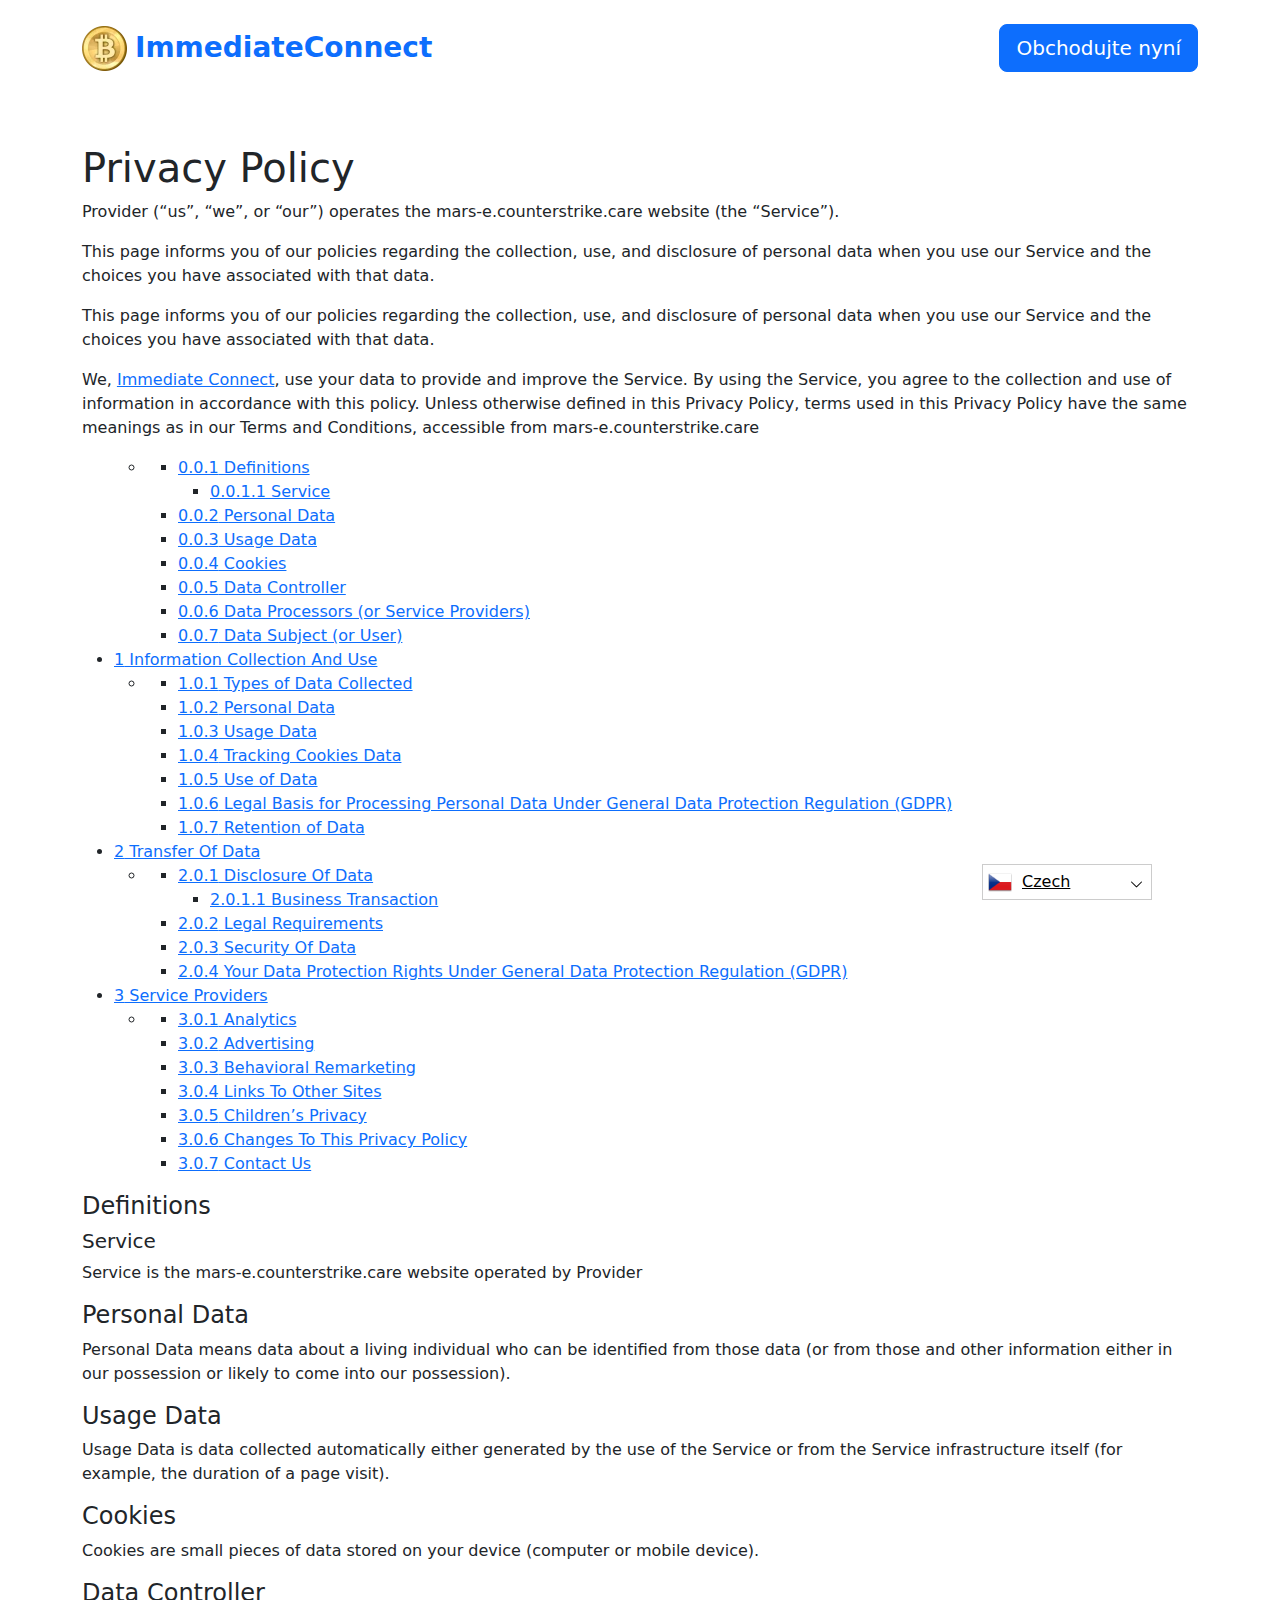
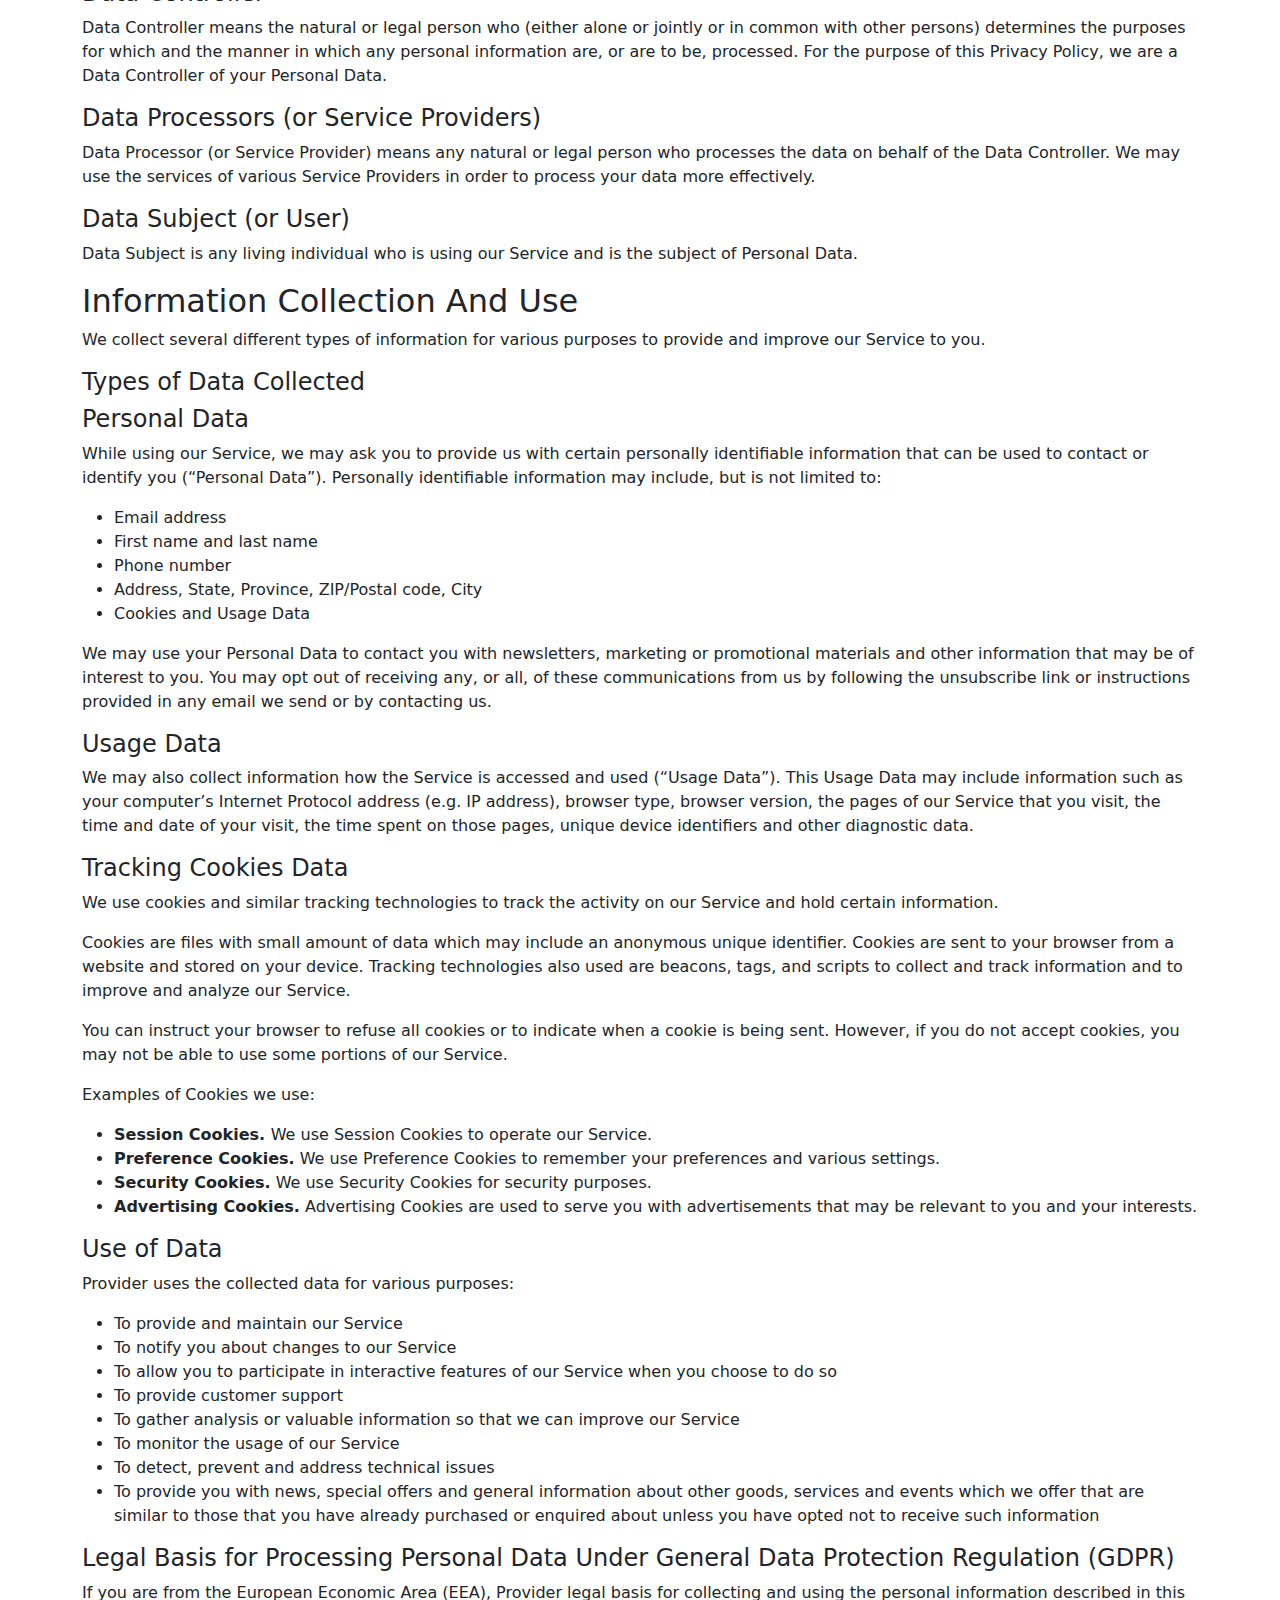
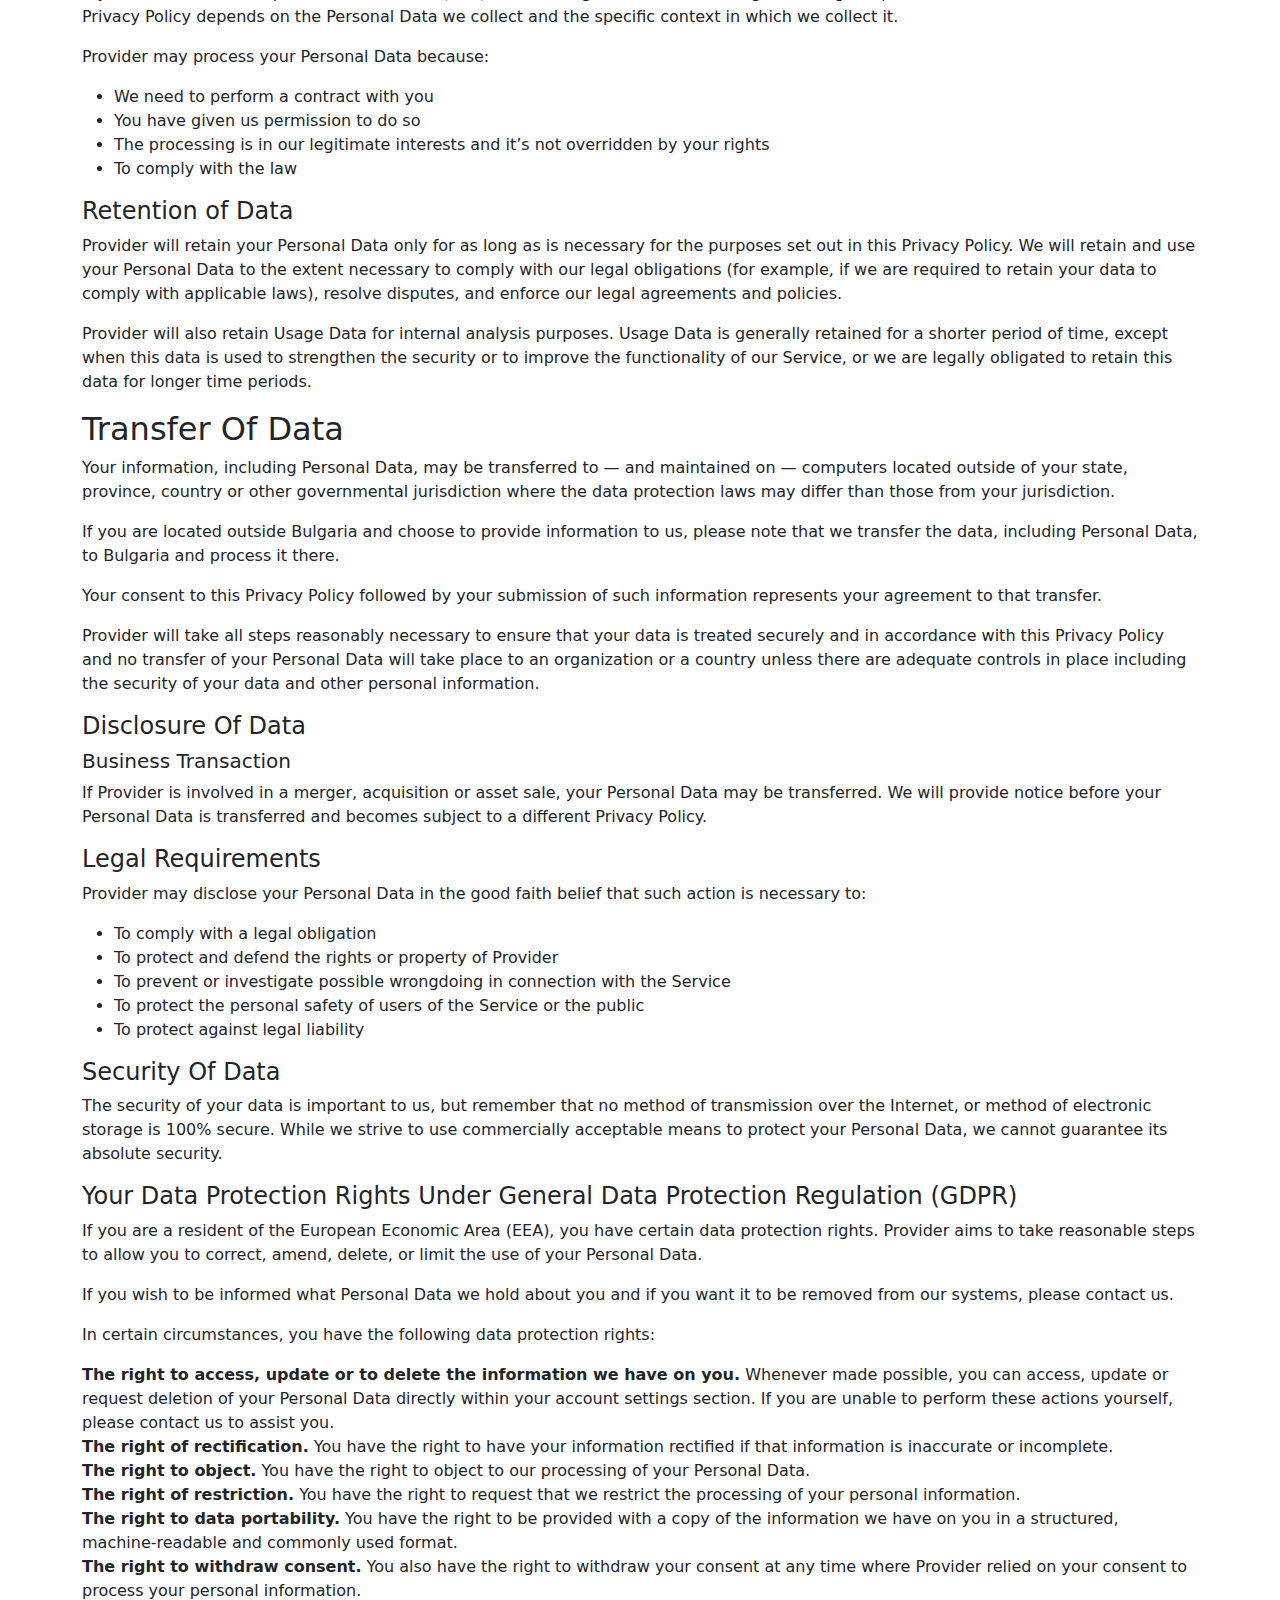
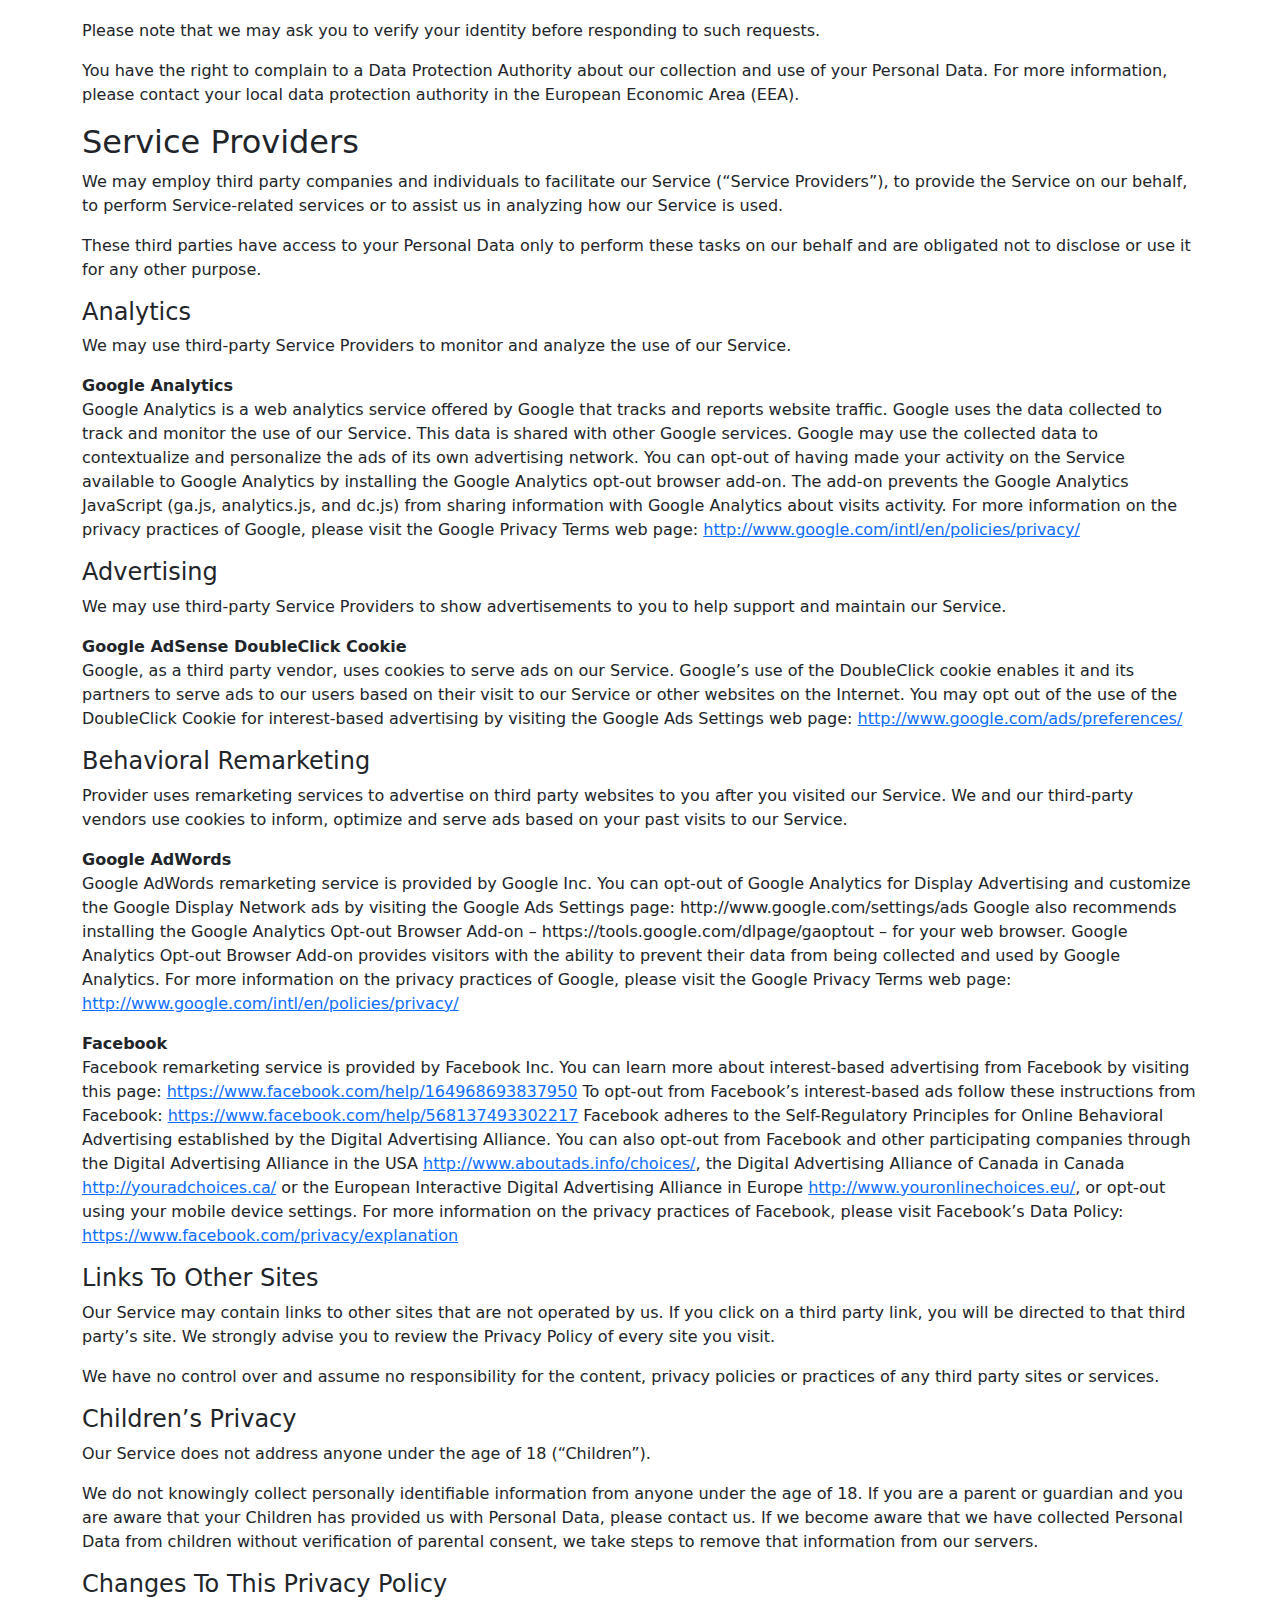
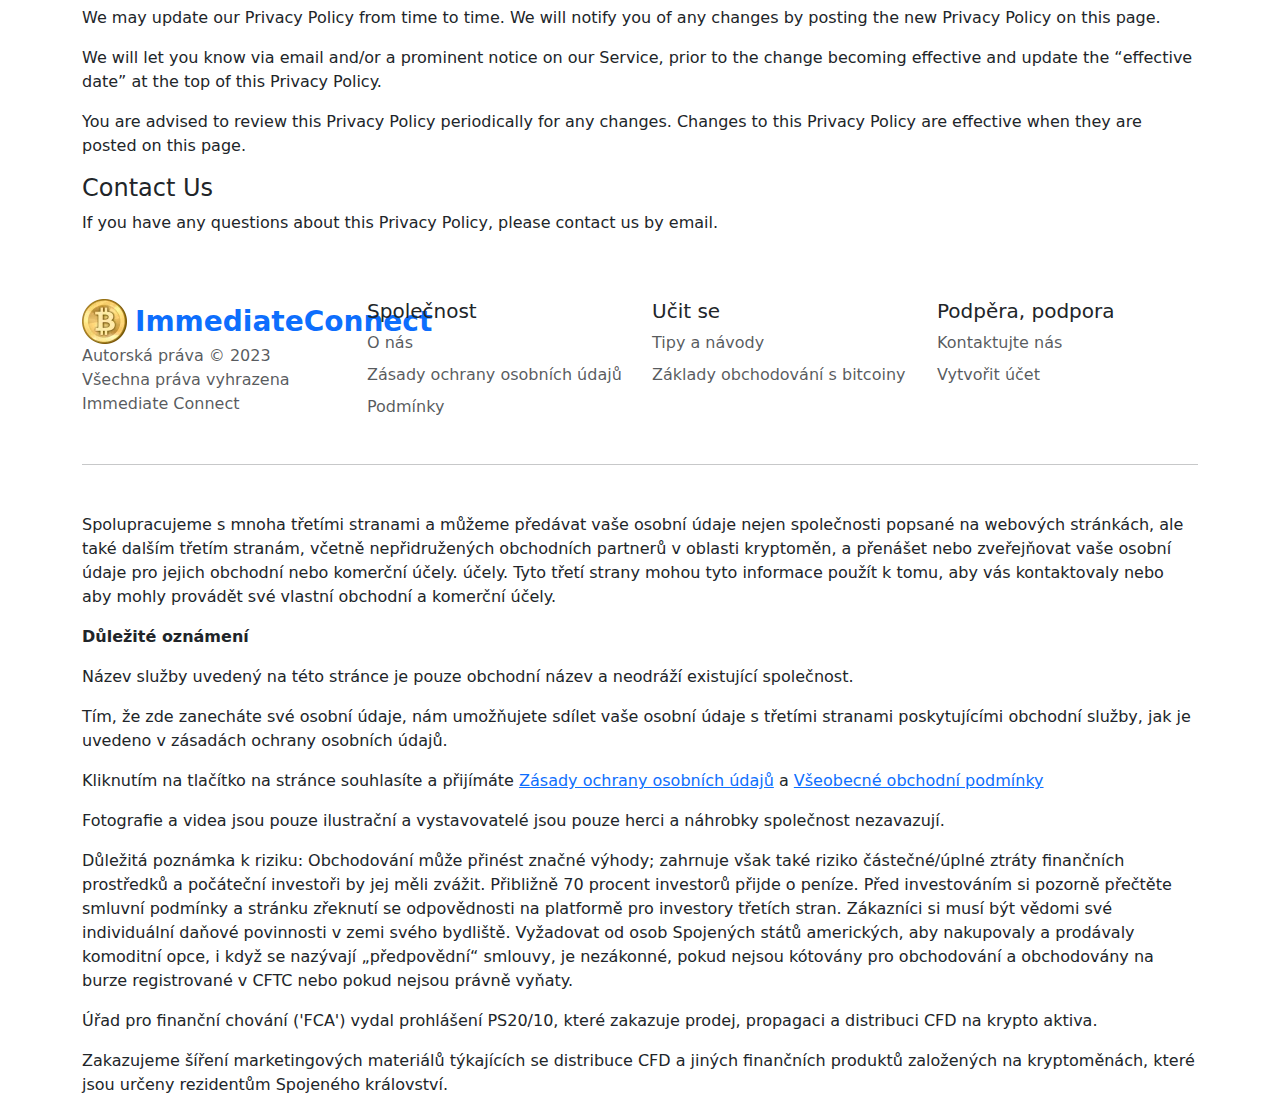
==== privacy-policy.html @ c68ae2fe "Initial commit" ====
<!DOCTYPE html>
<html lang="cs" dir="ltr">
<head>
    <meta charset="utf-8">
    <!-- Meta Pixel Code -->
    <script>
        !function(f,b,e,v,n,t,s)
        {if(f.fbq)return;n=f.fbq=function(){n.callMethod?
            n.callMethod.apply(n,arguments):n.queue.push(arguments)};
            if(!f._fbq)f._fbq=n;n.push=n;n.loaded=!0;n.version='2.0';
            n.queue=[];t=b.createElement(e);t.async=!0;
            t.src=v;s=b.getElementsByTagName(e)[0];
            s.parentNode.insertBefore(t,s)}(window, document,'script',
            'https://connect.facebook.net/en_US/fbevents.js');
        fbq('init', '303304779202097');
        fbq('track', 'PageView');
    </script>
    <noscript>
        <img height="1" width="1" style="display:none"
             src="https://www.facebook.com/tr?id=303304779202097&ev=PageView&noscript=1"
        />
    </noscript>
    <!-- End Meta Pixel Code -->
    <meta http-equiv="x-ua-compatible" content="ie=edge"/>
    <meta
            name="viewport"
            content="width=device-width, initial-scale=1, shrink-to-fit=no"
    />

    <link rel="icon" type="image/x-icon"
          href="https://immediate-connect.org/media/179/conversions/32_32_64e617e6cf171_Bitcoin.png"/>

    <meta name="robots" content="noindex, nofollow">

    <meta name="description"
          content="Hladký obchodní zážitek na Immediate Connect může obchodníkům pomoci stát se profesionálnějšími a může být schopen zlepšit své schopnosti."/>
    <meta name="og:title" content="Immediate Connect | Umožňuje obchodování s kryptoměnami jako profesionálové"/>
    <meta name="og:description"
          content="Hladký obchodní zážitek na Immediate Connect může obchodníkům pomoci stát se profesionálnějšími a může být schopen zlepšit své schopnosti."/>
    <meta name="og:type" content="website"/>
    <meta name="twitter:card" content="summary"/>
    <meta name="twitter:title" content="Immediate Connect | Umožňuje obchodování s kryptoměnami jako profesionálové"/>
    <meta name="twitter:description"
          content="Hladký obchodní zážitek na Immediate Connect může obchodníkům pomoci stát se profesionálnějšími a může být schopen zlepšit své schopnosti."/>
    <title>Immediate Connect | Umožňuje obchodování s kryptoměnami jako profesionálové</title>
    <link rel="alternate" href="https://immediate-connect.org/" hrefLang=en/>
    <link rel="alternate"
          href="https://immediate-connect.org/ar/privacy-policy/"
          hrefLang="ar"/>
    <link rel="alternate"
          href="https://immediate-connect.org/zh-TW/privacy-policy/"
          hrefLang="zh-TW"/>
    <link rel="alternate"
          href="https://immediate-connect.org/hr/privacy-policy/"
          hrefLang="hr"/>
    <link rel="alternate"
          href="privacy-policy.html"
          hrefLang="cs"/>
    <link rel="alternate"
          href="https://immediate-connect.org/da/privacy-policy/"
          hrefLang="da"/>
    <link rel="alternate"
          href="https://immediate-connect.org/nl/privacy-policy/"
          hrefLang="nl"/>
    <link rel="alternate"
          href="https://immediate-connect.org/et/privacy-policy/"
          hrefLang="et"/>
    <link rel="alternate"
          href="https://immediate-connect.org/fi/privacy-policy/"
          hrefLang="fi"/>
    <link rel="alternate"
          href="https://immediate-connect.org/fr/privacy-policy/"
          hrefLang="fr"/>
    <link rel="alternate"
          href="https://immediate-connect.org/el/privacy-policy/"
          hrefLang="el"/>
    <link rel="alternate"
          href="https://immediate-connect.org/hu/privacy-policy/"
          hrefLang="hu"/>
    <link rel="alternate"
          href="https://immediate-connect.org/it/privacy-policy/"
          hrefLang="it"/>
    <link rel="alternate"
          href="https://immediate-connect.org/ja/privacy-policy/"
          hrefLang="ja"/>
    <link rel="alternate"
          href="https://immediate-connect.org/ko/privacy-policy/"
          hrefLang="ko"/>
    <link rel="alternate"
          href="https://immediate-connect.org/lt/privacy-policy/"
          hrefLang="lt"/>
    <link rel="alternate"
          href="https://immediate-connect.org/ms/privacy-policy/"
          hrefLang="ms"/>
    <link rel="alternate"
          href="https://immediate-connect.org/no/privacy-policy/"
          hrefLang="no"/>
    <link rel="alternate"
          href="https://immediate-connect.org/pl/privacy-policy/"
          hrefLang="pl"/>
    <link rel="alternate"
          href="https://immediate-connect.org/pt/privacy-policy/"
          hrefLang="pt"/>
    <link rel="alternate"
          href="https://immediate-connect.org/ru/privacy-policy/"
          hrefLang="ru"/>
    <link rel="alternate"
          href="https://immediate-connect.org/sr/privacy-policy/"
          hrefLang="sr"/>
    <link rel="alternate"
          href="https://immediate-connect.org/sk/privacy-policy/"
          hrefLang="sk"/>
    <link rel="alternate"
          href="https://immediate-connect.org/sl/privacy-policy/"
          hrefLang="sl"/>
    <link rel="alternate"
          href="https://immediate-connect.org/es/privacy-policy/"
          hrefLang="es"/>
    <link rel="alternate"
          href="https://immediate-connect.org/sv/privacy-policy/"
          hrefLang="sv"/>
    <link rel="alternate"
          href="https://immediate-connect.org/th/privacy-policy/"
          hrefLang="th"/>
    <link rel="alternate"
          href="https://immediate-connect.org/tr/privacy-policy/"
          hrefLang="tr"/>
    <link rel="alternate"
          href="https://immediate-connect.org/uk/privacy-policy/"
          hrefLang="uk"/>
    <link rel="alternate"
          href="https://immediate-connect.org/vi/privacy-policy/"
          hrefLang="vi"/>
    <link rel="alternate"
          href="https://immediate-connect.org/de/privacy-policy/"
          hrefLang="de"/>

    <link rel="canonical" href="privacy-policy.html"/>

    <link rel="preconnect"
          href="https://fonts.gstatic.com"
          crossorigin/>
    <link
            rel="preload"
            as="style"
            href="https://fonts.googleapis.com/css?family=Open+Sans:300,400,600,700,800&display=swap"
    />
    <link
            rel="stylesheet"
            href="https://fonts.googleapis.com/css?family=Open+Sans:300,400,600,700,800&display=swap"
            media="print"
            onload="this.media = 'all';"
    />

    <link rel="preload" as="style" href="assets/index-d9b7af0b.css"/>
    <link rel="modulepreload" href="assets/app-6256b172.js"/>
    <link rel="stylesheet" href="assets/index-d9b7af0b.css"/>
    <script type="module" src="assets/app-6256b172.js"></script>
</head>
<body class="body">

<div class="container">
    <header dir="ltr" class="d-flex flex-wrap justify-content-between py-4">
        <a href="index.html"
           class="d-flex logo align-items-center mb-3 mb-md-0 me-md-auto text-dark text-decoration-none pe-2">
            <picture>
                <source srcset="assets/image/45_45_45__64e617e1d0b90_Bitcoin.webp" type="image/webp">
                <source srcset="assets/image/45__64e617e1d0b90_Bitcoin.png" type="image/png">
                <img src="assets/image/45__64e617e1d0b90_Bitcoin.png" loading="eager" width="45" height="45" alt="">
            </picture>
            <span class="text-primary mx-2 fs-3 fw-bolder">ImmediateConnect</span>
        </a>

        <ul class="nav nav-pills align-items-center">
            <li class="nav-item">
                <button type="button" class="btn btn-primary text-white btn-lg show-modal">
                    Obchodujte nyní
                </button>
            </li>
        </ul>
    </header>
</div>


<div class="container page-inner pt-5">
    <h1>Privacy Policy</h1>
    <main>
        <p><span class="b">Provider</span> (“us”, “we”, or “our”) operates the <span
                class="u">mars-e.counterstrike.care</span> website (the “Service”).</p>
        <p>This page informs you of our policies regarding the collection, use, and disclosure of personal data when you
            use our Service and the choices you have associated with that data.</p>
        <p>This page informs you of our policies regarding the collection, use, and disclosure of personal data when you
            use our Service and the choices you have associated with that data.</p>
        <p>We, <a href="./">Immediate Connect</a>, use your data to provide and improve the
            Service. By using the Service, you agree to the collection and use of information in accordance with this
            policy. Unless otherwise defined in this Privacy Policy, terms used in this Privacy Policy have the same
            meanings as in our Terms and Conditions, accessible from <span class="u">mars-e.counterstrike.care</span>
        </p>
        <div id="toc_container" class="no_bullets">
            <ul class="toc_list">
                <ul>
                    <li>
                        <ul>
                            <li><a href="privacy-policy.html#Definitions"><span
                                    class="toc_number toc_depth_3">0.0.1</span> Definitions</a>
                                <ul>
                                    <li><a href="privacy-policy.html#Service"><span class="toc_number toc_depth_4">0.0.1.1</span>
                                        Service</a></li>
                                </ul>
                            </li>
                            <li><a href="privacy-policy.html#Personal_Data"><span
                                    class="toc_number toc_depth_3">0.0.2</span> Personal Data</a></li>
                            <li><a href="privacy-policy.html#Usage_Data"><span
                                    class="toc_number toc_depth_3">0.0.3</span> Usage Data</a></li>
                            <li><a href="privacy-policy.html#Cookies"><span class="toc_number toc_depth_3">0.0.4</span>
                                Cookies</a></li>
                            <li><a href="privacy-policy.html#Data_Controller"><span
                                    class="toc_number toc_depth_3">0.0.5</span> Data Controller</a></li>
                            <li><a href="privacy-policy.html#Data_Processors_or_Service_Providers"><span
                                    class="toc_number toc_depth_3">0.0.6</span> Data Processors (or Service
                                Providers)</a></li>
                            <li><a href="privacy-policy.html#Data_Subject_or_User"><span class="toc_number toc_depth_3">0.0.7</span>
                                Data Subject (or User)</a></li>
                        </ul>
                    </li>
                </ul>
                <li><a href="privacy-policy.html#Information_Collection_And_Use"><span
                        class="toc_number toc_depth_1">1</span> Information Collection And Use</a>
                    <ul>
                        <li>
                            <ul>
                                <li><a href="privacy-policy.html#Types_of_Data_Collected"><span
                                        class="toc_number toc_depth_3">1.0.1</span> Types of Data Collected</a></li>
                                <li><a href="privacy-policy.html#Personal_Data-2"><span class="toc_number toc_depth_3">1.0.2</span>
                                    Personal Data</a></li>
                                <li><a href="privacy-policy.html#Usage_Data-2"><span class="toc_number toc_depth_3">1.0.3</span>
                                    Usage Data</a></li>
                                <li><a href="privacy-policy.html#Tracking_Cookies_Data"><span
                                        class="toc_number toc_depth_3">1.0.4</span> Tracking Cookies Data</a></li>
                                <li><a href="privacy-policy.html#Use_of_Data"><span
                                        class="toc_number toc_depth_3">1.0.5</span> Use of Data</a></li>
                                <li>
                                    <a href="privacy-policy.html#Legal_Basis_for_Processing_Personal_Data_Under_General_Data_Protection_Regulation_GDPR"><span
                                            class="toc_number toc_depth_3">1.0.6</span> Legal Basis for Processing
                                        Personal Data Under General Data Protection Regulation (GDPR)</a></li>
                                <li><a href="privacy-policy.html#Retention_of_Data"><span
                                        class="toc_number toc_depth_3">1.0.7</span> Retention of Data</a></li>
                            </ul>
                        </li>
                    </ul>
                </li>
                <li><a href="privacy-policy.html#Transfer_Of_Data"><span class="toc_number toc_depth_1">2</span>
                    Transfer Of Data</a>
                    <ul>
                        <li>
                            <ul>
                                <li><a href="privacy-policy.html#Disclosure_Of_Data"><span
                                        class="toc_number toc_depth_3">2.0.1</span> Disclosure Of Data</a>
                                    <ul>
                                        <li><a href="privacy-policy.html#Business_Transaction"><span
                                                class="toc_number toc_depth_4">2.0.1.1</span> Business Transaction</a>
                                        </li>
                                    </ul>
                                </li>
                                <li><a href="privacy-policy.html#Legal_Requirements"><span
                                        class="toc_number toc_depth_3">2.0.2</span> Legal Requirements</a></li>
                                <li><a href="privacy-policy.html#Security_Of_Data"><span class="toc_number toc_depth_3">2.0.3</span>
                                    Security Of Data</a></li>
                                <li>
                                    <a href="privacy-policy.html#Your_Data_Protection_Rights_Under_General_Data_Protection_Regulation_GDPR"><span
                                            class="toc_number toc_depth_3">2.0.4</span> Your Data Protection Rights
                                        Under General Data Protection Regulation (GDPR)</a></li>
                            </ul>
                        </li>
                    </ul>
                </li>
                <li><a href="privacy-policy.html#Service_Providers"><span class="toc_number toc_depth_1">3</span>
                    Service Providers</a>
                    <ul>
                        <li>
                            <ul>
                                <li><a href="privacy-policy.html#Analytics"><span
                                        class="toc_number toc_depth_3">3.0.1</span> Analytics</a></li>
                                <li><a href="privacy-policy.html#Advertising"><span
                                        class="toc_number toc_depth_3">3.0.2</span> Advertising</a></li>
                                <li><a href="privacy-policy.html#Behavioral_Remarketing"><span
                                        class="toc_number toc_depth_3">3.0.3</span> Behavioral Remarketing</a></li>
                                <li><a href="privacy-policy.html#Links_To_Other_Sites"><span
                                        class="toc_number toc_depth_3">3.0.4</span> Links To Other Sites</a></li>
                                <li><a href="privacy-policy.html#Children8217s_Privacy"><span
                                        class="toc_number toc_depth_3">3.0.5</span> Children’s Privacy</a></li>
                                <li><a href="privacy-policy.html#Changes_To_This_Privacy_Policy"><span
                                        class="toc_number toc_depth_3">3.0.6</span> Changes To This Privacy Policy</a>
                                </li>
                                <li><a href="privacy-policy.html#Contact_Us"><span
                                        class="toc_number toc_depth_3">3.0.7</span> Contact Us</a></li>
                            </ul>
                        </li>
                    </ul>
                </li>
            </ul>
        </div>
        <h4><span id="Definitions">Definitions</span></h4><h5><span id="Service">Service</span></h5>
        <p>Service is the <span class="u">mars-e.counterstrike.care</span> website operated by <span
                class="b">Provider</span></p><h4><span id="Personal_Data">Personal Data</span></h4>
        <p>Personal Data means data about a living individual who can be identified from those data (or from those and
            other information either in our possession or likely to come into our possession).</p><h4><span
            id="Usage_Data">Usage Data</span></h4>
        <p>Usage Data is data collected automatically either generated by the use of the Service or from the Service
            infrastructure itself (for example, the duration of a page visit).</p><h4><span id="Cookies">Cookies</span>
    </h4>
        <p>Cookies are small pieces of data stored on your device (computer or mobile device).</p><h4><span
            id="Data_Controller">Data Controller</span></h4>
        <p>Data Controller means the natural or legal person who (either alone or jointly or in common with other
            persons) determines the purposes for which and the manner in which any personal information are, or are to
            be, processed. For the purpose of this Privacy Policy, we are a Data Controller of your Personal Data.</p>
        <h4><span id="Data_Processors_or_Service_Providers">Data Processors (or Service Providers)</span></h4>
        <p>Data Processor (or Service Provider) means any natural or legal person who processes the data on behalf of
            the Data Controller. We may use the services of various Service Providers in order to process your data more
            effectively.</p><h4><span id="Data_Subject_or_User">Data Subject (or User)</span></h4>
        <p>Data Subject is any living individual who is using our Service and is the subject of Personal Data.</p>
        <h2><span id="Information_Collection_And_Use">Information Collection And Use</span></h2>
        <p>We collect several different types of information for various purposes to provide and improve our Service to
            you.</p><h4><span id="Types_of_Data_Collected">Types of Data Collected</span></h4><h4><span
            id="Personal_Data-2">Personal Data</span></h4>
        <p>While using our Service, we may ask you to provide us with certain personally identifiable information that
            can be used to contact or identify you (“Personal Data”). Personally identifiable information may include,
            but is not limited to:</p>
        <ul>
            <li>Email address</li>
            <li>First name and last name</li>
            <li>Phone number</li>
            <li>Address, State, Province, ZIP/Postal code, City</li>
            <li>Cookies and Usage Data</li>
        </ul>
        <p>We may use your Personal Data to contact you with newsletters, marketing or promotional materials and other
            information that may be of interest to you. You may opt out of receiving any, or all, of these
            communications from us by following the unsubscribe link or instructions provided in any email we send or by
            contacting us.</p><h4><span id="Usage_Data-2">Usage Data</span></h4>
        <p>We may also collect information how the Service is accessed and used (“Usage Data”). This Usage Data may
            include information such as your computer’s Internet Protocol address (e.g. IP address), browser type,
            browser version, the pages of our Service that you visit, the time and date of your visit, the time spent on
            those pages, unique device identifiers and other diagnostic data.</p><h4><span id="Tracking_Cookies_Data">Tracking Cookies Data</span>
    </h4>
        <p>We use cookies and similar tracking technologies to track the activity on our Service and hold certain
            information.</p>
        <p>Cookies are files with small amount of data which may include an anonymous unique identifier. Cookies are
            sent to your browser from a website and stored on your device. Tracking technologies also used are beacons,
            tags, and scripts to collect and track information and to improve and analyze our Service.</p>
        <p>You can instruct your browser to refuse all cookies or to indicate when a cookie is being sent. However, if
            you do not accept cookies, you may not be able to use some portions of our Service.</p>
        <p>Examples of Cookies we use:</p>
        <ul>
            <li><strong>Session Cookies. </strong>We use Session Cookies to operate our Service.</li>
            <li><strong>Preference Cookies.</strong> We use Preference Cookies to remember your preferences and various
                settings.
            </li>
            <li><strong>Security Cookies.</strong> We use Security Cookies for security purposes.</li>
            <li><strong>Advertising Cookies.</strong> Advertising Cookies are used to serve you with advertisements that
                may be relevant to you and your interests.
            </li>
        </ul>
        <h4><span id="Use_of_Data">Use of Data</span></h4>
        <p><span class="b">Provider</span> uses the collected data for various purposes:</p>
        <ul>
            <li>To provide and maintain our Service</li>
            <li>To notify you about changes to our Service</li>
            <li>To allow you to participate in interactive features of our Service when you choose to do so</li>
            <li>To provide customer support</li>
            <li>To gather analysis or valuable information so that we can improve our Service</li>
            <li>To monitor the usage of our Service</li>
            <li>To detect, prevent and address technical issues</li>
            <li>To provide you with news, special offers and general information about other goods, services and events
                which we offer that are similar to those that you have already purchased or enquired about unless you
                have opted not to receive such information
            </li>
        </ul>
        <h4><span id="Legal_Basis_for_Processing_Personal_Data_Under_General_Data_Protection_Regulation_GDPR">Legal Basis for Processing Personal Data Under General Data Protection Regulation (GDPR)</span>
        </h4>
        <p>If you are from the European Economic Area (EEA), <span class="b">Provider</span> legal basis for collecting
            and using the personal information described in this Privacy Policy depends on the Personal Data we collect
            and the specific context in which we collect it.</p>
        <p><span class="b">Provider</span> may process your Personal Data because:</p>
        <ul>
            <li>We need to perform a contract with you</li>
            <li>You have given us permission to do so</li>
            <li>The processing is in our legitimate interests and it’s not overridden by your rights</li>
            <li>To comply with the law</li>
        </ul>
        <h4><span id="Retention_of_Data">Retention of Data</span></h4>
        <p><span class="b">Provider</span> will retain your Personal Data only for as long as is necessary for the
            purposes set out in this Privacy Policy. We will retain and use your Personal Data to the extent necessary
            to comply with our legal obligations (for example, if we are required to retain your data to comply with
            applicable laws), resolve disputes, and enforce our legal agreements and policies.</p>
        <p><span class="b">Provider</span> will also retain Usage Data for internal analysis purposes. Usage Data is
            generally retained for a shorter period of time, except when this data is used to strengthen the security or
            to improve the functionality of our Service, or we are legally obligated to retain this data for longer time
            periods.</p>
        <h2><span id="Transfer_Of_Data">Transfer Of Data</span></h2>
        <p>Your information, including Personal Data, may be transferred to — and maintained on — computers located
            outside of your state, province, country or other governmental jurisdiction where the data protection laws
            may differ than those from your jurisdiction.</p>
        <p>If you are located outside Bulgaria and choose to provide information to us, please note that we transfer the
            data, including Personal Data, to Bulgaria and process it there.</p>
        <p>Your consent to this Privacy Policy followed by your submission of such information represents your agreement
            to that transfer.</p>
        <p><span class="b">Provider</span> will take all steps reasonably necessary to ensure that your data is treated
            securely and in accordance with this Privacy Policy and no transfer of your Personal Data will take place to
            an organization or a country unless there are adequate controls in place including the security of your data
            and other personal information.</p><h4><span id="Disclosure_Of_Data">Disclosure Of Data</span></h4><h5><span
            id="Business_Transaction">Business Transaction</span></h5>
        <p>If <span class="b">Provider</span> is involved in a merger, acquisition or asset sale, your Personal Data may
            be transferred. We will provide notice before your Personal Data is transferred and becomes subject to a
            different Privacy Policy.</p><h4><span id="Legal_Requirements">Legal Requirements</span></h4>
        <p><span class="b">Provider</span> may disclose your Personal Data in the good faith belief that such action is
            necessary to:</p>
        <ul>
            <li>To comply with a legal obligation</li>
            <li>To protect and defend the rights or property of <span class="b">Provider</span></li>
            <li>To prevent or investigate possible wrongdoing in connection with the Service</li>
            <li>To protect the personal safety of users of the Service or the public</li>
            <li>To protect against legal liability</li>
        </ul>
        <h4><span id="Security_Of_Data">Security Of Data</span></h4>
        <p>The security of your data is important to us, but remember that no method of transmission over the Internet,
            or method of electronic storage is 100% secure. While we strive to use commercially acceptable means to
            protect your Personal Data, we cannot guarantee its absolute security.</p><h4><span
            id="Your_Data_Protection_Rights_Under_General_Data_Protection_Regulation_GDPR">Your Data Protection Rights Under General Data Protection Regulation (GDPR)</span>
    </h4>
        <p>If you are a resident of the European Economic Area (EEA), you have certain data protection rights. <span
                class="b">Provider</span> aims to take reasonable steps to allow you to correct, amend, delete, or limit
            the use of your Personal Data.</p>
        <p>If you wish to be informed what Personal Data we hold about you and if you want it to be removed from our
            systems, please contact us.</p>
        <p>In certain circumstances, you have the following data protection rights:</p>
        <p><strong>The right to access, update or to delete the information we have on you.</strong> Whenever made
            possible, you can access, update or request deletion of your Personal Data directly within your account
            settings section. If you are unable to perform these actions yourself, please contact us to assist you.<br>
            <strong>The right of rectification.</strong> You have the right to have your information rectified if that
            information is inaccurate or incomplete.<br> <strong>The right to object.</strong> You have the right to
            object to our processing of your Personal Data.<br> <strong>The right of restriction.</strong> You have the
            right to request that we restrict the processing of your personal information.<br> <strong>The right to data
                portability.</strong> You have the right to be provided with a copy of the information we have on you in
            a structured, machine-readable and commonly used format.<br> <strong>The right to withdraw consent.</strong>
            You also have the right to withdraw your consent at any time where <span class="b">Provider</span> relied on
            your consent to process your personal information.</p>
        <p>Please note that we may ask you to verify your identity before responding to such requests.</p>
        <p>You have the right to complain to a Data Protection Authority about our collection and use of your Personal
            Data. For more information, please contact your local data protection authority in the European Economic
            Area (EEA).</p>
        <h2><span id="Service_Providers">Service Providers</span></h2>
        <p>We may employ third party companies and individuals to facilitate our Service (“Service Providers”), to
            provide the Service on our behalf, to perform Service-related services or to assist us in analyzing how our
            Service is used.</p>
        <p>These third parties have access to your Personal Data only to perform these tasks on our behalf and are
            obligated not to disclose or use it for any other purpose.</p><h4><span id="Analytics">Analytics</span></h4>
        <p>We may use third-party Service Providers to monitor and analyze the use of our Service.</p>
        <p><strong>Google Analytics</strong><br> Google Analytics is a web analytics service offered by Google that
            tracks and reports website traffic. Google uses the data collected to track and monitor the use of our
            Service. This data is shared with other Google services. Google may use the collected data to contextualize
            and personalize the ads of its own advertising network. You can opt-out of having made your activity on the
            Service available to Google Analytics by installing the Google Analytics opt-out browser add-on. The add-on
            prevents the Google Analytics JavaScript (ga.js, analytics.js, and dc.js) from sharing information with
            Google Analytics about visits activity. For more information on the privacy practices of Google, please
            visit the Google Privacy Terms web page: <a href="https://www.google.com/intl/en/policies/privacy/"
                                                        target="_blank" rel="noopener">http://www.google.com/intl/en/policies/privacy/</a>
        </p><h4><span id="Advertising">Advertising</span></h4>
        <p>We may use third-party Service Providers to show advertisements to you to help support and maintain our
            Service.</p>
        <p><strong>Google AdSense DoubleClick Cookie</strong><br> Google, as a third party vendor, uses cookies to serve
            ads on our Service. Google’s use of the DoubleClick cookie enables it and its partners to serve ads to our
            users based on their visit to our Service or other websites on the Internet. You may opt out of the use of
            the DoubleClick Cookie for interest-based advertising by visiting the Google Ads Settings web page: <a
                    href="https://www.google.com/ads/preferences/" target="_blank" rel="noopener">http://www.google.com/ads/preferences/</a>
        </p><h4><span id="Behavioral_Remarketing">Behavioral Remarketing</span></h4>
        <p><span class="b">Provider</span> uses remarketing services to advertise on third party websites to you after
            you visited our Service. We and our third-party vendors use cookies to inform, optimize and serve ads based
            on your past visits to our Service.</p>
        <p><strong>Google AdWords</strong><br> Google AdWords remarketing service is provided by Google Inc. You can
            opt-out of Google Analytics for Display Advertising and customize the Google Display Network ads by visiting
            the Google Ads Settings page: http://www.google.com/settings/ads Google also recommends installing the
            Google Analytics Opt-out Browser Add-on – https://tools.google.com/dlpage/gaoptout – for your web browser.
            Google Analytics Opt-out Browser Add-on provides visitors with the ability to prevent their data from being
            collected and used by Google Analytics. For more information on the privacy practices of Google, please
            visit the Google Privacy Terms web page: <a href="https://www.google.com/intl/en/policies/privacy/"
                                                        target="_blank" rel="noopener">http://www.google.com/intl/en/policies/privacy/</a>
        </p>
        <p><strong>Facebook</strong><br> Facebook remarketing service is provided by Facebook Inc. You can learn more
            about interest-based advertising from Facebook by visiting this page: <a
                    href="https://www.facebook.com/help/164968693837950" target="_blank" rel="noopener">https://www.facebook.com/help/164968693837950</a>
            To opt-out from Facebook’s interest-based ads follow these instructions from Facebook: <a
                    href="https://www.facebook.com/help/568137493302217" target="_blank" rel="noopener">https://www.facebook.com/help/568137493302217</a>
            Facebook adheres to the Self-Regulatory Principles for Online Behavioral Advertising established by the
            Digital Advertising Alliance. You can also opt-out from Facebook and other participating companies through
            the Digital Advertising Alliance in the USA <a href="http://www.aboutads.info/choices/" target="_blank"
                                                           rel="noopener">http://www.aboutads.info/choices/</a>, the
            Digital Advertising Alliance of Canada in Canada <a href="http://youradchoices.ca/" target="_blank"
                                                                rel="noopener">http://youradchoices.ca/</a> or the
            European Interactive Digital Advertising Alliance in Europe <a href="http://www.youronlinechoices.eu/"
                                                                           target="_blank" rel="noopener">http://www.youronlinechoices.eu/</a>,
            or opt-out using your mobile device settings. For more information on the privacy practices of Facebook,
            please visit Facebook’s Data Policy: <a href="https://www.facebook.com/privacy/explanation" target="_blank"
                                                    rel="noopener">https://www.facebook.com/privacy/explanation</a></p>
        <h4><span id="Links_To_Other_Sites">Links To Other Sites</span></h4>
        <p>Our Service may contain links to other sites that are not operated by us. If you click on a third party link,
            you will be directed to that third party’s site. We strongly advise you to review the Privacy Policy of
            every site you visit.</p>
        <p>We have no control over and assume no responsibility for the content, privacy policies or practices of any
            third party sites or services.</p><h4><span id="Children8217s_Privacy">Children’s Privacy</span></h4>
        <p>Our Service does not address anyone under the age of 18 (“Children”).</p>
        <p>We do not knowingly collect personally identifiable information from anyone under the age of 18. If you are a
            parent or guardian and you are aware that your Children has provided us with Personal Data, please contact
            us. If we become aware that we have collected Personal Data from children without verification of parental
            consent, we take steps to remove that information from our servers.</p><h4><span
            id="Changes_To_This_Privacy_Policy">Changes To This Privacy Policy</span></h4>
        <p>We may update our Privacy Policy from time to time. We will notify you of any changes by posting the new
            Privacy Policy on this page.</p>
        <p>We will let you know via email and/or a prominent notice on our Service, prior to the change becoming
            effective and update the “effective date” at the top of this Privacy Policy.</p>
        <p>You are advised to review this Privacy Policy periodically for any changes. Changes to this Privacy Policy
            are effective when they are posted on this page.</p><h4><span id="Contact_Us">Contact Us</span></h4>
        <p>If you have any questions about this Privacy Policy, please contact us by email.</p>
    </main>
</div>


<footer class="container">
    <div class=" row row-cols-1 row-cols-md-2 row-cols-xl-4 pt-5">
        <div class="col mb-3">
            <a href="index.html"
               class="d-flex logo align-items-center mb-3 mb-md-0 me-md-auto text-dark text-decoration-none pe-2">
                <picture>
                    <source srcset="assets/image/45_45_45__64e617e1d0b90_Bitcoin.webp" type="image/webp">
                    <source srcset="assets/image/45__64e617e1d0b90_Bitcoin.png" type="image/png">
                    <img src="assets/image/45__64e617e1d0b90_Bitcoin.png" loading="lazy" width="45" height="45"
                         alt="">
                </picture>
                <span class="text-primary mx-2 fs-3 fw-bolder">ImmediateConnect</span>
            </a>
            <p class="text-muted">Autorská práva © 2023 Všechna práva vyhrazena Immediate Connect</p>
        </div>
        <div class="col mb-3">
            <h5>Společnost</h5>
            <ul class="nav flex-column">
                <li class="nav-item mb-2">
                    <a href="about-us.html" class="nav-link p-0 text-muted">
                        O nás
                    </a>
                </li>
                <li class="nav-item mb-2">
                    <a href="privacy-policy.html" class="nav-link p-0 text-muted">
                        Zásady ochrany osobních údajů
                    </a>
                </li>
                <li class="nav-item mb-2">
                    <a href="terms-of-use.html" class="nav-link p-0 text-muted">
                        Podmínky
                    </a>
                </li>
            </ul>
        </div>
        <div class="col mb-3">
            <h5>Učit se</h5>
            <ul class="nav flex-column">
                <li class="nav-item mb-2">
                    <a href="tips-tutorials.html" class="nav-link p-0 text-muted">
                        Tipy a návody
                    </a>
                </li>
                <li class="nav-item mb-2">
                    <a href="crypto-basics.html" class="nav-link p-0 text-muted">
                        Základy obchodování s bitcoiny
                    </a>
                </li>
            </ul>
        </div>
        <div class="col mb-3">
            <h5>Podpěra, podpora</h5>
            <ul class="nav flex-column">
                <li class="nav-item mb-2">
                    <a href="contact-us.html" class="nav-link p-0 text-muted">
                        Kontaktujte nás
                    </a>
                </li>
                <li class="nav-item mb-2">
                    <a href="login.html" class="nav-link p-0 text-muted">
                        Vytvořit účet
                    </a>
                </li>
            </ul>
        </div>
    </div>
    <hr class="mb-5"/>
    <p>Spolupracujeme s mnoha třetími stranami a můžeme předávat vaše osobní údaje nejen společnosti popsané na webových
        stránkách, ale také dalším třetím stranám, včetně nepřidružených obchodních partnerů v oblasti kryptoměn, a
        přenášet nebo zveřejňovat vaše osobní údaje pro jejich obchodní nebo komerční účely. účely. Tyto třetí strany
        mohou tyto informace použít k tomu, aby vás kontaktovaly nebo aby mohly provádět své vlastní obchodní a komerční
        účely.</p>
    <p></p>
    <p><strong>Důležité oznámení</strong></p>
    <p></p>
    <p>Název služby uvedený na této stránce je pouze obchodní název a neodráží existující společnost.</p>
    <p></p>
    <p>Tím, že zde zanecháte své osobní údaje, nám umožňujete sdílet vaše osobní údaje s třetími stranami poskytujícími
        obchodní služby, jak je uvedeno v zásadách ochrany osobních údajů.</p>
    <p></p>
    <p>Kliknutím na tlačítko na stránce souhlasíte a přijímáte <a
            href="https://jupiter-e.bstcorlon.care/terms/privacy.html">Zásady ochrany osobních údajů</a> a <a
            href="https://jupiter-e.bstcorlon.care/terms/tandcs.html">Všeobecné obchodní podmínky</a></p>
    <p></p>
    <p>Fotografie a videa jsou pouze ilustrační a vystavovatelé jsou pouze herci a náhrobky společnost nezavazují.</p>
    <p></p>
    <p>Důležitá poznámka k riziku: Obchodování může přinést značné výhody; zahrnuje však také riziko částečné/úplné
        ztráty finančních prostředků a počáteční investoři by jej měli zvážit. Přibližně 70 procent investorů přijde o
        peníze. Před investováním si pozorně přečtěte smluvní podmínky a stránku zřeknutí se odpovědnosti na platformě
        pro investory třetích stran. Zákazníci si musí být vědomi své individuální daňové povinnosti v zemi svého
        bydliště. Vyžadovat od osob Spojených států amerických, aby nakupovaly a prodávaly komoditní opce, i když se
        nazývají „předpovědní“ smlouvy, je nezákonné, pokud nejsou kótovány pro obchodování a obchodovány na burze
        registrované v CFTC nebo pokud nejsou právně vyňaty.</p>
    <p></p>
    <p>Úřad pro finanční chování ('FCA') vydal prohlášení PS20/10, které zakazuje prodej, propagaci a distribuci CFD na
        krypto aktiva.</p>
    <p></p>
    <p>Zakazujeme šíření marketingových materiálů týkajících se distribuce CFD a jiných finančních produktů založených
        na kryptoměnách, které jsou určeny rezidentům Spojeného království.</p>
</footer>

<section dir="ltr" class="language-switcher">
    <div class="language-switcher__selected">
        <a href="index.html">
            <img src="cs.png" alt="Flag" width="24" height="24"/>
            Czech
        </a>
    </div>
    <div class="language-switcher__list">
        <a href="https://immediate-connect.org/ar/">
            <img src="ar.png" alt="Flag" width="24" height="24"/>
            Arabic
        </a>
        <a href="https://immediate-connect.org/zh-TW/">
            <img src="zh-TW.png" alt="Flag" width="24" height="24"/>
            Chinese
        </a>
        <a href="https://immediate-connect.org/hr/">
            <img src="hr.png" alt="Flag" width="24" height="24"/>
            Croatian
        </a>
        <a href="https://immediate-connect.org/da/">
            <img src="da.png" alt="Flag" width="24" height="24"/>
            Danish
        </a>
        <a href="https://immediate-connect.org/de/">
            <img src="de.png" alt="Flag" width="24" height="24"/>
            Deutsch
        </a>
        <a href="https://immediate-connect.org/nl/">
            <img src="nl.png" alt="Flag" width="24" height="24"/>
            Dutch
        </a>
        <a href="https://immediate-connect.org/">
            <img src="en.png" alt="Flag" width="24" height="24"/>
            English
        </a>
        <a href="https://immediate-connect.org/et/">
            <img src="et.png" alt="Flag" width="24" height="24"/>
            Estonian
        </a>
        <a href="https://immediate-connect.org/fi/">
            <img src="fi.png" alt="Flag" width="24" height="24"/>
            Finish
        </a>
        <a href="https://immediate-connect.org/fr/">
            <img src="fr.png" alt="Flag" width="24" height="24"/>
            French
        </a>
        <a href="https://immediate-connect.org/el/">
            <img src="el.png" alt="Flag" width="24" height="24"/>
            Greek
        </a>
        <a href="https://immediate-connect.org/hu/">
            <img src="hu.png" alt="Flag" width="24" height="24"/>
            Hungarian
        </a>
        <a href="https://immediate-connect.org/it/">
            <img src="it.png" alt="Flag" width="24" height="24"/>
            Italian
        </a>
        <a href="https://immediate-connect.org/ja/">
            <img src="ja.png" alt="Flag" width="24" height="24"/>
            Japanese
        </a>
        <a href="https://immediate-connect.org/ko/">
            <img src="ko.png" alt="Flag" width="24" height="24"/>
            Korean
        </a>
        <a href="https://immediate-connect.org/lt/">
            <img src="lt.png" alt="Flag" width="24" height="24"/>
            Lithuanian
        </a>
        <a href="https://immediate-connect.org/ms/">
            <img src="ms.png" alt="Flag" width="24" height="24"/>
            Malay
        </a>
        <a href="https://immediate-connect.org/no/">
            <img src="no.png" alt="Flag" width="24" height="24"/>
            Norwegian
        </a>
        <a href="https://immediate-connect.org/pl/">
            <img src="pl.png" alt="Flag" width="24" height="24"/>
            Polish
        </a>
        <a href="https://immediate-connect.org/pt/">
            <img src="pt.png" alt="Flag" width="24" height="24"/>
            Portuguese
        </a>
        <a href="https://immediate-connect.org/ru/">
            <img src="ru.png" alt="Flag" width="24" height="24"/>
            Russian
        </a>
        <a href="https://immediate-connect.org/sr/">
            <img src="sr.png" alt="Flag" width="24" height="24"/>
            Serbian
        </a>
        <a href="https://immediate-connect.org/sk/">
            <img src="sk.png" alt="Flag" width="24" height="24"/>
            Slovak
        </a>
        <a href="https://immediate-connect.org/sl/">
            <img src="sl.png" alt="Flag" width="24" height="24"/>
            Slovenian
        </a>
        <a href="https://immediate-connect.org/es/">
            <img src="es.png" alt="Flag" width="24" height="24"/>
            Spanish
        </a>
        <a href="https://immediate-connect.org/sv/">
            <img src="sv.png" alt="Flag" width="24" height="24"/>
            Swedish
        </a>
        <a href="https://immediate-connect.org/th/">
            <img src="th.png" alt="Flag" width="24" height="24"/>
            Thai
        </a>
        <a href="https://immediate-connect.org/tr/">
            <img src="tr.png" alt="Flag" width="24" height="24"/>
            Turkish
        </a>
        <a href="https://immediate-connect.org/uk/">
            <img src="uk.png" alt="Flag" width="24" height="24"/>
            Ukrainian
        </a>
        <a href="https://immediate-connect.org/vi/">
            <img src="vi.png" alt="Flag" width="24" height="24"/>
            Vietnamese
        </a>
    </div>
</section>
<script>
    const switcher = document.querySelector('.language-switcher');
    const switcherButton = document.querySelector('.language-switcher__selected a');

    switcherButton.addEventListener('click', (e) => {
        e.preventDefault();
        if (switcher.classList.contains('language-switcher__active')) {
            switcher.classList.remove("language-switcher__active")
        } else {
            switcher.classList.add("language-switcher__active")
        }
    });
</script>
<div dir="ltr" class="modal">
    <div class="modal__content __form" style="position:relative;">
        <div class="signup-form-fx rounded-fx theme-white">
            <h3>Create an account</h3>
            <div class="form-box">
                <form class="offer-lander-form dr-form2">
                    <div class="form-group-fx" pattern="[a-zA-Z ]+">
                        <div class="input-group">
                            <input
                                    oninput="validateFirstName2(this)"
                                    required=""
                                    type="text"
                                    name="firstname"
                                    placeholder="First name"
                                    class="form-control-fx form__input first-name"
                                    pattern="[a-zA-Z ]+"
                            >
                        </div>
                        <div class="error f-name2" data-error-status="inactive" data-for-error="first_name">Vaše
                            křestní jméno je příliš krátké (alespoň 2 znaky)
                        </div>
                    </div>
                    <div class="form-group-fx" pattern="[a-zA-Z ]+">
                        <div class="input-group">
                            <input
                                    oninput="validateLastName2(this)"
                                    required=""
                                    type="text"
                                    name="lastname"
                                    placeholder="Last name"
                                    class="form-control-fx form__input last-name "
                                    pattern="[a-zA-Z ]+"
                            >
                        </div>
                        <div class="error l-name2" data-error-status="inactive" data-for-error="last_name">Vaše
                            příjmení je příliš krátké (alespoň 2 znaky)
                        </div>
                    </div>
                    <div class="form-group-fx">
                        <div class="input-group">
                            <input
                                    oninput="validateEmail2(this)"
                                    required=""
                                    type="email"
                                    name="email"
                                    placeholder="Email"
                                    class="form-control-fx form__input email"

                            >
                        </div>
                        <div class="error email2" data-error-status="inactive" data-for-error="email">Zadejte prosím
                            svou skutečnou e-mailovou adresu (příklad@email.com)
                        </div>
                    </div>
                    <div class="fx-phone">
                        <div class="fx-phone-field">
                            <div class="fx-phone__code">
                                <div class="fx-phone__selected">
                                    <div class="fx-phone__codeflag">
                                        <img src="assets/image/cz.svg"
                                             loading="eager" width="25"
                                             alt="">
                                        <span>+420</span>
                                    </div>
                                    <span class="fx-phone__icon">▼</span>
                                </div>
                            </div>
                            <div class="fx-phone__input">
                                <input
                                        oninput="validatePhone2(this)"
                                        class="form__input phone"
                                        type="tel"
                                        maxlength="9"
                                        placeholder="Telephone, e.g.  07400 123456"
                                >
                            </div>
                        </div>
                        <div class="tel2 error" data-error-status="inactive" data-for-error="phone">
                            0123456789
                        </div>
                    </div>
                    <div class="form-group-fx last">
                        <button type="submit" class="register main-form-btn2">
                            Learn More
                        </button>
                        <div class="tnc_text"><p>* By submitting you confirm that you’ve read and accepted
                            the <a rel="nofollow" href="https://jupiter-e.bstcorlon.care/terms/privacy.html"
                                   target="_blank" class="term-link">privacy policy</a> and <a
                                    rel="nofollow" class="term-link"
                                    href="https://jupiter-e.bstcorlon.care/terms/tandcs.html"
                                    target="_blank">terms of conditions.</a></p>
                            <p>** By submitting this form, I agree to receive all marketing material by
                                email, SMS and telephone.</p>
                            <p>*** All Trading carries risk.</p></div>
                    </div>
                    <style>
                        .signup-form-fx .form-group-fx {
                            position: relative;
                            margin-bottom: 10px !important;
                        }

                        .main-form {
                            position: relative;
                        }

                        .iti__selected-flag {
                            pointer-events: none;
                        }

                        .formContent .homeTopFormInput {
                            margin-bottom: 3px !important;
                        }

                        .error {
                            width: 100%;
                            font-weight: 400;
                            margin-bottom: 10px;
                            padding: 5px;
                            color: #fff;
                            background-color: #eb162b;
                            text-align: left;
                            font-size: 12px;
                            margin-top: 5px;
                            display: none;
                        }

                        .loader-sub2 {
                            position: absolute;
                            height: 100%;
                            width: 100%;
                            top: 0;
                            left: 0;
                            background: #0006;
                            color: #fff;
                            align-items: center;
                            justify-content: center;
                            text-align: center;
                            flex-direction: column;
                            display: none;
                        }
                    </style>
                    <script>
                        const displayError2 = (errorElement, message) => {
                            // errorElement.textContent = message;
                            errorElement.style.display = 'block';
                        };

                        const hideError2 = (errorElement) => {
                            // errorElement.textContent = '';
                            errorElement.style.display = 'none';
                        };
                        const validateFirstName2 = (input) => {
                            const regex = /^[a-zA-Z]*$/;
                            const errorFirst = document.querySelector('.error.f-name2');

                            if (!regex.test(input.value)) {
                                displayError2(errorFirst);
                                input.value = input.value.replace(/[^a-zA-Z]/g, '');
                            } else {
                                hideError2(errorFirst);
                            }
                        };

                        const validateLastName2 = (input) => {
                            const regex = /^[a-zA-Z]*$/;
                            const errorLast = document.querySelector('.error.l-name2');

                            if (!regex.test(input.value)) {
                                displayError2(errorLast,);
                                input.value = input.value.replace(/[^a-zA-Z]/g, '');
                            } else {
                                hideError2(errorLast);
                            }
                        };

                        const validateEmail2 = (input) => {
                            const regex = /^[a-zA-Z0-9._-]+@[a-zA-Z0-9.-]+\.[a-zA-Z]{2,4}$/;
                            const errorEmail = document.querySelector('.error.email2');

                            if (!regex.test(input.value)) {
                                displayError2(errorEmail);
                            } else {
                                hideError2(errorEmail);
                            }
                        };

                        const validatePhone2 = (input) => {
                            const regex = /^\d{9,}$/;
                            const errorPhone = document.querySelector('.error.tel2');

                            if (!regex.test(input.value)) {
                                displayError2(errorPhone);
                            } else {
                                hideError2(errorPhone);
                            }
                        };

                    </script>
                </form>
            </div>
        </div>
        <style>
            .fx-phone__code {
                pointer-events: none;
            }

            .fx-selected, .fx-option {
                display: flex;
                justify-content: flex-start;
                align-items: center
            }

            .fx-selected-flag, .fx-option-flag {
                width: 25px;
                margin-right: 5px
            }

            .fx-selected-flag img, .fx-option-flag img {
                max-width: 100%;
                vertical-align: middle
            }

            .signup-form-fx {
                font-family: sans-serif;
                font-size: 16px;
                background: #001132;
                padding: 20px;
                color: #fff;
                width: 100%;
                margin: auto;
                position: relative;
                box-sizing: border-box;
                box-shadow: 5px 10px 15px #001132cc
            }

            .signup-form-fx * {
                font-family: sans-serif
            }

            .signup-form-fx.rounded-fx {
                border-radius: 8px
            }

            .signup-form-fx h3 {
                color: #fff;
                margin: 0;
                text-align: center;
                font-size: 26px;
                font-weight: 500;
                padding: 10px 0
            }

            .signup-form-fx .alert {
                font-size: 15px;
                color: #fff;
                line-height: 1.2;
                text-align: center;
                font-weight: 600;
                background: red;
                padding: 5px
            }

            .signup-form-fx input {
                caret-color: #fff
            }

            .signup-form-fx input::placeholder {
                color: #d4d6dc
            }

            .signup-form-fx .form-group-fx {
                position: relative;
                margin-bottom: 20px
            }

            .signup-form-fx .form-group-fx .input-group {
                width: 100%
            }

            .signup-form-fx .form-group-fx .input-group input {
                box-sizing: border-box;
                background: transparent;
                border: 1px solid white;
                border-radius: 5px;
                width: 100%;
                position: relative;
                outline: none;
                padding: 10px;
                color: #fff;
                font-size: 18px
            }

            .signup-form-fx .form-group-fx .input-group input:-webkit-autofill {
                -webkit-box-shadow: 0 0 0 1000px #001132 inset;
                -webkit-text-fill-color: white
            }

            .signup-form-fx .form-group-fx .input-group input:focus {
                transition: .1s
            }

            .signup-form-fx .form-group-fx .error-message {
                display: none;
                width: 100%;
                margin-top: .25rem;
                font-size: 90%;
                color: #e76e55
            }

            .signup-form-fx .form-group-fx.last {
                margin-bottom: 15px
            }

            .signup-form-fx .was-validated:invalid ~ .error-message {
                display: block
            }

            .signup-form-fx .was-validated .form-control-fx:valid {
                border-color: #28a745;
                background-image: url("data:image/svg+xml,%3csvg xmlns='http://www.w3.org/2000/svg' width='8' height='8' viewBox='0 0 8 8'%3e%3cpath fill='%2328a745' d='M2.3 6.73L.6 4.53c-.4-1.04.46-1.4 1.1-.8l1.1 1.4 3.4-3.8c.6-.63 1.6-.27 1.2.7l-4 4.6c-.43.5-.8.4-1.1.1z'/%3e%3c/svg%3e");
                background-repeat: no-repeat;
                background-position: right calc(.375em + .1875rem) center;
                background-size: calc(.75em + .375rem) calc(.75em + .375rem)
            }

            .signup-form-fx .was-validated .form-control-fx input:invalid {
                border-color: #e76e55;
                background-image: url("data:image/svg+xml,%3csvg xmlns='http://www.w3.org/2000/svg' width='12' height='12' fill='none' stroke='%23e76e55' viewBox='0 0 12 12'%3e%3ccircle cx='6' cy='6' r='4.5'/%3e%3cpath stroke-linejoin='round' d='M5.8 3.6h.4L6 6.5z'/%3e%3ccircle cx='6' cy='8.2' r='.6' fill='%23dc3545' stroke='none'/%3e%3c/svg%3e");
                margin: 0;
                background-repeat: no-repeat;
                background-position: right calc(.375em + .1875rem) center;
                background-size: calc(.75em + .375rem) calc(.75em + .375rem)
            }

            .signup-form-fx .is-invalid ~ .error-message {
                display: block
            }

            .signup-form-fx .form-control-fx.is-valid {
                border-color: #28a745;
                background-image: url("data:image/svg+xml,%3csvg xmlns='http://www.w3.org/2000/svg' width='8' height='8' viewBox='0 0 8 8'%3e%3cpath fill='%2328a745' d='M2.3 6.73L.6 4.53c-.4-1.04.46-1.4 1.1-.8l1.1 1.4 3.4-3.8c.6-.63 1.6-.27 1.2.7l-4 4.6c-.43.5-.8.4-1.1.1z'/%3e%3c/svg%3e");
                background-repeat: no-repeat;
                background-position: right calc(.375em + .1875rem) center;
                background-size: calc(.75em + .375rem) calc(.75em + .375rem)
            }

            .signup-form-fx input.form-control-fx.is-invalid {
                border-color: #e76e55;
                background-image: url("data:image/svg+xml,%3csvg xmlns='http://www.w3.org/2000/svg' width='12' height='12' fill='none' stroke='%23e76e55' viewBox='0 0 12 12'%3e%3ccircle cx='6' cy='6' r='4.5'/%3e%3cpath stroke-linejoin='round' d='M5.8 3.6h.4L6 6.5z'/%3e%3ccircle cx='6' cy='8.2' r='.6' fill='%23dc3545' stroke='none'/%3e%3c/svg%3e");
                margin: 0;
                background-repeat: no-repeat;
                background-position: right calc(.375em + .1875rem) center;
                background-size: calc(.75em + .375rem) calc(.75em + .375rem)
            }

            .signup-form-fx .register {
                -webkit-font-smoothing: antialiased;
                word-break: break-word;
                word-wrap: break-word;
                -webkit-box-sizing: border-box;
                font-family: Inter var, -apple-system, BlinkMacSystemFont, Helvetica Neue, Helvetica, sans-serif;
                line-height: 1.25;
                opacity: 1;
                text-align: center;
                text-decoration: none;
                -webkit-appearance: none;
                letter-spacing: 0;
                display: block;
                font-size: 20px;
                font-weight: 700;
                position: relative;
                color: #fff;
                padding: 0;
                border-radius: 5px;
                text-transform: uppercase;
                width: 100%;
                height: 64px;
                border: none;
                cursor: pointer;
                background-color: #e2ae60;
                outline: none;
                margin-bottom: 10px;
                transition: .3s
            }

            .signup-form-fx .register:hover {
                transition: .1s;
                opacity: .9
            }

            .signup-form-fx .register:after {
                content: "";
                display: block;
                width: 1.2em;
                height: 1.2em;
                position: absolute;
                left: calc(50% - .75em);
                top: calc(50% - .75em);
                border: .15em solid transparent;
                border-right-color: #fff;
                border-radius: 50%;
                animation: button-anim .7s linear infinite;
                opacity: 0
            }

            .signup-form-fx .tnc_text p {
                font-size: 11px;
                text-align: center;
                margin: 0;
                line-height: 1.5
            }

            .signup-form-fx .fx-phone {
                margin-bottom: 20px
            }

            .signup-form-fx .fx-phone .error-message {
                width: 100%;
                margin-top: .25rem;
                font-size: 90%;
                color: #e76e55
            }

            .signup-form-fx .fx-phone .fx-phone-field {
                display: flex;
                align-items: center;
                justify-content: flex-start
            }

            .signup-form-fx .fx-phone__input {
                width: 100%
            }

            .signup-form-fx .fx-phone__input input {
                box-sizing: border-box;
                background: transparent;
                border: 1px solid #ccc;
                border-radius: 5px;
                width: 100%;
                position: relative;
                outline: none;
                padding: 10px;
                color: #fff;
                font-size: 18px
            }

            .signup-form-fx .fx-phone__input input:-webkit-autofill {
                -webkit-box-shadow: 0 0 0 1000px #001132 inset;
                -webkit-text-fill-color: white
            }

            .signup-form-fx .fx-phone__input input:focus {
                transition: .1s
            }

            .signup-form-fx .fx-phone__input.valid input {
                border-color: #32cd32
            }

            .signup-form-fx .fx-phone__input.invalid input {
                border-color: #ff4500
            }

            .signup-form-fx .fx-phone__selected {
                cursor: pointer;
                display: flex;
                justify-content: space-between;
                align-items: center;
                padding: 0 5px 0 2px;
                box-sizing: border-box;
                min-width: 95px
            }

            .signup-form-fx .fx-phone__selected .fx-phone__codeflag {
                display: flex;
                margin-right: 5px
            }

            .signup-form-fx .fx-phone__selected .fx-phone__icon {
                opacity: .8
            }

            .signup-form-fx .fx-phone__selected.active .fx-phone__icon {
                transform: rotate(180deg)
            }

            .signup-form-fx .fx-phone__selected img {
                margin-right: 5px
            }

            .signup-form-fx .fx-phone__list {
                position: absolute;
                color: #333;
                background: #fff;
                z-index: 9999;
                width: 250px;
                padding: 0;
                max-width: 100%
            }

            .signup-form-fx .fx-phone__list-search {
                padding: 10px 10px 0
            }

            .signup-form-fx .fx-phone__list-search input {
                width: 100%;
                height: 30px;
                outline: none;
                box-sizing: border-box;
                font-size: 14px;
                caret-color: #000
            }

            .signup-form-fx .fx-phone__list ul {
                padding: 0;
                margin: 0;
                list-style: none;
                overflow: auto;
                max-height: 300px
            }

            .signup-form-fx .fx-phone__list li {
                padding: 10px;
                list-style: none;
                cursor: pointer;
                display: flex
            }

            .signup-form-fx .fx-phone__list li img {
                margin-right: 5px
            }

            .theme-light, .theme-white {
                background: #f5f7fa;
                color: #000;
                box-shadow: none
            }

            .theme-light h3, .theme-white h3 {
                color: #000
            }

            .theme-light input, .theme-white input {
                caret-color: #000
            }

            .theme-light input::placeholder, .theme-white input::placeholder {
                color: #2d2d2d
            }

            .theme-light .fx-phone input, .theme-white .fx-phone input {
                color: #000 !important
            }

            .theme-light .fx-phone__list, .theme-white .fx-phone__list {
                box-shadow: 0 0 5px #0000004d
            }

            .theme-light .form-group-fx input, .theme-white .form-group-fx input {
                background: #fff;
                border: 1px solid #ccc !important;
                padding: 10px;
                color: #000 !important
            }

            .theme-light .form-group-fx input:-webkit-autofill, .theme-white .form-group-fx input:-webkit-autofill {
                -webkit-box-shadow: 0 0 0 1000px #001132 inset;
                -webkit-text-fill-color: black
            }

            .theme-light .form-group-fx input:focus, .theme-white .form-group-fx input:focus {
                transition: .1s;
                border-color: #7a7a7a
            }

            .theme-light .form-group-fx input:valid, .theme-white .form-group-fx input:valid {
                transition: .1s;
                border-color: #28a745
            }

            .theme-light .form-group-fx .error-message, .theme-white .form-group-fx .error-message {
                color: #e84927
            }

            .theme-light .was-validated .form-control-fx:valid, .theme-white .was-validated .form-control-fx:valid {
                border-color: #28a745;
                background-image: url("data:image/svg+xml,%3csvg xmlns='http://www.w3.org/2000/svg' width='8' height='8' viewBox='0 0 8 8'%3e%3cpath fill='%2328a745' d='M2.3 6.73L.6 4.53c-.4-1.04.46-1.4 1.1-.8l1.1 1.4 3.4-3.8c.6-.63 1.6-.27 1.2.7l-4 4.6c-.43.5-.8.4-1.1.1z'/%3e%3c/svg%3e");
                background-repeat: no-repeat;
                background-position: right calc(.375em + .1875rem) center;
                background-size: calc(.75em + .375rem) calc(.75em + .375rem)
            }

            .theme-light .was-validated .form-control-fx input:invalid, .theme-white .was-validated .form-control-fx input:invalid {
                border-color: #e84927;
                background-image: url("data:image/svg+xml,%3csvg xmlns='http://www.w3.org/2000/svg' width='12' height='12' fill='none' stroke='%23e76e55' viewBox='0 0 12 12'%3e%3ccircle cx='6' cy='6' r='4.5'/%3e%3cpath stroke-linejoin='round' d='M5.8 3.6h.4L6 6.5z'/%3e%3ccircle cx='6' cy='8.2' r='.6' fill='%23dc3545' stroke='none'/%3e%3c/svg%3e");
                margin: 0;
                background-repeat: no-repeat;
                background-position: right calc(.375em + .1875rem) center;
                background-size: calc(.75em + .375rem) calc(.75em + .375rem)
            }

            .theme-light .is-invalid ~ .error-message, .theme-white .is-invalid ~ .error-message {
                display: block
            }

            .theme-light .form-control-fx.is-valid, .theme-white .form-control-fx.is-valid {
                border-color: #28a745;
                background-image: url("data:image/svg+xml,%3csvg xmlns='http://www.w3.org/2000/svg' width='8' height='8' viewBox='0 0 8 8'%3e%3cpath fill='%2328a745' d='M2.3 6.73L.6 4.53c-.4-1.04.46-1.4 1.1-.8l1.1 1.4 3.4-3.8c.6-.63 1.6-.27 1.2.7l-4 4.6c-.43.5-.8.4-1.1.1z'/%3e%3c/svg%3e");
                background-repeat: no-repeat;
                background-position: right calc(.375em + .1875rem) center;
                background-size: calc(.75em + .375rem) calc(.75em + .375rem)
            }

            .theme-light input.form-control-fx.is-invalid, .theme-white input.form-control-fx.is-invalid {
                border-color: #e84927
            }

            .theme-light .register, .theme-white .register {
                color: #fff;
                background-color: #6797a8
            }

            .theme-light .register:hover, .theme-white .register:hover {
                transition: .1s
            }

            .theme-light .tnc_text p, .theme-white .tnc_text p {
                font-size: 10px;
                text-align: center;
                margin: 0;
                line-height: 1.5
            }

            .theme-white {
                background: #fff
            }

            .theme-white .register {
                background-color: #ffc107
            }

            @keyframes button-anim {
                0% {
                    transform: rotate(0)
                }
                to {
                    transform: rotate(360deg)
                }
            }

            .signup-form-fx .register.loading {
                color: transparent
            }

            .signup-form-fx .register.loading:after {
                opacity: 1
            }

            .signup-form-fx a.term-link {
                color: #2379f7;
                text-decoration: none
            }

            .icon.delete {
                display: flex;
                justify-content: center;
                align-items: center;
                padding: 0;
                margin: 0;
                border: none;
                background: none;
                height: 8px;
                width: 8px;
                min-height: 8px;
                min-width: 8px;
                max-height: 8px;
                max-width: 8px;
                cursor: pointer
            }

            .icon.arrow-downward {
                color: #999;
                border-style: solid;
                border-width: 4px 4px 0;
                content: "";
                transition: transform .2s linear;
                cursor: pointer
            }

            .icon.arrow-downward.active {
                transform: rotate(180deg)
            }

            .fx-flex {
                display: flex;
                align-items: center;
                justify-content: space-between
            }
        </style>
        <div class="loader-sub2" id="loader-sub-2">
            Děkujeme za vyplnění
            <br>
            kontaktního formuláře,
            <br>
            vaše údaje
            <br>
            budou zpracovány do <span id="countdown-2">2</span> sekund.
        </div>
    </div>
</div>
<script>
    const modal = document.querySelector(".modal")
    const btn = document.querySelectorAll(".show-modal")

    btn.forEach(elem => {
        elem.onclick = (event) => {
            event.preventDefault();
            modal.style.display = "block"
        }
    })
    window.onclick = function (event) {
        if (event.target === modal) {
            modal.style.display = "none"
        }
    }
    document.onkeydown = function (evt) {
        if (evt.key === "Escape" || evt.key === "Esc") {
            modal.style.display = "none"
        }
    };
</script>


<script type="text/javascript" src="send2.js"></script>
</body>
</html>
---- assets/index-d9b7af0b.css ----
@charset "UTF-8";:root,[data-bs-theme=light]{--bs-blue: #0d6efd;--bs-indigo: #6610f2;--bs-purple: #6f42c1;--bs-pink: #d63384;--bs-red: #dc3545;--bs-orange: #fd7e14;--bs-yellow: #ffc107;--bs-green: #198754;--bs-teal: #20c997;--bs-cyan: #0dcaf0;--bs-black: #000;--bs-white: #fff;--bs-gray: #6c757d;--bs-gray-dark: #343a40;--bs-gray-100: #f8f9fa;--bs-gray-200: #e9ecef;--bs-gray-300: #dee2e6;--bs-gray-400: #ced4da;--bs-gray-500: #adb5bd;--bs-gray-600: #6c757d;--bs-gray-700: #495057;--bs-gray-800: #343a40;--bs-gray-900: #212529;--bs-primary: #0d6efd;--bs-secondary: #6c757d;--bs-success: #198754;--bs-info: #0dcaf0;--bs-warning: #ffc107;--bs-danger: #dc3545;--bs-light: #f8f9fa;--bs-dark: #212529;--bs-primary-rgb: 13, 110, 253;--bs-secondary-rgb: 108, 117, 125;--bs-success-rgb: 25, 135, 84;--bs-info-rgb: 13, 202, 240;--bs-warning-rgb: 255, 193, 7;--bs-danger-rgb: 220, 53, 69;--bs-light-rgb: 248, 249, 250;--bs-dark-rgb: 33, 37, 41;--bs-primary-text-emphasis: #052c65;--bs-secondary-text-emphasis: #2b2f32;--bs-success-text-emphasis: #0a3622;--bs-info-text-emphasis: #055160;--bs-warning-text-emphasis: #664d03;--bs-danger-text-emphasis: #58151c;--bs-light-text-emphasis: #495057;--bs-dark-text-emphasis: #495057;--bs-primary-bg-subtle: #cfe2ff;--bs-secondary-bg-subtle: #e2e3e5;--bs-success-bg-subtle: #d1e7dd;--bs-info-bg-subtle: #cff4fc;--bs-warning-bg-subtle: #fff3cd;--bs-danger-bg-subtle: #f8d7da;--bs-light-bg-subtle: #fcfcfd;--bs-dark-bg-subtle: #ced4da;--bs-primary-border-subtle: #9ec5fe;--bs-secondary-border-subtle: #c4c8cb;--bs-success-border-subtle: #a3cfbb;--bs-info-border-subtle: #9eeaf9;--bs-warning-border-subtle: #ffe69c;--bs-danger-border-subtle: #f1aeb5;--bs-light-border-subtle: #e9ecef;--bs-dark-border-subtle: #adb5bd;--bs-white-rgb: 255, 255, 255;--bs-black-rgb: 0, 0, 0;--bs-font-sans-serif: system-ui, -apple-system, "Segoe UI", Roboto, "Helvetica Neue", "Noto Sans", "Liberation Sans", Arial, sans-serif, "Apple Color Emoji", "Segoe UI Emoji", "Segoe UI Symbol", "Noto Color Emoji";--bs-font-monospace: SFMono-Regular, Menlo, Monaco, Consolas, "Liberation Mono", "Courier New", monospace;--bs-gradient: linear-gradient(180deg, rgba(255, 255, 255, .15), rgba(255, 255, 255, 0));--bs-body-font-family: var(--bs-font-sans-serif);--bs-body-font-size: 1rem;--bs-body-font-weight: 400;--bs-body-line-height: 1.5;--bs-body-color: #212529;--bs-body-color-rgb: 33, 37, 41;--bs-body-bg: #fff;--bs-body-bg-rgb: 255, 255, 255;--bs-emphasis-color: #000;--bs-emphasis-color-rgb: 0, 0, 0;--bs-secondary-color: rgba(33, 37, 41, .75);--bs-secondary-color-rgb: 33, 37, 41;--bs-secondary-bg: #e9ecef;--bs-secondary-bg-rgb: 233, 236, 239;--bs-tertiary-color: rgba(33, 37, 41, .5);--bs-tertiary-color-rgb: 33, 37, 41;--bs-tertiary-bg: #f8f9fa;--bs-tertiary-bg-rgb: 248, 249, 250;--bs-heading-color: inherit;--bs-link-color: #0d6efd;--bs-link-color-rgb: 13, 110, 253;--bs-link-decoration: underline;--bs-link-hover-color: #0a58ca;--bs-link-hover-color-rgb: 10, 88, 202;--bs-code-color: #d63384;--bs-highlight-bg: #fff3cd;--bs-border-width: 1px;--bs-border-style: solid;--bs-border-color: #dee2e6;--bs-border-color-translucent: rgba(0, 0, 0, .175);--bs-border-radius: .375rem;--bs-border-radius-sm: .25rem;--bs-border-radius-lg: .5rem;--bs-border-radius-xl: 1rem;--bs-border-radius-xxl: 2rem;--bs-border-radius-2xl: var(--bs-border-radius-xxl);--bs-border-radius-pill: 50rem;--bs-box-shadow: 0 .5rem 1rem rgba(0, 0, 0, .15);--bs-box-shadow-sm: 0 .125rem .25rem rgba(0, 0, 0, .075);--bs-box-shadow-lg: 0 1rem 3rem rgba(0, 0, 0, .175);--bs-box-shadow-inset: inset 0 1px 2px rgba(0, 0, 0, .075);--bs-focus-ring-width: .25rem;--bs-focus-ring-opacity: .25;--bs-focus-ring-color: rgba(13, 110, 253, .25);--bs-form-valid-color: #198754;--bs-form-valid-border-color: #198754;--bs-form-invalid-color: #dc3545;--bs-form-invalid-border-color: #dc3545}[data-bs-theme=dark]{color-scheme:dark;--bs-body-color: #adb5bd;--bs-body-color-rgb: 173, 181, 189;--bs-body-bg: #212529;--bs-body-bg-rgb: 33, 37, 41;--bs-emphasis-color: #fff;--bs-emphasis-color-rgb: 255, 255, 255;--bs-secondary-color: rgba(173, 181, 189, .75);--bs-secondary-color-rgb: 173, 181, 189;--bs-secondary-bg: #343a40;--bs-secondary-bg-rgb: 52, 58, 64;--bs-tertiary-color: rgba(173, 181, 189, .5);--bs-tertiary-color-rgb: 173, 181, 189;--bs-tertiary-bg: #2b3035;--bs-tertiary-bg-rgb: 43, 48, 53;--bs-primary-text-emphasis: #6ea8fe;--bs-secondary-text-emphasis: #a7acb1;--bs-success-text-emphasis: #75b798;--bs-info-text-emphasis: #6edff6;--bs-warning-text-emphasis: #ffda6a;--bs-danger-text-emphasis: #ea868f;--bs-light-text-emphasis: #f8f9fa;--bs-dark-text-emphasis: #dee2e6;--bs-primary-bg-subtle: #031633;--bs-secondary-bg-subtle: #161719;--bs-success-bg-subtle: #051b11;--bs-info-bg-subtle: #032830;--bs-warning-bg-subtle: #332701;--bs-danger-bg-subtle: #2c0b0e;--bs-light-bg-subtle: #343a40;--bs-dark-bg-subtle: #1a1d20;--bs-primary-border-subtle: #084298;--bs-secondary-border-subtle: #41464b;--bs-success-border-subtle: #0f5132;--bs-info-border-subtle: #087990;--bs-warning-border-subtle: #997404;--bs-danger-border-subtle: #842029;--bs-light-border-subtle: #495057;--bs-dark-border-subtle: #343a40;--bs-heading-color: inherit;--bs-link-color: #6ea8fe;--bs-link-hover-color: #8bb9fe;--bs-link-color-rgb: 110, 168, 254;--bs-link-hover-color-rgb: 139, 185, 254;--bs-code-color: #e685b5;--bs-border-color: #495057;--bs-border-color-translucent: rgba(255, 255, 255, .15);--bs-form-valid-color: #75b798;--bs-form-valid-border-color: #75b798;--bs-form-invalid-color: #ea868f;--bs-form-invalid-border-color: #ea868f}*,*:before,*:after{box-sizing:border-box}@media (prefers-reduced-motion: no-preference){:root{scroll-behavior:smooth}}body{margin:0;font-family:var(--bs-body-font-family);font-size:var(--bs-body-font-size);font-weight:var(--bs-body-font-weight);line-height:var(--bs-body-line-height);color:var(--bs-body-color);text-align:var(--bs-body-text-align);background-color:var(--bs-body-bg);-webkit-text-size-adjust:100%;-webkit-tap-highlight-color:rgba(0,0,0,0)}hr{margin:1rem 0;color:inherit;border:0;border-top:var(--bs-border-width) solid;opacity:.25}h6,.h6,h5,.h5,h4,.h4,h3,.h3,h2,.h2,h1,.h1{margin-top:0;margin-bottom:.5rem;font-weight:500;line-height:1.2;color:var(--bs-heading-color)}h1,.h1{font-size:calc(1.375rem + 1.5vw)}@media (min-width: 1200px){h1,.h1{font-size:2.5rem}}h2,.h2{font-size:calc(1.325rem + .9vw)}@media (min-width: 1200px){h2,.h2{font-size:2rem}}h3,.h3{font-size:calc(1.3rem + .6vw)}@media (min-width: 1200px){h3,.h3{font-size:1.75rem}}h4,.h4{font-size:calc(1.275rem + .3vw)}@media (min-width: 1200px){h4,.h4{font-size:1.5rem}}h5,.h5{font-size:1.25rem}h6,.h6{font-size:1rem}p{margin-top:0;margin-bottom:1rem}abbr[title]{-webkit-text-decoration:underline dotted;text-decoration:underline dotted;cursor:help;-webkit-text-decoration-skip-ink:none;text-decoration-skip-ink:none}address{margin-bottom:1rem;font-style:normal;line-height:inherit}ol,ul{padding-left:2rem}ol,ul,dl{margin-top:0;margin-bottom:1rem}ol ol,ul ul,ol ul,ul ol{margin-bottom:0}dt{font-weight:700}dd{margin-bottom:.5rem;margin-left:0}blockquote{margin:0 0 1rem}b,strong{font-weight:bolder}small,.small{font-size:.875em}mark,.mark{padding:.1875em;background-color:var(--bs-highlight-bg)}sub,sup{position:relative;font-size:.75em;line-height:0;vertical-align:baseline}sub{bottom:-.25em}sup{top:-.5em}a{color:rgba(var(--bs-link-color-rgb),var(--bs-link-opacity, 1));text-decoration:underline}a:hover{--bs-link-color-rgb: var(--bs-link-hover-color-rgb)}a:not([href]):not([class]),a:not([href]):not([class]):hover{color:inherit;text-decoration:none}pre,code,kbd,samp{font-family:var(--bs-font-monospace);font-size:1em}pre{display:block;margin-top:0;margin-bottom:1rem;overflow:auto;font-size:.875em}pre code{font-size:inherit;color:inherit;word-break:normal}code{font-size:.875em;color:var(--bs-code-color);word-wrap:break-word}a>code{color:inherit}kbd{padding:.1875rem .375rem;font-size:.875em;color:var(--bs-body-bg);background-color:var(--bs-body-color);border-radius:.25rem}kbd kbd{padding:0;font-size:1em}figure{margin:0 0 1rem}img,svg{vertical-align:middle}table{caption-side:bottom;border-collapse:collapse}caption{padding-top:.5rem;padding-bottom:.5rem;color:var(--bs-secondary-color);text-align:left}th{text-align:inherit;text-align:-webkit-match-parent}thead,tbody,tfoot,tr,td,th{border-color:inherit;border-style:solid;border-width:0}label{display:inline-block}button{border-radius:0}button:focus:not(:focus-visible){outline:0}input,button,select,optgroup,textarea{margin:0;font-family:inherit;font-size:inherit;line-height:inherit}button,select{text-transform:none}[role=button]{cursor:pointer}select{word-wrap:normal}select:disabled{opacity:1}[list]:not([type=date]):not([type=datetime-local]):not([type=month]):not([type=week]):not([type=time])::-webkit-calendar-picker-indicator{display:none!important}button,[type=button],[type=reset],[type=submit]{-webkit-appearance:button}button:not(:disabled),[type=button]:not(:disabled),[type=reset]:not(:disabled),[type=submit]:not(:disabled){cursor:pointer}::-moz-focus-inner{padding:0;border-style:none}textarea{resize:vertical}fieldset{min-width:0;padding:0;margin:0;border:0}legend{float:left;width:100%;padding:0;margin-bottom:.5rem;font-size:calc(1.275rem + .3vw);line-height:inherit}@media (min-width: 1200px){legend{font-size:1.5rem}}legend+*{clear:left}::-webkit-datetime-edit-fields-wrapper,::-webkit-datetime-edit-text,::-webkit-datetime-edit-minute,::-webkit-datetime-edit-hour-field,::-webkit-datetime-edit-day-field,::-webkit-datetime-edit-month-field,::-webkit-datetime-edit-year-field{padding:0}::-webkit-inner-spin-button{height:auto}[type=search]{outline-offset:-2px;-webkit-appearance:textfield}::-webkit-search-decoration{-webkit-appearance:none}::-webkit-color-swatch-wrapper{padding:0}::file-selector-button{font:inherit;-webkit-appearance:button}output{display:inline-block}iframe{border:0}summary{display:list-item;cursor:pointer}progress{vertical-align:baseline}[hidden]{display:none!important}.lead{font-size:1.25rem;font-weight:300}.display-1{font-size:calc(1.625rem + 4.5vw);font-weight:300;line-height:1.2}@media (min-width: 1200px){.display-1{font-size:5rem}}.display-2{font-size:calc(1.575rem + 3.9vw);font-weight:300;line-height:1.2}@media (min-width: 1200px){.display-2{font-size:4.5rem}}.display-3{font-size:calc(1.525rem + 3.3vw);font-weight:300;line-height:1.2}@media (min-width: 1200px){.display-3{font-size:4rem}}.display-4{font-size:calc(1.475rem + 2.7vw);font-weight:300;line-height:1.2}@media (min-width: 1200px){.display-4{font-size:3.5rem}}.display-5{font-size:calc(1.425rem + 2.1vw);font-weight:300;line-height:1.2}@media (min-width: 1200px){.display-5{font-size:3rem}}.display-6{font-size:calc(1.375rem + 1.5vw);font-weight:300;line-height:1.2}@media (min-width: 1200px){.display-6{font-size:2.5rem}}.list-unstyled,.list-inline{padding-left:0;list-style:none}.list-inline-item{display:inline-block}.list-inline-item:not(:last-child){margin-right:.5rem}.initialism{font-size:.875em;text-transform:uppercase}.blockquote{margin-bottom:1rem;font-size:1.25rem}.blockquote>:last-child{margin-bottom:0}.blockquote-footer{margin-top:-1rem;margin-bottom:1rem;font-size:.875em;color:#6c757d}.blockquote-footer:before{content:"\2014\a0"}.img-fluid{max-width:100%;height:auto}.img-thumbnail{padding:.25rem;background-color:var(--bs-body-bg);border:var(--bs-border-width) solid var(--bs-border-color);border-radius:var(--bs-border-radius);max-width:100%;height:auto}.figure{display:inline-block}.figure-img{margin-bottom:.5rem;line-height:1}.figure-caption{font-size:.875em;color:var(--bs-secondary-color)}.container,.container-fluid,.container-xxl,.container-xl,.container-lg,.container-md,.container-sm{--bs-gutter-x: 1.5rem;--bs-gutter-y: 0;width:100%;padding-right:calc(var(--bs-gutter-x) * .5);padding-left:calc(var(--bs-gutter-x) * .5);margin-right:auto;margin-left:auto}@media (min-width: 576px){.container-sm,.container{max-width:540px}}@media (min-width: 768px){.container-md,.container-sm,.container{max-width:720px}}@media (min-width: 992px){.container-lg,.container-md,.container-sm,.container{max-width:960px}}@media (min-width: 1200px){.container-xl,.container-lg,.container-md,.container-sm,.container{max-width:1140px}}@media (min-width: 1400px){.container-xxl,.container-xl,.container-lg,.container-md,.container-sm,.container{max-width:1320px}}:root{--bs-breakpoint-xs: 0;--bs-breakpoint-sm: 576px;--bs-breakpoint-md: 768px;--bs-breakpoint-lg: 992px;--bs-breakpoint-xl: 1200px;--bs-breakpoint-xxl: 1400px}.row{--bs-gutter-x: 1.5rem;--bs-gutter-y: 0;display:flex;flex-wrap:wrap;margin-top:calc(-1 * var(--bs-gutter-y));margin-right:calc(-.5 * var(--bs-gutter-x));margin-left:calc(-.5 * var(--bs-gutter-x))}.row>*{flex-shrink:0;width:100%;max-width:100%;padding-right:calc(var(--bs-gutter-x) * .5);padding-left:calc(var(--bs-gutter-x) * .5);margin-top:var(--bs-gutter-y)}.col{flex:1 0 0%}.row-cols-auto>*{flex:0 0 auto;width:auto}.row-cols-1>*{flex:0 0 auto;width:100%}.row-cols-2>*{flex:0 0 auto;width:50%}.row-cols-3>*{flex:0 0 auto;width:33.3333333333%}.row-cols-4>*{flex:0 0 auto;width:25%}.row-cols-5>*{flex:0 0 auto;width:20%}.row-cols-6>*{flex:0 0 auto;width:16.6666666667%}.col-auto{flex:0 0 auto;width:auto}.col-1{flex:0 0 auto;width:8.33333333%}.col-2{flex:0 0 auto;width:16.66666667%}.col-3{flex:0 0 auto;width:25%}.col-4{flex:0 0 auto;width:33.33333333%}.col-5{flex:0 0 auto;width:41.66666667%}.col-6{flex:0 0 auto;width:50%}.col-7{flex:0 0 auto;width:58.33333333%}.col-8{flex:0 0 auto;width:66.66666667%}.col-9{flex:0 0 auto;width:75%}.col-10{flex:0 0 auto;width:83.33333333%}.col-11{flex:0 0 auto;width:91.66666667%}.col-12{flex:0 0 auto;width:100%}.offset-1{margin-left:8.33333333%}.offset-2{margin-left:16.66666667%}.offset-3{margin-left:25%}.offset-4{margin-left:33.33333333%}.offset-5{margin-left:41.66666667%}.offset-6{margin-left:50%}.offset-7{margin-left:58.33333333%}.offset-8{margin-left:66.66666667%}.offset-9{margin-left:75%}.offset-10{margin-left:83.33333333%}.offset-11{margin-left:91.66666667%}.g-0,.gx-0{--bs-gutter-x: 0}.g-0,.gy-0{--bs-gutter-y: 0}.g-1,.gx-1{--bs-gutter-x: .25rem}.g-1,.gy-1{--bs-gutter-y: .25rem}.g-2,.gx-2{--bs-gutter-x: .5rem}.g-2,.gy-2{--bs-gutter-y: .5rem}.g-3,.gx-3{--bs-gutter-x: 1rem}.g-3,.gy-3{--bs-gutter-y: 1rem}.g-4,.gx-4{--bs-gutter-x: 1.5rem}.g-4,.gy-4{--bs-gutter-y: 1.5rem}.g-5,.gx-5{--bs-gutter-x: 3rem}.g-5,.gy-5{--bs-gutter-y: 3rem}@media (min-width: 576px){.col-sm{flex:1 0 0%}.row-cols-sm-auto>*{flex:0 0 auto;width:auto}.row-cols-sm-1>*{flex:0 0 auto;width:100%}.row-cols-sm-2>*{flex:0 0 auto;width:50%}.row-cols-sm-3>*{flex:0 0 auto;width:33.3333333333%}.row-cols-sm-4>*{flex:0 0 auto;width:25%}.row-cols-sm-5>*{flex:0 0 auto;width:20%}.row-cols-sm-6>*{flex:0 0 auto;width:16.6666666667%}.col-sm-auto{flex:0 0 auto;width:auto}.col-sm-1{flex:0 0 auto;width:8.33333333%}.col-sm-2{flex:0 0 auto;width:16.66666667%}.col-sm-3{flex:0 0 auto;width:25%}.col-sm-4{flex:0 0 auto;width:33.33333333%}.col-sm-5{flex:0 0 auto;width:41.66666667%}.col-sm-6{flex:0 0 auto;width:50%}.col-sm-7{flex:0 0 auto;width:58.33333333%}.col-sm-8{flex:0 0 auto;width:66.66666667%}.col-sm-9{flex:0 0 auto;width:75%}.col-sm-10{flex:0 0 auto;width:83.33333333%}.col-sm-11{flex:0 0 auto;width:91.66666667%}.col-sm-12{flex:0 0 auto;width:100%}.offset-sm-0{margin-left:0}.offset-sm-1{margin-left:8.33333333%}.offset-sm-2{margin-left:16.66666667%}.offset-sm-3{margin-left:25%}.offset-sm-4{margin-left:33.33333333%}.offset-sm-5{margin-left:41.66666667%}.offset-sm-6{margin-left:50%}.offset-sm-7{margin-left:58.33333333%}.offset-sm-8{margin-left:66.66666667%}.offset-sm-9{margin-left:75%}.offset-sm-10{margin-left:83.33333333%}.offset-sm-11{margin-left:91.66666667%}.g-sm-0,.gx-sm-0{--bs-gutter-x: 0}.g-sm-0,.gy-sm-0{--bs-gutter-y: 0}.g-sm-1,.gx-sm-1{--bs-gutter-x: .25rem}.g-sm-1,.gy-sm-1{--bs-gutter-y: .25rem}.g-sm-2,.gx-sm-2{--bs-gutter-x: .5rem}.g-sm-2,.gy-sm-2{--bs-gutter-y: .5rem}.g-sm-3,.gx-sm-3{--bs-gutter-x: 1rem}.g-sm-3,.gy-sm-3{--bs-gutter-y: 1rem}.g-sm-4,.gx-sm-4{--bs-gutter-x: 1.5rem}.g-sm-4,.gy-sm-4{--bs-gutter-y: 1.5rem}.g-sm-5,.gx-sm-5{--bs-gutter-x: 3rem}.g-sm-5,.gy-sm-5{--bs-gutter-y: 3rem}}@media (min-width: 768px){.col-md{flex:1 0 0%}.row-cols-md-auto>*{flex:0 0 auto;width:auto}.row-cols-md-1>*{flex:0 0 auto;width:100%}.row-cols-md-2>*{flex:0 0 auto;width:50%}.row-cols-md-3>*{flex:0 0 auto;width:33.3333333333%}.row-cols-md-4>*{flex:0 0 auto;width:25%}.row-cols-md-5>*{flex:0 0 auto;width:20%}.row-cols-md-6>*{flex:0 0 auto;width:16.6666666667%}.col-md-auto{flex:0 0 auto;width:auto}.col-md-1{flex:0 0 auto;width:8.33333333%}.col-md-2{flex:0 0 auto;width:16.66666667%}.col-md-3{flex:0 0 auto;width:25%}.col-md-4{flex:0 0 auto;width:33.33333333%}.col-md-5{flex:0 0 auto;width:41.66666667%}.col-md-6{flex:0 0 auto;width:50%}.col-md-7{flex:0 0 auto;width:58.33333333%}.col-md-8{flex:0 0 auto;width:66.66666667%}.col-md-9{flex:0 0 auto;width:75%}.col-md-10{flex:0 0 auto;width:83.33333333%}.col-md-11{flex:0 0 auto;width:91.66666667%}.col-md-12{flex:0 0 auto;width:100%}.offset-md-0{margin-left:0}.offset-md-1{margin-left:8.33333333%}.offset-md-2{margin-left:16.66666667%}.offset-md-3{margin-left:25%}.offset-md-4{margin-left:33.33333333%}.offset-md-5{margin-left:41.66666667%}.offset-md-6{margin-left:50%}.offset-md-7{margin-left:58.33333333%}.offset-md-8{margin-left:66.66666667%}.offset-md-9{margin-left:75%}.offset-md-10{margin-left:83.33333333%}.offset-md-11{margin-left:91.66666667%}.g-md-0,.gx-md-0{--bs-gutter-x: 0}.g-md-0,.gy-md-0{--bs-gutter-y: 0}.g-md-1,.gx-md-1{--bs-gutter-x: .25rem}.g-md-1,.gy-md-1{--bs-gutter-y: .25rem}.g-md-2,.gx-md-2{--bs-gutter-x: .5rem}.g-md-2,.gy-md-2{--bs-gutter-y: .5rem}.g-md-3,.gx-md-3{--bs-gutter-x: 1rem}.g-md-3,.gy-md-3{--bs-gutter-y: 1rem}.g-md-4,.gx-md-4{--bs-gutter-x: 1.5rem}.g-md-4,.gy-md-4{--bs-gutter-y: 1.5rem}.g-md-5,.gx-md-5{--bs-gutter-x: 3rem}.g-md-5,.gy-md-5{--bs-gutter-y: 3rem}}@media (min-width: 992px){.col-lg{flex:1 0 0%}.row-cols-lg-auto>*{flex:0 0 auto;width:auto}.row-cols-lg-1>*{flex:0 0 auto;width:100%}.row-cols-lg-2>*{flex:0 0 auto;width:50%}.row-cols-lg-3>*{flex:0 0 auto;width:33.3333333333%}.row-cols-lg-4>*{flex:0 0 auto;width:25%}.row-cols-lg-5>*{flex:0 0 auto;width:20%}.row-cols-lg-6>*{flex:0 0 auto;width:16.6666666667%}.col-lg-auto{flex:0 0 auto;width:auto}.col-lg-1{flex:0 0 auto;width:8.33333333%}.col-lg-2{flex:0 0 auto;width:16.66666667%}.col-lg-3{flex:0 0 auto;width:25%}.col-lg-4{flex:0 0 auto;width:33.33333333%}.col-lg-5{flex:0 0 auto;width:41.66666667%}.col-lg-6{flex:0 0 auto;width:50%}.col-lg-7{flex:0 0 auto;width:58.33333333%}.col-lg-8{flex:0 0 auto;width:66.66666667%}.col-lg-9{flex:0 0 auto;width:75%}.col-lg-10{flex:0 0 auto;width:83.33333333%}.col-lg-11{flex:0 0 auto;width:91.66666667%}.col-lg-12{flex:0 0 auto;width:100%}.offset-lg-0{margin-left:0}.offset-lg-1{margin-left:8.33333333%}.offset-lg-2{margin-left:16.66666667%}.offset-lg-3{margin-left:25%}.offset-lg-4{margin-left:33.33333333%}.offset-lg-5{margin-left:41.66666667%}.offset-lg-6{margin-left:50%}.offset-lg-7{margin-left:58.33333333%}.offset-lg-8{margin-left:66.66666667%}.offset-lg-9{margin-left:75%}.offset-lg-10{margin-left:83.33333333%}.offset-lg-11{margin-left:91.66666667%}.g-lg-0,.gx-lg-0{--bs-gutter-x: 0}.g-lg-0,.gy-lg-0{--bs-gutter-y: 0}.g-lg-1,.gx-lg-1{--bs-gutter-x: .25rem}.g-lg-1,.gy-lg-1{--bs-gutter-y: .25rem}.g-lg-2,.gx-lg-2{--bs-gutter-x: .5rem}.g-lg-2,.gy-lg-2{--bs-gutter-y: .5rem}.g-lg-3,.gx-lg-3{--bs-gutter-x: 1rem}.g-lg-3,.gy-lg-3{--bs-gutter-y: 1rem}.g-lg-4,.gx-lg-4{--bs-gutter-x: 1.5rem}.g-lg-4,.gy-lg-4{--bs-gutter-y: 1.5rem}.g-lg-5,.gx-lg-5{--bs-gutter-x: 3rem}.g-lg-5,.gy-lg-5{--bs-gutter-y: 3rem}}@media (min-width: 1200px){.col-xl{flex:1 0 0%}.row-cols-xl-auto>*{flex:0 0 auto;width:auto}.row-cols-xl-1>*{flex:0 0 auto;width:100%}.row-cols-xl-2>*{flex:0 0 auto;width:50%}.row-cols-xl-3>*{flex:0 0 auto;width:33.3333333333%}.row-cols-xl-4>*{flex:0 0 auto;width:25%}.row-cols-xl-5>*{flex:0 0 auto;width:20%}.row-cols-xl-6>*{flex:0 0 auto;width:16.6666666667%}.col-xl-auto{flex:0 0 auto;width:auto}.col-xl-1{flex:0 0 auto;width:8.33333333%}.col-xl-2{flex:0 0 auto;width:16.66666667%}.col-xl-3{flex:0 0 auto;width:25%}.col-xl-4{flex:0 0 auto;width:33.33333333%}.col-xl-5{flex:0 0 auto;width:41.66666667%}.col-xl-6{flex:0 0 auto;width:50%}.col-xl-7{flex:0 0 auto;width:58.33333333%}.col-xl-8{flex:0 0 auto;width:66.66666667%}.col-xl-9{flex:0 0 auto;width:75%}.col-xl-10{flex:0 0 auto;width:83.33333333%}.col-xl-11{flex:0 0 auto;width:91.66666667%}.col-xl-12{flex:0 0 auto;width:100%}.offset-xl-0{margin-left:0}.offset-xl-1{margin-left:8.33333333%}.offset-xl-2{margin-left:16.66666667%}.offset-xl-3{margin-left:25%}.offset-xl-4{margin-left:33.33333333%}.offset-xl-5{margin-left:41.66666667%}.offset-xl-6{margin-left:50%}.offset-xl-7{margin-left:58.33333333%}.offset-xl-8{margin-left:66.66666667%}.offset-xl-9{margin-left:75%}.offset-xl-10{margin-left:83.33333333%}.offset-xl-11{margin-left:91.66666667%}.g-xl-0,.gx-xl-0{--bs-gutter-x: 0}.g-xl-0,.gy-xl-0{--bs-gutter-y: 0}.g-xl-1,.gx-xl-1{--bs-gutter-x: .25rem}.g-xl-1,.gy-xl-1{--bs-gutter-y: .25rem}.g-xl-2,.gx-xl-2{--bs-gutter-x: .5rem}.g-xl-2,.gy-xl-2{--bs-gutter-y: .5rem}.g-xl-3,.gx-xl-3{--bs-gutter-x: 1rem}.g-xl-3,.gy-xl-3{--bs-gutter-y: 1rem}.g-xl-4,.gx-xl-4{--bs-gutter-x: 1.5rem}.g-xl-4,.gy-xl-4{--bs-gutter-y: 1.5rem}.g-xl-5,.gx-xl-5{--bs-gutter-x: 3rem}.g-xl-5,.gy-xl-5{--bs-gutter-y: 3rem}}@media (min-width: 1400px){.col-xxl{flex:1 0 0%}.row-cols-xxl-auto>*{flex:0 0 auto;width:auto}.row-cols-xxl-1>*{flex:0 0 auto;width:100%}.row-cols-xxl-2>*{flex:0 0 auto;width:50%}.row-cols-xxl-3>*{flex:0 0 auto;width:33.3333333333%}.row-cols-xxl-4>*{flex:0 0 auto;width:25%}.row-cols-xxl-5>*{flex:0 0 auto;width:20%}.row-cols-xxl-6>*{flex:0 0 auto;width:16.6666666667%}.col-xxl-auto{flex:0 0 auto;width:auto}.col-xxl-1{flex:0 0 auto;width:8.33333333%}.col-xxl-2{flex:0 0 auto;width:16.66666667%}.col-xxl-3{flex:0 0 auto;width:25%}.col-xxl-4{flex:0 0 auto;width:33.33333333%}.col-xxl-5{flex:0 0 auto;width:41.66666667%}.col-xxl-6{flex:0 0 auto;width:50%}.col-xxl-7{flex:0 0 auto;width:58.33333333%}.col-xxl-8{flex:0 0 auto;width:66.66666667%}.col-xxl-9{flex:0 0 auto;width:75%}.col-xxl-10{flex:0 0 auto;width:83.33333333%}.col-xxl-11{flex:0 0 auto;width:91.66666667%}.col-xxl-12{flex:0 0 auto;width:100%}.offset-xxl-0{margin-left:0}.offset-xxl-1{margin-left:8.33333333%}.offset-xxl-2{margin-left:16.66666667%}.offset-xxl-3{margin-left:25%}.offset-xxl-4{margin-left:33.33333333%}.offset-xxl-5{margin-left:41.66666667%}.offset-xxl-6{margin-left:50%}.offset-xxl-7{margin-left:58.33333333%}.offset-xxl-8{margin-left:66.66666667%}.offset-xxl-9{margin-left:75%}.offset-xxl-10{margin-left:83.33333333%}.offset-xxl-11{margin-left:91.66666667%}.g-xxl-0,.gx-xxl-0{--bs-gutter-x: 0}.g-xxl-0,.gy-xxl-0{--bs-gutter-y: 0}.g-xxl-1,.gx-xxl-1{--bs-gutter-x: .25rem}.g-xxl-1,.gy-xxl-1{--bs-gutter-y: .25rem}.g-xxl-2,.gx-xxl-2{--bs-gutter-x: .5rem}.g-xxl-2,.gy-xxl-2{--bs-gutter-y: .5rem}.g-xxl-3,.gx-xxl-3{--bs-gutter-x: 1rem}.g-xxl-3,.gy-xxl-3{--bs-gutter-y: 1rem}.g-xxl-4,.gx-xxl-4{--bs-gutter-x: 1.5rem}.g-xxl-4,.gy-xxl-4{--bs-gutter-y: 1.5rem}.g-xxl-5,.gx-xxl-5{--bs-gutter-x: 3rem}.g-xxl-5,.gy-xxl-5{--bs-gutter-y: 3rem}}.form-label{margin-bottom:.5rem}.col-form-label{padding-top:calc(.375rem + var(--bs-border-width));padding-bottom:calc(.375rem + var(--bs-border-width));margin-bottom:0;font-size:inherit;line-height:1.5}.col-form-label-lg{padding-top:calc(.5rem + var(--bs-border-width));padding-bottom:calc(.5rem + var(--bs-border-width));font-size:1.25rem}.col-form-label-sm{padding-top:calc(.25rem + var(--bs-border-width));padding-bottom:calc(.25rem + var(--bs-border-width));font-size:.875rem}.form-text{margin-top:.25rem;font-size:.875em;color:var(--bs-secondary-color)}.form-control{display:block;width:100%;padding:.375rem .75rem;font-size:1rem;font-weight:400;line-height:1.5;color:var(--bs-body-color);background-color:var(--bs-body-bg);background-clip:padding-box;border:var(--bs-border-width) solid var(--bs-border-color);-webkit-appearance:none;-moz-appearance:none;appearance:none;border-radius:var(--bs-border-radius);transition:border-color .15s ease-in-out,box-shadow .15s ease-in-out}@media (prefers-reduced-motion: reduce){.form-control{transition:none}}.form-control[type=file]{overflow:hidden}.form-control[type=file]:not(:disabled):not([readonly]){cursor:pointer}.form-control:focus{color:var(--bs-body-color);background-color:var(--bs-body-bg);border-color:#86b7fe;outline:0;box-shadow:0 0 0 .25rem #0d6efd40}.form-control::-webkit-date-and-time-value{min-width:85px;height:1.5em;margin:0}.form-control::-webkit-datetime-edit{display:block;padding:0}.form-control::-moz-placeholder{color:var(--bs-secondary-color);opacity:1}.form-control::placeholder{color:var(--bs-secondary-color);opacity:1}.form-control:disabled{background-color:var(--bs-secondary-bg);opacity:1}.form-control::file-selector-button{padding:.375rem .75rem;margin:-.375rem -.75rem;-webkit-margin-end:.75rem;margin-inline-end:.75rem;color:var(--bs-body-color);background-color:var(--bs-tertiary-bg);pointer-events:none;border-color:inherit;border-style:solid;border-width:0;border-inline-end-width:var(--bs-border-width);border-radius:0;transition:color .15s ease-in-out,background-color .15s ease-in-out,border-color .15s ease-in-out,box-shadow .15s ease-in-out}@media (prefers-reduced-motion: reduce){.form-control::file-selector-button{transition:none}}.form-control:hover:not(:disabled):not([readonly])::file-selector-button{background-color:var(--bs-secondary-bg)}.form-control-plaintext{display:block;width:100%;padding:.375rem 0;margin-bottom:0;line-height:1.5;color:var(--bs-body-color);background-color:transparent;border:solid transparent;border-width:var(--bs-border-width) 0}.form-control-plaintext:focus{outline:0}.form-control-plaintext.form-control-sm,.form-control-plaintext.form-control-lg{padding-right:0;padding-left:0}.form-control-sm{min-height:calc(1.5em + .5rem + calc(var(--bs-border-width) * 2));padding:.25rem .5rem;font-size:.875rem;border-radius:var(--bs-border-radius-sm)}.form-control-sm::file-selector-button{padding:.25rem .5rem;margin:-.25rem -.5rem;-webkit-margin-end:.5rem;margin-inline-end:.5rem}.form-control-lg{min-height:calc(1.5em + 1rem + calc(var(--bs-border-width) * 2));padding:.5rem 1rem;font-size:1.25rem;border-radius:var(--bs-border-radius-lg)}.form-control-lg::file-selector-button{padding:.5rem 1rem;margin:-.5rem -1rem;-webkit-margin-end:1rem;margin-inline-end:1rem}textarea.form-control{min-height:calc(1.5em + .75rem + calc(var(--bs-border-width) * 2))}textarea.form-control-sm{min-height:calc(1.5em + .5rem + calc(var(--bs-border-width) * 2))}textarea.form-control-lg{min-height:calc(1.5em + 1rem + calc(var(--bs-border-width) * 2))}.form-control-color{width:3rem;height:calc(1.5em + .75rem + calc(var(--bs-border-width) * 2));padding:.375rem}.form-control-color:not(:disabled):not([readonly]){cursor:pointer}.form-control-color::-moz-color-swatch{border:0!important;border-radius:var(--bs-border-radius)}.form-control-color::-webkit-color-swatch{border:0!important;border-radius:var(--bs-border-radius)}.form-control-color.form-control-sm{height:calc(1.5em + .5rem + calc(var(--bs-border-width) * 2))}.form-control-color.form-control-lg{height:calc(1.5em + 1rem + calc(var(--bs-border-width) * 2))}.form-select{--bs-form-select-bg-img: url("data:image/svg+xml,%3csvg xmlns='http://www.w3.org/2000/svg' viewBox='0 0 16 16'%3e%3cpath fill='none' stroke='%23343a40' stroke-linecap='round' stroke-linejoin='round' stroke-width='2' d='m2 5 6 6 6-6'/%3e%3c/svg%3e");display:block;width:100%;padding:.375rem 2.25rem .375rem .75rem;font-size:1rem;font-weight:400;line-height:1.5;color:var(--bs-body-color);background-color:var(--bs-body-bg);background-image:var(--bs-form-select-bg-img),var(--bs-form-select-bg-icon, none);background-repeat:no-repeat;background-position:right .75rem center;background-size:16px 12px;border:var(--bs-border-width) solid var(--bs-border-color);border-radius:var(--bs-border-radius);transition:border-color .15s ease-in-out,box-shadow .15s ease-in-out;-webkit-appearance:none;-moz-appearance:none;appearance:none}@media (prefers-reduced-motion: reduce){.form-select{transition:none}}.form-select:focus{border-color:#86b7fe;outline:0;box-shadow:0 0 0 .25rem #0d6efd40}.form-select[multiple],.form-select[size]:not([size="1"]){padding-right:.75rem;background-image:none}.form-select:disabled{background-color:var(--bs-secondary-bg)}.form-select:-moz-focusring{color:transparent;text-shadow:0 0 0 var(--bs-body-color)}.form-select-sm{padding-top:.25rem;padding-bottom:.25rem;padding-left:.5rem;font-size:.875rem;border-radius:var(--bs-border-radius-sm)}.form-select-lg{padding-top:.5rem;padding-bottom:.5rem;padding-left:1rem;font-size:1.25rem;border-radius:var(--bs-border-radius-lg)}[data-bs-theme=dark] .form-select{--bs-form-select-bg-img: url("data:image/svg+xml,%3csvg xmlns='http://www.w3.org/2000/svg' viewBox='0 0 16 16'%3e%3cpath fill='none' stroke='%23adb5bd' stroke-linecap='round' stroke-linejoin='round' stroke-width='2' d='m2 5 6 6 6-6'/%3e%3c/svg%3e")}.form-check{display:block;min-height:1.5rem;padding-left:1.5em;margin-bottom:.125rem}.form-check .form-check-input{float:left;margin-left:-1.5em}.form-check-reverse{padding-right:1.5em;padding-left:0;text-align:right}.form-check-reverse .form-check-input{float:right;margin-right:-1.5em;margin-left:0}.form-check-input{--bs-form-check-bg: var(--bs-body-bg);width:1em;height:1em;margin-top:.25em;vertical-align:top;background-color:var(--bs-form-check-bg);background-image:var(--bs-form-check-bg-image);background-repeat:no-repeat;background-position:center;background-size:contain;border:var(--bs-border-width) solid var(--bs-border-color);-webkit-appearance:none;-moz-appearance:none;appearance:none;-webkit-print-color-adjust:exact;print-color-adjust:exact}.form-check-input[type=checkbox]{border-radius:.25em}.form-check-input[type=radio]{border-radius:50%}.form-check-input:active{filter:brightness(90%)}.form-check-input:focus{border-color:#86b7fe;outline:0;box-shadow:0 0 0 .25rem #0d6efd40}.form-check-input:checked{background-color:#0d6efd;border-color:#0d6efd}.form-check-input:checked[type=checkbox]{--bs-form-check-bg-image: url("data:image/svg+xml,%3csvg xmlns='http://www.w3.org/2000/svg' viewBox='0 0 20 20'%3e%3cpath fill='none' stroke='%23fff' stroke-linecap='round' stroke-linejoin='round' stroke-width='3' d='m6 10 3 3 6-6'/%3e%3c/svg%3e")}.form-check-input:checked[type=radio]{--bs-form-check-bg-image: url("data:image/svg+xml,%3csvg xmlns='http://www.w3.org/2000/svg' viewBox='-4 -4 8 8'%3e%3ccircle r='2' fill='%23fff'/%3e%3c/svg%3e")}.form-check-input[type=checkbox]:indeterminate{background-color:#0d6efd;border-color:#0d6efd;--bs-form-check-bg-image: url("data:image/svg+xml,%3csvg xmlns='http://www.w3.org/2000/svg' viewBox='0 0 20 20'%3e%3cpath fill='none' stroke='%23fff' stroke-linecap='round' stroke-linejoin='round' stroke-width='3' d='M6 10h8'/%3e%3c/svg%3e")}.form-check-input:disabled{pointer-events:none;filter:none;opacity:.5}.form-check-input[disabled]~.form-check-label,.form-check-input:disabled~.form-check-label{cursor:default;opacity:.5}.form-switch{padding-left:2.5em}.form-switch .form-check-input{--bs-form-switch-bg: url("data:image/svg+xml,%3csvg xmlns='http://www.w3.org/2000/svg' viewBox='-4 -4 8 8'%3e%3ccircle r='3' fill='rgba%280, 0, 0, 0.25%29'/%3e%3c/svg%3e");width:2em;margin-left:-2.5em;background-image:var(--bs-form-switch-bg);background-position:left center;border-radius:2em;transition:background-position .15s ease-in-out}@media (prefers-reduced-motion: reduce){.form-switch .form-check-input{transition:none}}.form-switch .form-check-input:focus{--bs-form-switch-bg: url("data:image/svg+xml,%3csvg xmlns='http://www.w3.org/2000/svg' viewBox='-4 -4 8 8'%3e%3ccircle r='3' fill='%2386b7fe'/%3e%3c/svg%3e")}.form-switch .form-check-input:checked{background-position:right center;--bs-form-switch-bg: url("data:image/svg+xml,%3csvg xmlns='http://www.w3.org/2000/svg' viewBox='-4 -4 8 8'%3e%3ccircle r='3' fill='%23fff'/%3e%3c/svg%3e")}.form-switch.form-check-reverse{padding-right:2.5em;padding-left:0}.form-switch.form-check-reverse .form-check-input{margin-right:-2.5em;margin-left:0}.form-check-inline{display:inline-block;margin-right:1rem}.btn-check{position:absolute;clip:rect(0,0,0,0);pointer-events:none}.btn-check[disabled]+.btn,.btn-check:disabled+.btn{pointer-events:none;filter:none;opacity:.65}[data-bs-theme=dark] .form-switch .form-check-input:not(:checked):not(:focus){--bs-form-switch-bg: url("data:image/svg+xml,%3csvg xmlns='http://www.w3.org/2000/svg' viewBox='-4 -4 8 8'%3e%3ccircle r='3' fill='rgba%28255, 255, 255, 0.25%29'/%3e%3c/svg%3e")}.form-range{width:100%;height:1.5rem;padding:0;background-color:transparent;-webkit-appearance:none;-moz-appearance:none;appearance:none}.form-range:focus{outline:0}.form-range:focus::-webkit-slider-thumb{box-shadow:0 0 0 1px #fff,0 0 0 .25rem #0d6efd40}.form-range:focus::-moz-range-thumb{box-shadow:0 0 0 1px #fff,0 0 0 .25rem #0d6efd40}.form-range::-moz-focus-outer{border:0}.form-range::-webkit-slider-thumb{width:1rem;height:1rem;margin-top:-.25rem;background-color:#0d6efd;border:0;border-radius:1rem;-webkit-transition:background-color .15s ease-in-out,border-color .15s ease-in-out,box-shadow .15s ease-in-out;transition:background-color .15s ease-in-out,border-color .15s ease-in-out,box-shadow .15s ease-in-out;-webkit-appearance:none;appearance:none}@media (prefers-reduced-motion: reduce){.form-range::-webkit-slider-thumb{-webkit-transition:none;transition:none}}.form-range::-webkit-slider-thumb:active{background-color:#b6d4fe}.form-range::-webkit-slider-runnable-track{width:100%;height:.5rem;color:transparent;cursor:pointer;background-color:var(--bs-tertiary-bg);border-color:transparent;border-radius:1rem}.form-range::-moz-range-thumb{width:1rem;height:1rem;background-color:#0d6efd;border:0;border-radius:1rem;-moz-transition:background-color .15s ease-in-out,border-color .15s ease-in-out,box-shadow .15s ease-in-out;transition:background-color .15s ease-in-out,border-color .15s ease-in-out,box-shadow .15s ease-in-out;-moz-appearance:none;appearance:none}@media (prefers-reduced-motion: reduce){.form-range::-moz-range-thumb{-moz-transition:none;transition:none}}.form-range::-moz-range-thumb:active{background-color:#b6d4fe}.form-range::-moz-range-track{width:100%;height:.5rem;color:transparent;cursor:pointer;background-color:var(--bs-tertiary-bg);border-color:transparent;border-radius:1rem}.form-range:disabled{pointer-events:none}.form-range:disabled::-webkit-slider-thumb{background-color:var(--bs-secondary-color)}.form-range:disabled::-moz-range-thumb{background-color:var(--bs-secondary-color)}.form-floating{position:relative}.form-floating>.form-control,.form-floating>.form-control-plaintext,.form-floating>.form-select{height:calc(3.5rem + calc(var(--bs-border-width) * 2));min-height:calc(3.5rem + calc(var(--bs-border-width) * 2));line-height:1.25}.form-floating>label{position:absolute;top:0;left:0;z-index:2;height:100%;padding:1rem .75rem;overflow:hidden;text-align:start;text-overflow:ellipsis;white-space:nowrap;pointer-events:none;border:var(--bs-border-width) solid transparent;transform-origin:0 0;transition:opacity .1s ease-in-out,transform .1s ease-in-out}@media (prefers-reduced-motion: reduce){.form-floating>label{transition:none}}.form-floating>.form-control,.form-floating>.form-control-plaintext{padding:1rem .75rem}.form-floating>.form-control::-moz-placeholder,.form-floating>.form-control-plaintext::-moz-placeholder{color:transparent}.form-floating>.form-control::placeholder,.form-floating>.form-control-plaintext::placeholder{color:transparent}.form-floating>.form-control:not(:-moz-placeholder-shown),.form-floating>.form-control-plaintext:not(:-moz-placeholder-shown){padding-top:1.625rem;padding-bottom:.625rem}.form-floating>.form-control:focus,.form-floating>.form-control:not(:placeholder-shown),.form-floating>.form-control-plaintext:focus,.form-floating>.form-control-plaintext:not(:placeholder-shown){padding-top:1.625rem;padding-bottom:.625rem}.form-floating>.form-control:-webkit-autofill,.form-floating>.form-control-plaintext:-webkit-autofill{padding-top:1.625rem;padding-bottom:.625rem}.form-floating>.form-select{padding-top:1.625rem;padding-bottom:.625rem}.form-floating>.form-control:not(:-moz-placeholder-shown)~label{color:rgba(var(--bs-body-color-rgb),.65);transform:scale(.85) translateY(-.5rem) translate(.15rem)}.form-floating>.form-control:focus~label,.form-floating>.form-control:not(:placeholder-shown)~label,.form-floating>.form-control-plaintext~label,.form-floating>.form-select~label{color:rgba(var(--bs-body-color-rgb),.65);transform:scale(.85) translateY(-.5rem) translate(.15rem)}.form-floating>.form-control:not(:-moz-placeholder-shown)~label:after{position:absolute;inset:1rem .375rem;z-index:-1;height:1.5em;content:"";background-color:var(--bs-body-bg);border-radius:var(--bs-border-radius)}.form-floating>.form-control:focus~label:after,.form-floating>.form-control:not(:placeholder-shown)~label:after,.form-floating>.form-control-plaintext~label:after,.form-floating>.form-select~label:after{position:absolute;inset:1rem .375rem;z-index:-1;height:1.5em;content:"";background-color:var(--bs-body-bg);border-radius:var(--bs-border-radius)}.form-floating>.form-control:-webkit-autofill~label{color:rgba(var(--bs-body-color-rgb),.65);transform:scale(.85) translateY(-.5rem) translate(.15rem)}.form-floating>.form-control-plaintext~label{border-width:var(--bs-border-width) 0}.form-floating>:disabled~label{color:#6c757d}.form-floating>:disabled~label:after{background-color:var(--bs-secondary-bg)}.input-group{position:relative;display:flex;flex-wrap:wrap;align-items:stretch;width:100%}.input-group>.form-control,.input-group>.form-select,.input-group>.form-floating{position:relative;flex:1 1 auto;width:1%;min-width:0}.input-group>.form-control:focus,.input-group>.form-select:focus,.input-group>.form-floating:focus-within{z-index:5}.input-group .btn{position:relative;z-index:2}.input-group .btn:focus{z-index:5}.input-group-text{display:flex;align-items:center;padding:.375rem .75rem;font-size:1rem;font-weight:400;line-height:1.5;color:var(--bs-body-color);text-align:center;white-space:nowrap;background-color:var(--bs-tertiary-bg);border:var(--bs-border-width) solid var(--bs-border-color);border-radius:var(--bs-border-radius)}.input-group-lg>.form-control,.input-group-lg>.form-select,.input-group-lg>.input-group-text,.input-group-lg>.btn{padding:.5rem 1rem;font-size:1.25rem;border-radius:var(--bs-border-radius-lg)}.input-group-sm>.form-control,.input-group-sm>.form-select,.input-group-sm>.input-group-text,.input-group-sm>.btn{padding:.25rem .5rem;font-size:.875rem;border-radius:var(--bs-border-radius-sm)}.input-group-lg>.form-select,.input-group-sm>.form-select{padding-right:3rem}.input-group:not(.has-validation)>:not(:last-child):not(.dropdown-toggle):not(.dropdown-menu):not(.form-floating),.input-group:not(.has-validation)>.dropdown-toggle:nth-last-child(n+3),.input-group:not(.has-validation)>.form-floating:not(:last-child)>.form-control,.input-group:not(.has-validation)>.form-floating:not(:last-child)>.form-select{border-top-right-radius:0;border-bottom-right-radius:0}.input-group.has-validation>:nth-last-child(n+3):not(.dropdown-toggle):not(.dropdown-menu):not(.form-floating),.input-group.has-validation>.dropdown-toggle:nth-last-child(n+4),.input-group.has-validation>.form-floating:nth-last-child(n+3)>.form-control,.input-group.has-validation>.form-floating:nth-last-child(n+3)>.form-select{border-top-right-radius:0;border-bottom-right-radius:0}.input-group>:not(:first-child):not(.dropdown-menu):not(.valid-tooltip):not(.valid-feedback):not(.invalid-tooltip):not(.invalid-feedback){margin-left:calc(var(--bs-border-width) * -1);border-top-left-radius:0;border-bottom-left-radius:0}.input-group>.form-floating:not(:first-child)>.form-control,.input-group>.form-floating:not(:first-child)>.form-select{border-top-left-radius:0;border-bottom-left-radius:0}.valid-feedback{display:none;width:100%;margin-top:.25rem;font-size:.875em;color:var(--bs-form-valid-color)}.valid-tooltip{position:absolute;top:100%;z-index:5;display:none;max-width:100%;padding:.25rem .5rem;margin-top:.1rem;font-size:.875rem;color:#fff;background-color:var(--bs-success);border-radius:var(--bs-border-radius)}.was-validated :valid~.valid-feedback,.was-validated :valid~.valid-tooltip,.is-valid~.valid-feedback,.is-valid~.valid-tooltip{display:block}.was-validated .form-control:valid,.form-control.is-valid{border-color:var(--bs-form-valid-border-color);padding-right:calc(1.5em + .75rem);background-image:url("data:image/svg+xml,%3csvg xmlns='http://www.w3.org/2000/svg' viewBox='0 0 8 8'%3e%3cpath fill='%23198754' d='M2.3 6.73.6 4.53c-.4-1.04.46-1.4 1.1-.8l1.1 1.4 3.4-3.8c.6-.63 1.6-.27 1.2.7l-4 4.6c-.43.5-.8.4-1.1.1z'/%3e%3c/svg%3e");background-repeat:no-repeat;background-position:right calc(.375em + .1875rem) center;background-size:calc(.75em + .375rem) calc(.75em + .375rem)}.was-validated .form-control:valid:focus,.form-control.is-valid:focus{border-color:var(--bs-form-valid-border-color);box-shadow:0 0 0 .25rem rgba(var(--bs-success-rgb),.25)}.was-validated textarea.form-control:valid,textarea.form-control.is-valid{padding-right:calc(1.5em + .75rem);background-position:top calc(.375em + .1875rem) right calc(.375em + .1875rem)}.was-validated .form-select:valid,.form-select.is-valid{border-color:var(--bs-form-valid-border-color)}.was-validated .form-select:valid:not([multiple]):not([size]),.was-validated .form-select:valid:not([multiple])[size="1"],.form-select.is-valid:not([multiple]):not([size]),.form-select.is-valid:not([multiple])[size="1"]{--bs-form-select-bg-icon: url("data:image/svg+xml,%3csvg xmlns='http://www.w3.org/2000/svg' viewBox='0 0 8 8'%3e%3cpath fill='%23198754' d='M2.3 6.73.6 4.53c-.4-1.04.46-1.4 1.1-.8l1.1 1.4 3.4-3.8c.6-.63 1.6-.27 1.2.7l-4 4.6c-.43.5-.8.4-1.1.1z'/%3e%3c/svg%3e");padding-right:4.125rem;background-position:right .75rem center,center right 2.25rem;background-size:16px 12px,calc(.75em + .375rem) calc(.75em + .375rem)}.was-validated .form-select:valid:focus,.form-select.is-valid:focus{border-color:var(--bs-form-valid-border-color);box-shadow:0 0 0 .25rem rgba(var(--bs-success-rgb),.25)}.was-validated .form-control-color:valid,.form-control-color.is-valid{width:calc(3.75rem + 1.5em)}.was-validated .form-check-input:valid,.form-check-input.is-valid{border-color:var(--bs-form-valid-border-color)}.was-validated .form-check-input:valid:checked,.form-check-input.is-valid:checked{background-color:var(--bs-form-valid-color)}.was-validated .form-check-input:valid:focus,.form-check-input.is-valid:focus{box-shadow:0 0 0 .25rem rgba(var(--bs-success-rgb),.25)}.was-validated .form-check-input:valid~.form-check-label,.form-check-input.is-valid~.form-check-label{color:var(--bs-form-valid-color)}.form-check-inline .form-check-input~.valid-feedback{margin-left:.5em}.was-validated .input-group>.form-control:not(:focus):valid,.input-group>.form-control:not(:focus).is-valid,.was-validated .input-group>.form-select:not(:focus):valid,.input-group>.form-select:not(:focus).is-valid,.was-validated .input-group>.form-floating:not(:focus-within):valid,.input-group>.form-floating:not(:focus-within).is-valid{z-index:3}.invalid-feedback{display:none;width:100%;margin-top:.25rem;font-size:.875em;color:var(--bs-form-invalid-color)}.invalid-tooltip{position:absolute;top:100%;z-index:5;display:none;max-width:100%;padding:.25rem .5rem;margin-top:.1rem;font-size:.875rem;color:#fff;background-color:var(--bs-danger);border-radius:var(--bs-border-radius)}.was-validated :invalid~.invalid-feedback,.was-validated :invalid~.invalid-tooltip,.is-invalid~.invalid-feedback,.is-invalid~.invalid-tooltip{display:block}.was-validated .form-control:invalid,.form-control.is-invalid{border-color:var(--bs-form-invalid-border-color);padding-right:calc(1.5em + .75rem);background-image:url("data:image/svg+xml,%3csvg xmlns='http://www.w3.org/2000/svg' viewBox='0 0 12 12' width='12' height='12' fill='none' stroke='%23dc3545'%3e%3ccircle cx='6' cy='6' r='4.5'/%3e%3cpath stroke-linejoin='round' d='M5.8 3.6h.4L6 6.5z'/%3e%3ccircle cx='6' cy='8.2' r='.6' fill='%23dc3545' stroke='none'/%3e%3c/svg%3e");background-repeat:no-repeat;background-position:right calc(.375em + .1875rem) center;background-size:calc(.75em + .375rem) calc(.75em + .375rem)}.was-validated .form-control:invalid:focus,.form-control.is-invalid:focus{border-color:var(--bs-form-invalid-border-color);box-shadow:0 0 0 .25rem rgba(var(--bs-danger-rgb),.25)}.was-validated textarea.form-control:invalid,textarea.form-control.is-invalid{padding-right:calc(1.5em + .75rem);background-position:top calc(.375em + .1875rem) right calc(.375em + .1875rem)}.was-validated .form-select:invalid,.form-select.is-invalid{border-color:var(--bs-form-invalid-border-color)}.was-validated .form-select:invalid:not([multiple]):not([size]),.was-validated .form-select:invalid:not([multiple])[size="1"],.form-select.is-invalid:not([multiple]):not([size]),.form-select.is-invalid:not([multiple])[size="1"]{--bs-form-select-bg-icon: url("data:image/svg+xml,%3csvg xmlns='http://www.w3.org/2000/svg' viewBox='0 0 12 12' width='12' height='12' fill='none' stroke='%23dc3545'%3e%3ccircle cx='6' cy='6' r='4.5'/%3e%3cpath stroke-linejoin='round' d='M5.8 3.6h.4L6 6.5z'/%3e%3ccircle cx='6' cy='8.2' r='.6' fill='%23dc3545' stroke='none'/%3e%3c/svg%3e");padding-right:4.125rem;background-position:right .75rem center,center right 2.25rem;background-size:16px 12px,calc(.75em + .375rem) calc(.75em + .375rem)}.was-validated .form-select:invalid:focus,.form-select.is-invalid:focus{border-color:var(--bs-form-invalid-border-color);box-shadow:0 0 0 .25rem rgba(var(--bs-danger-rgb),.25)}.was-validated .form-control-color:invalid,.form-control-color.is-invalid{width:calc(3.75rem + 1.5em)}.was-validated .form-check-input:invalid,.form-check-input.is-invalid{border-color:var(--bs-form-invalid-border-color)}.was-validated .form-check-input:invalid:checked,.form-check-input.is-invalid:checked{background-color:var(--bs-form-invalid-color)}.was-validated .form-check-input:invalid:focus,.form-check-input.is-invalid:focus{box-shadow:0 0 0 .25rem rgba(var(--bs-danger-rgb),.25)}.was-validated .form-check-input:invalid~.form-check-label,.form-check-input.is-invalid~.form-check-label{color:var(--bs-form-invalid-color)}.form-check-inline .form-check-input~.invalid-feedback{margin-left:.5em}.was-validated .input-group>.form-control:not(:focus):invalid,.input-group>.form-control:not(:focus).is-invalid,.was-validated .input-group>.form-select:not(:focus):invalid,.input-group>.form-select:not(:focus).is-invalid,.was-validated .input-group>.form-floating:not(:focus-within):invalid,.input-group>.form-floating:not(:focus-within).is-invalid{z-index:4}.btn{--bs-btn-padding-x: .75rem;--bs-btn-padding-y: .375rem;--bs-btn-font-family: ;--bs-btn-font-size: 1rem;--bs-btn-font-weight: 400;--bs-btn-line-height: 1.5;--bs-btn-color: var(--bs-body-color);--bs-btn-bg: transparent;--bs-btn-border-width: var(--bs-border-width);--bs-btn-border-color: transparent;--bs-btn-border-radius: var(--bs-border-radius);--bs-btn-hover-border-color: transparent;--bs-btn-box-shadow: inset 0 1px 0 rgba(255, 255, 255, .15), 0 1px 1px rgba(0, 0, 0, .075);--bs-btn-disabled-opacity: .65;--bs-btn-focus-box-shadow: 0 0 0 .25rem rgba(var(--bs-btn-focus-shadow-rgb), .5);display:inline-block;padding:var(--bs-btn-padding-y) var(--bs-btn-padding-x);font-family:var(--bs-btn-font-family);font-size:var(--bs-btn-font-size);font-weight:var(--bs-btn-font-weight);line-height:var(--bs-btn-line-height);color:var(--bs-btn-color);text-align:center;text-decoration:none;vertical-align:middle;cursor:pointer;-webkit-user-select:none;-moz-user-select:none;user-select:none;border:var(--bs-btn-border-width) solid var(--bs-btn-border-color);border-radius:var(--bs-btn-border-radius);background-color:var(--bs-btn-bg);transition:color .15s ease-in-out,background-color .15s ease-in-out,border-color .15s ease-in-out,box-shadow .15s ease-in-out}@media (prefers-reduced-motion: reduce){.btn{transition:none}}.btn:hover{color:var(--bs-btn-hover-color);background-color:var(--bs-btn-hover-bg);border-color:var(--bs-btn-hover-border-color)}.btn-check+.btn:hover{color:var(--bs-btn-color);background-color:var(--bs-btn-bg);border-color:var(--bs-btn-border-color)}.btn:focus-visible{color:var(--bs-btn-hover-color);background-color:var(--bs-btn-hover-bg);border-color:var(--bs-btn-hover-border-color);outline:0;box-shadow:var(--bs-btn-focus-box-shadow)}.btn-check:focus-visible+.btn{border-color:var(--bs-btn-hover-border-color);outline:0;box-shadow:var(--bs-btn-focus-box-shadow)}.btn-check:checked+.btn,:not(.btn-check)+.btn:active,.btn:first-child:active,.btn.active,.btn.show{color:var(--bs-btn-active-color);background-color:var(--bs-btn-active-bg);border-color:var(--bs-btn-active-border-color)}.btn-check:checked+.btn:focus-visible,:not(.btn-check)+.btn:active:focus-visible,.btn:first-child:active:focus-visible,.btn.active:focus-visible,.btn.show:focus-visible{box-shadow:var(--bs-btn-focus-box-shadow)}.btn:disabled,.btn.disabled,fieldset:disabled .btn{color:var(--bs-btn-disabled-color);pointer-events:none;background-color:var(--bs-btn-disabled-bg);border-color:var(--bs-btn-disabled-border-color);opacity:var(--bs-btn-disabled-opacity)}.btn-primary{--bs-btn-color: #fff;--bs-btn-bg: #0d6efd;--bs-btn-border-color: #0d6efd;--bs-btn-hover-color: #fff;--bs-btn-hover-bg: #0b5ed7;--bs-btn-hover-border-color: #0a58ca;--bs-btn-focus-shadow-rgb: 49, 132, 253;--bs-btn-active-color: #fff;--bs-btn-active-bg: #0a58ca;--bs-btn-active-border-color: #0a53be;--bs-btn-active-shadow: inset 0 3px 5px rgba(0, 0, 0, .125);--bs-btn-disabled-color: #fff;--bs-btn-disabled-bg: #0d6efd;--bs-btn-disabled-border-color: #0d6efd}.btn-secondary{--bs-btn-color: #fff;--bs-btn-bg: #6c757d;--bs-btn-border-color: #6c757d;--bs-btn-hover-color: #fff;--bs-btn-hover-bg: #5c636a;--bs-btn-hover-border-color: #565e64;--bs-btn-focus-shadow-rgb: 130, 138, 145;--bs-btn-active-color: #fff;--bs-btn-active-bg: #565e64;--bs-btn-active-border-color: #51585e;--bs-btn-active-shadow: inset 0 3px 5px rgba(0, 0, 0, .125);--bs-btn-disabled-color: #fff;--bs-btn-disabled-bg: #6c757d;--bs-btn-disabled-border-color: #6c757d}.btn-success{--bs-btn-color: #fff;--bs-btn-bg: #198754;--bs-btn-border-color: #198754;--bs-btn-hover-color: #fff;--bs-btn-hover-bg: #157347;--bs-btn-hover-border-color: #146c43;--bs-btn-focus-shadow-rgb: 60, 153, 110;--bs-btn-active-color: #fff;--bs-btn-active-bg: #146c43;--bs-btn-active-border-color: #13653f;--bs-btn-active-shadow: inset 0 3px 5px rgba(0, 0, 0, .125);--bs-btn-disabled-color: #fff;--bs-btn-disabled-bg: #198754;--bs-btn-disabled-border-color: #198754}.btn-info{--bs-btn-color: #000;--bs-btn-bg: #0dcaf0;--bs-btn-border-color: #0dcaf0;--bs-btn-hover-color: #000;--bs-btn-hover-bg: #31d2f2;--bs-btn-hover-border-color: #25cff2;--bs-btn-focus-shadow-rgb: 11, 172, 204;--bs-btn-active-color: #000;--bs-btn-active-bg: #3dd5f3;--bs-btn-active-border-color: #25cff2;--bs-btn-active-shadow: inset 0 3px 5px rgba(0, 0, 0, .125);--bs-btn-disabled-color: #000;--bs-btn-disabled-bg: #0dcaf0;--bs-btn-disabled-border-color: #0dcaf0}.btn-warning{--bs-btn-color: #000;--bs-btn-bg: #ffc107;--bs-btn-border-color: #ffc107;--bs-btn-hover-color: #000;--bs-btn-hover-bg: #ffca2c;--bs-btn-hover-border-color: #ffc720;--bs-btn-focus-shadow-rgb: 217, 164, 6;--bs-btn-active-color: #000;--bs-btn-active-bg: #ffcd39;--bs-btn-active-border-color: #ffc720;--bs-btn-active-shadow: inset 0 3px 5px rgba(0, 0, 0, .125);--bs-btn-disabled-color: #000;--bs-btn-disabled-bg: #ffc107;--bs-btn-disabled-border-color: #ffc107}.btn-danger{--bs-btn-color: #fff;--bs-btn-bg: #dc3545;--bs-btn-border-color: #dc3545;--bs-btn-hover-color: #fff;--bs-btn-hover-bg: #bb2d3b;--bs-btn-hover-border-color: #b02a37;--bs-btn-focus-shadow-rgb: 225, 83, 97;--bs-btn-active-color: #fff;--bs-btn-active-bg: #b02a37;--bs-btn-active-border-color: #a52834;--bs-btn-active-shadow: inset 0 3px 5px rgba(0, 0, 0, .125);--bs-btn-disabled-color: #fff;--bs-btn-disabled-bg: #dc3545;--bs-btn-disabled-border-color: #dc3545}.btn-light{--bs-btn-color: #000;--bs-btn-bg: #f8f9fa;--bs-btn-border-color: #f8f9fa;--bs-btn-hover-color: #000;--bs-btn-hover-bg: #d3d4d5;--bs-btn-hover-border-color: #c6c7c8;--bs-btn-focus-shadow-rgb: 211, 212, 213;--bs-btn-active-color: #000;--bs-btn-active-bg: #c6c7c8;--bs-btn-active-border-color: #babbbc;--bs-btn-active-shadow: inset 0 3px 5px rgba(0, 0, 0, .125);--bs-btn-disabled-color: #000;--bs-btn-disabled-bg: #f8f9fa;--bs-btn-disabled-border-color: #f8f9fa}.btn-dark{--bs-btn-color: #fff;--bs-btn-bg: #212529;--bs-btn-border-color: #212529;--bs-btn-hover-color: #fff;--bs-btn-hover-bg: #424649;--bs-btn-hover-border-color: #373b3e;--bs-btn-focus-shadow-rgb: 66, 70, 73;--bs-btn-active-color: #fff;--bs-btn-active-bg: #4d5154;--bs-btn-active-border-color: #373b3e;--bs-btn-active-shadow: inset 0 3px 5px rgba(0, 0, 0, .125);--bs-btn-disabled-color: #fff;--bs-btn-disabled-bg: #212529;--bs-btn-disabled-border-color: #212529}.btn-outline-primary{--bs-btn-color: #0d6efd;--bs-btn-border-color: #0d6efd;--bs-btn-hover-color: #fff;--bs-btn-hover-bg: #0d6efd;--bs-btn-hover-border-color: #0d6efd;--bs-btn-focus-shadow-rgb: 13, 110, 253;--bs-btn-active-color: #fff;--bs-btn-active-bg: #0d6efd;--bs-btn-active-border-color: #0d6efd;--bs-btn-active-shadow: inset 0 3px 5px rgba(0, 0, 0, .125);--bs-btn-disabled-color: #0d6efd;--bs-btn-disabled-bg: transparent;--bs-btn-disabled-border-color: #0d6efd;--bs-gradient: none}.btn-outline-secondary{--bs-btn-color: #6c757d;--bs-btn-border-color: #6c757d;--bs-btn-hover-color: #fff;--bs-btn-hover-bg: #6c757d;--bs-btn-hover-border-color: #6c757d;--bs-btn-focus-shadow-rgb: 108, 117, 125;--bs-btn-active-color: #fff;--bs-btn-active-bg: #6c757d;--bs-btn-active-border-color: #6c757d;--bs-btn-active-shadow: inset 0 3px 5px rgba(0, 0, 0, .125);--bs-btn-disabled-color: #6c757d;--bs-btn-disabled-bg: transparent;--bs-btn-disabled-border-color: #6c757d;--bs-gradient: none}.btn-outline-success{--bs-btn-color: #198754;--bs-btn-border-color: #198754;--bs-btn-hover-color: #fff;--bs-btn-hover-bg: #198754;--bs-btn-hover-border-color: #198754;--bs-btn-focus-shadow-rgb: 25, 135, 84;--bs-btn-active-color: #fff;--bs-btn-active-bg: #198754;--bs-btn-active-border-color: #198754;--bs-btn-active-shadow: inset 0 3px 5px rgba(0, 0, 0, .125);--bs-btn-disabled-color: #198754;--bs-btn-disabled-bg: transparent;--bs-btn-disabled-border-color: #198754;--bs-gradient: none}.btn-outline-info{--bs-btn-color: #0dcaf0;--bs-btn-border-color: #0dcaf0;--bs-btn-hover-color: #000;--bs-btn-hover-bg: #0dcaf0;--bs-btn-hover-border-color: #0dcaf0;--bs-btn-focus-shadow-rgb: 13, 202, 240;--bs-btn-active-color: #000;--bs-btn-active-bg: #0dcaf0;--bs-btn-active-border-color: #0dcaf0;--bs-btn-active-shadow: inset 0 3px 5px rgba(0, 0, 0, .125);--bs-btn-disabled-color: #0dcaf0;--bs-btn-disabled-bg: transparent;--bs-btn-disabled-border-color: #0dcaf0;--bs-gradient: none}.btn-outline-warning{--bs-btn-color: #ffc107;--bs-btn-border-color: #ffc107;--bs-btn-hover-color: #000;--bs-btn-hover-bg: #ffc107;--bs-btn-hover-border-color: #ffc107;--bs-btn-focus-shadow-rgb: 255, 193, 7;--bs-btn-active-color: #000;--bs-btn-active-bg: #ffc107;--bs-btn-active-border-color: #ffc107;--bs-btn-active-shadow: inset 0 3px 5px rgba(0, 0, 0, .125);--bs-btn-disabled-color: #ffc107;--bs-btn-disabled-bg: transparent;--bs-btn-disabled-border-color: #ffc107;--bs-gradient: none}.btn-outline-danger{--bs-btn-color: #dc3545;--bs-btn-border-color: #dc3545;--bs-btn-hover-color: #fff;--bs-btn-hover-bg: #dc3545;--bs-btn-hover-border-color: #dc3545;--bs-btn-focus-shadow-rgb: 220, 53, 69;--bs-btn-active-color: #fff;--bs-btn-active-bg: #dc3545;--bs-btn-active-border-color: #dc3545;--bs-btn-active-shadow: inset 0 3px 5px rgba(0, 0, 0, .125);--bs-btn-disabled-color: #dc3545;--bs-btn-disabled-bg: transparent;--bs-btn-disabled-border-color: #dc3545;--bs-gradient: none}.btn-outline-light{--bs-btn-color: #f8f9fa;--bs-btn-border-color: #f8f9fa;--bs-btn-hover-color: #000;--bs-btn-hover-bg: #f8f9fa;--bs-btn-hover-border-color: #f8f9fa;--bs-btn-focus-shadow-rgb: 248, 249, 250;--bs-btn-active-color: #000;--bs-btn-active-bg: #f8f9fa;--bs-btn-active-border-color: #f8f9fa;--bs-btn-active-shadow: inset 0 3px 5px rgba(0, 0, 0, .125);--bs-btn-disabled-color: #f8f9fa;--bs-btn-disabled-bg: transparent;--bs-btn-disabled-border-color: #f8f9fa;--bs-gradient: none}.btn-outline-dark{--bs-btn-color: #212529;--bs-btn-border-color: #212529;--bs-btn-hover-color: #fff;--bs-btn-hover-bg: #212529;--bs-btn-hover-border-color: #212529;--bs-btn-focus-shadow-rgb: 33, 37, 41;--bs-btn-active-color: #fff;--bs-btn-active-bg: #212529;--bs-btn-active-border-color: #212529;--bs-btn-active-shadow: inset 0 3px 5px rgba(0, 0, 0, .125);--bs-btn-disabled-color: #212529;--bs-btn-disabled-bg: transparent;--bs-btn-disabled-border-color: #212529;--bs-gradient: none}.btn-link{--bs-btn-font-weight: 400;--bs-btn-color: var(--bs-link-color);--bs-btn-bg: transparent;--bs-btn-border-color: transparent;--bs-btn-hover-color: var(--bs-link-hover-color);--bs-btn-hover-border-color: transparent;--bs-btn-active-color: var(--bs-link-hover-color);--bs-btn-active-border-color: transparent;--bs-btn-disabled-color: #6c757d;--bs-btn-disabled-border-color: transparent;--bs-btn-box-shadow: 0 0 0 #000;--bs-btn-focus-shadow-rgb: 49, 132, 253;text-decoration:underline}.btn-link:focus-visible{color:var(--bs-btn-color)}.btn-link:hover{color:var(--bs-btn-hover-color)}.btn-lg{--bs-btn-padding-y: .5rem;--bs-btn-padding-x: 1rem;--bs-btn-font-size: 1.25rem;--bs-btn-border-radius: var(--bs-border-radius-lg)}.btn-sm{--bs-btn-padding-y: .25rem;--bs-btn-padding-x: .5rem;--bs-btn-font-size: .875rem;--bs-btn-border-radius: var(--bs-border-radius-sm)}.fade{transition:opacity .15s linear}@media (prefers-reduced-motion: reduce){.fade{transition:none}}.fade:not(.show){opacity:0}.collapse:not(.show){display:none}.collapsing{height:0;overflow:hidden;transition:height .35s ease}@media (prefers-reduced-motion: reduce){.collapsing{transition:none}}.collapsing.collapse-horizontal{width:0;height:auto;transition:width .35s ease}@media (prefers-reduced-motion: reduce){.collapsing.collapse-horizontal{transition:none}}.nav{--bs-nav-link-padding-x: 1rem;--bs-nav-link-padding-y: .5rem;--bs-nav-link-font-weight: ;--bs-nav-link-color: var(--bs-link-color);--bs-nav-link-hover-color: var(--bs-link-hover-color);--bs-nav-link-disabled-color: var(--bs-secondary-color);display:flex;flex-wrap:wrap;padding-left:0;margin-bottom:0;list-style:none}.nav-link{display:block;padding:var(--bs-nav-link-padding-y) var(--bs-nav-link-padding-x);font-size:var(--bs-nav-link-font-size);font-weight:var(--bs-nav-link-font-weight);color:var(--bs-nav-link-color);text-decoration:none;background:none;border:0;transition:color .15s ease-in-out,background-color .15s ease-in-out,border-color .15s ease-in-out}@media (prefers-reduced-motion: reduce){.nav-link{transition:none}}.nav-link:hover,.nav-link:focus{color:var(--bs-nav-link-hover-color)}.nav-link:focus-visible{outline:0;box-shadow:0 0 0 .25rem #0d6efd40}.nav-link.disabled{color:var(--bs-nav-link-disabled-color);pointer-events:none;cursor:default}.nav-tabs{--bs-nav-tabs-border-width: var(--bs-border-width);--bs-nav-tabs-border-color: var(--bs-border-color);--bs-nav-tabs-border-radius: var(--bs-border-radius);--bs-nav-tabs-link-hover-border-color: var(--bs-secondary-bg) var(--bs-secondary-bg) var(--bs-border-color);--bs-nav-tabs-link-active-color: var(--bs-emphasis-color);--bs-nav-tabs-link-active-bg: var(--bs-body-bg);--bs-nav-tabs-link-active-border-color: var(--bs-border-color) var(--bs-border-color) var(--bs-body-bg);border-bottom:var(--bs-nav-tabs-border-width) solid var(--bs-nav-tabs-border-color)}.nav-tabs .nav-link{margin-bottom:calc(-1 * var(--bs-nav-tabs-border-width));border:var(--bs-nav-tabs-border-width) solid transparent;border-top-left-radius:var(--bs-nav-tabs-border-radius);border-top-right-radius:var(--bs-nav-tabs-border-radius)}.nav-tabs .nav-link:hover,.nav-tabs .nav-link:focus{isolation:isolate;border-color:var(--bs-nav-tabs-link-hover-border-color)}.nav-tabs .nav-link.disabled,.nav-tabs .nav-link:disabled{color:var(--bs-nav-link-disabled-color);background-color:transparent;border-color:transparent}.nav-tabs .nav-link.active,.nav-tabs .nav-item.show .nav-link{color:var(--bs-nav-tabs-link-active-color);background-color:var(--bs-nav-tabs-link-active-bg);border-color:var(--bs-nav-tabs-link-active-border-color)}.nav-tabs .dropdown-menu{margin-top:calc(-1 * var(--bs-nav-tabs-border-width));border-top-left-radius:0;border-top-right-radius:0}.nav-pills{--bs-nav-pills-border-radius: var(--bs-border-radius);--bs-nav-pills-link-active-color: #fff;--bs-nav-pills-link-active-bg: #0d6efd}.nav-pills .nav-link{border-radius:var(--bs-nav-pills-border-radius)}.nav-pills .nav-link:disabled{color:var(--bs-nav-link-disabled-color);background-color:transparent;border-color:transparent}.nav-pills .nav-link.active,.nav-pills .show>.nav-link{color:var(--bs-nav-pills-link-active-color);background-color:var(--bs-nav-pills-link-active-bg)}.nav-underline{--bs-nav-underline-gap: 1rem;--bs-nav-underline-border-width: .125rem;--bs-nav-underline-link-active-color: var(--bs-emphasis-color);gap:var(--bs-nav-underline-gap)}.nav-underline .nav-link{padding-right:0;padding-left:0;border-bottom:var(--bs-nav-underline-border-width) solid transparent}.nav-underline .nav-link:hover,.nav-underline .nav-link:focus{border-bottom-color:currentcolor}.nav-underline .nav-link.active,.nav-underline .show>.nav-link{font-weight:700;color:var(--bs-nav-underline-link-active-color);border-bottom-color:currentcolor}.nav-fill>.nav-link,.nav-fill .nav-item{flex:1 1 auto;text-align:center}.nav-justified>.nav-link,.nav-justified .nav-item{flex-basis:0;flex-grow:1;text-align:center}.nav-fill .nav-item .nav-link,.nav-justified .nav-item .nav-link{width:100%}.tab-content>.tab-pane{display:none}.tab-content>.active{display:block}.navbar{--bs-navbar-padding-x: 0;--bs-navbar-padding-y: .5rem;--bs-navbar-color: rgba(var(--bs-emphasis-color-rgb), .65);--bs-navbar-hover-color: rgba(var(--bs-emphasis-color-rgb), .8);--bs-navbar-disabled-color: rgba(var(--bs-emphasis-color-rgb), .3);--bs-navbar-active-color: rgba(var(--bs-emphasis-color-rgb), 1);--bs-navbar-brand-padding-y: .3125rem;--bs-navbar-brand-margin-end: 1rem;--bs-navbar-brand-font-size: 1.25rem;--bs-navbar-brand-color: rgba(var(--bs-emphasis-color-rgb), 1);--bs-navbar-brand-hover-color: rgba(var(--bs-emphasis-color-rgb), 1);--bs-navbar-nav-link-padding-x: .5rem;--bs-navbar-toggler-padding-y: .25rem;--bs-navbar-toggler-padding-x: .75rem;--bs-navbar-toggler-font-size: 1.25rem;--bs-navbar-toggler-icon-bg: url("data:image/svg+xml,%3csvg xmlns='http://www.w3.org/2000/svg' viewBox='0 0 30 30'%3e%3cpath stroke='rgba%2833, 37, 41, 0.75%29' stroke-linecap='round' stroke-miterlimit='10' stroke-width='2' d='M4 7h22M4 15h22M4 23h22'/%3e%3c/svg%3e");--bs-navbar-toggler-border-color: rgba(var(--bs-emphasis-color-rgb), .15);--bs-navbar-toggler-border-radius: var(--bs-border-radius);--bs-navbar-toggler-focus-width: .25rem;--bs-navbar-toggler-transition: box-shadow .15s ease-in-out;position:relative;display:flex;flex-wrap:wrap;align-items:center;justify-content:space-between;padding:var(--bs-navbar-padding-y) var(--bs-navbar-padding-x)}.navbar>.container,.navbar>.container-fluid,.navbar>.container-sm,.navbar>.container-md,.navbar>.container-lg,.navbar>.container-xl,.navbar>.container-xxl{display:flex;flex-wrap:inherit;align-items:center;justify-content:space-between}.navbar-brand{padding-top:var(--bs-navbar-brand-padding-y);padding-bottom:var(--bs-navbar-brand-padding-y);margin-right:var(--bs-navbar-brand-margin-end);font-size:var(--bs-navbar-brand-font-size);color:var(--bs-navbar-brand-color);text-decoration:none;white-space:nowrap}.navbar-brand:hover,.navbar-brand:focus{color:var(--bs-navbar-brand-hover-color)}.navbar-nav{--bs-nav-link-padding-x: 0;--bs-nav-link-padding-y: .5rem;--bs-nav-link-font-weight: ;--bs-nav-link-color: var(--bs-navbar-color);--bs-nav-link-hover-color: var(--bs-navbar-hover-color);--bs-nav-link-disabled-color: var(--bs-navbar-disabled-color);display:flex;flex-direction:column;padding-left:0;margin-bottom:0;list-style:none}.navbar-nav .nav-link.active,.navbar-nav .nav-link.show{color:var(--bs-navbar-active-color)}.navbar-nav .dropdown-menu{position:static}.navbar-text{padding-top:.5rem;padding-bottom:.5rem;color:var(--bs-navbar-color)}.navbar-text a,.navbar-text a:hover,.navbar-text a:focus{color:var(--bs-navbar-active-color)}.navbar-collapse{flex-basis:100%;flex-grow:1;align-items:center}.navbar-toggler{padding:var(--bs-navbar-toggler-padding-y) var(--bs-navbar-toggler-padding-x);font-size:var(--bs-navbar-toggler-font-size);line-height:1;color:var(--bs-navbar-color);background-color:transparent;border:var(--bs-border-width) solid var(--bs-navbar-toggler-border-color);border-radius:var(--bs-navbar-toggler-border-radius);transition:var(--bs-navbar-toggler-transition)}@media (prefers-reduced-motion: reduce){.navbar-toggler{transition:none}}.navbar-toggler:hover{text-decoration:none}.navbar-toggler:focus{text-decoration:none;outline:0;box-shadow:0 0 0 var(--bs-navbar-toggler-focus-width)}.navbar-toggler-icon{display:inline-block;width:1.5em;height:1.5em;vertical-align:middle;background-image:var(--bs-navbar-toggler-icon-bg);background-repeat:no-repeat;background-position:center;background-size:100%}.navbar-nav-scroll{max-height:var(--bs-scroll-height, 75vh);overflow-y:auto}@media (min-width: 576px){.navbar-expand-sm{flex-wrap:nowrap;justify-content:flex-start}.navbar-expand-sm .navbar-nav{flex-direction:row}.navbar-expand-sm .navbar-nav .dropdown-menu{position:absolute}.navbar-expand-sm .navbar-nav .nav-link{padding-right:var(--bs-navbar-nav-link-padding-x);padding-left:var(--bs-navbar-nav-link-padding-x)}.navbar-expand-sm .navbar-nav-scroll{overflow:visible}.navbar-expand-sm .navbar-collapse{display:flex!important;flex-basis:auto}.navbar-expand-sm .navbar-toggler{display:none}.navbar-expand-sm .offcanvas{position:static;z-index:auto;flex-grow:1;width:auto!important;height:auto!important;visibility:visible!important;background-color:transparent!important;border:0!important;transform:none!important;transition:none}.navbar-expand-sm .offcanvas .offcanvas-header{display:none}.navbar-expand-sm .offcanvas .offcanvas-body{display:flex;flex-grow:0;padding:0;overflow-y:visible}}@media (min-width: 768px){.navbar-expand-md{flex-wrap:nowrap;justify-content:flex-start}.navbar-expand-md .navbar-nav{flex-direction:row}.navbar-expand-md .navbar-nav .dropdown-menu{position:absolute}.navbar-expand-md .navbar-nav .nav-link{padding-right:var(--bs-navbar-nav-link-padding-x);padding-left:var(--bs-navbar-nav-link-padding-x)}.navbar-expand-md .navbar-nav-scroll{overflow:visible}.navbar-expand-md .navbar-collapse{display:flex!important;flex-basis:auto}.navbar-expand-md .navbar-toggler{display:none}.navbar-expand-md .offcanvas{position:static;z-index:auto;flex-grow:1;width:auto!important;height:auto!important;visibility:visible!important;background-color:transparent!important;border:0!important;transform:none!important;transition:none}.navbar-expand-md .offcanvas .offcanvas-header{display:none}.navbar-expand-md .offcanvas .offcanvas-body{display:flex;flex-grow:0;padding:0;overflow-y:visible}}@media (min-width: 992px){.navbar-expand-lg{flex-wrap:nowrap;justify-content:flex-start}.navbar-expand-lg .navbar-nav{flex-direction:row}.navbar-expand-lg .navbar-nav .dropdown-menu{position:absolute}.navbar-expand-lg .navbar-nav .nav-link{padding-right:var(--bs-navbar-nav-link-padding-x);padding-left:var(--bs-navbar-nav-link-padding-x)}.navbar-expand-lg .navbar-nav-scroll{overflow:visible}.navbar-expand-lg .navbar-collapse{display:flex!important;flex-basis:auto}.navbar-expand-lg .navbar-toggler{display:none}.navbar-expand-lg .offcanvas{position:static;z-index:auto;flex-grow:1;width:auto!important;height:auto!important;visibility:visible!important;background-color:transparent!important;border:0!important;transform:none!important;transition:none}.navbar-expand-lg .offcanvas .offcanvas-header{display:none}.navbar-expand-lg .offcanvas .offcanvas-body{display:flex;flex-grow:0;padding:0;overflow-y:visible}}@media (min-width: 1200px){.navbar-expand-xl{flex-wrap:nowrap;justify-content:flex-start}.navbar-expand-xl .navbar-nav{flex-direction:row}.navbar-expand-xl .navbar-nav .dropdown-menu{position:absolute}.navbar-expand-xl .navbar-nav .nav-link{padding-right:var(--bs-navbar-nav-link-padding-x);padding-left:var(--bs-navbar-nav-link-padding-x)}.navbar-expand-xl .navbar-nav-scroll{overflow:visible}.navbar-expand-xl .navbar-collapse{display:flex!important;flex-basis:auto}.navbar-expand-xl .navbar-toggler{display:none}.navbar-expand-xl .offcanvas{position:static;z-index:auto;flex-grow:1;width:auto!important;height:auto!important;visibility:visible!important;background-color:transparent!important;border:0!important;transform:none!important;transition:none}.navbar-expand-xl .offcanvas .offcanvas-header{display:none}.navbar-expand-xl .offcanvas .offcanvas-body{display:flex;flex-grow:0;padding:0;overflow-y:visible}}@media (min-width: 1400px){.navbar-expand-xxl{flex-wrap:nowrap;justify-content:flex-start}.navbar-expand-xxl .navbar-nav{flex-direction:row}.navbar-expand-xxl .navbar-nav .dropdown-menu{position:absolute}.navbar-expand-xxl .navbar-nav .nav-link{padding-right:var(--bs-navbar-nav-link-padding-x);padding-left:var(--bs-navbar-nav-link-padding-x)}.navbar-expand-xxl .navbar-nav-scroll{overflow:visible}.navbar-expand-xxl .navbar-collapse{display:flex!important;flex-basis:auto}.navbar-expand-xxl .navbar-toggler{display:none}.navbar-expand-xxl .offcanvas{position:static;z-index:auto;flex-grow:1;width:auto!important;height:auto!important;visibility:visible!important;background-color:transparent!important;border:0!important;transform:none!important;transition:none}.navbar-expand-xxl .offcanvas .offcanvas-header{display:none}.navbar-expand-xxl .offcanvas .offcanvas-body{display:flex;flex-grow:0;padding:0;overflow-y:visible}}.navbar-expand{flex-wrap:nowrap;justify-content:flex-start}.navbar-expand .navbar-nav{flex-direction:row}.navbar-expand .navbar-nav .dropdown-menu{position:absolute}.navbar-expand .navbar-nav .nav-link{padding-right:var(--bs-navbar-nav-link-padding-x);padding-left:var(--bs-navbar-nav-link-padding-x)}.navbar-expand .navbar-nav-scroll{overflow:visible}.navbar-expand .navbar-collapse{display:flex!important;flex-basis:auto}.navbar-expand .navbar-toggler{display:none}.navbar-expand .offcanvas{position:static;z-index:auto;flex-grow:1;width:auto!important;height:auto!important;visibility:visible!important;background-color:transparent!important;border:0!important;transform:none!important;transition:none}.navbar-expand .offcanvas .offcanvas-header{display:none}.navbar-expand .offcanvas .offcanvas-body{display:flex;flex-grow:0;padding:0;overflow-y:visible}.navbar-dark,.navbar[data-bs-theme=dark]{--bs-navbar-color: rgba(255, 255, 255, .55);--bs-navbar-hover-color: rgba(255, 255, 255, .75);--bs-navbar-disabled-color: rgba(255, 255, 255, .25);--bs-navbar-active-color: #fff;--bs-navbar-brand-color: #fff;--bs-navbar-brand-hover-color: #fff;--bs-navbar-toggler-border-color: rgba(255, 255, 255, .1);--bs-navbar-toggler-icon-bg: url("data:image/svg+xml,%3csvg xmlns='http://www.w3.org/2000/svg' viewBox='0 0 30 30'%3e%3cpath stroke='rgba%28255, 255, 255, 0.55%29' stroke-linecap='round' stroke-miterlimit='10' stroke-width='2' d='M4 7h22M4 15h22M4 23h22'/%3e%3c/svg%3e")}[data-bs-theme=dark] .navbar-toggler-icon{--bs-navbar-toggler-icon-bg: url("data:image/svg+xml,%3csvg xmlns='http://www.w3.org/2000/svg' viewBox='0 0 30 30'%3e%3cpath stroke='rgba%28255, 255, 255, 0.55%29' stroke-linecap='round' stroke-miterlimit='10' stroke-width='2' d='M4 7h22M4 15h22M4 23h22'/%3e%3c/svg%3e")}.card{--bs-card-spacer-y: 1rem;--bs-card-spacer-x: 1rem;--bs-card-title-spacer-y: .5rem;--bs-card-title-color: ;--bs-card-subtitle-color: ;--bs-card-border-width: var(--bs-border-width);--bs-card-border-color: var(--bs-border-color-translucent);--bs-card-border-radius: var(--bs-border-radius);--bs-card-box-shadow: ;--bs-card-inner-border-radius: calc(var(--bs-border-radius) - (var(--bs-border-width)));--bs-card-cap-padding-y: .5rem;--bs-card-cap-padding-x: 1rem;--bs-card-cap-bg: rgba(var(--bs-body-color-rgb), .03);--bs-card-cap-color: ;--bs-card-height: ;--bs-card-color: ;--bs-card-bg: var(--bs-body-bg);--bs-card-img-overlay-padding: 1rem;--bs-card-group-margin: .75rem;position:relative;display:flex;flex-direction:column;min-width:0;height:var(--bs-card-height);color:var(--bs-body-color);word-wrap:break-word;background-color:var(--bs-card-bg);background-clip:border-box;border:var(--bs-card-border-width) solid var(--bs-card-border-color);border-radius:var(--bs-card-border-radius)}.card>hr{margin-right:0;margin-left:0}.card>.list-group{border-top:inherit;border-bottom:inherit}.card>.list-group:first-child{border-top-width:0;border-top-left-radius:var(--bs-card-inner-border-radius);border-top-right-radius:var(--bs-card-inner-border-radius)}.card>.list-group:last-child{border-bottom-width:0;border-bottom-right-radius:var(--bs-card-inner-border-radius);border-bottom-left-radius:var(--bs-card-inner-border-radius)}.card>.card-header+.list-group,.card>.list-group+.card-footer{border-top:0}.card-body{flex:1 1 auto;padding:var(--bs-card-spacer-y) var(--bs-card-spacer-x);color:var(--bs-card-color)}.card-title{margin-bottom:var(--bs-card-title-spacer-y);color:var(--bs-card-title-color)}.card-subtitle{margin-top:calc(-.5 * var(--bs-card-title-spacer-y));margin-bottom:0;color:var(--bs-card-subtitle-color)}.card-text:last-child{margin-bottom:0}.card-link+.card-link{margin-left:var(--bs-card-spacer-x)}.card-header{padding:var(--bs-card-cap-padding-y) var(--bs-card-cap-padding-x);margin-bottom:0;color:var(--bs-card-cap-color);background-color:var(--bs-card-cap-bg);border-bottom:var(--bs-card-border-width) solid var(--bs-card-border-color)}.card-header:first-child{border-radius:var(--bs-card-inner-border-radius) var(--bs-card-inner-border-radius) 0 0}.card-footer{padding:var(--bs-card-cap-padding-y) var(--bs-card-cap-padding-x);color:var(--bs-card-cap-color);background-color:var(--bs-card-cap-bg);border-top:var(--bs-card-border-width) solid var(--bs-card-border-color)}.card-footer:last-child{border-radius:0 0 var(--bs-card-inner-border-radius) var(--bs-card-inner-border-radius)}.card-header-tabs{margin-right:calc(-.5 * var(--bs-card-cap-padding-x));margin-bottom:calc(-1 * var(--bs-card-cap-padding-y));margin-left:calc(-.5 * var(--bs-card-cap-padding-x));border-bottom:0}.card-header-tabs .nav-link.active{background-color:var(--bs-card-bg);border-bottom-color:var(--bs-card-bg)}.card-header-pills{margin-right:calc(-.5 * var(--bs-card-cap-padding-x));margin-left:calc(-.5 * var(--bs-card-cap-padding-x))}.card-img-overlay{position:absolute;top:0;right:0;bottom:0;left:0;padding:var(--bs-card-img-overlay-padding);border-radius:var(--bs-card-inner-border-radius)}.card-img,.card-img-top,.card-img-bottom{width:100%}.card-img,.card-img-top{border-top-left-radius:var(--bs-card-inner-border-radius);border-top-right-radius:var(--bs-card-inner-border-radius)}.card-img,.card-img-bottom{border-bottom-right-radius:var(--bs-card-inner-border-radius);border-bottom-left-radius:var(--bs-card-inner-border-radius)}.card-group>.card{margin-bottom:var(--bs-card-group-margin)}@media (min-width: 576px){.card-group{display:flex;flex-flow:row wrap}.card-group>.card{flex:1 0 0%;margin-bottom:0}.card-group>.card+.card{margin-left:0;border-left:0}.card-group>.card:not(:last-child){border-top-right-radius:0;border-bottom-right-radius:0}.card-group>.card:not(:last-child) .card-img-top,.card-group>.card:not(:last-child) .card-header{border-top-right-radius:0}.card-group>.card:not(:last-child) .card-img-bottom,.card-group>.card:not(:last-child) .card-footer{border-bottom-right-radius:0}.card-group>.card:not(:first-child){border-top-left-radius:0;border-bottom-left-radius:0}.card-group>.card:not(:first-child) .card-img-top,.card-group>.card:not(:first-child) .card-header{border-top-left-radius:0}.card-group>.card:not(:first-child) .card-img-bottom,.card-group>.card:not(:first-child) .card-footer{border-bottom-left-radius:0}}.accordion{--bs-accordion-color: var(--bs-body-color);--bs-accordion-bg: var(--bs-body-bg);--bs-accordion-transition: color .15s ease-in-out, background-color .15s ease-in-out, border-color .15s ease-in-out, box-shadow .15s ease-in-out, border-radius .15s ease;--bs-accordion-border-color: var(--bs-border-color);--bs-accordion-border-width: var(--bs-border-width);--bs-accordion-border-radius: var(--bs-border-radius);--bs-accordion-inner-border-radius: calc(var(--bs-border-radius) - (var(--bs-border-width)));--bs-accordion-btn-padding-x: 1.25rem;--bs-accordion-btn-padding-y: 1rem;--bs-accordion-btn-color: var(--bs-body-color);--bs-accordion-btn-bg: var(--bs-accordion-bg);--bs-accordion-btn-icon: url("data:image/svg+xml,%3csvg xmlns='http://www.w3.org/2000/svg' viewBox='0 0 16 16' fill='%23212529'%3e%3cpath fill-rule='evenodd' d='M1.646 4.646a.5.5 0 0 1 .708 0L8 10.293l5.646-5.647a.5.5 0 0 1 .708.708l-6 6a.5.5 0 0 1-.708 0l-6-6a.5.5 0 0 1 0-.708z'/%3e%3c/svg%3e");--bs-accordion-btn-icon-width: 1.25rem;--bs-accordion-btn-icon-transform: rotate(-180deg);--bs-accordion-btn-icon-transition: transform .2s ease-in-out;--bs-accordion-btn-active-icon: url("data:image/svg+xml,%3csvg xmlns='http://www.w3.org/2000/svg' viewBox='0 0 16 16' fill='%23052c65'%3e%3cpath fill-rule='evenodd' d='M1.646 4.646a.5.5 0 0 1 .708 0L8 10.293l5.646-5.647a.5.5 0 0 1 .708.708l-6 6a.5.5 0 0 1-.708 0l-6-6a.5.5 0 0 1 0-.708z'/%3e%3c/svg%3e");--bs-accordion-btn-focus-border-color: #86b7fe;--bs-accordion-btn-focus-box-shadow: 0 0 0 .25rem rgba(13, 110, 253, .25);--bs-accordion-body-padding-x: 1.25rem;--bs-accordion-body-padding-y: 1rem;--bs-accordion-active-color: var(--bs-primary-text-emphasis);--bs-accordion-active-bg: var(--bs-primary-bg-subtle)}.accordion-button{position:relative;display:flex;align-items:center;width:100%;padding:var(--bs-accordion-btn-padding-y) var(--bs-accordion-btn-padding-x);font-size:1rem;color:var(--bs-accordion-btn-color);text-align:left;background-color:var(--bs-accordion-btn-bg);border:0;border-radius:0;overflow-anchor:none;transition:var(--bs-accordion-transition)}@media (prefers-reduced-motion: reduce){.accordion-button{transition:none}}.accordion-button:not(.collapsed){color:var(--bs-accordion-active-color);background-color:var(--bs-accordion-active-bg);box-shadow:inset 0 calc(-1 * var(--bs-accordion-border-width)) 0 var(--bs-accordion-border-color)}.accordion-button:not(.collapsed):after{background-image:var(--bs-accordion-btn-active-icon);transform:var(--bs-accordion-btn-icon-transform)}.accordion-button:after{flex-shrink:0;width:var(--bs-accordion-btn-icon-width);height:var(--bs-accordion-btn-icon-width);margin-left:auto;content:"";background-image:var(--bs-accordion-btn-icon);background-repeat:no-repeat;background-size:var(--bs-accordion-btn-icon-width);transition:var(--bs-accordion-btn-icon-transition)}@media (prefers-reduced-motion: reduce){.accordion-button:after{transition:none}}.accordion-button:hover{z-index:2}.accordion-button:focus{z-index:3;border-color:var(--bs-accordion-btn-focus-border-color);outline:0;box-shadow:var(--bs-accordion-btn-focus-box-shadow)}.accordion-header{margin-bottom:0}.accordion-item{color:var(--bs-accordion-color);background-color:var(--bs-accordion-bg);border:var(--bs-accordion-border-width) solid var(--bs-accordion-border-color)}.accordion-item:first-of-type{border-top-left-radius:var(--bs-accordion-border-radius);border-top-right-radius:var(--bs-accordion-border-radius)}.accordion-item:first-of-type .accordion-button{border-top-left-radius:var(--bs-accordion-inner-border-radius);border-top-right-radius:var(--bs-accordion-inner-border-radius)}.accordion-item:not(:first-of-type){border-top:0}.accordion-item:last-of-type{border-bottom-right-radius:var(--bs-accordion-border-radius);border-bottom-left-radius:var(--bs-accordion-border-radius)}.accordion-item:last-of-type .accordion-button.collapsed{border-bottom-right-radius:var(--bs-accordion-inner-border-radius);border-bottom-left-radius:var(--bs-accordion-inner-border-radius)}.accordion-item:last-of-type .accordion-collapse{border-bottom-right-radius:var(--bs-accordion-border-radius);border-bottom-left-radius:var(--bs-accordion-border-radius)}.accordion-body{padding:var(--bs-accordion-body-padding-y) var(--bs-accordion-body-padding-x)}.accordion-flush .accordion-collapse{border-width:0}.accordion-flush .accordion-item{border-right:0;border-left:0;border-radius:0}.accordion-flush .accordion-item:first-child{border-top:0}.accordion-flush .accordion-item:last-child{border-bottom:0}.accordion-flush .accordion-item .accordion-button,.accordion-flush .accordion-item .accordion-button.collapsed{border-radius:0}[data-bs-theme=dark] .accordion-button:after{--bs-accordion-btn-icon: url("data:image/svg+xml,%3csvg xmlns='http://www.w3.org/2000/svg' viewBox='0 0 16 16' fill='%236ea8fe'%3e%3cpath fill-rule='evenodd' d='M1.646 4.646a.5.5 0 0 1 .708 0L8 10.293l5.646-5.647a.5.5 0 0 1 .708.708l-6 6a.5.5 0 0 1-.708 0l-6-6a.5.5 0 0 1 0-.708z'/%3e%3c/svg%3e");--bs-accordion-btn-active-icon: url("data:image/svg+xml,%3csvg xmlns='http://www.w3.org/2000/svg' viewBox='0 0 16 16' fill='%236ea8fe'%3e%3cpath fill-rule='evenodd' d='M1.646 4.646a.5.5 0 0 1 .708 0L8 10.293l5.646-5.647a.5.5 0 0 1 .708.708l-6 6a.5.5 0 0 1-.708 0l-6-6a.5.5 0 0 1 0-.708z'/%3e%3c/svg%3e")}.placeholder{display:inline-block;min-height:1em;vertical-align:middle;cursor:wait;background-color:currentcolor;opacity:.5}.placeholder.btn:before{display:inline-block;content:""}.placeholder-xs{min-height:.6em}.placeholder-sm{min-height:.8em}.placeholder-lg{min-height:1.2em}.placeholder-glow .placeholder{animation:placeholder-glow 2s ease-in-out infinite}@keyframes placeholder-glow{50%{opacity:.2}}.placeholder-wave{-webkit-mask-image:linear-gradient(130deg,#000 55%,rgba(0,0,0,.8) 75%,#000 95%);mask-image:linear-gradient(130deg,#000 55%,rgba(0,0,0,.8) 75%,#000 95%);-webkit-mask-size:200% 100%;mask-size:200% 100%;animation:placeholder-wave 2s linear infinite}@keyframes placeholder-wave{to{-webkit-mask-position:-200% 0%;mask-position:-200% 0%}}.align-baseline{vertical-align:baseline!important}.align-top{vertical-align:top!important}.align-middle{vertical-align:middle!important}.align-bottom{vertical-align:bottom!important}.align-text-bottom{vertical-align:text-bottom!important}.align-text-top{vertical-align:text-top!important}.float-start{float:left!important}.float-end{float:right!important}.float-none{float:none!important}.object-fit-contain{-o-object-fit:contain!important;object-fit:contain!important}.object-fit-cover{-o-object-fit:cover!important;object-fit:cover!important}.object-fit-fill{-o-object-fit:fill!important;object-fit:fill!important}.object-fit-scale{-o-object-fit:scale-down!important;object-fit:scale-down!important}.object-fit-none{-o-object-fit:none!important;object-fit:none!important}.opacity-0{opacity:0!important}.opacity-25{opacity:.25!important}.opacity-50{opacity:.5!important}.opacity-75{opacity:.75!important}.opacity-100{opacity:1!important}.overflow-auto{overflow:auto!important}.overflow-hidden{overflow:hidden!important}.overflow-visible{overflow:visible!important}.overflow-scroll{overflow:scroll!important}.overflow-x-auto{overflow-x:auto!important}.overflow-x-hidden{overflow-x:hidden!important}.overflow-x-visible{overflow-x:visible!important}.overflow-x-scroll{overflow-x:scroll!important}.overflow-y-auto{overflow-y:auto!important}.overflow-y-hidden{overflow-y:hidden!important}.overflow-y-visible{overflow-y:visible!important}.overflow-y-scroll{overflow-y:scroll!important}.d-inline{display:inline!important}.d-inline-block{display:inline-block!important}.d-block{display:block!important}.d-grid{display:grid!important}.d-inline-grid{display:inline-grid!important}.d-table{display:table!important}.d-table-row{display:table-row!important}.d-table-cell{display:table-cell!important}.d-flex{display:flex!important}.d-inline-flex{display:inline-flex!important}.d-none{display:none!important}.shadow{box-shadow:0 .5rem 1rem #00000026!important}.shadow-sm{box-shadow:0 .125rem .25rem #00000013!important}.shadow-lg{box-shadow:0 1rem 3rem #0000002d!important}.shadow-none{box-shadow:none!important}.focus-ring-primary{--bs-focus-ring-color: rgba(var(--bs-primary-rgb), var(--bs-focus-ring-opacity))}.focus-ring-secondary{--bs-focus-ring-color: rgba(var(--bs-secondary-rgb), var(--bs-focus-ring-opacity))}.focus-ring-success{--bs-focus-ring-color: rgba(var(--bs-success-rgb), var(--bs-focus-ring-opacity))}.focus-ring-info{--bs-focus-ring-color: rgba(var(--bs-info-rgb), var(--bs-focus-ring-opacity))}.focus-ring-warning{--bs-focus-ring-color: rgba(var(--bs-warning-rgb), var(--bs-focus-ring-opacity))}.focus-ring-danger{--bs-focus-ring-color: rgba(var(--bs-danger-rgb), var(--bs-focus-ring-opacity))}.focus-ring-light{--bs-focus-ring-color: rgba(var(--bs-light-rgb), var(--bs-focus-ring-opacity))}.focus-ring-dark{--bs-focus-ring-color: rgba(var(--bs-dark-rgb), var(--bs-focus-ring-opacity))}.position-static{position:static!important}.position-relative{position:relative!important}.position-absolute{position:absolute!important}.position-fixed{position:fixed!important}.position-sticky{position:sticky!important}.top-0{top:0!important}.top-50{top:50%!important}.top-100{top:100%!important}.bottom-0{bottom:0!important}.bottom-50{bottom:50%!important}.bottom-100{bottom:100%!important}.start-0{left:0!important}.start-50{left:50%!important}.start-100{left:100%!important}.end-0{right:0!important}.end-50{right:50%!important}.end-100{right:100%!important}.translate-middle{transform:translate(-50%,-50%)!important}.translate-middle-x{transform:translate(-50%)!important}.translate-middle-y{transform:translateY(-50%)!important}.border{border:var(--bs-border-width) var(--bs-border-style) var(--bs-border-color)!important}.border-0{border:0!important}.border-top{border-top:var(--bs-border-width) var(--bs-border-style) var(--bs-border-color)!important}.border-top-0{border-top:0!important}.border-end{border-right:var(--bs-border-width) var(--bs-border-style) var(--bs-border-color)!important}.border-end-0{border-right:0!important}.border-bottom{border-bottom:var(--bs-border-width) var(--bs-border-style) var(--bs-border-color)!important}.border-bottom-0{border-bottom:0!important}.border-start{border-left:var(--bs-border-width) var(--bs-border-style) var(--bs-border-color)!important}.border-start-0{border-left:0!important}.border-primary{--bs-border-opacity: 1;border-color:rgba(var(--bs-primary-rgb),var(--bs-border-opacity))!important}.border-secondary{--bs-border-opacity: 1;border-color:rgba(var(--bs-secondary-rgb),var(--bs-border-opacity))!important}.border-success{--bs-border-opacity: 1;border-color:rgba(var(--bs-success-rgb),var(--bs-border-opacity))!important}.border-info{--bs-border-opacity: 1;border-color:rgba(var(--bs-info-rgb),var(--bs-border-opacity))!important}.border-warning{--bs-border-opacity: 1;border-color:rgba(var(--bs-warning-rgb),var(--bs-border-opacity))!important}.border-danger{--bs-border-opacity: 1;border-color:rgba(var(--bs-danger-rgb),var(--bs-border-opacity))!important}.border-light{--bs-border-opacity: 1;border-color:rgba(var(--bs-light-rgb),var(--bs-border-opacity))!important}.border-dark{--bs-border-opacity: 1;border-color:rgba(var(--bs-dark-rgb),var(--bs-border-opacity))!important}.border-black{--bs-border-opacity: 1;border-color:rgba(var(--bs-black-rgb),var(--bs-border-opacity))!important}.border-white{--bs-border-opacity: 1;border-color:rgba(var(--bs-white-rgb),var(--bs-border-opacity))!important}.border-primary-subtle{border-color:var(--bs-primary-border-subtle)!important}.border-secondary-subtle{border-color:var(--bs-secondary-border-subtle)!important}.border-success-subtle{border-color:var(--bs-success-border-subtle)!important}.border-info-subtle{border-color:var(--bs-info-border-subtle)!important}.border-warning-subtle{border-color:var(--bs-warning-border-subtle)!important}.border-danger-subtle{border-color:var(--bs-danger-border-subtle)!important}.border-light-subtle{border-color:var(--bs-light-border-subtle)!important}.border-dark-subtle{border-color:var(--bs-dark-border-subtle)!important}.border-1{border-width:1px!important}.border-2{border-width:2px!important}.border-3{border-width:3px!important}.border-4{border-width:4px!important}.border-5{border-width:5px!important}.border-opacity-10{--bs-border-opacity: .1}.border-opacity-25{--bs-border-opacity: .25}.border-opacity-50{--bs-border-opacity: .5}.border-opacity-75{--bs-border-opacity: .75}.border-opacity-100{--bs-border-opacity: 1}.w-25{width:25%!important}.w-50{width:50%!important}.w-75{width:75%!important}.w-100{width:100%!important}.w-auto{width:auto!important}.mw-100{max-width:100%!important}.vw-100{width:100vw!important}.min-vw-100{min-width:100vw!important}.h-25{height:25%!important}.h-50{height:50%!important}.h-75{height:75%!important}.h-100{height:100%!important}.h-auto{height:auto!important}.mh-100{max-height:100%!important}.vh-100{height:100vh!important}.min-vh-100{min-height:100vh!important}.flex-fill{flex:1 1 auto!important}.flex-row{flex-direction:row!important}.flex-column{flex-direction:column!important}.flex-row-reverse{flex-direction:row-reverse!important}.flex-column-reverse{flex-direction:column-reverse!important}.flex-grow-0{flex-grow:0!important}.flex-grow-1{flex-grow:1!important}.flex-shrink-0{flex-shrink:0!important}.flex-shrink-1{flex-shrink:1!important}.flex-wrap{flex-wrap:wrap!important}.flex-nowrap{flex-wrap:nowrap!important}.flex-wrap-reverse{flex-wrap:wrap-reverse!important}.justify-content-start{justify-content:flex-start!important}.justify-content-end{justify-content:flex-end!important}.justify-content-center{justify-content:center!important}.justify-content-between{justify-content:space-between!important}.justify-content-around{justify-content:space-around!important}.justify-content-evenly{justify-content:space-evenly!important}.align-items-start{align-items:flex-start!important}.align-items-end{align-items:flex-end!important}.align-items-center{align-items:center!important}.align-items-baseline{align-items:baseline!important}.align-items-stretch{align-items:stretch!important}.align-content-start{align-content:flex-start!important}.align-content-end{align-content:flex-end!important}.align-content-center{align-content:center!important}.align-content-between{align-content:space-between!important}.align-content-around{align-content:space-around!important}.align-content-stretch{align-content:stretch!important}.align-self-auto{align-self:auto!important}.align-self-start{align-self:flex-start!important}.align-self-end{align-self:flex-end!important}.align-self-center{align-self:center!important}.align-self-baseline{align-self:baseline!important}.align-self-stretch{align-self:stretch!important}.order-first{order:-1!important}.order-0{order:0!important}.order-1{order:1!important}.order-2{order:2!important}.order-3{order:3!important}.order-4{order:4!important}.order-5{order:5!important}.order-last{order:6!important}.m-0{margin:0!important}.m-1{margin:.25rem!important}.m-2{margin:.5rem!important}.m-3{margin:1rem!important}.m-4{margin:1.5rem!important}.m-5{margin:3rem!important}.m-auto{margin:auto!important}.mx-0{margin-right:0!important;margin-left:0!important}.mx-1{margin-right:.25rem!important;margin-left:.25rem!important}.mx-2{margin-right:.5rem!important;margin-left:.5rem!important}.mx-3{margin-right:1rem!important;margin-left:1rem!important}.mx-4{margin-right:1.5rem!important;margin-left:1.5rem!important}.mx-5{margin-right:3rem!important;margin-left:3rem!important}.mx-auto{margin-right:auto!important;margin-left:auto!important}.my-0{margin-top:0!important;margin-bottom:0!important}.my-1{margin-top:.25rem!important;margin-bottom:.25rem!important}.my-2{margin-top:.5rem!important;margin-bottom:.5rem!important}.my-3{margin-top:1rem!important;margin-bottom:1rem!important}.my-4{margin-top:1.5rem!important;margin-bottom:1.5rem!important}.my-5{margin-top:3rem!important;margin-bottom:3rem!important}.my-auto{margin-top:auto!important;margin-bottom:auto!important}.mt-0{margin-top:0!important}.mt-1{margin-top:.25rem!important}.mt-2{margin-top:.5rem!important}.mt-3{margin-top:1rem!important}.mt-4{margin-top:1.5rem!important}.mt-5{margin-top:3rem!important}.mt-auto{margin-top:auto!important}.me-0{margin-right:0!important}.me-1{margin-right:.25rem!important}.me-2{margin-right:.5rem!important}.me-3{margin-right:1rem!important}.me-4{margin-right:1.5rem!important}.me-5{margin-right:3rem!important}.me-auto{margin-right:auto!important}.mb-0{margin-bottom:0!important}.mb-1{margin-bottom:.25rem!important}.mb-2{margin-bottom:.5rem!important}.mb-3{margin-bottom:1rem!important}.mb-4{margin-bottom:1.5rem!important}.mb-5{margin-bottom:3rem!important}.mb-auto{margin-bottom:auto!important}.ms-0{margin-left:0!important}.ms-1{margin-left:.25rem!important}.ms-2{margin-left:.5rem!important}.ms-3{margin-left:1rem!important}.ms-4{margin-left:1.5rem!important}.ms-5{margin-left:3rem!important}.ms-auto{margin-left:auto!important}.p-0{padding:0!important}.p-1{padding:.25rem!important}.p-2{padding:.5rem!important}.p-3{padding:1rem!important}.p-4{padding:1.5rem!important}.p-5{padding:3rem!important}.px-0{padding-right:0!important;padding-left:0!important}.px-1{padding-right:.25rem!important;padding-left:.25rem!important}.px-2{padding-right:.5rem!important;padding-left:.5rem!important}.px-3{padding-right:1rem!important;padding-left:1rem!important}.px-4{padding-right:1.5rem!important;padding-left:1.5rem!important}.px-5{padding-right:3rem!important;padding-left:3rem!important}.py-0{padding-top:0!important;padding-bottom:0!important}.py-1{padding-top:.25rem!important;padding-bottom:.25rem!important}.py-2{padding-top:.5rem!important;padding-bottom:.5rem!important}.py-3{padding-top:1rem!important;padding-bottom:1rem!important}.py-4{padding-top:1.5rem!important;padding-bottom:1.5rem!important}.py-5{padding-top:3rem!important;padding-bottom:3rem!important}.pt-0{padding-top:0!important}.pt-1{padding-top:.25rem!important}.pt-2{padding-top:.5rem!important}.pt-3{padding-top:1rem!important}.pt-4{padding-top:1.5rem!important}.pt-5{padding-top:3rem!important}.pe-0{padding-right:0!important}.pe-1{padding-right:.25rem!important}.pe-2{padding-right:.5rem!important}.pe-3{padding-right:1rem!important}.pe-4{padding-right:1.5rem!important}.pe-5{padding-right:3rem!important}.pb-0{padding-bottom:0!important}.pb-1{padding-bottom:.25rem!important}.pb-2{padding-bottom:.5rem!important}.pb-3{padding-bottom:1rem!important}.pb-4{padding-bottom:1.5rem!important}.pb-5{padding-bottom:3rem!important}.ps-0{padding-left:0!important}.ps-1{padding-left:.25rem!important}.ps-2{padding-left:.5rem!important}.ps-3{padding-left:1rem!important}.ps-4{padding-left:1.5rem!important}.ps-5{padding-left:3rem!important}.gap-0{gap:0!important}.gap-1{gap:.25rem!important}.gap-2{gap:.5rem!important}.gap-3{gap:1rem!important}.gap-4{gap:1.5rem!important}.gap-5{gap:3rem!important}.row-gap-0{row-gap:0!important}.row-gap-1{row-gap:.25rem!important}.row-gap-2{row-gap:.5rem!important}.row-gap-3{row-gap:1rem!important}.row-gap-4{row-gap:1.5rem!important}.row-gap-5{row-gap:3rem!important}.column-gap-0{-moz-column-gap:0!important;column-gap:0!important}.column-gap-1{-moz-column-gap:.25rem!important;column-gap:.25rem!important}.column-gap-2{-moz-column-gap:.5rem!important;column-gap:.5rem!important}.column-gap-3{-moz-column-gap:1rem!important;column-gap:1rem!important}.column-gap-4{-moz-column-gap:1.5rem!important;column-gap:1.5rem!important}.column-gap-5{-moz-column-gap:3rem!important;column-gap:3rem!important}.font-monospace{font-family:var(--bs-font-monospace)!important}.fs-1{font-size:calc(1.375rem + 1.5vw)!important}.fs-2{font-size:calc(1.325rem + .9vw)!important}.fs-3{font-size:calc(1.3rem + .6vw)!important}.fs-4{font-size:calc(1.275rem + .3vw)!important}.fs-5{font-size:1.25rem!important}.fs-6{font-size:1rem!important}.fst-italic{font-style:italic!important}.fst-normal{font-style:normal!important}.fw-lighter{font-weight:lighter!important}.fw-light{font-weight:300!important}.fw-normal{font-weight:400!important}.fw-medium{font-weight:500!important}.fw-semibold{font-weight:600!important}.fw-bold{font-weight:700!important}.fw-bolder{font-weight:bolder!important}.lh-1{line-height:1!important}.lh-sm{line-height:1.25!important}.lh-base{line-height:1.5!important}.lh-lg{line-height:2!important}.text-start{text-align:left!important}.text-end{text-align:right!important}.text-center{text-align:center!important}.text-decoration-none{text-decoration:none!important}.text-decoration-underline{text-decoration:underline!important}.text-decoration-line-through{text-decoration:line-through!important}.text-lowercase{text-transform:lowercase!important}.text-uppercase{text-transform:uppercase!important}.text-capitalize{text-transform:capitalize!important}.text-wrap{white-space:normal!important}.text-nowrap{white-space:nowrap!important}.text-break{word-wrap:break-word!important;word-break:break-word!important}.text-primary{--bs-text-opacity: 1;color:rgba(var(--bs-primary-rgb),var(--bs-text-opacity))!important}.text-secondary{--bs-text-opacity: 1;color:rgba(var(--bs-secondary-rgb),var(--bs-text-opacity))!important}.text-success{--bs-text-opacity: 1;color:rgba(var(--bs-success-rgb),var(--bs-text-opacity))!important}.text-info{--bs-text-opacity: 1;color:rgba(var(--bs-info-rgb),var(--bs-text-opacity))!important}.text-warning{--bs-text-opacity: 1;color:rgba(var(--bs-warning-rgb),var(--bs-text-opacity))!important}.text-danger{--bs-text-opacity: 1;color:rgba(var(--bs-danger-rgb),var(--bs-text-opacity))!important}.text-light{--bs-text-opacity: 1;color:rgba(var(--bs-light-rgb),var(--bs-text-opacity))!important}.text-dark{--bs-text-opacity: 1;color:rgba(var(--bs-dark-rgb),var(--bs-text-opacity))!important}.text-black{--bs-text-opacity: 1;color:rgba(var(--bs-black-rgb),var(--bs-text-opacity))!important}.text-white{--bs-text-opacity: 1;color:rgba(var(--bs-white-rgb),var(--bs-text-opacity))!important}.text-body{--bs-text-opacity: 1;color:rgba(var(--bs-body-color-rgb),var(--bs-text-opacity))!important}.text-muted{--bs-text-opacity: 1;color:var(--bs-secondary-color)!important}.text-black-50{--bs-text-opacity: 1;color:#00000080!important}.text-white-50{--bs-text-opacity: 1;color:#ffffff80!important}.text-body-secondary{--bs-text-opacity: 1;color:var(--bs-secondary-color)!important}.text-body-tertiary{--bs-text-opacity: 1;color:var(--bs-tertiary-color)!important}.text-body-emphasis{--bs-text-opacity: 1;color:var(--bs-emphasis-color)!important}.text-reset{--bs-text-opacity: 1;color:inherit!important}.text-opacity-25{--bs-text-opacity: .25}.text-opacity-50{--bs-text-opacity: .5}.text-opacity-75{--bs-text-opacity: .75}.text-opacity-100{--bs-text-opacity: 1}.text-primary-emphasis{color:var(--bs-primary-text-emphasis)!important}.text-secondary-emphasis{color:var(--bs-secondary-text-emphasis)!important}.text-success-emphasis{color:var(--bs-success-text-emphasis)!important}.text-info-emphasis{color:var(--bs-info-text-emphasis)!important}.text-warning-emphasis{color:var(--bs-warning-text-emphasis)!important}.text-danger-emphasis{color:var(--bs-danger-text-emphasis)!important}.text-light-emphasis{color:var(--bs-light-text-emphasis)!important}.text-dark-emphasis{color:var(--bs-dark-text-emphasis)!important}.link-opacity-10,.link-opacity-10-hover:hover{--bs-link-opacity: .1}.link-opacity-25,.link-opacity-25-hover:hover{--bs-link-opacity: .25}.link-opacity-50,.link-opacity-50-hover:hover{--bs-link-opacity: .5}.link-opacity-75,.link-opacity-75-hover:hover{--bs-link-opacity: .75}.link-opacity-100,.link-opacity-100-hover:hover{--bs-link-opacity: 1}.link-offset-1,.link-offset-1-hover:hover{text-underline-offset:.125em!important}.link-offset-2,.link-offset-2-hover:hover{text-underline-offset:.25em!important}.link-offset-3,.link-offset-3-hover:hover{text-underline-offset:.375em!important}.link-underline-primary{--bs-link-underline-opacity: 1;text-decoration-color:rgba(var(--bs-primary-rgb),var(--bs-link-underline-opacity))!important}.link-underline-secondary{--bs-link-underline-opacity: 1;text-decoration-color:rgba(var(--bs-secondary-rgb),var(--bs-link-underline-opacity))!important}.link-underline-success{--bs-link-underline-opacity: 1;text-decoration-color:rgba(var(--bs-success-rgb),var(--bs-link-underline-opacity))!important}.link-underline-info{--bs-link-underline-opacity: 1;text-decoration-color:rgba(var(--bs-info-rgb),var(--bs-link-underline-opacity))!important}.link-underline-warning{--bs-link-underline-opacity: 1;text-decoration-color:rgba(var(--bs-warning-rgb),var(--bs-link-underline-opacity))!important}.link-underline-danger{--bs-link-underline-opacity: 1;text-decoration-color:rgba(var(--bs-danger-rgb),var(--bs-link-underline-opacity))!important}.link-underline-light{--bs-link-underline-opacity: 1;text-decoration-color:rgba(var(--bs-light-rgb),var(--bs-link-underline-opacity))!important}.link-underline-dark{--bs-link-underline-opacity: 1;text-decoration-color:rgba(var(--bs-dark-rgb),var(--bs-link-underline-opacity))!important}.link-underline{--bs-link-underline-opacity: 1;text-decoration-color:rgba(var(--bs-link-color-rgb),var(--bs-link-underline-opacity, 1))!important}.link-underline-opacity-0,.link-underline-opacity-0-hover:hover{--bs-link-underline-opacity: 0}.link-underline-opacity-10,.link-underline-opacity-10-hover:hover{--bs-link-underline-opacity: .1}.link-underline-opacity-25,.link-underline-opacity-25-hover:hover{--bs-link-underline-opacity: .25}.link-underline-opacity-50,.link-underline-opacity-50-hover:hover{--bs-link-underline-opacity: .5}.link-underline-opacity-75,.link-underline-opacity-75-hover:hover{--bs-link-underline-opacity: .75}.link-underline-opacity-100,.link-underline-opacity-100-hover:hover{--bs-link-underline-opacity: 1}.bg-primary{--bs-bg-opacity: 1;background-color:rgba(var(--bs-primary-rgb),var(--bs-bg-opacity))!important}.bg-secondary{--bs-bg-opacity: 1;background-color:rgba(var(--bs-secondary-rgb),var(--bs-bg-opacity))!important}.bg-success{--bs-bg-opacity: 1;background-color:rgba(var(--bs-success-rgb),var(--bs-bg-opacity))!important}.bg-info{--bs-bg-opacity: 1;background-color:rgba(var(--bs-info-rgb),var(--bs-bg-opacity))!important}.bg-warning{--bs-bg-opacity: 1;background-color:rgba(var(--bs-warning-rgb),var(--bs-bg-opacity))!important}.bg-danger{--bs-bg-opacity: 1;background-color:rgba(var(--bs-danger-rgb),var(--bs-bg-opacity))!important}.bg-light{--bs-bg-opacity: 1;background-color:rgba(var(--bs-light-rgb),var(--bs-bg-opacity))!important}.bg-dark{--bs-bg-opacity: 1;background-color:rgba(var(--bs-dark-rgb),var(--bs-bg-opacity))!important}.bg-black{--bs-bg-opacity: 1;background-color:rgba(var(--bs-black-rgb),var(--bs-bg-opacity))!important}.bg-white{--bs-bg-opacity: 1;background-color:rgba(var(--bs-white-rgb),var(--bs-bg-opacity))!important}.bg-body{--bs-bg-opacity: 1;background-color:rgba(var(--bs-body-bg-rgb),var(--bs-bg-opacity))!important}.bg-transparent{--bs-bg-opacity: 1;background-color:transparent!important}.bg-body-secondary{--bs-bg-opacity: 1;background-color:rgba(var(--bs-secondary-bg-rgb),var(--bs-bg-opacity))!important}.bg-body-tertiary{--bs-bg-opacity: 1;background-color:rgba(var(--bs-tertiary-bg-rgb),var(--bs-bg-opacity))!important}.bg-opacity-10{--bs-bg-opacity: .1}.bg-opacity-25{--bs-bg-opacity: .25}.bg-opacity-50{--bs-bg-opacity: .5}.bg-opacity-75{--bs-bg-opacity: .75}.bg-opacity-100{--bs-bg-opacity: 1}.bg-primary-subtle{background-color:var(--bs-primary-bg-subtle)!important}.bg-secondary-subtle{background-color:var(--bs-secondary-bg-subtle)!important}.bg-success-subtle{background-color:var(--bs-success-bg-subtle)!important}.bg-info-subtle{background-color:var(--bs-info-bg-subtle)!important}.bg-warning-subtle{background-color:var(--bs-warning-bg-subtle)!important}.bg-danger-subtle{background-color:var(--bs-danger-bg-subtle)!important}.bg-light-subtle{background-color:var(--bs-light-bg-subtle)!important}.bg-dark-subtle{background-color:var(--bs-dark-bg-subtle)!important}.bg-gradient{background-image:var(--bs-gradient)!important}.user-select-all{-webkit-user-select:all!important;-moz-user-select:all!important;user-select:all!important}.user-select-auto{-webkit-user-select:auto!important;-moz-user-select:auto!important;user-select:auto!important}.user-select-none{-webkit-user-select:none!important;-moz-user-select:none!important;user-select:none!important}.pe-none{pointer-events:none!important}.pe-auto{pointer-events:auto!important}.rounded{border-radius:var(--bs-border-radius)!important}.rounded-0{border-radius:0!important}.rounded-1{border-radius:var(--bs-border-radius-sm)!important}.rounded-2{border-radius:var(--bs-border-radius)!important}.rounded-3{border-radius:var(--bs-border-radius-lg)!important}.rounded-4{border-radius:var(--bs-border-radius-xl)!important}.rounded-5{border-radius:var(--bs-border-radius-xxl)!important}.rounded-circle{border-radius:50%!important}.rounded-pill{border-radius:var(--bs-border-radius-pill)!important}.rounded-top{border-top-left-radius:var(--bs-border-radius)!important;border-top-right-radius:var(--bs-border-radius)!important}.rounded-top-0{border-top-left-radius:0!important;border-top-right-radius:0!important}.rounded-top-1{border-top-left-radius:var(--bs-border-radius-sm)!important;border-top-right-radius:var(--bs-border-radius-sm)!important}.rounded-top-2{border-top-left-radius:var(--bs-border-radius)!important;border-top-right-radius:var(--bs-border-radius)!important}.rounded-top-3{border-top-left-radius:var(--bs-border-radius-lg)!important;border-top-right-radius:var(--bs-border-radius-lg)!important}.rounded-top-4{border-top-left-radius:var(--bs-border-radius-xl)!important;border-top-right-radius:var(--bs-border-radius-xl)!important}.rounded-top-5{border-top-left-radius:var(--bs-border-radius-xxl)!important;border-top-right-radius:var(--bs-border-radius-xxl)!important}.rounded-top-circle{border-top-left-radius:50%!important;border-top-right-radius:50%!important}.rounded-top-pill{border-top-left-radius:var(--bs-border-radius-pill)!important;border-top-right-radius:var(--bs-border-radius-pill)!important}.rounded-end{border-top-right-radius:var(--bs-border-radius)!important;border-bottom-right-radius:var(--bs-border-radius)!important}.rounded-end-0{border-top-right-radius:0!important;border-bottom-right-radius:0!important}.rounded-end-1{border-top-right-radius:var(--bs-border-radius-sm)!important;border-bottom-right-radius:var(--bs-border-radius-sm)!important}.rounded-end-2{border-top-right-radius:var(--bs-border-radius)!important;border-bottom-right-radius:var(--bs-border-radius)!important}.rounded-end-3{border-top-right-radius:var(--bs-border-radius-lg)!important;border-bottom-right-radius:var(--bs-border-radius-lg)!important}.rounded-end-4{border-top-right-radius:var(--bs-border-radius-xl)!important;border-bottom-right-radius:var(--bs-border-radius-xl)!important}.rounded-end-5{border-top-right-radius:var(--bs-border-radius-xxl)!important;border-bottom-right-radius:var(--bs-border-radius-xxl)!important}.rounded-end-circle{border-top-right-radius:50%!important;border-bottom-right-radius:50%!important}.rounded-end-pill{border-top-right-radius:var(--bs-border-radius-pill)!important;border-bottom-right-radius:var(--bs-border-radius-pill)!important}.rounded-bottom{border-bottom-right-radius:var(--bs-border-radius)!important;border-bottom-left-radius:var(--bs-border-radius)!important}.rounded-bottom-0{border-bottom-right-radius:0!important;border-bottom-left-radius:0!important}.rounded-bottom-1{border-bottom-right-radius:var(--bs-border-radius-sm)!important;border-bottom-left-radius:var(--bs-border-radius-sm)!important}.rounded-bottom-2{border-bottom-right-radius:var(--bs-border-radius)!important;border-bottom-left-radius:var(--bs-border-radius)!important}.rounded-bottom-3{border-bottom-right-radius:var(--bs-border-radius-lg)!important;border-bottom-left-radius:var(--bs-border-radius-lg)!important}.rounded-bottom-4{border-bottom-right-radius:var(--bs-border-radius-xl)!important;border-bottom-left-radius:var(--bs-border-radius-xl)!important}.rounded-bottom-5{border-bottom-right-radius:var(--bs-border-radius-xxl)!important;border-bottom-left-radius:var(--bs-border-radius-xxl)!important}.rounded-bottom-circle{border-bottom-right-radius:50%!important;border-bottom-left-radius:50%!important}.rounded-bottom-pill{border-bottom-right-radius:var(--bs-border-radius-pill)!important;border-bottom-left-radius:var(--bs-border-radius-pill)!important}.rounded-start{border-bottom-left-radius:var(--bs-border-radius)!important;border-top-left-radius:var(--bs-border-radius)!important}.rounded-start-0{border-bottom-left-radius:0!important;border-top-left-radius:0!important}.rounded-start-1{border-bottom-left-radius:var(--bs-border-radius-sm)!important;border-top-left-radius:var(--bs-border-radius-sm)!important}.rounded-start-2{border-bottom-left-radius:var(--bs-border-radius)!important;border-top-left-radius:var(--bs-border-radius)!important}.rounded-start-3{border-bottom-left-radius:var(--bs-border-radius-lg)!important;border-top-left-radius:var(--bs-border-radius-lg)!important}.rounded-start-4{border-bottom-left-radius:var(--bs-border-radius-xl)!important;border-top-left-radius:var(--bs-border-radius-xl)!important}.rounded-start-5{border-bottom-left-radius:var(--bs-border-radius-xxl)!important;border-top-left-radius:var(--bs-border-radius-xxl)!important}.rounded-start-circle{border-bottom-left-radius:50%!important;border-top-left-radius:50%!important}.rounded-start-pill{border-bottom-left-radius:var(--bs-border-radius-pill)!important;border-top-left-radius:var(--bs-border-radius-pill)!important}.visible{visibility:visible!important}.invisible{visibility:hidden!important}.z-n1{z-index:-1!important}.z-0{z-index:0!important}.z-1{z-index:1!important}.z-2{z-index:2!important}.z-3{z-index:3!important}@media (min-width: 576px){.float-sm-start{float:left!important}.float-sm-end{float:right!important}.float-sm-none{float:none!important}.object-fit-sm-contain{-o-object-fit:contain!important;object-fit:contain!important}.object-fit-sm-cover{-o-object-fit:cover!important;object-fit:cover!important}.object-fit-sm-fill{-o-object-fit:fill!important;object-fit:fill!important}.object-fit-sm-scale{-o-object-fit:scale-down!important;object-fit:scale-down!important}.object-fit-sm-none{-o-object-fit:none!important;object-fit:none!important}.d-sm-inline{display:inline!important}.d-sm-inline-block{display:inline-block!important}.d-sm-block{display:block!important}.d-sm-grid{display:grid!important}.d-sm-inline-grid{display:inline-grid!important}.d-sm-table{display:table!important}.d-sm-table-row{display:table-row!important}.d-sm-table-cell{display:table-cell!important}.d-sm-flex{display:flex!important}.d-sm-inline-flex{display:inline-flex!important}.d-sm-none{display:none!important}.flex-sm-fill{flex:1 1 auto!important}.flex-sm-row{flex-direction:row!important}.flex-sm-column{flex-direction:column!important}.flex-sm-row-reverse{flex-direction:row-reverse!important}.flex-sm-column-reverse{flex-direction:column-reverse!important}.flex-sm-grow-0{flex-grow:0!important}.flex-sm-grow-1{flex-grow:1!important}.flex-sm-shrink-0{flex-shrink:0!important}.flex-sm-shrink-1{flex-shrink:1!important}.flex-sm-wrap{flex-wrap:wrap!important}.flex-sm-nowrap{flex-wrap:nowrap!important}.flex-sm-wrap-reverse{flex-wrap:wrap-reverse!important}.justify-content-sm-start{justify-content:flex-start!important}.justify-content-sm-end{justify-content:flex-end!important}.justify-content-sm-center{justify-content:center!important}.justify-content-sm-between{justify-content:space-between!important}.justify-content-sm-around{justify-content:space-around!important}.justify-content-sm-evenly{justify-content:space-evenly!important}.align-items-sm-start{align-items:flex-start!important}.align-items-sm-end{align-items:flex-end!important}.align-items-sm-center{align-items:center!important}.align-items-sm-baseline{align-items:baseline!important}.align-items-sm-stretch{align-items:stretch!important}.align-content-sm-start{align-content:flex-start!important}.align-content-sm-end{align-content:flex-end!important}.align-content-sm-center{align-content:center!important}.align-content-sm-between{align-content:space-between!important}.align-content-sm-around{align-content:space-around!important}.align-content-sm-stretch{align-content:stretch!important}.align-self-sm-auto{align-self:auto!important}.align-self-sm-start{align-self:flex-start!important}.align-self-sm-end{align-self:flex-end!important}.align-self-sm-center{align-self:center!important}.align-self-sm-baseline{align-self:baseline!important}.align-self-sm-stretch{align-self:stretch!important}.order-sm-first{order:-1!important}.order-sm-0{order:0!important}.order-sm-1{order:1!important}.order-sm-2{order:2!important}.order-sm-3{order:3!important}.order-sm-4{order:4!important}.order-sm-5{order:5!important}.order-sm-last{order:6!important}.m-sm-0{margin:0!important}.m-sm-1{margin:.25rem!important}.m-sm-2{margin:.5rem!important}.m-sm-3{margin:1rem!important}.m-sm-4{margin:1.5rem!important}.m-sm-5{margin:3rem!important}.m-sm-auto{margin:auto!important}.mx-sm-0{margin-right:0!important;margin-left:0!important}.mx-sm-1{margin-right:.25rem!important;margin-left:.25rem!important}.mx-sm-2{margin-right:.5rem!important;margin-left:.5rem!important}.mx-sm-3{margin-right:1rem!important;margin-left:1rem!important}.mx-sm-4{margin-right:1.5rem!important;margin-left:1.5rem!important}.mx-sm-5{margin-right:3rem!important;margin-left:3rem!important}.mx-sm-auto{margin-right:auto!important;margin-left:auto!important}.my-sm-0{margin-top:0!important;margin-bottom:0!important}.my-sm-1{margin-top:.25rem!important;margin-bottom:.25rem!important}.my-sm-2{margin-top:.5rem!important;margin-bottom:.5rem!important}.my-sm-3{margin-top:1rem!important;margin-bottom:1rem!important}.my-sm-4{margin-top:1.5rem!important;margin-bottom:1.5rem!important}.my-sm-5{margin-top:3rem!important;margin-bottom:3rem!important}.my-sm-auto{margin-top:auto!important;margin-bottom:auto!important}.mt-sm-0{margin-top:0!important}.mt-sm-1{margin-top:.25rem!important}.mt-sm-2{margin-top:.5rem!important}.mt-sm-3{margin-top:1rem!important}.mt-sm-4{margin-top:1.5rem!important}.mt-sm-5{margin-top:3rem!important}.mt-sm-auto{margin-top:auto!important}.me-sm-0{margin-right:0!important}.me-sm-1{margin-right:.25rem!important}.me-sm-2{margin-right:.5rem!important}.me-sm-3{margin-right:1rem!important}.me-sm-4{margin-right:1.5rem!important}.me-sm-5{margin-right:3rem!important}.me-sm-auto{margin-right:auto!important}.mb-sm-0{margin-bottom:0!important}.mb-sm-1{margin-bottom:.25rem!important}.mb-sm-2{margin-bottom:.5rem!important}.mb-sm-3{margin-bottom:1rem!important}.mb-sm-4{margin-bottom:1.5rem!important}.mb-sm-5{margin-bottom:3rem!important}.mb-sm-auto{margin-bottom:auto!important}.ms-sm-0{margin-left:0!important}.ms-sm-1{margin-left:.25rem!important}.ms-sm-2{margin-left:.5rem!important}.ms-sm-3{margin-left:1rem!important}.ms-sm-4{margin-left:1.5rem!important}.ms-sm-5{margin-left:3rem!important}.ms-sm-auto{margin-left:auto!important}.p-sm-0{padding:0!important}.p-sm-1{padding:.25rem!important}.p-sm-2{padding:.5rem!important}.p-sm-3{padding:1rem!important}.p-sm-4{padding:1.5rem!important}.p-sm-5{padding:3rem!important}.px-sm-0{padding-right:0!important;padding-left:0!important}.px-sm-1{padding-right:.25rem!important;padding-left:.25rem!important}.px-sm-2{padding-right:.5rem!important;padding-left:.5rem!important}.px-sm-3{padding-right:1rem!important;padding-left:1rem!important}.px-sm-4{padding-right:1.5rem!important;padding-left:1.5rem!important}.px-sm-5{padding-right:3rem!important;padding-left:3rem!important}.py-sm-0{padding-top:0!important;padding-bottom:0!important}.py-sm-1{padding-top:.25rem!important;padding-bottom:.25rem!important}.py-sm-2{padding-top:.5rem!important;padding-bottom:.5rem!important}.py-sm-3{padding-top:1rem!important;padding-bottom:1rem!important}.py-sm-4{padding-top:1.5rem!important;padding-bottom:1.5rem!important}.py-sm-5{padding-top:3rem!important;padding-bottom:3rem!important}.pt-sm-0{padding-top:0!important}.pt-sm-1{padding-top:.25rem!important}.pt-sm-2{padding-top:.5rem!important}.pt-sm-3{padding-top:1rem!important}.pt-sm-4{padding-top:1.5rem!important}.pt-sm-5{padding-top:3rem!important}.pe-sm-0{padding-right:0!important}.pe-sm-1{padding-right:.25rem!important}.pe-sm-2{padding-right:.5rem!important}.pe-sm-3{padding-right:1rem!important}.pe-sm-4{padding-right:1.5rem!important}.pe-sm-5{padding-right:3rem!important}.pb-sm-0{padding-bottom:0!important}.pb-sm-1{padding-bottom:.25rem!important}.pb-sm-2{padding-bottom:.5rem!important}.pb-sm-3{padding-bottom:1rem!important}.pb-sm-4{padding-bottom:1.5rem!important}.pb-sm-5{padding-bottom:3rem!important}.ps-sm-0{padding-left:0!important}.ps-sm-1{padding-left:.25rem!important}.ps-sm-2{padding-left:.5rem!important}.ps-sm-3{padding-left:1rem!important}.ps-sm-4{padding-left:1.5rem!important}.ps-sm-5{padding-left:3rem!important}.gap-sm-0{gap:0!important}.gap-sm-1{gap:.25rem!important}.gap-sm-2{gap:.5rem!important}.gap-sm-3{gap:1rem!important}.gap-sm-4{gap:1.5rem!important}.gap-sm-5{gap:3rem!important}.row-gap-sm-0{row-gap:0!important}.row-gap-sm-1{row-gap:.25rem!important}.row-gap-sm-2{row-gap:.5rem!important}.row-gap-sm-3{row-gap:1rem!important}.row-gap-sm-4{row-gap:1.5rem!important}.row-gap-sm-5{row-gap:3rem!important}.column-gap-sm-0{-moz-column-gap:0!important;column-gap:0!important}.column-gap-sm-1{-moz-column-gap:.25rem!important;column-gap:.25rem!important}.column-gap-sm-2{-moz-column-gap:.5rem!important;column-gap:.5rem!important}.column-gap-sm-3{-moz-column-gap:1rem!important;column-gap:1rem!important}.column-gap-sm-4{-moz-column-gap:1.5rem!important;column-gap:1.5rem!important}.column-gap-sm-5{-moz-column-gap:3rem!important;column-gap:3rem!important}.text-sm-start{text-align:left!important}.text-sm-end{text-align:right!important}.text-sm-center{text-align:center!important}}@media (min-width: 768px){.float-md-start{float:left!important}.float-md-end{float:right!important}.float-md-none{float:none!important}.object-fit-md-contain{-o-object-fit:contain!important;object-fit:contain!important}.object-fit-md-cover{-o-object-fit:cover!important;object-fit:cover!important}.object-fit-md-fill{-o-object-fit:fill!important;object-fit:fill!important}.object-fit-md-scale{-o-object-fit:scale-down!important;object-fit:scale-down!important}.object-fit-md-none{-o-object-fit:none!important;object-fit:none!important}.d-md-inline{display:inline!important}.d-md-inline-block{display:inline-block!important}.d-md-block{display:block!important}.d-md-grid{display:grid!important}.d-md-inline-grid{display:inline-grid!important}.d-md-table{display:table!important}.d-md-table-row{display:table-row!important}.d-md-table-cell{display:table-cell!important}.d-md-flex{display:flex!important}.d-md-inline-flex{display:inline-flex!important}.d-md-none{display:none!important}.flex-md-fill{flex:1 1 auto!important}.flex-md-row{flex-direction:row!important}.flex-md-column{flex-direction:column!important}.flex-md-row-reverse{flex-direction:row-reverse!important}.flex-md-column-reverse{flex-direction:column-reverse!important}.flex-md-grow-0{flex-grow:0!important}.flex-md-grow-1{flex-grow:1!important}.flex-md-shrink-0{flex-shrink:0!important}.flex-md-shrink-1{flex-shrink:1!important}.flex-md-wrap{flex-wrap:wrap!important}.flex-md-nowrap{flex-wrap:nowrap!important}.flex-md-wrap-reverse{flex-wrap:wrap-reverse!important}.justify-content-md-start{justify-content:flex-start!important}.justify-content-md-end{justify-content:flex-end!important}.justify-content-md-center{justify-content:center!important}.justify-content-md-between{justify-content:space-between!important}.justify-content-md-around{justify-content:space-around!important}.justify-content-md-evenly{justify-content:space-evenly!important}.align-items-md-start{align-items:flex-start!important}.align-items-md-end{align-items:flex-end!important}.align-items-md-center{align-items:center!important}.align-items-md-baseline{align-items:baseline!important}.align-items-md-stretch{align-items:stretch!important}.align-content-md-start{align-content:flex-start!important}.align-content-md-end{align-content:flex-end!important}.align-content-md-center{align-content:center!important}.align-content-md-between{align-content:space-between!important}.align-content-md-around{align-content:space-around!important}.align-content-md-stretch{align-content:stretch!important}.align-self-md-auto{align-self:auto!important}.align-self-md-start{align-self:flex-start!important}.align-self-md-end{align-self:flex-end!important}.align-self-md-center{align-self:center!important}.align-self-md-baseline{align-self:baseline!important}.align-self-md-stretch{align-self:stretch!important}.order-md-first{order:-1!important}.order-md-0{order:0!important}.order-md-1{order:1!important}.order-md-2{order:2!important}.order-md-3{order:3!important}.order-md-4{order:4!important}.order-md-5{order:5!important}.order-md-last{order:6!important}.m-md-0{margin:0!important}.m-md-1{margin:.25rem!important}.m-md-2{margin:.5rem!important}.m-md-3{margin:1rem!important}.m-md-4{margin:1.5rem!important}.m-md-5{margin:3rem!important}.m-md-auto{margin:auto!important}.mx-md-0{margin-right:0!important;margin-left:0!important}.mx-md-1{margin-right:.25rem!important;margin-left:.25rem!important}.mx-md-2{margin-right:.5rem!important;margin-left:.5rem!important}.mx-md-3{margin-right:1rem!important;margin-left:1rem!important}.mx-md-4{margin-right:1.5rem!important;margin-left:1.5rem!important}.mx-md-5{margin-right:3rem!important;margin-left:3rem!important}.mx-md-auto{margin-right:auto!important;margin-left:auto!important}.my-md-0{margin-top:0!important;margin-bottom:0!important}.my-md-1{margin-top:.25rem!important;margin-bottom:.25rem!important}.my-md-2{margin-top:.5rem!important;margin-bottom:.5rem!important}.my-md-3{margin-top:1rem!important;margin-bottom:1rem!important}.my-md-4{margin-top:1.5rem!important;margin-bottom:1.5rem!important}.my-md-5{margin-top:3rem!important;margin-bottom:3rem!important}.my-md-auto{margin-top:auto!important;margin-bottom:auto!important}.mt-md-0{margin-top:0!important}.mt-md-1{margin-top:.25rem!important}.mt-md-2{margin-top:.5rem!important}.mt-md-3{margin-top:1rem!important}.mt-md-4{margin-top:1.5rem!important}.mt-md-5{margin-top:3rem!important}.mt-md-auto{margin-top:auto!important}.me-md-0{margin-right:0!important}.me-md-1{margin-right:.25rem!important}.me-md-2{margin-right:.5rem!important}.me-md-3{margin-right:1rem!important}.me-md-4{margin-right:1.5rem!important}.me-md-5{margin-right:3rem!important}.me-md-auto{margin-right:auto!important}.mb-md-0{margin-bottom:0!important}.mb-md-1{margin-bottom:.25rem!important}.mb-md-2{margin-bottom:.5rem!important}.mb-md-3{margin-bottom:1rem!important}.mb-md-4{margin-bottom:1.5rem!important}.mb-md-5{margin-bottom:3rem!important}.mb-md-auto{margin-bottom:auto!important}.ms-md-0{margin-left:0!important}.ms-md-1{margin-left:.25rem!important}.ms-md-2{margin-left:.5rem!important}.ms-md-3{margin-left:1rem!important}.ms-md-4{margin-left:1.5rem!important}.ms-md-5{margin-left:3rem!important}.ms-md-auto{margin-left:auto!important}.p-md-0{padding:0!important}.p-md-1{padding:.25rem!important}.p-md-2{padding:.5rem!important}.p-md-3{padding:1rem!important}.p-md-4{padding:1.5rem!important}.p-md-5{padding:3rem!important}.px-md-0{padding-right:0!important;padding-left:0!important}.px-md-1{padding-right:.25rem!important;padding-left:.25rem!important}.px-md-2{padding-right:.5rem!important;padding-left:.5rem!important}.px-md-3{padding-right:1rem!important;padding-left:1rem!important}.px-md-4{padding-right:1.5rem!important;padding-left:1.5rem!important}.px-md-5{padding-right:3rem!important;padding-left:3rem!important}.py-md-0{padding-top:0!important;padding-bottom:0!important}.py-md-1{padding-top:.25rem!important;padding-bottom:.25rem!important}.py-md-2{padding-top:.5rem!important;padding-bottom:.5rem!important}.py-md-3{padding-top:1rem!important;padding-bottom:1rem!important}.py-md-4{padding-top:1.5rem!important;padding-bottom:1.5rem!important}.py-md-5{padding-top:3rem!important;padding-bottom:3rem!important}.pt-md-0{padding-top:0!important}.pt-md-1{padding-top:.25rem!important}.pt-md-2{padding-top:.5rem!important}.pt-md-3{padding-top:1rem!important}.pt-md-4{padding-top:1.5rem!important}.pt-md-5{padding-top:3rem!important}.pe-md-0{padding-right:0!important}.pe-md-1{padding-right:.25rem!important}.pe-md-2{padding-right:.5rem!important}.pe-md-3{padding-right:1rem!important}.pe-md-4{padding-right:1.5rem!important}.pe-md-5{padding-right:3rem!important}.pb-md-0{padding-bottom:0!important}.pb-md-1{padding-bottom:.25rem!important}.pb-md-2{padding-bottom:.5rem!important}.pb-md-3{padding-bottom:1rem!important}.pb-md-4{padding-bottom:1.5rem!important}.pb-md-5{padding-bottom:3rem!important}.ps-md-0{padding-left:0!important}.ps-md-1{padding-left:.25rem!important}.ps-md-2{padding-left:.5rem!important}.ps-md-3{padding-left:1rem!important}.ps-md-4{padding-left:1.5rem!important}.ps-md-5{padding-left:3rem!important}.gap-md-0{gap:0!important}.gap-md-1{gap:.25rem!important}.gap-md-2{gap:.5rem!important}.gap-md-3{gap:1rem!important}.gap-md-4{gap:1.5rem!important}.gap-md-5{gap:3rem!important}.row-gap-md-0{row-gap:0!important}.row-gap-md-1{row-gap:.25rem!important}.row-gap-md-2{row-gap:.5rem!important}.row-gap-md-3{row-gap:1rem!important}.row-gap-md-4{row-gap:1.5rem!important}.row-gap-md-5{row-gap:3rem!important}.column-gap-md-0{-moz-column-gap:0!important;column-gap:0!important}.column-gap-md-1{-moz-column-gap:.25rem!important;column-gap:.25rem!important}.column-gap-md-2{-moz-column-gap:.5rem!important;column-gap:.5rem!important}.column-gap-md-3{-moz-column-gap:1rem!important;column-gap:1rem!important}.column-gap-md-4{-moz-column-gap:1.5rem!important;column-gap:1.5rem!important}.column-gap-md-5{-moz-column-gap:3rem!important;column-gap:3rem!important}.text-md-start{text-align:left!important}.text-md-end{text-align:right!important}.text-md-center{text-align:center!important}}@media (min-width: 992px){.float-lg-start{float:left!important}.float-lg-end{float:right!important}.float-lg-none{float:none!important}.object-fit-lg-contain{-o-object-fit:contain!important;object-fit:contain!important}.object-fit-lg-cover{-o-object-fit:cover!important;object-fit:cover!important}.object-fit-lg-fill{-o-object-fit:fill!important;object-fit:fill!important}.object-fit-lg-scale{-o-object-fit:scale-down!important;object-fit:scale-down!important}.object-fit-lg-none{-o-object-fit:none!important;object-fit:none!important}.d-lg-inline{display:inline!important}.d-lg-inline-block{display:inline-block!important}.d-lg-block{display:block!important}.d-lg-grid{display:grid!important}.d-lg-inline-grid{display:inline-grid!important}.d-lg-table{display:table!important}.d-lg-table-row{display:table-row!important}.d-lg-table-cell{display:table-cell!important}.d-lg-flex{display:flex!important}.d-lg-inline-flex{display:inline-flex!important}.d-lg-none{display:none!important}.flex-lg-fill{flex:1 1 auto!important}.flex-lg-row{flex-direction:row!important}.flex-lg-column{flex-direction:column!important}.flex-lg-row-reverse{flex-direction:row-reverse!important}.flex-lg-column-reverse{flex-direction:column-reverse!important}.flex-lg-grow-0{flex-grow:0!important}.flex-lg-grow-1{flex-grow:1!important}.flex-lg-shrink-0{flex-shrink:0!important}.flex-lg-shrink-1{flex-shrink:1!important}.flex-lg-wrap{flex-wrap:wrap!important}.flex-lg-nowrap{flex-wrap:nowrap!important}.flex-lg-wrap-reverse{flex-wrap:wrap-reverse!important}.justify-content-lg-start{justify-content:flex-start!important}.justify-content-lg-end{justify-content:flex-end!important}.justify-content-lg-center{justify-content:center!important}.justify-content-lg-between{justify-content:space-between!important}.justify-content-lg-around{justify-content:space-around!important}.justify-content-lg-evenly{justify-content:space-evenly!important}.align-items-lg-start{align-items:flex-start!important}.align-items-lg-end{align-items:flex-end!important}.align-items-lg-center{align-items:center!important}.align-items-lg-baseline{align-items:baseline!important}.align-items-lg-stretch{align-items:stretch!important}.align-content-lg-start{align-content:flex-start!important}.align-content-lg-end{align-content:flex-end!important}.align-content-lg-center{align-content:center!important}.align-content-lg-between{align-content:space-between!important}.align-content-lg-around{align-content:space-around!important}.align-content-lg-stretch{align-content:stretch!important}.align-self-lg-auto{align-self:auto!important}.align-self-lg-start{align-self:flex-start!important}.align-self-lg-end{align-self:flex-end!important}.align-self-lg-center{align-self:center!important}.align-self-lg-baseline{align-self:baseline!important}.align-self-lg-stretch{align-self:stretch!important}.order-lg-first{order:-1!important}.order-lg-0{order:0!important}.order-lg-1{order:1!important}.order-lg-2{order:2!important}.order-lg-3{order:3!important}.order-lg-4{order:4!important}.order-lg-5{order:5!important}.order-lg-last{order:6!important}.m-lg-0{margin:0!important}.m-lg-1{margin:.25rem!important}.m-lg-2{margin:.5rem!important}.m-lg-3{margin:1rem!important}.m-lg-4{margin:1.5rem!important}.m-lg-5{margin:3rem!important}.m-lg-auto{margin:auto!important}.mx-lg-0{margin-right:0!important;margin-left:0!important}.mx-lg-1{margin-right:.25rem!important;margin-left:.25rem!important}.mx-lg-2{margin-right:.5rem!important;margin-left:.5rem!important}.mx-lg-3{margin-right:1rem!important;margin-left:1rem!important}.mx-lg-4{margin-right:1.5rem!important;margin-left:1.5rem!important}.mx-lg-5{margin-right:3rem!important;margin-left:3rem!important}.mx-lg-auto{margin-right:auto!important;margin-left:auto!important}.my-lg-0{margin-top:0!important;margin-bottom:0!important}.my-lg-1{margin-top:.25rem!important;margin-bottom:.25rem!important}.my-lg-2{margin-top:.5rem!important;margin-bottom:.5rem!important}.my-lg-3{margin-top:1rem!important;margin-bottom:1rem!important}.my-lg-4{margin-top:1.5rem!important;margin-bottom:1.5rem!important}.my-lg-5{margin-top:3rem!important;margin-bottom:3rem!important}.my-lg-auto{margin-top:auto!important;margin-bottom:auto!important}.mt-lg-0{margin-top:0!important}.mt-lg-1{margin-top:.25rem!important}.mt-lg-2{margin-top:.5rem!important}.mt-lg-3{margin-top:1rem!important}.mt-lg-4{margin-top:1.5rem!important}.mt-lg-5{margin-top:3rem!important}.mt-lg-auto{margin-top:auto!important}.me-lg-0{margin-right:0!important}.me-lg-1{margin-right:.25rem!important}.me-lg-2{margin-right:.5rem!important}.me-lg-3{margin-right:1rem!important}.me-lg-4{margin-right:1.5rem!important}.me-lg-5{margin-right:3rem!important}.me-lg-auto{margin-right:auto!important}.mb-lg-0{margin-bottom:0!important}.mb-lg-1{margin-bottom:.25rem!important}.mb-lg-2{margin-bottom:.5rem!important}.mb-lg-3{margin-bottom:1rem!important}.mb-lg-4{margin-bottom:1.5rem!important}.mb-lg-5{margin-bottom:3rem!important}.mb-lg-auto{margin-bottom:auto!important}.ms-lg-0{margin-left:0!important}.ms-lg-1{margin-left:.25rem!important}.ms-lg-2{margin-left:.5rem!important}.ms-lg-3{margin-left:1rem!important}.ms-lg-4{margin-left:1.5rem!important}.ms-lg-5{margin-left:3rem!important}.ms-lg-auto{margin-left:auto!important}.p-lg-0{padding:0!important}.p-lg-1{padding:.25rem!important}.p-lg-2{padding:.5rem!important}.p-lg-3{padding:1rem!important}.p-lg-4{padding:1.5rem!important}.p-lg-5{padding:3rem!important}.px-lg-0{padding-right:0!important;padding-left:0!important}.px-lg-1{padding-right:.25rem!important;padding-left:.25rem!important}.px-lg-2{padding-right:.5rem!important;padding-left:.5rem!important}.px-lg-3{padding-right:1rem!important;padding-left:1rem!important}.px-lg-4{padding-right:1.5rem!important;padding-left:1.5rem!important}.px-lg-5{padding-right:3rem!important;padding-left:3rem!important}.py-lg-0{padding-top:0!important;padding-bottom:0!important}.py-lg-1{padding-top:.25rem!important;padding-bottom:.25rem!important}.py-lg-2{padding-top:.5rem!important;padding-bottom:.5rem!important}.py-lg-3{padding-top:1rem!important;padding-bottom:1rem!important}.py-lg-4{padding-top:1.5rem!important;padding-bottom:1.5rem!important}.py-lg-5{padding-top:3rem!important;padding-bottom:3rem!important}.pt-lg-0{padding-top:0!important}.pt-lg-1{padding-top:.25rem!important}.pt-lg-2{padding-top:.5rem!important}.pt-lg-3{padding-top:1rem!important}.pt-lg-4{padding-top:1.5rem!important}.pt-lg-5{padding-top:3rem!important}.pe-lg-0{padding-right:0!important}.pe-lg-1{padding-right:.25rem!important}.pe-lg-2{padding-right:.5rem!important}.pe-lg-3{padding-right:1rem!important}.pe-lg-4{padding-right:1.5rem!important}.pe-lg-5{padding-right:3rem!important}.pb-lg-0{padding-bottom:0!important}.pb-lg-1{padding-bottom:.25rem!important}.pb-lg-2{padding-bottom:.5rem!important}.pb-lg-3{padding-bottom:1rem!important}.pb-lg-4{padding-bottom:1.5rem!important}.pb-lg-5{padding-bottom:3rem!important}.ps-lg-0{padding-left:0!important}.ps-lg-1{padding-left:.25rem!important}.ps-lg-2{padding-left:.5rem!important}.ps-lg-3{padding-left:1rem!important}.ps-lg-4{padding-left:1.5rem!important}.ps-lg-5{padding-left:3rem!important}.gap-lg-0{gap:0!important}.gap-lg-1{gap:.25rem!important}.gap-lg-2{gap:.5rem!important}.gap-lg-3{gap:1rem!important}.gap-lg-4{gap:1.5rem!important}.gap-lg-5{gap:3rem!important}.row-gap-lg-0{row-gap:0!important}.row-gap-lg-1{row-gap:.25rem!important}.row-gap-lg-2{row-gap:.5rem!important}.row-gap-lg-3{row-gap:1rem!important}.row-gap-lg-4{row-gap:1.5rem!important}.row-gap-lg-5{row-gap:3rem!important}.column-gap-lg-0{-moz-column-gap:0!important;column-gap:0!important}.column-gap-lg-1{-moz-column-gap:.25rem!important;column-gap:.25rem!important}.column-gap-lg-2{-moz-column-gap:.5rem!important;column-gap:.5rem!important}.column-gap-lg-3{-moz-column-gap:1rem!important;column-gap:1rem!important}.column-gap-lg-4{-moz-column-gap:1.5rem!important;column-gap:1.5rem!important}.column-gap-lg-5{-moz-column-gap:3rem!important;column-gap:3rem!important}.text-lg-start{text-align:left!important}.text-lg-end{text-align:right!important}.text-lg-center{text-align:center!important}}@media (min-width: 1200px){.float-xl-start{float:left!important}.float-xl-end{float:right!important}.float-xl-none{float:none!important}.object-fit-xl-contain{-o-object-fit:contain!important;object-fit:contain!important}.object-fit-xl-cover{-o-object-fit:cover!important;object-fit:cover!important}.object-fit-xl-fill{-o-object-fit:fill!important;object-fit:fill!important}.object-fit-xl-scale{-o-object-fit:scale-down!important;object-fit:scale-down!important}.object-fit-xl-none{-o-object-fit:none!important;object-fit:none!important}.d-xl-inline{display:inline!important}.d-xl-inline-block{display:inline-block!important}.d-xl-block{display:block!important}.d-xl-grid{display:grid!important}.d-xl-inline-grid{display:inline-grid!important}.d-xl-table{display:table!important}.d-xl-table-row{display:table-row!important}.d-xl-table-cell{display:table-cell!important}.d-xl-flex{display:flex!important}.d-xl-inline-flex{display:inline-flex!important}.d-xl-none{display:none!important}.flex-xl-fill{flex:1 1 auto!important}.flex-xl-row{flex-direction:row!important}.flex-xl-column{flex-direction:column!important}.flex-xl-row-reverse{flex-direction:row-reverse!important}.flex-xl-column-reverse{flex-direction:column-reverse!important}.flex-xl-grow-0{flex-grow:0!important}.flex-xl-grow-1{flex-grow:1!important}.flex-xl-shrink-0{flex-shrink:0!important}.flex-xl-shrink-1{flex-shrink:1!important}.flex-xl-wrap{flex-wrap:wrap!important}.flex-xl-nowrap{flex-wrap:nowrap!important}.flex-xl-wrap-reverse{flex-wrap:wrap-reverse!important}.justify-content-xl-start{justify-content:flex-start!important}.justify-content-xl-end{justify-content:flex-end!important}.justify-content-xl-center{justify-content:center!important}.justify-content-xl-between{justify-content:space-between!important}.justify-content-xl-around{justify-content:space-around!important}.justify-content-xl-evenly{justify-content:space-evenly!important}.align-items-xl-start{align-items:flex-start!important}.align-items-xl-end{align-items:flex-end!important}.align-items-xl-center{align-items:center!important}.align-items-xl-baseline{align-items:baseline!important}.align-items-xl-stretch{align-items:stretch!important}.align-content-xl-start{align-content:flex-start!important}.align-content-xl-end{align-content:flex-end!important}.align-content-xl-center{align-content:center!important}.align-content-xl-between{align-content:space-between!important}.align-content-xl-around{align-content:space-around!important}.align-content-xl-stretch{align-content:stretch!important}.align-self-xl-auto{align-self:auto!important}.align-self-xl-start{align-self:flex-start!important}.align-self-xl-end{align-self:flex-end!important}.align-self-xl-center{align-self:center!important}.align-self-xl-baseline{align-self:baseline!important}.align-self-xl-stretch{align-self:stretch!important}.order-xl-first{order:-1!important}.order-xl-0{order:0!important}.order-xl-1{order:1!important}.order-xl-2{order:2!important}.order-xl-3{order:3!important}.order-xl-4{order:4!important}.order-xl-5{order:5!important}.order-xl-last{order:6!important}.m-xl-0{margin:0!important}.m-xl-1{margin:.25rem!important}.m-xl-2{margin:.5rem!important}.m-xl-3{margin:1rem!important}.m-xl-4{margin:1.5rem!important}.m-xl-5{margin:3rem!important}.m-xl-auto{margin:auto!important}.mx-xl-0{margin-right:0!important;margin-left:0!important}.mx-xl-1{margin-right:.25rem!important;margin-left:.25rem!important}.mx-xl-2{margin-right:.5rem!important;margin-left:.5rem!important}.mx-xl-3{margin-right:1rem!important;margin-left:1rem!important}.mx-xl-4{margin-right:1.5rem!important;margin-left:1.5rem!important}.mx-xl-5{margin-right:3rem!important;margin-left:3rem!important}.mx-xl-auto{margin-right:auto!important;margin-left:auto!important}.my-xl-0{margin-top:0!important;margin-bottom:0!important}.my-xl-1{margin-top:.25rem!important;margin-bottom:.25rem!important}.my-xl-2{margin-top:.5rem!important;margin-bottom:.5rem!important}.my-xl-3{margin-top:1rem!important;margin-bottom:1rem!important}.my-xl-4{margin-top:1.5rem!important;margin-bottom:1.5rem!important}.my-xl-5{margin-top:3rem!important;margin-bottom:3rem!important}.my-xl-auto{margin-top:auto!important;margin-bottom:auto!important}.mt-xl-0{margin-top:0!important}.mt-xl-1{margin-top:.25rem!important}.mt-xl-2{margin-top:.5rem!important}.mt-xl-3{margin-top:1rem!important}.mt-xl-4{margin-top:1.5rem!important}.mt-xl-5{margin-top:3rem!important}.mt-xl-auto{margin-top:auto!important}.me-xl-0{margin-right:0!important}.me-xl-1{margin-right:.25rem!important}.me-xl-2{margin-right:.5rem!important}.me-xl-3{margin-right:1rem!important}.me-xl-4{margin-right:1.5rem!important}.me-xl-5{margin-right:3rem!important}.me-xl-auto{margin-right:auto!important}.mb-xl-0{margin-bottom:0!important}.mb-xl-1{margin-bottom:.25rem!important}.mb-xl-2{margin-bottom:.5rem!important}.mb-xl-3{margin-bottom:1rem!important}.mb-xl-4{margin-bottom:1.5rem!important}.mb-xl-5{margin-bottom:3rem!important}.mb-xl-auto{margin-bottom:auto!important}.ms-xl-0{margin-left:0!important}.ms-xl-1{margin-left:.25rem!important}.ms-xl-2{margin-left:.5rem!important}.ms-xl-3{margin-left:1rem!important}.ms-xl-4{margin-left:1.5rem!important}.ms-xl-5{margin-left:3rem!important}.ms-xl-auto{margin-left:auto!important}.p-xl-0{padding:0!important}.p-xl-1{padding:.25rem!important}.p-xl-2{padding:.5rem!important}.p-xl-3{padding:1rem!important}.p-xl-4{padding:1.5rem!important}.p-xl-5{padding:3rem!important}.px-xl-0{padding-right:0!important;padding-left:0!important}.px-xl-1{padding-right:.25rem!important;padding-left:.25rem!important}.px-xl-2{padding-right:.5rem!important;padding-left:.5rem!important}.px-xl-3{padding-right:1rem!important;padding-left:1rem!important}.px-xl-4{padding-right:1.5rem!important;padding-left:1.5rem!important}.px-xl-5{padding-right:3rem!important;padding-left:3rem!important}.py-xl-0{padding-top:0!important;padding-bottom:0!important}.py-xl-1{padding-top:.25rem!important;padding-bottom:.25rem!important}.py-xl-2{padding-top:.5rem!important;padding-bottom:.5rem!important}.py-xl-3{padding-top:1rem!important;padding-bottom:1rem!important}.py-xl-4{padding-top:1.5rem!important;padding-bottom:1.5rem!important}.py-xl-5{padding-top:3rem!important;padding-bottom:3rem!important}.pt-xl-0{padding-top:0!important}.pt-xl-1{padding-top:.25rem!important}.pt-xl-2{padding-top:.5rem!important}.pt-xl-3{padding-top:1rem!important}.pt-xl-4{padding-top:1.5rem!important}.pt-xl-5{padding-top:3rem!important}.pe-xl-0{padding-right:0!important}.pe-xl-1{padding-right:.25rem!important}.pe-xl-2{padding-right:.5rem!important}.pe-xl-3{padding-right:1rem!important}.pe-xl-4{padding-right:1.5rem!important}.pe-xl-5{padding-right:3rem!important}.pb-xl-0{padding-bottom:0!important}.pb-xl-1{padding-bottom:.25rem!important}.pb-xl-2{padding-bottom:.5rem!important}.pb-xl-3{padding-bottom:1rem!important}.pb-xl-4{padding-bottom:1.5rem!important}.pb-xl-5{padding-bottom:3rem!important}.ps-xl-0{padding-left:0!important}.ps-xl-1{padding-left:.25rem!important}.ps-xl-2{padding-left:.5rem!important}.ps-xl-3{padding-left:1rem!important}.ps-xl-4{padding-left:1.5rem!important}.ps-xl-5{padding-left:3rem!important}.gap-xl-0{gap:0!important}.gap-xl-1{gap:.25rem!important}.gap-xl-2{gap:.5rem!important}.gap-xl-3{gap:1rem!important}.gap-xl-4{gap:1.5rem!important}.gap-xl-5{gap:3rem!important}.row-gap-xl-0{row-gap:0!important}.row-gap-xl-1{row-gap:.25rem!important}.row-gap-xl-2{row-gap:.5rem!important}.row-gap-xl-3{row-gap:1rem!important}.row-gap-xl-4{row-gap:1.5rem!important}.row-gap-xl-5{row-gap:3rem!important}.column-gap-xl-0{-moz-column-gap:0!important;column-gap:0!important}.column-gap-xl-1{-moz-column-gap:.25rem!important;column-gap:.25rem!important}.column-gap-xl-2{-moz-column-gap:.5rem!important;column-gap:.5rem!important}.column-gap-xl-3{-moz-column-gap:1rem!important;column-gap:1rem!important}.column-gap-xl-4{-moz-column-gap:1.5rem!important;column-gap:1.5rem!important}.column-gap-xl-5{-moz-column-gap:3rem!important;column-gap:3rem!important}.text-xl-start{text-align:left!important}.text-xl-end{text-align:right!important}.text-xl-center{text-align:center!important}}@media (min-width: 1400px){.float-xxl-start{float:left!important}.float-xxl-end{float:right!important}.float-xxl-none{float:none!important}.object-fit-xxl-contain{-o-object-fit:contain!important;object-fit:contain!important}.object-fit-xxl-cover{-o-object-fit:cover!important;object-fit:cover!important}.object-fit-xxl-fill{-o-object-fit:fill!important;object-fit:fill!important}.object-fit-xxl-scale{-o-object-fit:scale-down!important;object-fit:scale-down!important}.object-fit-xxl-none{-o-object-fit:none!important;object-fit:none!important}.d-xxl-inline{display:inline!important}.d-xxl-inline-block{display:inline-block!important}.d-xxl-block{display:block!important}.d-xxl-grid{display:grid!important}.d-xxl-inline-grid{display:inline-grid!important}.d-xxl-table{display:table!important}.d-xxl-table-row{display:table-row!important}.d-xxl-table-cell{display:table-cell!important}.d-xxl-flex{display:flex!important}.d-xxl-inline-flex{display:inline-flex!important}.d-xxl-none{display:none!important}.flex-xxl-fill{flex:1 1 auto!important}.flex-xxl-row{flex-direction:row!important}.flex-xxl-column{flex-direction:column!important}.flex-xxl-row-reverse{flex-direction:row-reverse!important}.flex-xxl-column-reverse{flex-direction:column-reverse!important}.flex-xxl-grow-0{flex-grow:0!important}.flex-xxl-grow-1{flex-grow:1!important}.flex-xxl-shrink-0{flex-shrink:0!important}.flex-xxl-shrink-1{flex-shrink:1!important}.flex-xxl-wrap{flex-wrap:wrap!important}.flex-xxl-nowrap{flex-wrap:nowrap!important}.flex-xxl-wrap-reverse{flex-wrap:wrap-reverse!important}.justify-content-xxl-start{justify-content:flex-start!important}.justify-content-xxl-end{justify-content:flex-end!important}.justify-content-xxl-center{justify-content:center!important}.justify-content-xxl-between{justify-content:space-between!important}.justify-content-xxl-around{justify-content:space-around!important}.justify-content-xxl-evenly{justify-content:space-evenly!important}.align-items-xxl-start{align-items:flex-start!important}.align-items-xxl-end{align-items:flex-end!important}.align-items-xxl-center{align-items:center!important}.align-items-xxl-baseline{align-items:baseline!important}.align-items-xxl-stretch{align-items:stretch!important}.align-content-xxl-start{align-content:flex-start!important}.align-content-xxl-end{align-content:flex-end!important}.align-content-xxl-center{align-content:center!important}.align-content-xxl-between{align-content:space-between!important}.align-content-xxl-around{align-content:space-around!important}.align-content-xxl-stretch{align-content:stretch!important}.align-self-xxl-auto{align-self:auto!important}.align-self-xxl-start{align-self:flex-start!important}.align-self-xxl-end{align-self:flex-end!important}.align-self-xxl-center{align-self:center!important}.align-self-xxl-baseline{align-self:baseline!important}.align-self-xxl-stretch{align-self:stretch!important}.order-xxl-first{order:-1!important}.order-xxl-0{order:0!important}.order-xxl-1{order:1!important}.order-xxl-2{order:2!important}.order-xxl-3{order:3!important}.order-xxl-4{order:4!important}.order-xxl-5{order:5!important}.order-xxl-last{order:6!important}.m-xxl-0{margin:0!important}.m-xxl-1{margin:.25rem!important}.m-xxl-2{margin:.5rem!important}.m-xxl-3{margin:1rem!important}.m-xxl-4{margin:1.5rem!important}.m-xxl-5{margin:3rem!important}.m-xxl-auto{margin:auto!important}.mx-xxl-0{margin-right:0!important;margin-left:0!important}.mx-xxl-1{margin-right:.25rem!important;margin-left:.25rem!important}.mx-xxl-2{margin-right:.5rem!important;margin-left:.5rem!important}.mx-xxl-3{margin-right:1rem!important;margin-left:1rem!important}.mx-xxl-4{margin-right:1.5rem!important;margin-left:1.5rem!important}.mx-xxl-5{margin-right:3rem!important;margin-left:3rem!important}.mx-xxl-auto{margin-right:auto!important;margin-left:auto!important}.my-xxl-0{margin-top:0!important;margin-bottom:0!important}.my-xxl-1{margin-top:.25rem!important;margin-bottom:.25rem!important}.my-xxl-2{margin-top:.5rem!important;margin-bottom:.5rem!important}.my-xxl-3{margin-top:1rem!important;margin-bottom:1rem!important}.my-xxl-4{margin-top:1.5rem!important;margin-bottom:1.5rem!important}.my-xxl-5{margin-top:3rem!important;margin-bottom:3rem!important}.my-xxl-auto{margin-top:auto!important;margin-bottom:auto!important}.mt-xxl-0{margin-top:0!important}.mt-xxl-1{margin-top:.25rem!important}.mt-xxl-2{margin-top:.5rem!important}.mt-xxl-3{margin-top:1rem!important}.mt-xxl-4{margin-top:1.5rem!important}.mt-xxl-5{margin-top:3rem!important}.mt-xxl-auto{margin-top:auto!important}.me-xxl-0{margin-right:0!important}.me-xxl-1{margin-right:.25rem!important}.me-xxl-2{margin-right:.5rem!important}.me-xxl-3{margin-right:1rem!important}.me-xxl-4{margin-right:1.5rem!important}.me-xxl-5{margin-right:3rem!important}.me-xxl-auto{margin-right:auto!important}.mb-xxl-0{margin-bottom:0!important}.mb-xxl-1{margin-bottom:.25rem!important}.mb-xxl-2{margin-bottom:.5rem!important}.mb-xxl-3{margin-bottom:1rem!important}.mb-xxl-4{margin-bottom:1.5rem!important}.mb-xxl-5{margin-bottom:3rem!important}.mb-xxl-auto{margin-bottom:auto!important}.ms-xxl-0{margin-left:0!important}.ms-xxl-1{margin-left:.25rem!important}.ms-xxl-2{margin-left:.5rem!important}.ms-xxl-3{margin-left:1rem!important}.ms-xxl-4{margin-left:1.5rem!important}.ms-xxl-5{margin-left:3rem!important}.ms-xxl-auto{margin-left:auto!important}.p-xxl-0{padding:0!important}.p-xxl-1{padding:.25rem!important}.p-xxl-2{padding:.5rem!important}.p-xxl-3{padding:1rem!important}.p-xxl-4{padding:1.5rem!important}.p-xxl-5{padding:3rem!important}.px-xxl-0{padding-right:0!important;padding-left:0!important}.px-xxl-1{padding-right:.25rem!important;padding-left:.25rem!important}.px-xxl-2{padding-right:.5rem!important;padding-left:.5rem!important}.px-xxl-3{padding-right:1rem!important;padding-left:1rem!important}.px-xxl-4{padding-right:1.5rem!important;padding-left:1.5rem!important}.px-xxl-5{padding-right:3rem!important;padding-left:3rem!important}.py-xxl-0{padding-top:0!important;padding-bottom:0!important}.py-xxl-1{padding-top:.25rem!important;padding-bottom:.25rem!important}.py-xxl-2{padding-top:.5rem!important;padding-bottom:.5rem!important}.py-xxl-3{padding-top:1rem!important;padding-bottom:1rem!important}.py-xxl-4{padding-top:1.5rem!important;padding-bottom:1.5rem!important}.py-xxl-5{padding-top:3rem!important;padding-bottom:3rem!important}.pt-xxl-0{padding-top:0!important}.pt-xxl-1{padding-top:.25rem!important}.pt-xxl-2{padding-top:.5rem!important}.pt-xxl-3{padding-top:1rem!important}.pt-xxl-4{padding-top:1.5rem!important}.pt-xxl-5{padding-top:3rem!important}.pe-xxl-0{padding-right:0!important}.pe-xxl-1{padding-right:.25rem!important}.pe-xxl-2{padding-right:.5rem!important}.pe-xxl-3{padding-right:1rem!important}.pe-xxl-4{padding-right:1.5rem!important}.pe-xxl-5{padding-right:3rem!important}.pb-xxl-0{padding-bottom:0!important}.pb-xxl-1{padding-bottom:.25rem!important}.pb-xxl-2{padding-bottom:.5rem!important}.pb-xxl-3{padding-bottom:1rem!important}.pb-xxl-4{padding-bottom:1.5rem!important}.pb-xxl-5{padding-bottom:3rem!important}.ps-xxl-0{padding-left:0!important}.ps-xxl-1{padding-left:.25rem!important}.ps-xxl-2{padding-left:.5rem!important}.ps-xxl-3{padding-left:1rem!important}.ps-xxl-4{padding-left:1.5rem!important}.ps-xxl-5{padding-left:3rem!important}.gap-xxl-0{gap:0!important}.gap-xxl-1{gap:.25rem!important}.gap-xxl-2{gap:.5rem!important}.gap-xxl-3{gap:1rem!important}.gap-xxl-4{gap:1.5rem!important}.gap-xxl-5{gap:3rem!important}.row-gap-xxl-0{row-gap:0!important}.row-gap-xxl-1{row-gap:.25rem!important}.row-gap-xxl-2{row-gap:.5rem!important}.row-gap-xxl-3{row-gap:1rem!important}.row-gap-xxl-4{row-gap:1.5rem!important}.row-gap-xxl-5{row-gap:3rem!important}.column-gap-xxl-0{-moz-column-gap:0!important;column-gap:0!important}.column-gap-xxl-1{-moz-column-gap:.25rem!important;column-gap:.25rem!important}.column-gap-xxl-2{-moz-column-gap:.5rem!important;column-gap:.5rem!important}.column-gap-xxl-3{-moz-column-gap:1rem!important;column-gap:1rem!important}.column-gap-xxl-4{-moz-column-gap:1.5rem!important;column-gap:1.5rem!important}.column-gap-xxl-5{-moz-column-gap:3rem!important;column-gap:3rem!important}.text-xxl-start{text-align:left!important}.text-xxl-end{text-align:right!important}.text-xxl-center{text-align:center!important}}@media (min-width: 1200px){.fs-1{font-size:2.5rem!important}.fs-2{font-size:2rem!important}.fs-3{font-size:1.75rem!important}.fs-4{font-size:1.5rem!important}}@media print{.d-print-inline{display:inline!important}.d-print-inline-block{display:inline-block!important}.d-print-block{display:block!important}.d-print-grid{display:grid!important}.d-print-inline-grid{display:inline-grid!important}.d-print-table{display:table!important}.d-print-table-row{display:table-row!important}.d-print-table-cell{display:table-cell!important}.d-print-flex{display:flex!important}.d-print-inline-flex{display:inline-flex!important}.d-print-none{display:none!important}}.fw-bold{font-weight:400!important}.bi{vertical-align:-.125em;fill:currentColor}.logo{max-width:50%}.feature-icon{display:inline-flex;align-items:center;justify-content:center;width:4rem;height:4rem;margin-bottom:1rem;font-size:4rem;border-radius:.75rem}.icon-link{display:inline-flex;align-items:center}.icon-link>.bi{margin-top:.125rem;margin-left:.125rem;transition:transform .25s ease-in-out;fill:currentColor}.icon-link:hover>.bi{transform:translate(.25rem)}.icon-square{display:inline-flex;align-items:center;justify-content:center;width:3rem;height:3rem;font-size:1.5rem;border-radius:.75rem}.rounded-4{border-radius:.5rem}.rounded-5{border-radius:1rem}.text-shadow-1{text-shadow:0 .125rem .25rem rgba(0,0,0,.25)}.text-shadow-2{text-shadow:0 .25rem .5rem rgba(0,0,0,.25)}.text-shadow-3{text-shadow:0 .5rem 1.5rem rgba(0,0,0,.25)}.card-cover{background-repeat:no-repeat;background-position:center center;background-size:cover}.form-wrapper{max-width:400px;box-shadow:0 0 15px #0000004d}.form-icon-bitcoin{z-index:100;width:500px;opacity:.3}.form-icon{z-index:100;line-height:1;font-size:100px;box-shadow:inset 2px 4px 4px #e1ae26,3px 3px 7px #0003}.faq-icon{font-size:100px;line-height:1;z-index:100;position:absolute}.faq-icon1{top:50px;right:100px}.faq-icon2{bottom:50px;left:100px}.form-icon-1{transform:rotate(20deg);bottom:50px;right:-161px}.form-icon-2{transform:rotate(-20deg);top:-35px;left:-92px}.form-icon-3{transform:rotate(-40deg);bottom:-35px;left:-161px}.form-element{min-height:478px}.form-element,.hero-left{z-index:110;position:relative}.accordion-button{box-shadow:none!important}.gatsby-image-wrapper img{height:auto!important}.modal{display:none;position:fixed;z-index:200;padding-top:100px;left:0;top:0;width:100%;height:100%;overflow:auto;background-color:#000;background-color:#0006;text-align:center}.modal__content{position:relative;background-color:transparent;margin:auto;padding:0;display:inline-block;box-shadow:0 4px 8px #0003,0 6px 20px #00000030;-webkit-animation-name:animatetop;-webkit-animation-duration:.4s;animation-name:animatetop;animation-duration:.4s;width:80%;max-width:498px;border-radius:20px}.modal__content iframe{width:100%!important}p+br{display:none}.language-switcher{display:flex;flex-direction:column;width:170px;font-size:16px;color:#000;background-color:#f1f1f1;position:fixed;overflow:auto;bottom:0;right:10%;z-index:99999;max-height:300px}.language-switcher a{display:flex;align-items:center;padding:5px;transition:.5s;color:#000!important}.language-switcher a img{margin-right:10px}.language-switcher a:hover{background-color:#fff;color:#000!important}.language-switcher__selected{background-color:#fff;border:1px solid #ccc}.language-switcher__selected a{color:#666}.language-switcher__selected a:after{content:"";background:url(../arrow-down.svg) no-repeat;display:block;position:absolute;width:11px;height:11px;right:10px;top:15px;font-size:16px;transition:.1s;color:#666}.language-switcher__list{display:none;border-left:1px solid #ccc;border-right:1px solid #ccc}.language-switcher__active .language-switcher__selected a:after{transform-origin:50% 50%;transform:rotate(180deg)}.language-switcher__active .language-switcher__list{display:block}
---- assets/index-d9b7af0b.css ----
@charset "UTF-8";:root,[data-bs-theme=light]{--bs-blue: #0d6efd;--bs-indigo: #6610f2;--bs-purple: #6f42c1;--bs-pink: #d63384;--bs-red: #dc3545;--bs-orange: #fd7e14;--bs-yellow: #ffc107;--bs-green: #198754;--bs-teal: #20c997;--bs-cyan: #0dcaf0;--bs-black: #000;--bs-white: #fff;--bs-gray: #6c757d;--bs-gray-dark: #343a40;--bs-gray-100: #f8f9fa;--bs-gray-200: #e9ecef;--bs-gray-300: #dee2e6;--bs-gray-400: #ced4da;--bs-gray-500: #adb5bd;--bs-gray-600: #6c757d;--bs-gray-700: #495057;--bs-gray-800: #343a40;--bs-gray-900: #212529;--bs-primary: #0d6efd;--bs-secondary: #6c757d;--bs-success: #198754;--bs-info: #0dcaf0;--bs-warning: #ffc107;--bs-danger: #dc3545;--bs-light: #f8f9fa;--bs-dark: #212529;--bs-primary-rgb: 13, 110, 253;--bs-secondary-rgb: 108, 117, 125;--bs-success-rgb: 25, 135, 84;--bs-info-rgb: 13, 202, 240;--bs-warning-rgb: 255, 193, 7;--bs-danger-rgb: 220, 53, 69;--bs-light-rgb: 248, 249, 250;--bs-dark-rgb: 33, 37, 41;--bs-primary-text-emphasis: #052c65;--bs-secondary-text-emphasis: #2b2f32;--bs-success-text-emphasis: #0a3622;--bs-info-text-emphasis: #055160;--bs-warning-text-emphasis: #664d03;--bs-danger-text-emphasis: #58151c;--bs-light-text-emphasis: #495057;--bs-dark-text-emphasis: #495057;--bs-primary-bg-subtle: #cfe2ff;--bs-secondary-bg-subtle: #e2e3e5;--bs-success-bg-subtle: #d1e7dd;--bs-info-bg-subtle: #cff4fc;--bs-warning-bg-subtle: #fff3cd;--bs-danger-bg-subtle: #f8d7da;--bs-light-bg-subtle: #fcfcfd;--bs-dark-bg-subtle: #ced4da;--bs-primary-border-subtle: #9ec5fe;--bs-secondary-border-subtle: #c4c8cb;--bs-success-border-subtle: #a3cfbb;--bs-info-border-subtle: #9eeaf9;--bs-warning-border-subtle: #ffe69c;--bs-danger-border-subtle: #f1aeb5;--bs-light-border-subtle: #e9ecef;--bs-dark-border-subtle: #adb5bd;--bs-white-rgb: 255, 255, 255;--bs-black-rgb: 0, 0, 0;--bs-font-sans-serif: system-ui, -apple-system, "Segoe UI", Roboto, "Helvetica Neue", "Noto Sans", "Liberation Sans", Arial, sans-serif, "Apple Color Emoji", "Segoe UI Emoji", "Segoe UI Symbol", "Noto Color Emoji";--bs-font-monospace: SFMono-Regular, Menlo, Monaco, Consolas, "Liberation Mono", "Courier New", monospace;--bs-gradient: linear-gradient(180deg, rgba(255, 255, 255, .15), rgba(255, 255, 255, 0));--bs-body-font-family: var(--bs-font-sans-serif);--bs-body-font-size: 1rem;--bs-body-font-weight: 400;--bs-body-line-height: 1.5;--bs-body-color: #212529;--bs-body-color-rgb: 33, 37, 41;--bs-body-bg: #fff;--bs-body-bg-rgb: 255, 255, 255;--bs-emphasis-color: #000;--bs-emphasis-color-rgb: 0, 0, 0;--bs-secondary-color: rgba(33, 37, 41, .75);--bs-secondary-color-rgb: 33, 37, 41;--bs-secondary-bg: #e9ecef;--bs-secondary-bg-rgb: 233, 236, 239;--bs-tertiary-color: rgba(33, 37, 41, .5);--bs-tertiary-color-rgb: 33, 37, 41;--bs-tertiary-bg: #f8f9fa;--bs-tertiary-bg-rgb: 248, 249, 250;--bs-heading-color: inherit;--bs-link-color: #0d6efd;--bs-link-color-rgb: 13, 110, 253;--bs-link-decoration: underline;--bs-link-hover-color: #0a58ca;--bs-link-hover-color-rgb: 10, 88, 202;--bs-code-color: #d63384;--bs-highlight-bg: #fff3cd;--bs-border-width: 1px;--bs-border-style: solid;--bs-border-color: #dee2e6;--bs-border-color-translucent: rgba(0, 0, 0, .175);--bs-border-radius: .375rem;--bs-border-radius-sm: .25rem;--bs-border-radius-lg: .5rem;--bs-border-radius-xl: 1rem;--bs-border-radius-xxl: 2rem;--bs-border-radius-2xl: var(--bs-border-radius-xxl);--bs-border-radius-pill: 50rem;--bs-box-shadow: 0 .5rem 1rem rgba(0, 0, 0, .15);--bs-box-shadow-sm: 0 .125rem .25rem rgba(0, 0, 0, .075);--bs-box-shadow-lg: 0 1rem 3rem rgba(0, 0, 0, .175);--bs-box-shadow-inset: inset 0 1px 2px rgba(0, 0, 0, .075);--bs-focus-ring-width: .25rem;--bs-focus-ring-opacity: .25;--bs-focus-ring-color: rgba(13, 110, 253, .25);--bs-form-valid-color: #198754;--bs-form-valid-border-color: #198754;--bs-form-invalid-color: #dc3545;--bs-form-invalid-border-color: #dc3545}[data-bs-theme=dark]{color-scheme:dark;--bs-body-color: #adb5bd;--bs-body-color-rgb: 173, 181, 189;--bs-body-bg: #212529;--bs-body-bg-rgb: 33, 37, 41;--bs-emphasis-color: #fff;--bs-emphasis-color-rgb: 255, 255, 255;--bs-secondary-color: rgba(173, 181, 189, .75);--bs-secondary-color-rgb: 173, 181, 189;--bs-secondary-bg: #343a40;--bs-secondary-bg-rgb: 52, 58, 64;--bs-tertiary-color: rgba(173, 181, 189, .5);--bs-tertiary-color-rgb: 173, 181, 189;--bs-tertiary-bg: #2b3035;--bs-tertiary-bg-rgb: 43, 48, 53;--bs-primary-text-emphasis: #6ea8fe;--bs-secondary-text-emphasis: #a7acb1;--bs-success-text-emphasis: #75b798;--bs-info-text-emphasis: #6edff6;--bs-warning-text-emphasis: #ffda6a;--bs-danger-text-emphasis: #ea868f;--bs-light-text-emphasis: #f8f9fa;--bs-dark-text-emphasis: #dee2e6;--bs-primary-bg-subtle: #031633;--bs-secondary-bg-subtle: #161719;--bs-success-bg-subtle: #051b11;--bs-info-bg-subtle: #032830;--bs-warning-bg-subtle: #332701;--bs-danger-bg-subtle: #2c0b0e;--bs-light-bg-subtle: #343a40;--bs-dark-bg-subtle: #1a1d20;--bs-primary-border-subtle: #084298;--bs-secondary-border-subtle: #41464b;--bs-success-border-subtle: #0f5132;--bs-info-border-subtle: #087990;--bs-warning-border-subtle: #997404;--bs-danger-border-subtle: #842029;--bs-light-border-subtle: #495057;--bs-dark-border-subtle: #343a40;--bs-heading-color: inherit;--bs-link-color: #6ea8fe;--bs-link-hover-color: #8bb9fe;--bs-link-color-rgb: 110, 168, 254;--bs-link-hover-color-rgb: 139, 185, 254;--bs-code-color: #e685b5;--bs-border-color: #495057;--bs-border-color-translucent: rgba(255, 255, 255, .15);--bs-form-valid-color: #75b798;--bs-form-valid-border-color: #75b798;--bs-form-invalid-color: #ea868f;--bs-form-invalid-border-color: #ea868f}*,*:before,*:after{box-sizing:border-box}@media (prefers-reduced-motion: no-preference){:root{scroll-behavior:smooth}}body{margin:0;font-family:var(--bs-body-font-family);font-size:var(--bs-body-font-size);font-weight:var(--bs-body-font-weight);line-height:var(--bs-body-line-height);color:var(--bs-body-color);text-align:var(--bs-body-text-align);background-color:var(--bs-body-bg);-webkit-text-size-adjust:100%;-webkit-tap-highlight-color:rgba(0,0,0,0)}hr{margin:1rem 0;color:inherit;border:0;border-top:var(--bs-border-width) solid;opacity:.25}h6,.h6,h5,.h5,h4,.h4,h3,.h3,h2,.h2,h1,.h1{margin-top:0;margin-bottom:.5rem;font-weight:500;line-height:1.2;color:var(--bs-heading-color)}h1,.h1{font-size:calc(1.375rem + 1.5vw)}@media (min-width: 1200px){h1,.h1{font-size:2.5rem}}h2,.h2{font-size:calc(1.325rem + .9vw)}@media (min-width: 1200px){h2,.h2{font-size:2rem}}h3,.h3{font-size:calc(1.3rem + .6vw)}@media (min-width: 1200px){h3,.h3{font-size:1.75rem}}h4,.h4{font-size:calc(1.275rem + .3vw)}@media (min-width: 1200px){h4,.h4{font-size:1.5rem}}h5,.h5{font-size:1.25rem}h6,.h6{font-size:1rem}p{margin-top:0;margin-bottom:1rem}abbr[title]{-webkit-text-decoration:underline dotted;text-decoration:underline dotted;cursor:help;-webkit-text-decoration-skip-ink:none;text-decoration-skip-ink:none}address{margin-bottom:1rem;font-style:normal;line-height:inherit}ol,ul{padding-left:2rem}ol,ul,dl{margin-top:0;margin-bottom:1rem}ol ol,ul ul,ol ul,ul ol{margin-bottom:0}dt{font-weight:700}dd{margin-bottom:.5rem;margin-left:0}blockquote{margin:0 0 1rem}b,strong{font-weight:bolder}small,.small{font-size:.875em}mark,.mark{padding:.1875em;background-color:var(--bs-highlight-bg)}sub,sup{position:relative;font-size:.75em;line-height:0;vertical-align:baseline}sub{bottom:-.25em}sup{top:-.5em}a{color:rgba(var(--bs-link-color-rgb),var(--bs-link-opacity, 1));text-decoration:underline}a:hover{--bs-link-color-rgb: var(--bs-link-hover-color-rgb)}a:not([href]):not([class]),a:not([href]):not([class]):hover{color:inherit;text-decoration:none}pre,code,kbd,samp{font-family:var(--bs-font-monospace);font-size:1em}pre{display:block;margin-top:0;margin-bottom:1rem;overflow:auto;font-size:.875em}pre code{font-size:inherit;color:inherit;word-break:normal}code{font-size:.875em;color:var(--bs-code-color);word-wrap:break-word}a>code{color:inherit}kbd{padding:.1875rem .375rem;font-size:.875em;color:var(--bs-body-bg);background-color:var(--bs-body-color);border-radius:.25rem}kbd kbd{padding:0;font-size:1em}figure{margin:0 0 1rem}img,svg{vertical-align:middle}table{caption-side:bottom;border-collapse:collapse}caption{padding-top:.5rem;padding-bottom:.5rem;color:var(--bs-secondary-color);text-align:left}th{text-align:inherit;text-align:-webkit-match-parent}thead,tbody,tfoot,tr,td,th{border-color:inherit;border-style:solid;border-width:0}label{display:inline-block}button{border-radius:0}button:focus:not(:focus-visible){outline:0}input,button,select,optgroup,textarea{margin:0;font-family:inherit;font-size:inherit;line-height:inherit}button,select{text-transform:none}[role=button]{cursor:pointer}select{word-wrap:normal}select:disabled{opacity:1}[list]:not([type=date]):not([type=datetime-local]):not([type=month]):not([type=week]):not([type=time])::-webkit-calendar-picker-indicator{display:none!important}button,[type=button],[type=reset],[type=submit]{-webkit-appearance:button}button:not(:disabled),[type=button]:not(:disabled),[type=reset]:not(:disabled),[type=submit]:not(:disabled){cursor:pointer}::-moz-focus-inner{padding:0;border-style:none}textarea{resize:vertical}fieldset{min-width:0;padding:0;margin:0;border:0}legend{float:left;width:100%;padding:0;margin-bottom:.5rem;font-size:calc(1.275rem + .3vw);line-height:inherit}@media (min-width: 1200px){legend{font-size:1.5rem}}legend+*{clear:left}::-webkit-datetime-edit-fields-wrapper,::-webkit-datetime-edit-text,::-webkit-datetime-edit-minute,::-webkit-datetime-edit-hour-field,::-webkit-datetime-edit-day-field,::-webkit-datetime-edit-month-field,::-webkit-datetime-edit-year-field{padding:0}::-webkit-inner-spin-button{height:auto}[type=search]{outline-offset:-2px;-webkit-appearance:textfield}::-webkit-search-decoration{-webkit-appearance:none}::-webkit-color-swatch-wrapper{padding:0}::file-selector-button{font:inherit;-webkit-appearance:button}output{display:inline-block}iframe{border:0}summary{display:list-item;cursor:pointer}progress{vertical-align:baseline}[hidden]{display:none!important}.lead{font-size:1.25rem;font-weight:300}.display-1{font-size:calc(1.625rem + 4.5vw);font-weight:300;line-height:1.2}@media (min-width: 1200px){.display-1{font-size:5rem}}.display-2{font-size:calc(1.575rem + 3.9vw);font-weight:300;line-height:1.2}@media (min-width: 1200px){.display-2{font-size:4.5rem}}.display-3{font-size:calc(1.525rem + 3.3vw);font-weight:300;line-height:1.2}@media (min-width: 1200px){.display-3{font-size:4rem}}.display-4{font-size:calc(1.475rem + 2.7vw);font-weight:300;line-height:1.2}@media (min-width: 1200px){.display-4{font-size:3.5rem}}.display-5{font-size:calc(1.425rem + 2.1vw);font-weight:300;line-height:1.2}@media (min-width: 1200px){.display-5{font-size:3rem}}.display-6{font-size:calc(1.375rem + 1.5vw);font-weight:300;line-height:1.2}@media (min-width: 1200px){.display-6{font-size:2.5rem}}.list-unstyled,.list-inline{padding-left:0;list-style:none}.list-inline-item{display:inline-block}.list-inline-item:not(:last-child){margin-right:.5rem}.initialism{font-size:.875em;text-transform:uppercase}.blockquote{margin-bottom:1rem;font-size:1.25rem}.blockquote>:last-child{margin-bottom:0}.blockquote-footer{margin-top:-1rem;margin-bottom:1rem;font-size:.875em;color:#6c757d}.blockquote-footer:before{content:"\2014\a0"}.img-fluid{max-width:100%;height:auto}.img-thumbnail{padding:.25rem;background-color:var(--bs-body-bg);border:var(--bs-border-width) solid var(--bs-border-color);border-radius:var(--bs-border-radius);max-width:100%;height:auto}.figure{display:inline-block}.figure-img{margin-bottom:.5rem;line-height:1}.figure-caption{font-size:.875em;color:var(--bs-secondary-color)}.container,.container-fluid,.container-xxl,.container-xl,.container-lg,.container-md,.container-sm{--bs-gutter-x: 1.5rem;--bs-gutter-y: 0;width:100%;padding-right:calc(var(--bs-gutter-x) * .5);padding-left:calc(var(--bs-gutter-x) * .5);margin-right:auto;margin-left:auto}@media (min-width: 576px){.container-sm,.container{max-width:540px}}@media (min-width: 768px){.container-md,.container-sm,.container{max-width:720px}}@media (min-width: 992px){.container-lg,.container-md,.container-sm,.container{max-width:960px}}@media (min-width: 1200px){.container-xl,.container-lg,.container-md,.container-sm,.container{max-width:1140px}}@media (min-width: 1400px){.container-xxl,.container-xl,.container-lg,.container-md,.container-sm,.container{max-width:1320px}}:root{--bs-breakpoint-xs: 0;--bs-breakpoint-sm: 576px;--bs-breakpoint-md: 768px;--bs-breakpoint-lg: 992px;--bs-breakpoint-xl: 1200px;--bs-breakpoint-xxl: 1400px}.row{--bs-gutter-x: 1.5rem;--bs-gutter-y: 0;display:flex;flex-wrap:wrap;margin-top:calc(-1 * var(--bs-gutter-y));margin-right:calc(-.5 * var(--bs-gutter-x));margin-left:calc(-.5 * var(--bs-gutter-x))}.row>*{flex-shrink:0;width:100%;max-width:100%;padding-right:calc(var(--bs-gutter-x) * .5);padding-left:calc(var(--bs-gutter-x) * .5);margin-top:var(--bs-gutter-y)}.col{flex:1 0 0%}.row-cols-auto>*{flex:0 0 auto;width:auto}.row-cols-1>*{flex:0 0 auto;width:100%}.row-cols-2>*{flex:0 0 auto;width:50%}.row-cols-3>*{flex:0 0 auto;width:33.3333333333%}.row-cols-4>*{flex:0 0 auto;width:25%}.row-cols-5>*{flex:0 0 auto;width:20%}.row-cols-6>*{flex:0 0 auto;width:16.6666666667%}.col-auto{flex:0 0 auto;width:auto}.col-1{flex:0 0 auto;width:8.33333333%}.col-2{flex:0 0 auto;width:16.66666667%}.col-3{flex:0 0 auto;width:25%}.col-4{flex:0 0 auto;width:33.33333333%}.col-5{flex:0 0 auto;width:41.66666667%}.col-6{flex:0 0 auto;width:50%}.col-7{flex:0 0 auto;width:58.33333333%}.col-8{flex:0 0 auto;width:66.66666667%}.col-9{flex:0 0 auto;width:75%}.col-10{flex:0 0 auto;width:83.33333333%}.col-11{flex:0 0 auto;width:91.66666667%}.col-12{flex:0 0 auto;width:100%}.offset-1{margin-left:8.33333333%}.offset-2{margin-left:16.66666667%}.offset-3{margin-left:25%}.offset-4{margin-left:33.33333333%}.offset-5{margin-left:41.66666667%}.offset-6{margin-left:50%}.offset-7{margin-left:58.33333333%}.offset-8{margin-left:66.66666667%}.offset-9{margin-left:75%}.offset-10{margin-left:83.33333333%}.offset-11{margin-left:91.66666667%}.g-0,.gx-0{--bs-gutter-x: 0}.g-0,.gy-0{--bs-gutter-y: 0}.g-1,.gx-1{--bs-gutter-x: .25rem}.g-1,.gy-1{--bs-gutter-y: .25rem}.g-2,.gx-2{--bs-gutter-x: .5rem}.g-2,.gy-2{--bs-gutter-y: .5rem}.g-3,.gx-3{--bs-gutter-x: 1rem}.g-3,.gy-3{--bs-gutter-y: 1rem}.g-4,.gx-4{--bs-gutter-x: 1.5rem}.g-4,.gy-4{--bs-gutter-y: 1.5rem}.g-5,.gx-5{--bs-gutter-x: 3rem}.g-5,.gy-5{--bs-gutter-y: 3rem}@media (min-width: 576px){.col-sm{flex:1 0 0%}.row-cols-sm-auto>*{flex:0 0 auto;width:auto}.row-cols-sm-1>*{flex:0 0 auto;width:100%}.row-cols-sm-2>*{flex:0 0 auto;width:50%}.row-cols-sm-3>*{flex:0 0 auto;width:33.3333333333%}.row-cols-sm-4>*{flex:0 0 auto;width:25%}.row-cols-sm-5>*{flex:0 0 auto;width:20%}.row-cols-sm-6>*{flex:0 0 auto;width:16.6666666667%}.col-sm-auto{flex:0 0 auto;width:auto}.col-sm-1{flex:0 0 auto;width:8.33333333%}.col-sm-2{flex:0 0 auto;width:16.66666667%}.col-sm-3{flex:0 0 auto;width:25%}.col-sm-4{flex:0 0 auto;width:33.33333333%}.col-sm-5{flex:0 0 auto;width:41.66666667%}.col-sm-6{flex:0 0 auto;width:50%}.col-sm-7{flex:0 0 auto;width:58.33333333%}.col-sm-8{flex:0 0 auto;width:66.66666667%}.col-sm-9{flex:0 0 auto;width:75%}.col-sm-10{flex:0 0 auto;width:83.33333333%}.col-sm-11{flex:0 0 auto;width:91.66666667%}.col-sm-12{flex:0 0 auto;width:100%}.offset-sm-0{margin-left:0}.offset-sm-1{margin-left:8.33333333%}.offset-sm-2{margin-left:16.66666667%}.offset-sm-3{margin-left:25%}.offset-sm-4{margin-left:33.33333333%}.offset-sm-5{margin-left:41.66666667%}.offset-sm-6{margin-left:50%}.offset-sm-7{margin-left:58.33333333%}.offset-sm-8{margin-left:66.66666667%}.offset-sm-9{margin-left:75%}.offset-sm-10{margin-left:83.33333333%}.offset-sm-11{margin-left:91.66666667%}.g-sm-0,.gx-sm-0{--bs-gutter-x: 0}.g-sm-0,.gy-sm-0{--bs-gutter-y: 0}.g-sm-1,.gx-sm-1{--bs-gutter-x: .25rem}.g-sm-1,.gy-sm-1{--bs-gutter-y: .25rem}.g-sm-2,.gx-sm-2{--bs-gutter-x: .5rem}.g-sm-2,.gy-sm-2{--bs-gutter-y: .5rem}.g-sm-3,.gx-sm-3{--bs-gutter-x: 1rem}.g-sm-3,.gy-sm-3{--bs-gutter-y: 1rem}.g-sm-4,.gx-sm-4{--bs-gutter-x: 1.5rem}.g-sm-4,.gy-sm-4{--bs-gutter-y: 1.5rem}.g-sm-5,.gx-sm-5{--bs-gutter-x: 3rem}.g-sm-5,.gy-sm-5{--bs-gutter-y: 3rem}}@media (min-width: 768px){.col-md{flex:1 0 0%}.row-cols-md-auto>*{flex:0 0 auto;width:auto}.row-cols-md-1>*{flex:0 0 auto;width:100%}.row-cols-md-2>*{flex:0 0 auto;width:50%}.row-cols-md-3>*{flex:0 0 auto;width:33.3333333333%}.row-cols-md-4>*{flex:0 0 auto;width:25%}.row-cols-md-5>*{flex:0 0 auto;width:20%}.row-cols-md-6>*{flex:0 0 auto;width:16.6666666667%}.col-md-auto{flex:0 0 auto;width:auto}.col-md-1{flex:0 0 auto;width:8.33333333%}.col-md-2{flex:0 0 auto;width:16.66666667%}.col-md-3{flex:0 0 auto;width:25%}.col-md-4{flex:0 0 auto;width:33.33333333%}.col-md-5{flex:0 0 auto;width:41.66666667%}.col-md-6{flex:0 0 auto;width:50%}.col-md-7{flex:0 0 auto;width:58.33333333%}.col-md-8{flex:0 0 auto;width:66.66666667%}.col-md-9{flex:0 0 auto;width:75%}.col-md-10{flex:0 0 auto;width:83.33333333%}.col-md-11{flex:0 0 auto;width:91.66666667%}.col-md-12{flex:0 0 auto;width:100%}.offset-md-0{margin-left:0}.offset-md-1{margin-left:8.33333333%}.offset-md-2{margin-left:16.66666667%}.offset-md-3{margin-left:25%}.offset-md-4{margin-left:33.33333333%}.offset-md-5{margin-left:41.66666667%}.offset-md-6{margin-left:50%}.offset-md-7{margin-left:58.33333333%}.offset-md-8{margin-left:66.66666667%}.offset-md-9{margin-left:75%}.offset-md-10{margin-left:83.33333333%}.offset-md-11{margin-left:91.66666667%}.g-md-0,.gx-md-0{--bs-gutter-x: 0}.g-md-0,.gy-md-0{--bs-gutter-y: 0}.g-md-1,.gx-md-1{--bs-gutter-x: .25rem}.g-md-1,.gy-md-1{--bs-gutter-y: .25rem}.g-md-2,.gx-md-2{--bs-gutter-x: .5rem}.g-md-2,.gy-md-2{--bs-gutter-y: .5rem}.g-md-3,.gx-md-3{--bs-gutter-x: 1rem}.g-md-3,.gy-md-3{--bs-gutter-y: 1rem}.g-md-4,.gx-md-4{--bs-gutter-x: 1.5rem}.g-md-4,.gy-md-4{--bs-gutter-y: 1.5rem}.g-md-5,.gx-md-5{--bs-gutter-x: 3rem}.g-md-5,.gy-md-5{--bs-gutter-y: 3rem}}@media (min-width: 992px){.col-lg{flex:1 0 0%}.row-cols-lg-auto>*{flex:0 0 auto;width:auto}.row-cols-lg-1>*{flex:0 0 auto;width:100%}.row-cols-lg-2>*{flex:0 0 auto;width:50%}.row-cols-lg-3>*{flex:0 0 auto;width:33.3333333333%}.row-cols-lg-4>*{flex:0 0 auto;width:25%}.row-cols-lg-5>*{flex:0 0 auto;width:20%}.row-cols-lg-6>*{flex:0 0 auto;width:16.6666666667%}.col-lg-auto{flex:0 0 auto;width:auto}.col-lg-1{flex:0 0 auto;width:8.33333333%}.col-lg-2{flex:0 0 auto;width:16.66666667%}.col-lg-3{flex:0 0 auto;width:25%}.col-lg-4{flex:0 0 auto;width:33.33333333%}.col-lg-5{flex:0 0 auto;width:41.66666667%}.col-lg-6{flex:0 0 auto;width:50%}.col-lg-7{flex:0 0 auto;width:58.33333333%}.col-lg-8{flex:0 0 auto;width:66.66666667%}.col-lg-9{flex:0 0 auto;width:75%}.col-lg-10{flex:0 0 auto;width:83.33333333%}.col-lg-11{flex:0 0 auto;width:91.66666667%}.col-lg-12{flex:0 0 auto;width:100%}.offset-lg-0{margin-left:0}.offset-lg-1{margin-left:8.33333333%}.offset-lg-2{margin-left:16.66666667%}.offset-lg-3{margin-left:25%}.offset-lg-4{margin-left:33.33333333%}.offset-lg-5{margin-left:41.66666667%}.offset-lg-6{margin-left:50%}.offset-lg-7{margin-left:58.33333333%}.offset-lg-8{margin-left:66.66666667%}.offset-lg-9{margin-left:75%}.offset-lg-10{margin-left:83.33333333%}.offset-lg-11{margin-left:91.66666667%}.g-lg-0,.gx-lg-0{--bs-gutter-x: 0}.g-lg-0,.gy-lg-0{--bs-gutter-y: 0}.g-lg-1,.gx-lg-1{--bs-gutter-x: .25rem}.g-lg-1,.gy-lg-1{--bs-gutter-y: .25rem}.g-lg-2,.gx-lg-2{--bs-gutter-x: .5rem}.g-lg-2,.gy-lg-2{--bs-gutter-y: .5rem}.g-lg-3,.gx-lg-3{--bs-gutter-x: 1rem}.g-lg-3,.gy-lg-3{--bs-gutter-y: 1rem}.g-lg-4,.gx-lg-4{--bs-gutter-x: 1.5rem}.g-lg-4,.gy-lg-4{--bs-gutter-y: 1.5rem}.g-lg-5,.gx-lg-5{--bs-gutter-x: 3rem}.g-lg-5,.gy-lg-5{--bs-gutter-y: 3rem}}@media (min-width: 1200px){.col-xl{flex:1 0 0%}.row-cols-xl-auto>*{flex:0 0 auto;width:auto}.row-cols-xl-1>*{flex:0 0 auto;width:100%}.row-cols-xl-2>*{flex:0 0 auto;width:50%}.row-cols-xl-3>*{flex:0 0 auto;width:33.3333333333%}.row-cols-xl-4>*{flex:0 0 auto;width:25%}.row-cols-xl-5>*{flex:0 0 auto;width:20%}.row-cols-xl-6>*{flex:0 0 auto;width:16.6666666667%}.col-xl-auto{flex:0 0 auto;width:auto}.col-xl-1{flex:0 0 auto;width:8.33333333%}.col-xl-2{flex:0 0 auto;width:16.66666667%}.col-xl-3{flex:0 0 auto;width:25%}.col-xl-4{flex:0 0 auto;width:33.33333333%}.col-xl-5{flex:0 0 auto;width:41.66666667%}.col-xl-6{flex:0 0 auto;width:50%}.col-xl-7{flex:0 0 auto;width:58.33333333%}.col-xl-8{flex:0 0 auto;width:66.66666667%}.col-xl-9{flex:0 0 auto;width:75%}.col-xl-10{flex:0 0 auto;width:83.33333333%}.col-xl-11{flex:0 0 auto;width:91.66666667%}.col-xl-12{flex:0 0 auto;width:100%}.offset-xl-0{margin-left:0}.offset-xl-1{margin-left:8.33333333%}.offset-xl-2{margin-left:16.66666667%}.offset-xl-3{margin-left:25%}.offset-xl-4{margin-left:33.33333333%}.offset-xl-5{margin-left:41.66666667%}.offset-xl-6{margin-left:50%}.offset-xl-7{margin-left:58.33333333%}.offset-xl-8{margin-left:66.66666667%}.offset-xl-9{margin-left:75%}.offset-xl-10{margin-left:83.33333333%}.offset-xl-11{margin-left:91.66666667%}.g-xl-0,.gx-xl-0{--bs-gutter-x: 0}.g-xl-0,.gy-xl-0{--bs-gutter-y: 0}.g-xl-1,.gx-xl-1{--bs-gutter-x: .25rem}.g-xl-1,.gy-xl-1{--bs-gutter-y: .25rem}.g-xl-2,.gx-xl-2{--bs-gutter-x: .5rem}.g-xl-2,.gy-xl-2{--bs-gutter-y: .5rem}.g-xl-3,.gx-xl-3{--bs-gutter-x: 1rem}.g-xl-3,.gy-xl-3{--bs-gutter-y: 1rem}.g-xl-4,.gx-xl-4{--bs-gutter-x: 1.5rem}.g-xl-4,.gy-xl-4{--bs-gutter-y: 1.5rem}.g-xl-5,.gx-xl-5{--bs-gutter-x: 3rem}.g-xl-5,.gy-xl-5{--bs-gutter-y: 3rem}}@media (min-width: 1400px){.col-xxl{flex:1 0 0%}.row-cols-xxl-auto>*{flex:0 0 auto;width:auto}.row-cols-xxl-1>*{flex:0 0 auto;width:100%}.row-cols-xxl-2>*{flex:0 0 auto;width:50%}.row-cols-xxl-3>*{flex:0 0 auto;width:33.3333333333%}.row-cols-xxl-4>*{flex:0 0 auto;width:25%}.row-cols-xxl-5>*{flex:0 0 auto;width:20%}.row-cols-xxl-6>*{flex:0 0 auto;width:16.6666666667%}.col-xxl-auto{flex:0 0 auto;width:auto}.col-xxl-1{flex:0 0 auto;width:8.33333333%}.col-xxl-2{flex:0 0 auto;width:16.66666667%}.col-xxl-3{flex:0 0 auto;width:25%}.col-xxl-4{flex:0 0 auto;width:33.33333333%}.col-xxl-5{flex:0 0 auto;width:41.66666667%}.col-xxl-6{flex:0 0 auto;width:50%}.col-xxl-7{flex:0 0 auto;width:58.33333333%}.col-xxl-8{flex:0 0 auto;width:66.66666667%}.col-xxl-9{flex:0 0 auto;width:75%}.col-xxl-10{flex:0 0 auto;width:83.33333333%}.col-xxl-11{flex:0 0 auto;width:91.66666667%}.col-xxl-12{flex:0 0 auto;width:100%}.offset-xxl-0{margin-left:0}.offset-xxl-1{margin-left:8.33333333%}.offset-xxl-2{margin-left:16.66666667%}.offset-xxl-3{margin-left:25%}.offset-xxl-4{margin-left:33.33333333%}.offset-xxl-5{margin-left:41.66666667%}.offset-xxl-6{margin-left:50%}.offset-xxl-7{margin-left:58.33333333%}.offset-xxl-8{margin-left:66.66666667%}.offset-xxl-9{margin-left:75%}.offset-xxl-10{margin-left:83.33333333%}.offset-xxl-11{margin-left:91.66666667%}.g-xxl-0,.gx-xxl-0{--bs-gutter-x: 0}.g-xxl-0,.gy-xxl-0{--bs-gutter-y: 0}.g-xxl-1,.gx-xxl-1{--bs-gutter-x: .25rem}.g-xxl-1,.gy-xxl-1{--bs-gutter-y: .25rem}.g-xxl-2,.gx-xxl-2{--bs-gutter-x: .5rem}.g-xxl-2,.gy-xxl-2{--bs-gutter-y: .5rem}.g-xxl-3,.gx-xxl-3{--bs-gutter-x: 1rem}.g-xxl-3,.gy-xxl-3{--bs-gutter-y: 1rem}.g-xxl-4,.gx-xxl-4{--bs-gutter-x: 1.5rem}.g-xxl-4,.gy-xxl-4{--bs-gutter-y: 1.5rem}.g-xxl-5,.gx-xxl-5{--bs-gutter-x: 3rem}.g-xxl-5,.gy-xxl-5{--bs-gutter-y: 3rem}}.form-label{margin-bottom:.5rem}.col-form-label{padding-top:calc(.375rem + var(--bs-border-width));padding-bottom:calc(.375rem + var(--bs-border-width));margin-bottom:0;font-size:inherit;line-height:1.5}.col-form-label-lg{padding-top:calc(.5rem + var(--bs-border-width));padding-bottom:calc(.5rem + var(--bs-border-width));font-size:1.25rem}.col-form-label-sm{padding-top:calc(.25rem + var(--bs-border-width));padding-bottom:calc(.25rem + var(--bs-border-width));font-size:.875rem}.form-text{margin-top:.25rem;font-size:.875em;color:var(--bs-secondary-color)}.form-control{display:block;width:100%;padding:.375rem .75rem;font-size:1rem;font-weight:400;line-height:1.5;color:var(--bs-body-color);background-color:var(--bs-body-bg);background-clip:padding-box;border:var(--bs-border-width) solid var(--bs-border-color);-webkit-appearance:none;-moz-appearance:none;appearance:none;border-radius:var(--bs-border-radius);transition:border-color .15s ease-in-out,box-shadow .15s ease-in-out}@media (prefers-reduced-motion: reduce){.form-control{transition:none}}.form-control[type=file]{overflow:hidden}.form-control[type=file]:not(:disabled):not([readonly]){cursor:pointer}.form-control:focus{color:var(--bs-body-color);background-color:var(--bs-body-bg);border-color:#86b7fe;outline:0;box-shadow:0 0 0 .25rem #0d6efd40}.form-control::-webkit-date-and-time-value{min-width:85px;height:1.5em;margin:0}.form-control::-webkit-datetime-edit{display:block;padding:0}.form-control::-moz-placeholder{color:var(--bs-secondary-color);opacity:1}.form-control::placeholder{color:var(--bs-secondary-color);opacity:1}.form-control:disabled{background-color:var(--bs-secondary-bg);opacity:1}.form-control::file-selector-button{padding:.375rem .75rem;margin:-.375rem -.75rem;-webkit-margin-end:.75rem;margin-inline-end:.75rem;color:var(--bs-body-color);background-color:var(--bs-tertiary-bg);pointer-events:none;border-color:inherit;border-style:solid;border-width:0;border-inline-end-width:var(--bs-border-width);border-radius:0;transition:color .15s ease-in-out,background-color .15s ease-in-out,border-color .15s ease-in-out,box-shadow .15s ease-in-out}@media (prefers-reduced-motion: reduce){.form-control::file-selector-button{transition:none}}.form-control:hover:not(:disabled):not([readonly])::file-selector-button{background-color:var(--bs-secondary-bg)}.form-control-plaintext{display:block;width:100%;padding:.375rem 0;margin-bottom:0;line-height:1.5;color:var(--bs-body-color);background-color:transparent;border:solid transparent;border-width:var(--bs-border-width) 0}.form-control-plaintext:focus{outline:0}.form-control-plaintext.form-control-sm,.form-control-plaintext.form-control-lg{padding-right:0;padding-left:0}.form-control-sm{min-height:calc(1.5em + .5rem + calc(var(--bs-border-width) * 2));padding:.25rem .5rem;font-size:.875rem;border-radius:var(--bs-border-radius-sm)}.form-control-sm::file-selector-button{padding:.25rem .5rem;margin:-.25rem -.5rem;-webkit-margin-end:.5rem;margin-inline-end:.5rem}.form-control-lg{min-height:calc(1.5em + 1rem + calc(var(--bs-border-width) * 2));padding:.5rem 1rem;font-size:1.25rem;border-radius:var(--bs-border-radius-lg)}.form-control-lg::file-selector-button{padding:.5rem 1rem;margin:-.5rem -1rem;-webkit-margin-end:1rem;margin-inline-end:1rem}textarea.form-control{min-height:calc(1.5em + .75rem + calc(var(--bs-border-width) * 2))}textarea.form-control-sm{min-height:calc(1.5em + .5rem + calc(var(--bs-border-width) * 2))}textarea.form-control-lg{min-height:calc(1.5em + 1rem + calc(var(--bs-border-width) * 2))}.form-control-color{width:3rem;height:calc(1.5em + .75rem + calc(var(--bs-border-width) * 2));padding:.375rem}.form-control-color:not(:disabled):not([readonly]){cursor:pointer}.form-control-color::-moz-color-swatch{border:0!important;border-radius:var(--bs-border-radius)}.form-control-color::-webkit-color-swatch{border:0!important;border-radius:var(--bs-border-radius)}.form-control-color.form-control-sm{height:calc(1.5em + .5rem + calc(var(--bs-border-width) * 2))}.form-control-color.form-control-lg{height:calc(1.5em + 1rem + calc(var(--bs-border-width) * 2))}.form-select{--bs-form-select-bg-img: url("data:image/svg+xml,%3csvg xmlns='http://www.w3.org/2000/svg' viewBox='0 0 16 16'%3e%3cpath fill='none' stroke='%23343a40' stroke-linecap='round' stroke-linejoin='round' stroke-width='2' d='m2 5 6 6 6-6'/%3e%3c/svg%3e");display:block;width:100%;padding:.375rem 2.25rem .375rem .75rem;font-size:1rem;font-weight:400;line-height:1.5;color:var(--bs-body-color);background-color:var(--bs-body-bg);background-image:var(--bs-form-select-bg-img),var(--bs-form-select-bg-icon, none);background-repeat:no-repeat;background-position:right .75rem center;background-size:16px 12px;border:var(--bs-border-width) solid var(--bs-border-color);border-radius:var(--bs-border-radius);transition:border-color .15s ease-in-out,box-shadow .15s ease-in-out;-webkit-appearance:none;-moz-appearance:none;appearance:none}@media (prefers-reduced-motion: reduce){.form-select{transition:none}}.form-select:focus{border-color:#86b7fe;outline:0;box-shadow:0 0 0 .25rem #0d6efd40}.form-select[multiple],.form-select[size]:not([size="1"]){padding-right:.75rem;background-image:none}.form-select:disabled{background-color:var(--bs-secondary-bg)}.form-select:-moz-focusring{color:transparent;text-shadow:0 0 0 var(--bs-body-color)}.form-select-sm{padding-top:.25rem;padding-bottom:.25rem;padding-left:.5rem;font-size:.875rem;border-radius:var(--bs-border-radius-sm)}.form-select-lg{padding-top:.5rem;padding-bottom:.5rem;padding-left:1rem;font-size:1.25rem;border-radius:var(--bs-border-radius-lg)}[data-bs-theme=dark] .form-select{--bs-form-select-bg-img: url("data:image/svg+xml,%3csvg xmlns='http://www.w3.org/2000/svg' viewBox='0 0 16 16'%3e%3cpath fill='none' stroke='%23adb5bd' stroke-linecap='round' stroke-linejoin='round' stroke-width='2' d='m2 5 6 6 6-6'/%3e%3c/svg%3e")}.form-check{display:block;min-height:1.5rem;padding-left:1.5em;margin-bottom:.125rem}.form-check .form-check-input{float:left;margin-left:-1.5em}.form-check-reverse{padding-right:1.5em;padding-left:0;text-align:right}.form-check-reverse .form-check-input{float:right;margin-right:-1.5em;margin-left:0}.form-check-input{--bs-form-check-bg: var(--bs-body-bg);width:1em;height:1em;margin-top:.25em;vertical-align:top;background-color:var(--bs-form-check-bg);background-image:var(--bs-form-check-bg-image);background-repeat:no-repeat;background-position:center;background-size:contain;border:var(--bs-border-width) solid var(--bs-border-color);-webkit-appearance:none;-moz-appearance:none;appearance:none;-webkit-print-color-adjust:exact;print-color-adjust:exact}.form-check-input[type=checkbox]{border-radius:.25em}.form-check-input[type=radio]{border-radius:50%}.form-check-input:active{filter:brightness(90%)}.form-check-input:focus{border-color:#86b7fe;outline:0;box-shadow:0 0 0 .25rem #0d6efd40}.form-check-input:checked{background-color:#0d6efd;border-color:#0d6efd}.form-check-input:checked[type=checkbox]{--bs-form-check-bg-image: url("data:image/svg+xml,%3csvg xmlns='http://www.w3.org/2000/svg' viewBox='0 0 20 20'%3e%3cpath fill='none' stroke='%23fff' stroke-linecap='round' stroke-linejoin='round' stroke-width='3' d='m6 10 3 3 6-6'/%3e%3c/svg%3e")}.form-check-input:checked[type=radio]{--bs-form-check-bg-image: url("data:image/svg+xml,%3csvg xmlns='http://www.w3.org/2000/svg' viewBox='-4 -4 8 8'%3e%3ccircle r='2' fill='%23fff'/%3e%3c/svg%3e")}.form-check-input[type=checkbox]:indeterminate{background-color:#0d6efd;border-color:#0d6efd;--bs-form-check-bg-image: url("data:image/svg+xml,%3csvg xmlns='http://www.w3.org/2000/svg' viewBox='0 0 20 20'%3e%3cpath fill='none' stroke='%23fff' stroke-linecap='round' stroke-linejoin='round' stroke-width='3' d='M6 10h8'/%3e%3c/svg%3e")}.form-check-input:disabled{pointer-events:none;filter:none;opacity:.5}.form-check-input[disabled]~.form-check-label,.form-check-input:disabled~.form-check-label{cursor:default;opacity:.5}.form-switch{padding-left:2.5em}.form-switch .form-check-input{--bs-form-switch-bg: url("data:image/svg+xml,%3csvg xmlns='http://www.w3.org/2000/svg' viewBox='-4 -4 8 8'%3e%3ccircle r='3' fill='rgba%280, 0, 0, 0.25%29'/%3e%3c/svg%3e");width:2em;margin-left:-2.5em;background-image:var(--bs-form-switch-bg);background-position:left center;border-radius:2em;transition:background-position .15s ease-in-out}@media (prefers-reduced-motion: reduce){.form-switch .form-check-input{transition:none}}.form-switch .form-check-input:focus{--bs-form-switch-bg: url("data:image/svg+xml,%3csvg xmlns='http://www.w3.org/2000/svg' viewBox='-4 -4 8 8'%3e%3ccircle r='3' fill='%2386b7fe'/%3e%3c/svg%3e")}.form-switch .form-check-input:checked{background-position:right center;--bs-form-switch-bg: url("data:image/svg+xml,%3csvg xmlns='http://www.w3.org/2000/svg' viewBox='-4 -4 8 8'%3e%3ccircle r='3' fill='%23fff'/%3e%3c/svg%3e")}.form-switch.form-check-reverse{padding-right:2.5em;padding-left:0}.form-switch.form-check-reverse .form-check-input{margin-right:-2.5em;margin-left:0}.form-check-inline{display:inline-block;margin-right:1rem}.btn-check{position:absolute;clip:rect(0,0,0,0);pointer-events:none}.btn-check[disabled]+.btn,.btn-check:disabled+.btn{pointer-events:none;filter:none;opacity:.65}[data-bs-theme=dark] .form-switch .form-check-input:not(:checked):not(:focus){--bs-form-switch-bg: url("data:image/svg+xml,%3csvg xmlns='http://www.w3.org/2000/svg' viewBox='-4 -4 8 8'%3e%3ccircle r='3' fill='rgba%28255, 255, 255, 0.25%29'/%3e%3c/svg%3e")}.form-range{width:100%;height:1.5rem;padding:0;background-color:transparent;-webkit-appearance:none;-moz-appearance:none;appearance:none}.form-range:focus{outline:0}.form-range:focus::-webkit-slider-thumb{box-shadow:0 0 0 1px #fff,0 0 0 .25rem #0d6efd40}.form-range:focus::-moz-range-thumb{box-shadow:0 0 0 1px #fff,0 0 0 .25rem #0d6efd40}.form-range::-moz-focus-outer{border:0}.form-range::-webkit-slider-thumb{width:1rem;height:1rem;margin-top:-.25rem;background-color:#0d6efd;border:0;border-radius:1rem;-webkit-transition:background-color .15s ease-in-out,border-color .15s ease-in-out,box-shadow .15s ease-in-out;transition:background-color .15s ease-in-out,border-color .15s ease-in-out,box-shadow .15s ease-in-out;-webkit-appearance:none;appearance:none}@media (prefers-reduced-motion: reduce){.form-range::-webkit-slider-thumb{-webkit-transition:none;transition:none}}.form-range::-webkit-slider-thumb:active{background-color:#b6d4fe}.form-range::-webkit-slider-runnable-track{width:100%;height:.5rem;color:transparent;cursor:pointer;background-color:var(--bs-tertiary-bg);border-color:transparent;border-radius:1rem}.form-range::-moz-range-thumb{width:1rem;height:1rem;background-color:#0d6efd;border:0;border-radius:1rem;-moz-transition:background-color .15s ease-in-out,border-color .15s ease-in-out,box-shadow .15s ease-in-out;transition:background-color .15s ease-in-out,border-color .15s ease-in-out,box-shadow .15s ease-in-out;-moz-appearance:none;appearance:none}@media (prefers-reduced-motion: reduce){.form-range::-moz-range-thumb{-moz-transition:none;transition:none}}.form-range::-moz-range-thumb:active{background-color:#b6d4fe}.form-range::-moz-range-track{width:100%;height:.5rem;color:transparent;cursor:pointer;background-color:var(--bs-tertiary-bg);border-color:transparent;border-radius:1rem}.form-range:disabled{pointer-events:none}.form-range:disabled::-webkit-slider-thumb{background-color:var(--bs-secondary-color)}.form-range:disabled::-moz-range-thumb{background-color:var(--bs-secondary-color)}.form-floating{position:relative}.form-floating>.form-control,.form-floating>.form-control-plaintext,.form-floating>.form-select{height:calc(3.5rem + calc(var(--bs-border-width) * 2));min-height:calc(3.5rem + calc(var(--bs-border-width) * 2));line-height:1.25}.form-floating>label{position:absolute;top:0;left:0;z-index:2;height:100%;padding:1rem .75rem;overflow:hidden;text-align:start;text-overflow:ellipsis;white-space:nowrap;pointer-events:none;border:var(--bs-border-width) solid transparent;transform-origin:0 0;transition:opacity .1s ease-in-out,transform .1s ease-in-out}@media (prefers-reduced-motion: reduce){.form-floating>label{transition:none}}.form-floating>.form-control,.form-floating>.form-control-plaintext{padding:1rem .75rem}.form-floating>.form-control::-moz-placeholder,.form-floating>.form-control-plaintext::-moz-placeholder{color:transparent}.form-floating>.form-control::placeholder,.form-floating>.form-control-plaintext::placeholder{color:transparent}.form-floating>.form-control:not(:-moz-placeholder-shown),.form-floating>.form-control-plaintext:not(:-moz-placeholder-shown){padding-top:1.625rem;padding-bottom:.625rem}.form-floating>.form-control:focus,.form-floating>.form-control:not(:placeholder-shown),.form-floating>.form-control-plaintext:focus,.form-floating>.form-control-plaintext:not(:placeholder-shown){padding-top:1.625rem;padding-bottom:.625rem}.form-floating>.form-control:-webkit-autofill,.form-floating>.form-control-plaintext:-webkit-autofill{padding-top:1.625rem;padding-bottom:.625rem}.form-floating>.form-select{padding-top:1.625rem;padding-bottom:.625rem}.form-floating>.form-control:not(:-moz-placeholder-shown)~label{color:rgba(var(--bs-body-color-rgb),.65);transform:scale(.85) translateY(-.5rem) translate(.15rem)}.form-floating>.form-control:focus~label,.form-floating>.form-control:not(:placeholder-shown)~label,.form-floating>.form-control-plaintext~label,.form-floating>.form-select~label{color:rgba(var(--bs-body-color-rgb),.65);transform:scale(.85) translateY(-.5rem) translate(.15rem)}.form-floating>.form-control:not(:-moz-placeholder-shown)~label:after{position:absolute;inset:1rem .375rem;z-index:-1;height:1.5em;content:"";background-color:var(--bs-body-bg);border-radius:var(--bs-border-radius)}.form-floating>.form-control:focus~label:after,.form-floating>.form-control:not(:placeholder-shown)~label:after,.form-floating>.form-control-plaintext~label:after,.form-floating>.form-select~label:after{position:absolute;inset:1rem .375rem;z-index:-1;height:1.5em;content:"";background-color:var(--bs-body-bg);border-radius:var(--bs-border-radius)}.form-floating>.form-control:-webkit-autofill~label{color:rgba(var(--bs-body-color-rgb),.65);transform:scale(.85) translateY(-.5rem) translate(.15rem)}.form-floating>.form-control-plaintext~label{border-width:var(--bs-border-width) 0}.form-floating>:disabled~label{color:#6c757d}.form-floating>:disabled~label:after{background-color:var(--bs-secondary-bg)}.input-group{position:relative;display:flex;flex-wrap:wrap;align-items:stretch;width:100%}.input-group>.form-control,.input-group>.form-select,.input-group>.form-floating{position:relative;flex:1 1 auto;width:1%;min-width:0}.input-group>.form-control:focus,.input-group>.form-select:focus,.input-group>.form-floating:focus-within{z-index:5}.input-group .btn{position:relative;z-index:2}.input-group .btn:focus{z-index:5}.input-group-text{display:flex;align-items:center;padding:.375rem .75rem;font-size:1rem;font-weight:400;line-height:1.5;color:var(--bs-body-color);text-align:center;white-space:nowrap;background-color:var(--bs-tertiary-bg);border:var(--bs-border-width) solid var(--bs-border-color);border-radius:var(--bs-border-radius)}.input-group-lg>.form-control,.input-group-lg>.form-select,.input-group-lg>.input-group-text,.input-group-lg>.btn{padding:.5rem 1rem;font-size:1.25rem;border-radius:var(--bs-border-radius-lg)}.input-group-sm>.form-control,.input-group-sm>.form-select,.input-group-sm>.input-group-text,.input-group-sm>.btn{padding:.25rem .5rem;font-size:.875rem;border-radius:var(--bs-border-radius-sm)}.input-group-lg>.form-select,.input-group-sm>.form-select{padding-right:3rem}.input-group:not(.has-validation)>:not(:last-child):not(.dropdown-toggle):not(.dropdown-menu):not(.form-floating),.input-group:not(.has-validation)>.dropdown-toggle:nth-last-child(n+3),.input-group:not(.has-validation)>.form-floating:not(:last-child)>.form-control,.input-group:not(.has-validation)>.form-floating:not(:last-child)>.form-select{border-top-right-radius:0;border-bottom-right-radius:0}.input-group.has-validation>:nth-last-child(n+3):not(.dropdown-toggle):not(.dropdown-menu):not(.form-floating),.input-group.has-validation>.dropdown-toggle:nth-last-child(n+4),.input-group.has-validation>.form-floating:nth-last-child(n+3)>.form-control,.input-group.has-validation>.form-floating:nth-last-child(n+3)>.form-select{border-top-right-radius:0;border-bottom-right-radius:0}.input-group>:not(:first-child):not(.dropdown-menu):not(.valid-tooltip):not(.valid-feedback):not(.invalid-tooltip):not(.invalid-feedback){margin-left:calc(var(--bs-border-width) * -1);border-top-left-radius:0;border-bottom-left-radius:0}.input-group>.form-floating:not(:first-child)>.form-control,.input-group>.form-floating:not(:first-child)>.form-select{border-top-left-radius:0;border-bottom-left-radius:0}.valid-feedback{display:none;width:100%;margin-top:.25rem;font-size:.875em;color:var(--bs-form-valid-color)}.valid-tooltip{position:absolute;top:100%;z-index:5;display:none;max-width:100%;padding:.25rem .5rem;margin-top:.1rem;font-size:.875rem;color:#fff;background-color:var(--bs-success);border-radius:var(--bs-border-radius)}.was-validated :valid~.valid-feedback,.was-validated :valid~.valid-tooltip,.is-valid~.valid-feedback,.is-valid~.valid-tooltip{display:block}.was-validated .form-control:valid,.form-control.is-valid{border-color:var(--bs-form-valid-border-color);padding-right:calc(1.5em + .75rem);background-image:url("data:image/svg+xml,%3csvg xmlns='http://www.w3.org/2000/svg' viewBox='0 0 8 8'%3e%3cpath fill='%23198754' d='M2.3 6.73.6 4.53c-.4-1.04.46-1.4 1.1-.8l1.1 1.4 3.4-3.8c.6-.63 1.6-.27 1.2.7l-4 4.6c-.43.5-.8.4-1.1.1z'/%3e%3c/svg%3e");background-repeat:no-repeat;background-position:right calc(.375em + .1875rem) center;background-size:calc(.75em + .375rem) calc(.75em + .375rem)}.was-validated .form-control:valid:focus,.form-control.is-valid:focus{border-color:var(--bs-form-valid-border-color);box-shadow:0 0 0 .25rem rgba(var(--bs-success-rgb),.25)}.was-validated textarea.form-control:valid,textarea.form-control.is-valid{padding-right:calc(1.5em + .75rem);background-position:top calc(.375em + .1875rem) right calc(.375em + .1875rem)}.was-validated .form-select:valid,.form-select.is-valid{border-color:var(--bs-form-valid-border-color)}.was-validated .form-select:valid:not([multiple]):not([size]),.was-validated .form-select:valid:not([multiple])[size="1"],.form-select.is-valid:not([multiple]):not([size]),.form-select.is-valid:not([multiple])[size="1"]{--bs-form-select-bg-icon: url("data:image/svg+xml,%3csvg xmlns='http://www.w3.org/2000/svg' viewBox='0 0 8 8'%3e%3cpath fill='%23198754' d='M2.3 6.73.6 4.53c-.4-1.04.46-1.4 1.1-.8l1.1 1.4 3.4-3.8c.6-.63 1.6-.27 1.2.7l-4 4.6c-.43.5-.8.4-1.1.1z'/%3e%3c/svg%3e");padding-right:4.125rem;background-position:right .75rem center,center right 2.25rem;background-size:16px 12px,calc(.75em + .375rem) calc(.75em + .375rem)}.was-validated .form-select:valid:focus,.form-select.is-valid:focus{border-color:var(--bs-form-valid-border-color);box-shadow:0 0 0 .25rem rgba(var(--bs-success-rgb),.25)}.was-validated .form-control-color:valid,.form-control-color.is-valid{width:calc(3.75rem + 1.5em)}.was-validated .form-check-input:valid,.form-check-input.is-valid{border-color:var(--bs-form-valid-border-color)}.was-validated .form-check-input:valid:checked,.form-check-input.is-valid:checked{background-color:var(--bs-form-valid-color)}.was-validated .form-check-input:valid:focus,.form-check-input.is-valid:focus{box-shadow:0 0 0 .25rem rgba(var(--bs-success-rgb),.25)}.was-validated .form-check-input:valid~.form-check-label,.form-check-input.is-valid~.form-check-label{color:var(--bs-form-valid-color)}.form-check-inline .form-check-input~.valid-feedback{margin-left:.5em}.was-validated .input-group>.form-control:not(:focus):valid,.input-group>.form-control:not(:focus).is-valid,.was-validated .input-group>.form-select:not(:focus):valid,.input-group>.form-select:not(:focus).is-valid,.was-validated .input-group>.form-floating:not(:focus-within):valid,.input-group>.form-floating:not(:focus-within).is-valid{z-index:3}.invalid-feedback{display:none;width:100%;margin-top:.25rem;font-size:.875em;color:var(--bs-form-invalid-color)}.invalid-tooltip{position:absolute;top:100%;z-index:5;display:none;max-width:100%;padding:.25rem .5rem;margin-top:.1rem;font-size:.875rem;color:#fff;background-color:var(--bs-danger);border-radius:var(--bs-border-radius)}.was-validated :invalid~.invalid-feedback,.was-validated :invalid~.invalid-tooltip,.is-invalid~.invalid-feedback,.is-invalid~.invalid-tooltip{display:block}.was-validated .form-control:invalid,.form-control.is-invalid{border-color:var(--bs-form-invalid-border-color);padding-right:calc(1.5em + .75rem);background-image:url("data:image/svg+xml,%3csvg xmlns='http://www.w3.org/2000/svg' viewBox='0 0 12 12' width='12' height='12' fill='none' stroke='%23dc3545'%3e%3ccircle cx='6' cy='6' r='4.5'/%3e%3cpath stroke-linejoin='round' d='M5.8 3.6h.4L6 6.5z'/%3e%3ccircle cx='6' cy='8.2' r='.6' fill='%23dc3545' stroke='none'/%3e%3c/svg%3e");background-repeat:no-repeat;background-position:right calc(.375em + .1875rem) center;background-size:calc(.75em + .375rem) calc(.75em + .375rem)}.was-validated .form-control:invalid:focus,.form-control.is-invalid:focus{border-color:var(--bs-form-invalid-border-color);box-shadow:0 0 0 .25rem rgba(var(--bs-danger-rgb),.25)}.was-validated textarea.form-control:invalid,textarea.form-control.is-invalid{padding-right:calc(1.5em + .75rem);background-position:top calc(.375em + .1875rem) right calc(.375em + .1875rem)}.was-validated .form-select:invalid,.form-select.is-invalid{border-color:var(--bs-form-invalid-border-color)}.was-validated .form-select:invalid:not([multiple]):not([size]),.was-validated .form-select:invalid:not([multiple])[size="1"],.form-select.is-invalid:not([multiple]):not([size]),.form-select.is-invalid:not([multiple])[size="1"]{--bs-form-select-bg-icon: url("data:image/svg+xml,%3csvg xmlns='http://www.w3.org/2000/svg' viewBox='0 0 12 12' width='12' height='12' fill='none' stroke='%23dc3545'%3e%3ccircle cx='6' cy='6' r='4.5'/%3e%3cpath stroke-linejoin='round' d='M5.8 3.6h.4L6 6.5z'/%3e%3ccircle cx='6' cy='8.2' r='.6' fill='%23dc3545' stroke='none'/%3e%3c/svg%3e");padding-right:4.125rem;background-position:right .75rem center,center right 2.25rem;background-size:16px 12px,calc(.75em + .375rem) calc(.75em + .375rem)}.was-validated .form-select:invalid:focus,.form-select.is-invalid:focus{border-color:var(--bs-form-invalid-border-color);box-shadow:0 0 0 .25rem rgba(var(--bs-danger-rgb),.25)}.was-validated .form-control-color:invalid,.form-control-color.is-invalid{width:calc(3.75rem + 1.5em)}.was-validated .form-check-input:invalid,.form-check-input.is-invalid{border-color:var(--bs-form-invalid-border-color)}.was-validated .form-check-input:invalid:checked,.form-check-input.is-invalid:checked{background-color:var(--bs-form-invalid-color)}.was-validated .form-check-input:invalid:focus,.form-check-input.is-invalid:focus{box-shadow:0 0 0 .25rem rgba(var(--bs-danger-rgb),.25)}.was-validated .form-check-input:invalid~.form-check-label,.form-check-input.is-invalid~.form-check-label{color:var(--bs-form-invalid-color)}.form-check-inline .form-check-input~.invalid-feedback{margin-left:.5em}.was-validated .input-group>.form-control:not(:focus):invalid,.input-group>.form-control:not(:focus).is-invalid,.was-validated .input-group>.form-select:not(:focus):invalid,.input-group>.form-select:not(:focus).is-invalid,.was-validated .input-group>.form-floating:not(:focus-within):invalid,.input-group>.form-floating:not(:focus-within).is-invalid{z-index:4}.btn{--bs-btn-padding-x: .75rem;--bs-btn-padding-y: .375rem;--bs-btn-font-family: ;--bs-btn-font-size: 1rem;--bs-btn-font-weight: 400;--bs-btn-line-height: 1.5;--bs-btn-color: var(--bs-body-color);--bs-btn-bg: transparent;--bs-btn-border-width: var(--bs-border-width);--bs-btn-border-color: transparent;--bs-btn-border-radius: var(--bs-border-radius);--bs-btn-hover-border-color: transparent;--bs-btn-box-shadow: inset 0 1px 0 rgba(255, 255, 255, .15), 0 1px 1px rgba(0, 0, 0, .075);--bs-btn-disabled-opacity: .65;--bs-btn-focus-box-shadow: 0 0 0 .25rem rgba(var(--bs-btn-focus-shadow-rgb), .5);display:inline-block;padding:var(--bs-btn-padding-y) var(--bs-btn-padding-x);font-family:var(--bs-btn-font-family);font-size:var(--bs-btn-font-size);font-weight:var(--bs-btn-font-weight);line-height:var(--bs-btn-line-height);color:var(--bs-btn-color);text-align:center;text-decoration:none;vertical-align:middle;cursor:pointer;-webkit-user-select:none;-moz-user-select:none;user-select:none;border:var(--bs-btn-border-width) solid var(--bs-btn-border-color);border-radius:var(--bs-btn-border-radius);background-color:var(--bs-btn-bg);transition:color .15s ease-in-out,background-color .15s ease-in-out,border-color .15s ease-in-out,box-shadow .15s ease-in-out}@media (prefers-reduced-motion: reduce){.btn{transition:none}}.btn:hover{color:var(--bs-btn-hover-color);background-color:var(--bs-btn-hover-bg);border-color:var(--bs-btn-hover-border-color)}.btn-check+.btn:hover{color:var(--bs-btn-color);background-color:var(--bs-btn-bg);border-color:var(--bs-btn-border-color)}.btn:focus-visible{color:var(--bs-btn-hover-color);background-color:var(--bs-btn-hover-bg);border-color:var(--bs-btn-hover-border-color);outline:0;box-shadow:var(--bs-btn-focus-box-shadow)}.btn-check:focus-visible+.btn{border-color:var(--bs-btn-hover-border-color);outline:0;box-shadow:var(--bs-btn-focus-box-shadow)}.btn-check:checked+.btn,:not(.btn-check)+.btn:active,.btn:first-child:active,.btn.active,.btn.show{color:var(--bs-btn-active-color);background-color:var(--bs-btn-active-bg);border-color:var(--bs-btn-active-border-color)}.btn-check:checked+.btn:focus-visible,:not(.btn-check)+.btn:active:focus-visible,.btn:first-child:active:focus-visible,.btn.active:focus-visible,.btn.show:focus-visible{box-shadow:var(--bs-btn-focus-box-shadow)}.btn:disabled,.btn.disabled,fieldset:disabled .btn{color:var(--bs-btn-disabled-color);pointer-events:none;background-color:var(--bs-btn-disabled-bg);border-color:var(--bs-btn-disabled-border-color);opacity:var(--bs-btn-disabled-opacity)}.btn-primary{--bs-btn-color: #fff;--bs-btn-bg: #0d6efd;--bs-btn-border-color: #0d6efd;--bs-btn-hover-color: #fff;--bs-btn-hover-bg: #0b5ed7;--bs-btn-hover-border-color: #0a58ca;--bs-btn-focus-shadow-rgb: 49, 132, 253;--bs-btn-active-color: #fff;--bs-btn-active-bg: #0a58ca;--bs-btn-active-border-color: #0a53be;--bs-btn-active-shadow: inset 0 3px 5px rgba(0, 0, 0, .125);--bs-btn-disabled-color: #fff;--bs-btn-disabled-bg: #0d6efd;--bs-btn-disabled-border-color: #0d6efd}.btn-secondary{--bs-btn-color: #fff;--bs-btn-bg: #6c757d;--bs-btn-border-color: #6c757d;--bs-btn-hover-color: #fff;--bs-btn-hover-bg: #5c636a;--bs-btn-hover-border-color: #565e64;--bs-btn-focus-shadow-rgb: 130, 138, 145;--bs-btn-active-color: #fff;--bs-btn-active-bg: #565e64;--bs-btn-active-border-color: #51585e;--bs-btn-active-shadow: inset 0 3px 5px rgba(0, 0, 0, .125);--bs-btn-disabled-color: #fff;--bs-btn-disabled-bg: #6c757d;--bs-btn-disabled-border-color: #6c757d}.btn-success{--bs-btn-color: #fff;--bs-btn-bg: #198754;--bs-btn-border-color: #198754;--bs-btn-hover-color: #fff;--bs-btn-hover-bg: #157347;--bs-btn-hover-border-color: #146c43;--bs-btn-focus-shadow-rgb: 60, 153, 110;--bs-btn-active-color: #fff;--bs-btn-active-bg: #146c43;--bs-btn-active-border-color: #13653f;--bs-btn-active-shadow: inset 0 3px 5px rgba(0, 0, 0, .125);--bs-btn-disabled-color: #fff;--bs-btn-disabled-bg: #198754;--bs-btn-disabled-border-color: #198754}.btn-info{--bs-btn-color: #000;--bs-btn-bg: #0dcaf0;--bs-btn-border-color: #0dcaf0;--bs-btn-hover-color: #000;--bs-btn-hover-bg: #31d2f2;--bs-btn-hover-border-color: #25cff2;--bs-btn-focus-shadow-rgb: 11, 172, 204;--bs-btn-active-color: #000;--bs-btn-active-bg: #3dd5f3;--bs-btn-active-border-color: #25cff2;--bs-btn-active-shadow: inset 0 3px 5px rgba(0, 0, 0, .125);--bs-btn-disabled-color: #000;--bs-btn-disabled-bg: #0dcaf0;--bs-btn-disabled-border-color: #0dcaf0}.btn-warning{--bs-btn-color: #000;--bs-btn-bg: #ffc107;--bs-btn-border-color: #ffc107;--bs-btn-hover-color: #000;--bs-btn-hover-bg: #ffca2c;--bs-btn-hover-border-color: #ffc720;--bs-btn-focus-shadow-rgb: 217, 164, 6;--bs-btn-active-color: #000;--bs-btn-active-bg: #ffcd39;--bs-btn-active-border-color: #ffc720;--bs-btn-active-shadow: inset 0 3px 5px rgba(0, 0, 0, .125);--bs-btn-disabled-color: #000;--bs-btn-disabled-bg: #ffc107;--bs-btn-disabled-border-color: #ffc107}.btn-danger{--bs-btn-color: #fff;--bs-btn-bg: #dc3545;--bs-btn-border-color: #dc3545;--bs-btn-hover-color: #fff;--bs-btn-hover-bg: #bb2d3b;--bs-btn-hover-border-color: #b02a37;--bs-btn-focus-shadow-rgb: 225, 83, 97;--bs-btn-active-color: #fff;--bs-btn-active-bg: #b02a37;--bs-btn-active-border-color: #a52834;--bs-btn-active-shadow: inset 0 3px 5px rgba(0, 0, 0, .125);--bs-btn-disabled-color: #fff;--bs-btn-disabled-bg: #dc3545;--bs-btn-disabled-border-color: #dc3545}.btn-light{--bs-btn-color: #000;--bs-btn-bg: #f8f9fa;--bs-btn-border-color: #f8f9fa;--bs-btn-hover-color: #000;--bs-btn-hover-bg: #d3d4d5;--bs-btn-hover-border-color: #c6c7c8;--bs-btn-focus-shadow-rgb: 211, 212, 213;--bs-btn-active-color: #000;--bs-btn-active-bg: #c6c7c8;--bs-btn-active-border-color: #babbbc;--bs-btn-active-shadow: inset 0 3px 5px rgba(0, 0, 0, .125);--bs-btn-disabled-color: #000;--bs-btn-disabled-bg: #f8f9fa;--bs-btn-disabled-border-color: #f8f9fa}.btn-dark{--bs-btn-color: #fff;--bs-btn-bg: #212529;--bs-btn-border-color: #212529;--bs-btn-hover-color: #fff;--bs-btn-hover-bg: #424649;--bs-btn-hover-border-color: #373b3e;--bs-btn-focus-shadow-rgb: 66, 70, 73;--bs-btn-active-color: #fff;--bs-btn-active-bg: #4d5154;--bs-btn-active-border-color: #373b3e;--bs-btn-active-shadow: inset 0 3px 5px rgba(0, 0, 0, .125);--bs-btn-disabled-color: #fff;--bs-btn-disabled-bg: #212529;--bs-btn-disabled-border-color: #212529}.btn-outline-primary{--bs-btn-color: #0d6efd;--bs-btn-border-color: #0d6efd;--bs-btn-hover-color: #fff;--bs-btn-hover-bg: #0d6efd;--bs-btn-hover-border-color: #0d6efd;--bs-btn-focus-shadow-rgb: 13, 110, 253;--bs-btn-active-color: #fff;--bs-btn-active-bg: #0d6efd;--bs-btn-active-border-color: #0d6efd;--bs-btn-active-shadow: inset 0 3px 5px rgba(0, 0, 0, .125);--bs-btn-disabled-color: #0d6efd;--bs-btn-disabled-bg: transparent;--bs-btn-disabled-border-color: #0d6efd;--bs-gradient: none}.btn-outline-secondary{--bs-btn-color: #6c757d;--bs-btn-border-color: #6c757d;--bs-btn-hover-color: #fff;--bs-btn-hover-bg: #6c757d;--bs-btn-hover-border-color: #6c757d;--bs-btn-focus-shadow-rgb: 108, 117, 125;--bs-btn-active-color: #fff;--bs-btn-active-bg: #6c757d;--bs-btn-active-border-color: #6c757d;--bs-btn-active-shadow: inset 0 3px 5px rgba(0, 0, 0, .125);--bs-btn-disabled-color: #6c757d;--bs-btn-disabled-bg: transparent;--bs-btn-disabled-border-color: #6c757d;--bs-gradient: none}.btn-outline-success{--bs-btn-color: #198754;--bs-btn-border-color: #198754;--bs-btn-hover-color: #fff;--bs-btn-hover-bg: #198754;--bs-btn-hover-border-color: #198754;--bs-btn-focus-shadow-rgb: 25, 135, 84;--bs-btn-active-color: #fff;--bs-btn-active-bg: #198754;--bs-btn-active-border-color: #198754;--bs-btn-active-shadow: inset 0 3px 5px rgba(0, 0, 0, .125);--bs-btn-disabled-color: #198754;--bs-btn-disabled-bg: transparent;--bs-btn-disabled-border-color: #198754;--bs-gradient: none}.btn-outline-info{--bs-btn-color: #0dcaf0;--bs-btn-border-color: #0dcaf0;--bs-btn-hover-color: #000;--bs-btn-hover-bg: #0dcaf0;--bs-btn-hover-border-color: #0dcaf0;--bs-btn-focus-shadow-rgb: 13, 202, 240;--bs-btn-active-color: #000;--bs-btn-active-bg: #0dcaf0;--bs-btn-active-border-color: #0dcaf0;--bs-btn-active-shadow: inset 0 3px 5px rgba(0, 0, 0, .125);--bs-btn-disabled-color: #0dcaf0;--bs-btn-disabled-bg: transparent;--bs-btn-disabled-border-color: #0dcaf0;--bs-gradient: none}.btn-outline-warning{--bs-btn-color: #ffc107;--bs-btn-border-color: #ffc107;--bs-btn-hover-color: #000;--bs-btn-hover-bg: #ffc107;--bs-btn-hover-border-color: #ffc107;--bs-btn-focus-shadow-rgb: 255, 193, 7;--bs-btn-active-color: #000;--bs-btn-active-bg: #ffc107;--bs-btn-active-border-color: #ffc107;--bs-btn-active-shadow: inset 0 3px 5px rgba(0, 0, 0, .125);--bs-btn-disabled-color: #ffc107;--bs-btn-disabled-bg: transparent;--bs-btn-disabled-border-color: #ffc107;--bs-gradient: none}.btn-outline-danger{--bs-btn-color: #dc3545;--bs-btn-border-color: #dc3545;--bs-btn-hover-color: #fff;--bs-btn-hover-bg: #dc3545;--bs-btn-hover-border-color: #dc3545;--bs-btn-focus-shadow-rgb: 220, 53, 69;--bs-btn-active-color: #fff;--bs-btn-active-bg: #dc3545;--bs-btn-active-border-color: #dc3545;--bs-btn-active-shadow: inset 0 3px 5px rgba(0, 0, 0, .125);--bs-btn-disabled-color: #dc3545;--bs-btn-disabled-bg: transparent;--bs-btn-disabled-border-color: #dc3545;--bs-gradient: none}.btn-outline-light{--bs-btn-color: #f8f9fa;--bs-btn-border-color: #f8f9fa;--bs-btn-hover-color: #000;--bs-btn-hover-bg: #f8f9fa;--bs-btn-hover-border-color: #f8f9fa;--bs-btn-focus-shadow-rgb: 248, 249, 250;--bs-btn-active-color: #000;--bs-btn-active-bg: #f8f9fa;--bs-btn-active-border-color: #f8f9fa;--bs-btn-active-shadow: inset 0 3px 5px rgba(0, 0, 0, .125);--bs-btn-disabled-color: #f8f9fa;--bs-btn-disabled-bg: transparent;--bs-btn-disabled-border-color: #f8f9fa;--bs-gradient: none}.btn-outline-dark{--bs-btn-color: #212529;--bs-btn-border-color: #212529;--bs-btn-hover-color: #fff;--bs-btn-hover-bg: #212529;--bs-btn-hover-border-color: #212529;--bs-btn-focus-shadow-rgb: 33, 37, 41;--bs-btn-active-color: #fff;--bs-btn-active-bg: #212529;--bs-btn-active-border-color: #212529;--bs-btn-active-shadow: inset 0 3px 5px rgba(0, 0, 0, .125);--bs-btn-disabled-color: #212529;--bs-btn-disabled-bg: transparent;--bs-btn-disabled-border-color: #212529;--bs-gradient: none}.btn-link{--bs-btn-font-weight: 400;--bs-btn-color: var(--bs-link-color);--bs-btn-bg: transparent;--bs-btn-border-color: transparent;--bs-btn-hover-color: var(--bs-link-hover-color);--bs-btn-hover-border-color: transparent;--bs-btn-active-color: var(--bs-link-hover-color);--bs-btn-active-border-color: transparent;--bs-btn-disabled-color: #6c757d;--bs-btn-disabled-border-color: transparent;--bs-btn-box-shadow: 0 0 0 #000;--bs-btn-focus-shadow-rgb: 49, 132, 253;text-decoration:underline}.btn-link:focus-visible{color:var(--bs-btn-color)}.btn-link:hover{color:var(--bs-btn-hover-color)}.btn-lg{--bs-btn-padding-y: .5rem;--bs-btn-padding-x: 1rem;--bs-btn-font-size: 1.25rem;--bs-btn-border-radius: var(--bs-border-radius-lg)}.btn-sm{--bs-btn-padding-y: .25rem;--bs-btn-padding-x: .5rem;--bs-btn-font-size: .875rem;--bs-btn-border-radius: var(--bs-border-radius-sm)}.fade{transition:opacity .15s linear}@media (prefers-reduced-motion: reduce){.fade{transition:none}}.fade:not(.show){opacity:0}.collapse:not(.show){display:none}.collapsing{height:0;overflow:hidden;transition:height .35s ease}@media (prefers-reduced-motion: reduce){.collapsing{transition:none}}.collapsing.collapse-horizontal{width:0;height:auto;transition:width .35s ease}@media (prefers-reduced-motion: reduce){.collapsing.collapse-horizontal{transition:none}}.nav{--bs-nav-link-padding-x: 1rem;--bs-nav-link-padding-y: .5rem;--bs-nav-link-font-weight: ;--bs-nav-link-color: var(--bs-link-color);--bs-nav-link-hover-color: var(--bs-link-hover-color);--bs-nav-link-disabled-color: var(--bs-secondary-color);display:flex;flex-wrap:wrap;padding-left:0;margin-bottom:0;list-style:none}.nav-link{display:block;padding:var(--bs-nav-link-padding-y) var(--bs-nav-link-padding-x);font-size:var(--bs-nav-link-font-size);font-weight:var(--bs-nav-link-font-weight);color:var(--bs-nav-link-color);text-decoration:none;background:none;border:0;transition:color .15s ease-in-out,background-color .15s ease-in-out,border-color .15s ease-in-out}@media (prefers-reduced-motion: reduce){.nav-link{transition:none}}.nav-link:hover,.nav-link:focus{color:var(--bs-nav-link-hover-color)}.nav-link:focus-visible{outline:0;box-shadow:0 0 0 .25rem #0d6efd40}.nav-link.disabled{color:var(--bs-nav-link-disabled-color);pointer-events:none;cursor:default}.nav-tabs{--bs-nav-tabs-border-width: var(--bs-border-width);--bs-nav-tabs-border-color: var(--bs-border-color);--bs-nav-tabs-border-radius: var(--bs-border-radius);--bs-nav-tabs-link-hover-border-color: var(--bs-secondary-bg) var(--bs-secondary-bg) var(--bs-border-color);--bs-nav-tabs-link-active-color: var(--bs-emphasis-color);--bs-nav-tabs-link-active-bg: var(--bs-body-bg);--bs-nav-tabs-link-active-border-color: var(--bs-border-color) var(--bs-border-color) var(--bs-body-bg);border-bottom:var(--bs-nav-tabs-border-width) solid var(--bs-nav-tabs-border-color)}.nav-tabs .nav-link{margin-bottom:calc(-1 * var(--bs-nav-tabs-border-width));border:var(--bs-nav-tabs-border-width) solid transparent;border-top-left-radius:var(--bs-nav-tabs-border-radius);border-top-right-radius:var(--bs-nav-tabs-border-radius)}.nav-tabs .nav-link:hover,.nav-tabs .nav-link:focus{isolation:isolate;border-color:var(--bs-nav-tabs-link-hover-border-color)}.nav-tabs .nav-link.disabled,.nav-tabs .nav-link:disabled{color:var(--bs-nav-link-disabled-color);background-color:transparent;border-color:transparent}.nav-tabs .nav-link.active,.nav-tabs .nav-item.show .nav-link{color:var(--bs-nav-tabs-link-active-color);background-color:var(--bs-nav-tabs-link-active-bg);border-color:var(--bs-nav-tabs-link-active-border-color)}.nav-tabs .dropdown-menu{margin-top:calc(-1 * var(--bs-nav-tabs-border-width));border-top-left-radius:0;border-top-right-radius:0}.nav-pills{--bs-nav-pills-border-radius: var(--bs-border-radius);--bs-nav-pills-link-active-color: #fff;--bs-nav-pills-link-active-bg: #0d6efd}.nav-pills .nav-link{border-radius:var(--bs-nav-pills-border-radius)}.nav-pills .nav-link:disabled{color:var(--bs-nav-link-disabled-color);background-color:transparent;border-color:transparent}.nav-pills .nav-link.active,.nav-pills .show>.nav-link{color:var(--bs-nav-pills-link-active-color);background-color:var(--bs-nav-pills-link-active-bg)}.nav-underline{--bs-nav-underline-gap: 1rem;--bs-nav-underline-border-width: .125rem;--bs-nav-underline-link-active-color: var(--bs-emphasis-color);gap:var(--bs-nav-underline-gap)}.nav-underline .nav-link{padding-right:0;padding-left:0;border-bottom:var(--bs-nav-underline-border-width) solid transparent}.nav-underline .nav-link:hover,.nav-underline .nav-link:focus{border-bottom-color:currentcolor}.nav-underline .nav-link.active,.nav-underline .show>.nav-link{font-weight:700;color:var(--bs-nav-underline-link-active-color);border-bottom-color:currentcolor}.nav-fill>.nav-link,.nav-fill .nav-item{flex:1 1 auto;text-align:center}.nav-justified>.nav-link,.nav-justified .nav-item{flex-basis:0;flex-grow:1;text-align:center}.nav-fill .nav-item .nav-link,.nav-justified .nav-item .nav-link{width:100%}.tab-content>.tab-pane{display:none}.tab-content>.active{display:block}.navbar{--bs-navbar-padding-x: 0;--bs-navbar-padding-y: .5rem;--bs-navbar-color: rgba(var(--bs-emphasis-color-rgb), .65);--bs-navbar-hover-color: rgba(var(--bs-emphasis-color-rgb), .8);--bs-navbar-disabled-color: rgba(var(--bs-emphasis-color-rgb), .3);--bs-navbar-active-color: rgba(var(--bs-emphasis-color-rgb), 1);--bs-navbar-brand-padding-y: .3125rem;--bs-navbar-brand-margin-end: 1rem;--bs-navbar-brand-font-size: 1.25rem;--bs-navbar-brand-color: rgba(var(--bs-emphasis-color-rgb), 1);--bs-navbar-brand-hover-color: rgba(var(--bs-emphasis-color-rgb), 1);--bs-navbar-nav-link-padding-x: .5rem;--bs-navbar-toggler-padding-y: .25rem;--bs-navbar-toggler-padding-x: .75rem;--bs-navbar-toggler-font-size: 1.25rem;--bs-navbar-toggler-icon-bg: url("data:image/svg+xml,%3csvg xmlns='http://www.w3.org/2000/svg' viewBox='0 0 30 30'%3e%3cpath stroke='rgba%2833, 37, 41, 0.75%29' stroke-linecap='round' stroke-miterlimit='10' stroke-width='2' d='M4 7h22M4 15h22M4 23h22'/%3e%3c/svg%3e");--bs-navbar-toggler-border-color: rgba(var(--bs-emphasis-color-rgb), .15);--bs-navbar-toggler-border-radius: var(--bs-border-radius);--bs-navbar-toggler-focus-width: .25rem;--bs-navbar-toggler-transition: box-shadow .15s ease-in-out;position:relative;display:flex;flex-wrap:wrap;align-items:center;justify-content:space-between;padding:var(--bs-navbar-padding-y) var(--bs-navbar-padding-x)}.navbar>.container,.navbar>.container-fluid,.navbar>.container-sm,.navbar>.container-md,.navbar>.container-lg,.navbar>.container-xl,.navbar>.container-xxl{display:flex;flex-wrap:inherit;align-items:center;justify-content:space-between}.navbar-brand{padding-top:var(--bs-navbar-brand-padding-y);padding-bottom:var(--bs-navbar-brand-padding-y);margin-right:var(--bs-navbar-brand-margin-end);font-size:var(--bs-navbar-brand-font-size);color:var(--bs-navbar-brand-color);text-decoration:none;white-space:nowrap}.navbar-brand:hover,.navbar-brand:focus{color:var(--bs-navbar-brand-hover-color)}.navbar-nav{--bs-nav-link-padding-x: 0;--bs-nav-link-padding-y: .5rem;--bs-nav-link-font-weight: ;--bs-nav-link-color: var(--bs-navbar-color);--bs-nav-link-hover-color: var(--bs-navbar-hover-color);--bs-nav-link-disabled-color: var(--bs-navbar-disabled-color);display:flex;flex-direction:column;padding-left:0;margin-bottom:0;list-style:none}.navbar-nav .nav-link.active,.navbar-nav .nav-link.show{color:var(--bs-navbar-active-color)}.navbar-nav .dropdown-menu{position:static}.navbar-text{padding-top:.5rem;padding-bottom:.5rem;color:var(--bs-navbar-color)}.navbar-text a,.navbar-text a:hover,.navbar-text a:focus{color:var(--bs-navbar-active-color)}.navbar-collapse{flex-basis:100%;flex-grow:1;align-items:center}.navbar-toggler{padding:var(--bs-navbar-toggler-padding-y) var(--bs-navbar-toggler-padding-x);font-size:var(--bs-navbar-toggler-font-size);line-height:1;color:var(--bs-navbar-color);background-color:transparent;border:var(--bs-border-width) solid var(--bs-navbar-toggler-border-color);border-radius:var(--bs-navbar-toggler-border-radius);transition:var(--bs-navbar-toggler-transition)}@media (prefers-reduced-motion: reduce){.navbar-toggler{transition:none}}.navbar-toggler:hover{text-decoration:none}.navbar-toggler:focus{text-decoration:none;outline:0;box-shadow:0 0 0 var(--bs-navbar-toggler-focus-width)}.navbar-toggler-icon{display:inline-block;width:1.5em;height:1.5em;vertical-align:middle;background-image:var(--bs-navbar-toggler-icon-bg);background-repeat:no-repeat;background-position:center;background-size:100%}.navbar-nav-scroll{max-height:var(--bs-scroll-height, 75vh);overflow-y:auto}@media (min-width: 576px){.navbar-expand-sm{flex-wrap:nowrap;justify-content:flex-start}.navbar-expand-sm .navbar-nav{flex-direction:row}.navbar-expand-sm .navbar-nav .dropdown-menu{position:absolute}.navbar-expand-sm .navbar-nav .nav-link{padding-right:var(--bs-navbar-nav-link-padding-x);padding-left:var(--bs-navbar-nav-link-padding-x)}.navbar-expand-sm .navbar-nav-scroll{overflow:visible}.navbar-expand-sm .navbar-collapse{display:flex!important;flex-basis:auto}.navbar-expand-sm .navbar-toggler{display:none}.navbar-expand-sm .offcanvas{position:static;z-index:auto;flex-grow:1;width:auto!important;height:auto!important;visibility:visible!important;background-color:transparent!important;border:0!important;transform:none!important;transition:none}.navbar-expand-sm .offcanvas .offcanvas-header{display:none}.navbar-expand-sm .offcanvas .offcanvas-body{display:flex;flex-grow:0;padding:0;overflow-y:visible}}@media (min-width: 768px){.navbar-expand-md{flex-wrap:nowrap;justify-content:flex-start}.navbar-expand-md .navbar-nav{flex-direction:row}.navbar-expand-md .navbar-nav .dropdown-menu{position:absolute}.navbar-expand-md .navbar-nav .nav-link{padding-right:var(--bs-navbar-nav-link-padding-x);padding-left:var(--bs-navbar-nav-link-padding-x)}.navbar-expand-md .navbar-nav-scroll{overflow:visible}.navbar-expand-md .navbar-collapse{display:flex!important;flex-basis:auto}.navbar-expand-md .navbar-toggler{display:none}.navbar-expand-md .offcanvas{position:static;z-index:auto;flex-grow:1;width:auto!important;height:auto!important;visibility:visible!important;background-color:transparent!important;border:0!important;transform:none!important;transition:none}.navbar-expand-md .offcanvas .offcanvas-header{display:none}.navbar-expand-md .offcanvas .offcanvas-body{display:flex;flex-grow:0;padding:0;overflow-y:visible}}@media (min-width: 992px){.navbar-expand-lg{flex-wrap:nowrap;justify-content:flex-start}.navbar-expand-lg .navbar-nav{flex-direction:row}.navbar-expand-lg .navbar-nav .dropdown-menu{position:absolute}.navbar-expand-lg .navbar-nav .nav-link{padding-right:var(--bs-navbar-nav-link-padding-x);padding-left:var(--bs-navbar-nav-link-padding-x)}.navbar-expand-lg .navbar-nav-scroll{overflow:visible}.navbar-expand-lg .navbar-collapse{display:flex!important;flex-basis:auto}.navbar-expand-lg .navbar-toggler{display:none}.navbar-expand-lg .offcanvas{position:static;z-index:auto;flex-grow:1;width:auto!important;height:auto!important;visibility:visible!important;background-color:transparent!important;border:0!important;transform:none!important;transition:none}.navbar-expand-lg .offcanvas .offcanvas-header{display:none}.navbar-expand-lg .offcanvas .offcanvas-body{display:flex;flex-grow:0;padding:0;overflow-y:visible}}@media (min-width: 1200px){.navbar-expand-xl{flex-wrap:nowrap;justify-content:flex-start}.navbar-expand-xl .navbar-nav{flex-direction:row}.navbar-expand-xl .navbar-nav .dropdown-menu{position:absolute}.navbar-expand-xl .navbar-nav .nav-link{padding-right:var(--bs-navbar-nav-link-padding-x);padding-left:var(--bs-navbar-nav-link-padding-x)}.navbar-expand-xl .navbar-nav-scroll{overflow:visible}.navbar-expand-xl .navbar-collapse{display:flex!important;flex-basis:auto}.navbar-expand-xl .navbar-toggler{display:none}.navbar-expand-xl .offcanvas{position:static;z-index:auto;flex-grow:1;width:auto!important;height:auto!important;visibility:visible!important;background-color:transparent!important;border:0!important;transform:none!important;transition:none}.navbar-expand-xl .offcanvas .offcanvas-header{display:none}.navbar-expand-xl .offcanvas .offcanvas-body{display:flex;flex-grow:0;padding:0;overflow-y:visible}}@media (min-width: 1400px){.navbar-expand-xxl{flex-wrap:nowrap;justify-content:flex-start}.navbar-expand-xxl .navbar-nav{flex-direction:row}.navbar-expand-xxl .navbar-nav .dropdown-menu{position:absolute}.navbar-expand-xxl .navbar-nav .nav-link{padding-right:var(--bs-navbar-nav-link-padding-x);padding-left:var(--bs-navbar-nav-link-padding-x)}.navbar-expand-xxl .navbar-nav-scroll{overflow:visible}.navbar-expand-xxl .navbar-collapse{display:flex!important;flex-basis:auto}.navbar-expand-xxl .navbar-toggler{display:none}.navbar-expand-xxl .offcanvas{position:static;z-index:auto;flex-grow:1;width:auto!important;height:auto!important;visibility:visible!important;background-color:transparent!important;border:0!important;transform:none!important;transition:none}.navbar-expand-xxl .offcanvas .offcanvas-header{display:none}.navbar-expand-xxl .offcanvas .offcanvas-body{display:flex;flex-grow:0;padding:0;overflow-y:visible}}.navbar-expand{flex-wrap:nowrap;justify-content:flex-start}.navbar-expand .navbar-nav{flex-direction:row}.navbar-expand .navbar-nav .dropdown-menu{position:absolute}.navbar-expand .navbar-nav .nav-link{padding-right:var(--bs-navbar-nav-link-padding-x);padding-left:var(--bs-navbar-nav-link-padding-x)}.navbar-expand .navbar-nav-scroll{overflow:visible}.navbar-expand .navbar-collapse{display:flex!important;flex-basis:auto}.navbar-expand .navbar-toggler{display:none}.navbar-expand .offcanvas{position:static;z-index:auto;flex-grow:1;width:auto!important;height:auto!important;visibility:visible!important;background-color:transparent!important;border:0!important;transform:none!important;transition:none}.navbar-expand .offcanvas .offcanvas-header{display:none}.navbar-expand .offcanvas .offcanvas-body{display:flex;flex-grow:0;padding:0;overflow-y:visible}.navbar-dark,.navbar[data-bs-theme=dark]{--bs-navbar-color: rgba(255, 255, 255, .55);--bs-navbar-hover-color: rgba(255, 255, 255, .75);--bs-navbar-disabled-color: rgba(255, 255, 255, .25);--bs-navbar-active-color: #fff;--bs-navbar-brand-color: #fff;--bs-navbar-brand-hover-color: #fff;--bs-navbar-toggler-border-color: rgba(255, 255, 255, .1);--bs-navbar-toggler-icon-bg: url("data:image/svg+xml,%3csvg xmlns='http://www.w3.org/2000/svg' viewBox='0 0 30 30'%3e%3cpath stroke='rgba%28255, 255, 255, 0.55%29' stroke-linecap='round' stroke-miterlimit='10' stroke-width='2' d='M4 7h22M4 15h22M4 23h22'/%3e%3c/svg%3e")}[data-bs-theme=dark] .navbar-toggler-icon{--bs-navbar-toggler-icon-bg: url("data:image/svg+xml,%3csvg xmlns='http://www.w3.org/2000/svg' viewBox='0 0 30 30'%3e%3cpath stroke='rgba%28255, 255, 255, 0.55%29' stroke-linecap='round' stroke-miterlimit='10' stroke-width='2' d='M4 7h22M4 15h22M4 23h22'/%3e%3c/svg%3e")}.card{--bs-card-spacer-y: 1rem;--bs-card-spacer-x: 1rem;--bs-card-title-spacer-y: .5rem;--bs-card-title-color: ;--bs-card-subtitle-color: ;--bs-card-border-width: var(--bs-border-width);--bs-card-border-color: var(--bs-border-color-translucent);--bs-card-border-radius: var(--bs-border-radius);--bs-card-box-shadow: ;--bs-card-inner-border-radius: calc(var(--bs-border-radius) - (var(--bs-border-width)));--bs-card-cap-padding-y: .5rem;--bs-card-cap-padding-x: 1rem;--bs-card-cap-bg: rgba(var(--bs-body-color-rgb), .03);--bs-card-cap-color: ;--bs-card-height: ;--bs-card-color: ;--bs-card-bg: var(--bs-body-bg);--bs-card-img-overlay-padding: 1rem;--bs-card-group-margin: .75rem;position:relative;display:flex;flex-direction:column;min-width:0;height:var(--bs-card-height);color:var(--bs-body-color);word-wrap:break-word;background-color:var(--bs-card-bg);background-clip:border-box;border:var(--bs-card-border-width) solid var(--bs-card-border-color);border-radius:var(--bs-card-border-radius)}.card>hr{margin-right:0;margin-left:0}.card>.list-group{border-top:inherit;border-bottom:inherit}.card>.list-group:first-child{border-top-width:0;border-top-left-radius:var(--bs-card-inner-border-radius);border-top-right-radius:var(--bs-card-inner-border-radius)}.card>.list-group:last-child{border-bottom-width:0;border-bottom-right-radius:var(--bs-card-inner-border-radius);border-bottom-left-radius:var(--bs-card-inner-border-radius)}.card>.card-header+.list-group,.card>.list-group+.card-footer{border-top:0}.card-body{flex:1 1 auto;padding:var(--bs-card-spacer-y) var(--bs-card-spacer-x);color:var(--bs-card-color)}.card-title{margin-bottom:var(--bs-card-title-spacer-y);color:var(--bs-card-title-color)}.card-subtitle{margin-top:calc(-.5 * var(--bs-card-title-spacer-y));margin-bottom:0;color:var(--bs-card-subtitle-color)}.card-text:last-child{margin-bottom:0}.card-link+.card-link{margin-left:var(--bs-card-spacer-x)}.card-header{padding:var(--bs-card-cap-padding-y) var(--bs-card-cap-padding-x);margin-bottom:0;color:var(--bs-card-cap-color);background-color:var(--bs-card-cap-bg);border-bottom:var(--bs-card-border-width) solid var(--bs-card-border-color)}.card-header:first-child{border-radius:var(--bs-card-inner-border-radius) var(--bs-card-inner-border-radius) 0 0}.card-footer{padding:var(--bs-card-cap-padding-y) var(--bs-card-cap-padding-x);color:var(--bs-card-cap-color);background-color:var(--bs-card-cap-bg);border-top:var(--bs-card-border-width) solid var(--bs-card-border-color)}.card-footer:last-child{border-radius:0 0 var(--bs-card-inner-border-radius) var(--bs-card-inner-border-radius)}.card-header-tabs{margin-right:calc(-.5 * var(--bs-card-cap-padding-x));margin-bottom:calc(-1 * var(--bs-card-cap-padding-y));margin-left:calc(-.5 * var(--bs-card-cap-padding-x));border-bottom:0}.card-header-tabs .nav-link.active{background-color:var(--bs-card-bg);border-bottom-color:var(--bs-card-bg)}.card-header-pills{margin-right:calc(-.5 * var(--bs-card-cap-padding-x));margin-left:calc(-.5 * var(--bs-card-cap-padding-x))}.card-img-overlay{position:absolute;top:0;right:0;bottom:0;left:0;padding:var(--bs-card-img-overlay-padding);border-radius:var(--bs-card-inner-border-radius)}.card-img,.card-img-top,.card-img-bottom{width:100%}.card-img,.card-img-top{border-top-left-radius:var(--bs-card-inner-border-radius);border-top-right-radius:var(--bs-card-inner-border-radius)}.card-img,.card-img-bottom{border-bottom-right-radius:var(--bs-card-inner-border-radius);border-bottom-left-radius:var(--bs-card-inner-border-radius)}.card-group>.card{margin-bottom:var(--bs-card-group-margin)}@media (min-width: 576px){.card-group{display:flex;flex-flow:row wrap}.card-group>.card{flex:1 0 0%;margin-bottom:0}.card-group>.card+.card{margin-left:0;border-left:0}.card-group>.card:not(:last-child){border-top-right-radius:0;border-bottom-right-radius:0}.card-group>.card:not(:last-child) .card-img-top,.card-group>.card:not(:last-child) .card-header{border-top-right-radius:0}.card-group>.card:not(:last-child) .card-img-bottom,.card-group>.card:not(:last-child) .card-footer{border-bottom-right-radius:0}.card-group>.card:not(:first-child){border-top-left-radius:0;border-bottom-left-radius:0}.card-group>.card:not(:first-child) .card-img-top,.card-group>.card:not(:first-child) .card-header{border-top-left-radius:0}.card-group>.card:not(:first-child) .card-img-bottom,.card-group>.card:not(:first-child) .card-footer{border-bottom-left-radius:0}}.accordion{--bs-accordion-color: var(--bs-body-color);--bs-accordion-bg: var(--bs-body-bg);--bs-accordion-transition: color .15s ease-in-out, background-color .15s ease-in-out, border-color .15s ease-in-out, box-shadow .15s ease-in-out, border-radius .15s ease;--bs-accordion-border-color: var(--bs-border-color);--bs-accordion-border-width: var(--bs-border-width);--bs-accordion-border-radius: var(--bs-border-radius);--bs-accordion-inner-border-radius: calc(var(--bs-border-radius) - (var(--bs-border-width)));--bs-accordion-btn-padding-x: 1.25rem;--bs-accordion-btn-padding-y: 1rem;--bs-accordion-btn-color: var(--bs-body-color);--bs-accordion-btn-bg: var(--bs-accordion-bg);--bs-accordion-btn-icon: url("data:image/svg+xml,%3csvg xmlns='http://www.w3.org/2000/svg' viewBox='0 0 16 16' fill='%23212529'%3e%3cpath fill-rule='evenodd' d='M1.646 4.646a.5.5 0 0 1 .708 0L8 10.293l5.646-5.647a.5.5 0 0 1 .708.708l-6 6a.5.5 0 0 1-.708 0l-6-6a.5.5 0 0 1 0-.708z'/%3e%3c/svg%3e");--bs-accordion-btn-icon-width: 1.25rem;--bs-accordion-btn-icon-transform: rotate(-180deg);--bs-accordion-btn-icon-transition: transform .2s ease-in-out;--bs-accordion-btn-active-icon: url("data:image/svg+xml,%3csvg xmlns='http://www.w3.org/2000/svg' viewBox='0 0 16 16' fill='%23052c65'%3e%3cpath fill-rule='evenodd' d='M1.646 4.646a.5.5 0 0 1 .708 0L8 10.293l5.646-5.647a.5.5 0 0 1 .708.708l-6 6a.5.5 0 0 1-.708 0l-6-6a.5.5 0 0 1 0-.708z'/%3e%3c/svg%3e");--bs-accordion-btn-focus-border-color: #86b7fe;--bs-accordion-btn-focus-box-shadow: 0 0 0 .25rem rgba(13, 110, 253, .25);--bs-accordion-body-padding-x: 1.25rem;--bs-accordion-body-padding-y: 1rem;--bs-accordion-active-color: var(--bs-primary-text-emphasis);--bs-accordion-active-bg: var(--bs-primary-bg-subtle)}.accordion-button{position:relative;display:flex;align-items:center;width:100%;padding:var(--bs-accordion-btn-padding-y) var(--bs-accordion-btn-padding-x);font-size:1rem;color:var(--bs-accordion-btn-color);text-align:left;background-color:var(--bs-accordion-btn-bg);border:0;border-radius:0;overflow-anchor:none;transition:var(--bs-accordion-transition)}@media (prefers-reduced-motion: reduce){.accordion-button{transition:none}}.accordion-button:not(.collapsed){color:var(--bs-accordion-active-color);background-color:var(--bs-accordion-active-bg);box-shadow:inset 0 calc(-1 * var(--bs-accordion-border-width)) 0 var(--bs-accordion-border-color)}.accordion-button:not(.collapsed):after{background-image:var(--bs-accordion-btn-active-icon);transform:var(--bs-accordion-btn-icon-transform)}.accordion-button:after{flex-shrink:0;width:var(--bs-accordion-btn-icon-width);height:var(--bs-accordion-btn-icon-width);margin-left:auto;content:"";background-image:var(--bs-accordion-btn-icon);background-repeat:no-repeat;background-size:var(--bs-accordion-btn-icon-width);transition:var(--bs-accordion-btn-icon-transition)}@media (prefers-reduced-motion: reduce){.accordion-button:after{transition:none}}.accordion-button:hover{z-index:2}.accordion-button:focus{z-index:3;border-color:var(--bs-accordion-btn-focus-border-color);outline:0;box-shadow:var(--bs-accordion-btn-focus-box-shadow)}.accordion-header{margin-bottom:0}.accordion-item{color:var(--bs-accordion-color);background-color:var(--bs-accordion-bg);border:var(--bs-accordion-border-width) solid var(--bs-accordion-border-color)}.accordion-item:first-of-type{border-top-left-radius:var(--bs-accordion-border-radius);border-top-right-radius:var(--bs-accordion-border-radius)}.accordion-item:first-of-type .accordion-button{border-top-left-radius:var(--bs-accordion-inner-border-radius);border-top-right-radius:var(--bs-accordion-inner-border-radius)}.accordion-item:not(:first-of-type){border-top:0}.accordion-item:last-of-type{border-bottom-right-radius:var(--bs-accordion-border-radius);border-bottom-left-radius:var(--bs-accordion-border-radius)}.accordion-item:last-of-type .accordion-button.collapsed{border-bottom-right-radius:var(--bs-accordion-inner-border-radius);border-bottom-left-radius:var(--bs-accordion-inner-border-radius)}.accordion-item:last-of-type .accordion-collapse{border-bottom-right-radius:var(--bs-accordion-border-radius);border-bottom-left-radius:var(--bs-accordion-border-radius)}.accordion-body{padding:var(--bs-accordion-body-padding-y) var(--bs-accordion-body-padding-x)}.accordion-flush .accordion-collapse{border-width:0}.accordion-flush .accordion-item{border-right:0;border-left:0;border-radius:0}.accordion-flush .accordion-item:first-child{border-top:0}.accordion-flush .accordion-item:last-child{border-bottom:0}.accordion-flush .accordion-item .accordion-button,.accordion-flush .accordion-item .accordion-button.collapsed{border-radius:0}[data-bs-theme=dark] .accordion-button:after{--bs-accordion-btn-icon: url("data:image/svg+xml,%3csvg xmlns='http://www.w3.org/2000/svg' viewBox='0 0 16 16' fill='%236ea8fe'%3e%3cpath fill-rule='evenodd' d='M1.646 4.646a.5.5 0 0 1 .708 0L8 10.293l5.646-5.647a.5.5 0 0 1 .708.708l-6 6a.5.5 0 0 1-.708 0l-6-6a.5.5 0 0 1 0-.708z'/%3e%3c/svg%3e");--bs-accordion-btn-active-icon: url("data:image/svg+xml,%3csvg xmlns='http://www.w3.org/2000/svg' viewBox='0 0 16 16' fill='%236ea8fe'%3e%3cpath fill-rule='evenodd' d='M1.646 4.646a.5.5 0 0 1 .708 0L8 10.293l5.646-5.647a.5.5 0 0 1 .708.708l-6 6a.5.5 0 0 1-.708 0l-6-6a.5.5 0 0 1 0-.708z'/%3e%3c/svg%3e")}.placeholder{display:inline-block;min-height:1em;vertical-align:middle;cursor:wait;background-color:currentcolor;opacity:.5}.placeholder.btn:before{display:inline-block;content:""}.placeholder-xs{min-height:.6em}.placeholder-sm{min-height:.8em}.placeholder-lg{min-height:1.2em}.placeholder-glow .placeholder{animation:placeholder-glow 2s ease-in-out infinite}@keyframes placeholder-glow{50%{opacity:.2}}.placeholder-wave{-webkit-mask-image:linear-gradient(130deg,#000 55%,rgba(0,0,0,.8) 75%,#000 95%);mask-image:linear-gradient(130deg,#000 55%,rgba(0,0,0,.8) 75%,#000 95%);-webkit-mask-size:200% 100%;mask-size:200% 100%;animation:placeholder-wave 2s linear infinite}@keyframes placeholder-wave{to{-webkit-mask-position:-200% 0%;mask-position:-200% 0%}}.align-baseline{vertical-align:baseline!important}.align-top{vertical-align:top!important}.align-middle{vertical-align:middle!important}.align-bottom{vertical-align:bottom!important}.align-text-bottom{vertical-align:text-bottom!important}.align-text-top{vertical-align:text-top!important}.float-start{float:left!important}.float-end{float:right!important}.float-none{float:none!important}.object-fit-contain{-o-object-fit:contain!important;object-fit:contain!important}.object-fit-cover{-o-object-fit:cover!important;object-fit:cover!important}.object-fit-fill{-o-object-fit:fill!important;object-fit:fill!important}.object-fit-scale{-o-object-fit:scale-down!important;object-fit:scale-down!important}.object-fit-none{-o-object-fit:none!important;object-fit:none!important}.opacity-0{opacity:0!important}.opacity-25{opacity:.25!important}.opacity-50{opacity:.5!important}.opacity-75{opacity:.75!important}.opacity-100{opacity:1!important}.overflow-auto{overflow:auto!important}.overflow-hidden{overflow:hidden!important}.overflow-visible{overflow:visible!important}.overflow-scroll{overflow:scroll!important}.overflow-x-auto{overflow-x:auto!important}.overflow-x-hidden{overflow-x:hidden!important}.overflow-x-visible{overflow-x:visible!important}.overflow-x-scroll{overflow-x:scroll!important}.overflow-y-auto{overflow-y:auto!important}.overflow-y-hidden{overflow-y:hidden!important}.overflow-y-visible{overflow-y:visible!important}.overflow-y-scroll{overflow-y:scroll!important}.d-inline{display:inline!important}.d-inline-block{display:inline-block!important}.d-block{display:block!important}.d-grid{display:grid!important}.d-inline-grid{display:inline-grid!important}.d-table{display:table!important}.d-table-row{display:table-row!important}.d-table-cell{display:table-cell!important}.d-flex{display:flex!important}.d-inline-flex{display:inline-flex!important}.d-none{display:none!important}.shadow{box-shadow:0 .5rem 1rem #00000026!important}.shadow-sm{box-shadow:0 .125rem .25rem #00000013!important}.shadow-lg{box-shadow:0 1rem 3rem #0000002d!important}.shadow-none{box-shadow:none!important}.focus-ring-primary{--bs-focus-ring-color: rgba(var(--bs-primary-rgb), var(--bs-focus-ring-opacity))}.focus-ring-secondary{--bs-focus-ring-color: rgba(var(--bs-secondary-rgb), var(--bs-focus-ring-opacity))}.focus-ring-success{--bs-focus-ring-color: rgba(var(--bs-success-rgb), var(--bs-focus-ring-opacity))}.focus-ring-info{--bs-focus-ring-color: rgba(var(--bs-info-rgb), var(--bs-focus-ring-opacity))}.focus-ring-warning{--bs-focus-ring-color: rgba(var(--bs-warning-rgb), var(--bs-focus-ring-opacity))}.focus-ring-danger{--bs-focus-ring-color: rgba(var(--bs-danger-rgb), var(--bs-focus-ring-opacity))}.focus-ring-light{--bs-focus-ring-color: rgba(var(--bs-light-rgb), var(--bs-focus-ring-opacity))}.focus-ring-dark{--bs-focus-ring-color: rgba(var(--bs-dark-rgb), var(--bs-focus-ring-opacity))}.position-static{position:static!important}.position-relative{position:relative!important}.position-absolute{position:absolute!important}.position-fixed{position:fixed!important}.position-sticky{position:sticky!important}.top-0{top:0!important}.top-50{top:50%!important}.top-100{top:100%!important}.bottom-0{bottom:0!important}.bottom-50{bottom:50%!important}.bottom-100{bottom:100%!important}.start-0{left:0!important}.start-50{left:50%!important}.start-100{left:100%!important}.end-0{right:0!important}.end-50{right:50%!important}.end-100{right:100%!important}.translate-middle{transform:translate(-50%,-50%)!important}.translate-middle-x{transform:translate(-50%)!important}.translate-middle-y{transform:translateY(-50%)!important}.border{border:var(--bs-border-width) var(--bs-border-style) var(--bs-border-color)!important}.border-0{border:0!important}.border-top{border-top:var(--bs-border-width) var(--bs-border-style) var(--bs-border-color)!important}.border-top-0{border-top:0!important}.border-end{border-right:var(--bs-border-width) var(--bs-border-style) var(--bs-border-color)!important}.border-end-0{border-right:0!important}.border-bottom{border-bottom:var(--bs-border-width) var(--bs-border-style) var(--bs-border-color)!important}.border-bottom-0{border-bottom:0!important}.border-start{border-left:var(--bs-border-width) var(--bs-border-style) var(--bs-border-color)!important}.border-start-0{border-left:0!important}.border-primary{--bs-border-opacity: 1;border-color:rgba(var(--bs-primary-rgb),var(--bs-border-opacity))!important}.border-secondary{--bs-border-opacity: 1;border-color:rgba(var(--bs-secondary-rgb),var(--bs-border-opacity))!important}.border-success{--bs-border-opacity: 1;border-color:rgba(var(--bs-success-rgb),var(--bs-border-opacity))!important}.border-info{--bs-border-opacity: 1;border-color:rgba(var(--bs-info-rgb),var(--bs-border-opacity))!important}.border-warning{--bs-border-opacity: 1;border-color:rgba(var(--bs-warning-rgb),var(--bs-border-opacity))!important}.border-danger{--bs-border-opacity: 1;border-color:rgba(var(--bs-danger-rgb),var(--bs-border-opacity))!important}.border-light{--bs-border-opacity: 1;border-color:rgba(var(--bs-light-rgb),var(--bs-border-opacity))!important}.border-dark{--bs-border-opacity: 1;border-color:rgba(var(--bs-dark-rgb),var(--bs-border-opacity))!important}.border-black{--bs-border-opacity: 1;border-color:rgba(var(--bs-black-rgb),var(--bs-border-opacity))!important}.border-white{--bs-border-opacity: 1;border-color:rgba(var(--bs-white-rgb),var(--bs-border-opacity))!important}.border-primary-subtle{border-color:var(--bs-primary-border-subtle)!important}.border-secondary-subtle{border-color:var(--bs-secondary-border-subtle)!important}.border-success-subtle{border-color:var(--bs-success-border-subtle)!important}.border-info-subtle{border-color:var(--bs-info-border-subtle)!important}.border-warning-subtle{border-color:var(--bs-warning-border-subtle)!important}.border-danger-subtle{border-color:var(--bs-danger-border-subtle)!important}.border-light-subtle{border-color:var(--bs-light-border-subtle)!important}.border-dark-subtle{border-color:var(--bs-dark-border-subtle)!important}.border-1{border-width:1px!important}.border-2{border-width:2px!important}.border-3{border-width:3px!important}.border-4{border-width:4px!important}.border-5{border-width:5px!important}.border-opacity-10{--bs-border-opacity: .1}.border-opacity-25{--bs-border-opacity: .25}.border-opacity-50{--bs-border-opacity: .5}.border-opacity-75{--bs-border-opacity: .75}.border-opacity-100{--bs-border-opacity: 1}.w-25{width:25%!important}.w-50{width:50%!important}.w-75{width:75%!important}.w-100{width:100%!important}.w-auto{width:auto!important}.mw-100{max-width:100%!important}.vw-100{width:100vw!important}.min-vw-100{min-width:100vw!important}.h-25{height:25%!important}.h-50{height:50%!important}.h-75{height:75%!important}.h-100{height:100%!important}.h-auto{height:auto!important}.mh-100{max-height:100%!important}.vh-100{height:100vh!important}.min-vh-100{min-height:100vh!important}.flex-fill{flex:1 1 auto!important}.flex-row{flex-direction:row!important}.flex-column{flex-direction:column!important}.flex-row-reverse{flex-direction:row-reverse!important}.flex-column-reverse{flex-direction:column-reverse!important}.flex-grow-0{flex-grow:0!important}.flex-grow-1{flex-grow:1!important}.flex-shrink-0{flex-shrink:0!important}.flex-shrink-1{flex-shrink:1!important}.flex-wrap{flex-wrap:wrap!important}.flex-nowrap{flex-wrap:nowrap!important}.flex-wrap-reverse{flex-wrap:wrap-reverse!important}.justify-content-start{justify-content:flex-start!important}.justify-content-end{justify-content:flex-end!important}.justify-content-center{justify-content:center!important}.justify-content-between{justify-content:space-between!important}.justify-content-around{justify-content:space-around!important}.justify-content-evenly{justify-content:space-evenly!important}.align-items-start{align-items:flex-start!important}.align-items-end{align-items:flex-end!important}.align-items-center{align-items:center!important}.align-items-baseline{align-items:baseline!important}.align-items-stretch{align-items:stretch!important}.align-content-start{align-content:flex-start!important}.align-content-end{align-content:flex-end!important}.align-content-center{align-content:center!important}.align-content-between{align-content:space-between!important}.align-content-around{align-content:space-around!important}.align-content-stretch{align-content:stretch!important}.align-self-auto{align-self:auto!important}.align-self-start{align-self:flex-start!important}.align-self-end{align-self:flex-end!important}.align-self-center{align-self:center!important}.align-self-baseline{align-self:baseline!important}.align-self-stretch{align-self:stretch!important}.order-first{order:-1!important}.order-0{order:0!important}.order-1{order:1!important}.order-2{order:2!important}.order-3{order:3!important}.order-4{order:4!important}.order-5{order:5!important}.order-last{order:6!important}.m-0{margin:0!important}.m-1{margin:.25rem!important}.m-2{margin:.5rem!important}.m-3{margin:1rem!important}.m-4{margin:1.5rem!important}.m-5{margin:3rem!important}.m-auto{margin:auto!important}.mx-0{margin-right:0!important;margin-left:0!important}.mx-1{margin-right:.25rem!important;margin-left:.25rem!important}.mx-2{margin-right:.5rem!important;margin-left:.5rem!important}.mx-3{margin-right:1rem!important;margin-left:1rem!important}.mx-4{margin-right:1.5rem!important;margin-left:1.5rem!important}.mx-5{margin-right:3rem!important;margin-left:3rem!important}.mx-auto{margin-right:auto!important;margin-left:auto!important}.my-0{margin-top:0!important;margin-bottom:0!important}.my-1{margin-top:.25rem!important;margin-bottom:.25rem!important}.my-2{margin-top:.5rem!important;margin-bottom:.5rem!important}.my-3{margin-top:1rem!important;margin-bottom:1rem!important}.my-4{margin-top:1.5rem!important;margin-bottom:1.5rem!important}.my-5{margin-top:3rem!important;margin-bottom:3rem!important}.my-auto{margin-top:auto!important;margin-bottom:auto!important}.mt-0{margin-top:0!important}.mt-1{margin-top:.25rem!important}.mt-2{margin-top:.5rem!important}.mt-3{margin-top:1rem!important}.mt-4{margin-top:1.5rem!important}.mt-5{margin-top:3rem!important}.mt-auto{margin-top:auto!important}.me-0{margin-right:0!important}.me-1{margin-right:.25rem!important}.me-2{margin-right:.5rem!important}.me-3{margin-right:1rem!important}.me-4{margin-right:1.5rem!important}.me-5{margin-right:3rem!important}.me-auto{margin-right:auto!important}.mb-0{margin-bottom:0!important}.mb-1{margin-bottom:.25rem!important}.mb-2{margin-bottom:.5rem!important}.mb-3{margin-bottom:1rem!important}.mb-4{margin-bottom:1.5rem!important}.mb-5{margin-bottom:3rem!important}.mb-auto{margin-bottom:auto!important}.ms-0{margin-left:0!important}.ms-1{margin-left:.25rem!important}.ms-2{margin-left:.5rem!important}.ms-3{margin-left:1rem!important}.ms-4{margin-left:1.5rem!important}.ms-5{margin-left:3rem!important}.ms-auto{margin-left:auto!important}.p-0{padding:0!important}.p-1{padding:.25rem!important}.p-2{padding:.5rem!important}.p-3{padding:1rem!important}.p-4{padding:1.5rem!important}.p-5{padding:3rem!important}.px-0{padding-right:0!important;padding-left:0!important}.px-1{padding-right:.25rem!important;padding-left:.25rem!important}.px-2{padding-right:.5rem!important;padding-left:.5rem!important}.px-3{padding-right:1rem!important;padding-left:1rem!important}.px-4{padding-right:1.5rem!important;padding-left:1.5rem!important}.px-5{padding-right:3rem!important;padding-left:3rem!important}.py-0{padding-top:0!important;padding-bottom:0!important}.py-1{padding-top:.25rem!important;padding-bottom:.25rem!important}.py-2{padding-top:.5rem!important;padding-bottom:.5rem!important}.py-3{padding-top:1rem!important;padding-bottom:1rem!important}.py-4{padding-top:1.5rem!important;padding-bottom:1.5rem!important}.py-5{padding-top:3rem!important;padding-bottom:3rem!important}.pt-0{padding-top:0!important}.pt-1{padding-top:.25rem!important}.pt-2{padding-top:.5rem!important}.pt-3{padding-top:1rem!important}.pt-4{padding-top:1.5rem!important}.pt-5{padding-top:3rem!important}.pe-0{padding-right:0!important}.pe-1{padding-right:.25rem!important}.pe-2{padding-right:.5rem!important}.pe-3{padding-right:1rem!important}.pe-4{padding-right:1.5rem!important}.pe-5{padding-right:3rem!important}.pb-0{padding-bottom:0!important}.pb-1{padding-bottom:.25rem!important}.pb-2{padding-bottom:.5rem!important}.pb-3{padding-bottom:1rem!important}.pb-4{padding-bottom:1.5rem!important}.pb-5{padding-bottom:3rem!important}.ps-0{padding-left:0!important}.ps-1{padding-left:.25rem!important}.ps-2{padding-left:.5rem!important}.ps-3{padding-left:1rem!important}.ps-4{padding-left:1.5rem!important}.ps-5{padding-left:3rem!important}.gap-0{gap:0!important}.gap-1{gap:.25rem!important}.gap-2{gap:.5rem!important}.gap-3{gap:1rem!important}.gap-4{gap:1.5rem!important}.gap-5{gap:3rem!important}.row-gap-0{row-gap:0!important}.row-gap-1{row-gap:.25rem!important}.row-gap-2{row-gap:.5rem!important}.row-gap-3{row-gap:1rem!important}.row-gap-4{row-gap:1.5rem!important}.row-gap-5{row-gap:3rem!important}.column-gap-0{-moz-column-gap:0!important;column-gap:0!important}.column-gap-1{-moz-column-gap:.25rem!important;column-gap:.25rem!important}.column-gap-2{-moz-column-gap:.5rem!important;column-gap:.5rem!important}.column-gap-3{-moz-column-gap:1rem!important;column-gap:1rem!important}.column-gap-4{-moz-column-gap:1.5rem!important;column-gap:1.5rem!important}.column-gap-5{-moz-column-gap:3rem!important;column-gap:3rem!important}.font-monospace{font-family:var(--bs-font-monospace)!important}.fs-1{font-size:calc(1.375rem + 1.5vw)!important}.fs-2{font-size:calc(1.325rem + .9vw)!important}.fs-3{font-size:calc(1.3rem + .6vw)!important}.fs-4{font-size:calc(1.275rem + .3vw)!important}.fs-5{font-size:1.25rem!important}.fs-6{font-size:1rem!important}.fst-italic{font-style:italic!important}.fst-normal{font-style:normal!important}.fw-lighter{font-weight:lighter!important}.fw-light{font-weight:300!important}.fw-normal{font-weight:400!important}.fw-medium{font-weight:500!important}.fw-semibold{font-weight:600!important}.fw-bold{font-weight:700!important}.fw-bolder{font-weight:bolder!important}.lh-1{line-height:1!important}.lh-sm{line-height:1.25!important}.lh-base{line-height:1.5!important}.lh-lg{line-height:2!important}.text-start{text-align:left!important}.text-end{text-align:right!important}.text-center{text-align:center!important}.text-decoration-none{text-decoration:none!important}.text-decoration-underline{text-decoration:underline!important}.text-decoration-line-through{text-decoration:line-through!important}.text-lowercase{text-transform:lowercase!important}.text-uppercase{text-transform:uppercase!important}.text-capitalize{text-transform:capitalize!important}.text-wrap{white-space:normal!important}.text-nowrap{white-space:nowrap!important}.text-break{word-wrap:break-word!important;word-break:break-word!important}.text-primary{--bs-text-opacity: 1;color:rgba(var(--bs-primary-rgb),var(--bs-text-opacity))!important}.text-secondary{--bs-text-opacity: 1;color:rgba(var(--bs-secondary-rgb),var(--bs-text-opacity))!important}.text-success{--bs-text-opacity: 1;color:rgba(var(--bs-success-rgb),var(--bs-text-opacity))!important}.text-info{--bs-text-opacity: 1;color:rgba(var(--bs-info-rgb),var(--bs-text-opacity))!important}.text-warning{--bs-text-opacity: 1;color:rgba(var(--bs-warning-rgb),var(--bs-text-opacity))!important}.text-danger{--bs-text-opacity: 1;color:rgba(var(--bs-danger-rgb),var(--bs-text-opacity))!important}.text-light{--bs-text-opacity: 1;color:rgba(var(--bs-light-rgb),var(--bs-text-opacity))!important}.text-dark{--bs-text-opacity: 1;color:rgba(var(--bs-dark-rgb),var(--bs-text-opacity))!important}.text-black{--bs-text-opacity: 1;color:rgba(var(--bs-black-rgb),var(--bs-text-opacity))!important}.text-white{--bs-text-opacity: 1;color:rgba(var(--bs-white-rgb),var(--bs-text-opacity))!important}.text-body{--bs-text-opacity: 1;color:rgba(var(--bs-body-color-rgb),var(--bs-text-opacity))!important}.text-muted{--bs-text-opacity: 1;color:var(--bs-secondary-color)!important}.text-black-50{--bs-text-opacity: 1;color:#00000080!important}.text-white-50{--bs-text-opacity: 1;color:#ffffff80!important}.text-body-secondary{--bs-text-opacity: 1;color:var(--bs-secondary-color)!important}.text-body-tertiary{--bs-text-opacity: 1;color:var(--bs-tertiary-color)!important}.text-body-emphasis{--bs-text-opacity: 1;color:var(--bs-emphasis-color)!important}.text-reset{--bs-text-opacity: 1;color:inherit!important}.text-opacity-25{--bs-text-opacity: .25}.text-opacity-50{--bs-text-opacity: .5}.text-opacity-75{--bs-text-opacity: .75}.text-opacity-100{--bs-text-opacity: 1}.text-primary-emphasis{color:var(--bs-primary-text-emphasis)!important}.text-secondary-emphasis{color:var(--bs-secondary-text-emphasis)!important}.text-success-emphasis{color:var(--bs-success-text-emphasis)!important}.text-info-emphasis{color:var(--bs-info-text-emphasis)!important}.text-warning-emphasis{color:var(--bs-warning-text-emphasis)!important}.text-danger-emphasis{color:var(--bs-danger-text-emphasis)!important}.text-light-emphasis{color:var(--bs-light-text-emphasis)!important}.text-dark-emphasis{color:var(--bs-dark-text-emphasis)!important}.link-opacity-10,.link-opacity-10-hover:hover{--bs-link-opacity: .1}.link-opacity-25,.link-opacity-25-hover:hover{--bs-link-opacity: .25}.link-opacity-50,.link-opacity-50-hover:hover{--bs-link-opacity: .5}.link-opacity-75,.link-opacity-75-hover:hover{--bs-link-opacity: .75}.link-opacity-100,.link-opacity-100-hover:hover{--bs-link-opacity: 1}.link-offset-1,.link-offset-1-hover:hover{text-underline-offset:.125em!important}.link-offset-2,.link-offset-2-hover:hover{text-underline-offset:.25em!important}.link-offset-3,.link-offset-3-hover:hover{text-underline-offset:.375em!important}.link-underline-primary{--bs-link-underline-opacity: 1;text-decoration-color:rgba(var(--bs-primary-rgb),var(--bs-link-underline-opacity))!important}.link-underline-secondary{--bs-link-underline-opacity: 1;text-decoration-color:rgba(var(--bs-secondary-rgb),var(--bs-link-underline-opacity))!important}.link-underline-success{--bs-link-underline-opacity: 1;text-decoration-color:rgba(var(--bs-success-rgb),var(--bs-link-underline-opacity))!important}.link-underline-info{--bs-link-underline-opacity: 1;text-decoration-color:rgba(var(--bs-info-rgb),var(--bs-link-underline-opacity))!important}.link-underline-warning{--bs-link-underline-opacity: 1;text-decoration-color:rgba(var(--bs-warning-rgb),var(--bs-link-underline-opacity))!important}.link-underline-danger{--bs-link-underline-opacity: 1;text-decoration-color:rgba(var(--bs-danger-rgb),var(--bs-link-underline-opacity))!important}.link-underline-light{--bs-link-underline-opacity: 1;text-decoration-color:rgba(var(--bs-light-rgb),var(--bs-link-underline-opacity))!important}.link-underline-dark{--bs-link-underline-opacity: 1;text-decoration-color:rgba(var(--bs-dark-rgb),var(--bs-link-underline-opacity))!important}.link-underline{--bs-link-underline-opacity: 1;text-decoration-color:rgba(var(--bs-link-color-rgb),var(--bs-link-underline-opacity, 1))!important}.link-underline-opacity-0,.link-underline-opacity-0-hover:hover{--bs-link-underline-opacity: 0}.link-underline-opacity-10,.link-underline-opacity-10-hover:hover{--bs-link-underline-opacity: .1}.link-underline-opacity-25,.link-underline-opacity-25-hover:hover{--bs-link-underline-opacity: .25}.link-underline-opacity-50,.link-underline-opacity-50-hover:hover{--bs-link-underline-opacity: .5}.link-underline-opacity-75,.link-underline-opacity-75-hover:hover{--bs-link-underline-opacity: .75}.link-underline-opacity-100,.link-underline-opacity-100-hover:hover{--bs-link-underline-opacity: 1}.bg-primary{--bs-bg-opacity: 1;background-color:rgba(var(--bs-primary-rgb),var(--bs-bg-opacity))!important}.bg-secondary{--bs-bg-opacity: 1;background-color:rgba(var(--bs-secondary-rgb),var(--bs-bg-opacity))!important}.bg-success{--bs-bg-opacity: 1;background-color:rgba(var(--bs-success-rgb),var(--bs-bg-opacity))!important}.bg-info{--bs-bg-opacity: 1;background-color:rgba(var(--bs-info-rgb),var(--bs-bg-opacity))!important}.bg-warning{--bs-bg-opacity: 1;background-color:rgba(var(--bs-warning-rgb),var(--bs-bg-opacity))!important}.bg-danger{--bs-bg-opacity: 1;background-color:rgba(var(--bs-danger-rgb),var(--bs-bg-opacity))!important}.bg-light{--bs-bg-opacity: 1;background-color:rgba(var(--bs-light-rgb),var(--bs-bg-opacity))!important}.bg-dark{--bs-bg-opacity: 1;background-color:rgba(var(--bs-dark-rgb),var(--bs-bg-opacity))!important}.bg-black{--bs-bg-opacity: 1;background-color:rgba(var(--bs-black-rgb),var(--bs-bg-opacity))!important}.bg-white{--bs-bg-opacity: 1;background-color:rgba(var(--bs-white-rgb),var(--bs-bg-opacity))!important}.bg-body{--bs-bg-opacity: 1;background-color:rgba(var(--bs-body-bg-rgb),var(--bs-bg-opacity))!important}.bg-transparent{--bs-bg-opacity: 1;background-color:transparent!important}.bg-body-secondary{--bs-bg-opacity: 1;background-color:rgba(var(--bs-secondary-bg-rgb),var(--bs-bg-opacity))!important}.bg-body-tertiary{--bs-bg-opacity: 1;background-color:rgba(var(--bs-tertiary-bg-rgb),var(--bs-bg-opacity))!important}.bg-opacity-10{--bs-bg-opacity: .1}.bg-opacity-25{--bs-bg-opacity: .25}.bg-opacity-50{--bs-bg-opacity: .5}.bg-opacity-75{--bs-bg-opacity: .75}.bg-opacity-100{--bs-bg-opacity: 1}.bg-primary-subtle{background-color:var(--bs-primary-bg-subtle)!important}.bg-secondary-subtle{background-color:var(--bs-secondary-bg-subtle)!important}.bg-success-subtle{background-color:var(--bs-success-bg-subtle)!important}.bg-info-subtle{background-color:var(--bs-info-bg-subtle)!important}.bg-warning-subtle{background-color:var(--bs-warning-bg-subtle)!important}.bg-danger-subtle{background-color:var(--bs-danger-bg-subtle)!important}.bg-light-subtle{background-color:var(--bs-light-bg-subtle)!important}.bg-dark-subtle{background-color:var(--bs-dark-bg-subtle)!important}.bg-gradient{background-image:var(--bs-gradient)!important}.user-select-all{-webkit-user-select:all!important;-moz-user-select:all!important;user-select:all!important}.user-select-auto{-webkit-user-select:auto!important;-moz-user-select:auto!important;user-select:auto!important}.user-select-none{-webkit-user-select:none!important;-moz-user-select:none!important;user-select:none!important}.pe-none{pointer-events:none!important}.pe-auto{pointer-events:auto!important}.rounded{border-radius:var(--bs-border-radius)!important}.rounded-0{border-radius:0!important}.rounded-1{border-radius:var(--bs-border-radius-sm)!important}.rounded-2{border-radius:var(--bs-border-radius)!important}.rounded-3{border-radius:var(--bs-border-radius-lg)!important}.rounded-4{border-radius:var(--bs-border-radius-xl)!important}.rounded-5{border-radius:var(--bs-border-radius-xxl)!important}.rounded-circle{border-radius:50%!important}.rounded-pill{border-radius:var(--bs-border-radius-pill)!important}.rounded-top{border-top-left-radius:var(--bs-border-radius)!important;border-top-right-radius:var(--bs-border-radius)!important}.rounded-top-0{border-top-left-radius:0!important;border-top-right-radius:0!important}.rounded-top-1{border-top-left-radius:var(--bs-border-radius-sm)!important;border-top-right-radius:var(--bs-border-radius-sm)!important}.rounded-top-2{border-top-left-radius:var(--bs-border-radius)!important;border-top-right-radius:var(--bs-border-radius)!important}.rounded-top-3{border-top-left-radius:var(--bs-border-radius-lg)!important;border-top-right-radius:var(--bs-border-radius-lg)!important}.rounded-top-4{border-top-left-radius:var(--bs-border-radius-xl)!important;border-top-right-radius:var(--bs-border-radius-xl)!important}.rounded-top-5{border-top-left-radius:var(--bs-border-radius-xxl)!important;border-top-right-radius:var(--bs-border-radius-xxl)!important}.rounded-top-circle{border-top-left-radius:50%!important;border-top-right-radius:50%!important}.rounded-top-pill{border-top-left-radius:var(--bs-border-radius-pill)!important;border-top-right-radius:var(--bs-border-radius-pill)!important}.rounded-end{border-top-right-radius:var(--bs-border-radius)!important;border-bottom-right-radius:var(--bs-border-radius)!important}.rounded-end-0{border-top-right-radius:0!important;border-bottom-right-radius:0!important}.rounded-end-1{border-top-right-radius:var(--bs-border-radius-sm)!important;border-bottom-right-radius:var(--bs-border-radius-sm)!important}.rounded-end-2{border-top-right-radius:var(--bs-border-radius)!important;border-bottom-right-radius:var(--bs-border-radius)!important}.rounded-end-3{border-top-right-radius:var(--bs-border-radius-lg)!important;border-bottom-right-radius:var(--bs-border-radius-lg)!important}.rounded-end-4{border-top-right-radius:var(--bs-border-radius-xl)!important;border-bottom-right-radius:var(--bs-border-radius-xl)!important}.rounded-end-5{border-top-right-radius:var(--bs-border-radius-xxl)!important;border-bottom-right-radius:var(--bs-border-radius-xxl)!important}.rounded-end-circle{border-top-right-radius:50%!important;border-bottom-right-radius:50%!important}.rounded-end-pill{border-top-right-radius:var(--bs-border-radius-pill)!important;border-bottom-right-radius:var(--bs-border-radius-pill)!important}.rounded-bottom{border-bottom-right-radius:var(--bs-border-radius)!important;border-bottom-left-radius:var(--bs-border-radius)!important}.rounded-bottom-0{border-bottom-right-radius:0!important;border-bottom-left-radius:0!important}.rounded-bottom-1{border-bottom-right-radius:var(--bs-border-radius-sm)!important;border-bottom-left-radius:var(--bs-border-radius-sm)!important}.rounded-bottom-2{border-bottom-right-radius:var(--bs-border-radius)!important;border-bottom-left-radius:var(--bs-border-radius)!important}.rounded-bottom-3{border-bottom-right-radius:var(--bs-border-radius-lg)!important;border-bottom-left-radius:var(--bs-border-radius-lg)!important}.rounded-bottom-4{border-bottom-right-radius:var(--bs-border-radius-xl)!important;border-bottom-left-radius:var(--bs-border-radius-xl)!important}.rounded-bottom-5{border-bottom-right-radius:var(--bs-border-radius-xxl)!important;border-bottom-left-radius:var(--bs-border-radius-xxl)!important}.rounded-bottom-circle{border-bottom-right-radius:50%!important;border-bottom-left-radius:50%!important}.rounded-bottom-pill{border-bottom-right-radius:var(--bs-border-radius-pill)!important;border-bottom-left-radius:var(--bs-border-radius-pill)!important}.rounded-start{border-bottom-left-radius:var(--bs-border-radius)!important;border-top-left-radius:var(--bs-border-radius)!important}.rounded-start-0{border-bottom-left-radius:0!important;border-top-left-radius:0!important}.rounded-start-1{border-bottom-left-radius:var(--bs-border-radius-sm)!important;border-top-left-radius:var(--bs-border-radius-sm)!important}.rounded-start-2{border-bottom-left-radius:var(--bs-border-radius)!important;border-top-left-radius:var(--bs-border-radius)!important}.rounded-start-3{border-bottom-left-radius:var(--bs-border-radius-lg)!important;border-top-left-radius:var(--bs-border-radius-lg)!important}.rounded-start-4{border-bottom-left-radius:var(--bs-border-radius-xl)!important;border-top-left-radius:var(--bs-border-radius-xl)!important}.rounded-start-5{border-bottom-left-radius:var(--bs-border-radius-xxl)!important;border-top-left-radius:var(--bs-border-radius-xxl)!important}.rounded-start-circle{border-bottom-left-radius:50%!important;border-top-left-radius:50%!important}.rounded-start-pill{border-bottom-left-radius:var(--bs-border-radius-pill)!important;border-top-left-radius:var(--bs-border-radius-pill)!important}.visible{visibility:visible!important}.invisible{visibility:hidden!important}.z-n1{z-index:-1!important}.z-0{z-index:0!important}.z-1{z-index:1!important}.z-2{z-index:2!important}.z-3{z-index:3!important}@media (min-width: 576px){.float-sm-start{float:left!important}.float-sm-end{float:right!important}.float-sm-none{float:none!important}.object-fit-sm-contain{-o-object-fit:contain!important;object-fit:contain!important}.object-fit-sm-cover{-o-object-fit:cover!important;object-fit:cover!important}.object-fit-sm-fill{-o-object-fit:fill!important;object-fit:fill!important}.object-fit-sm-scale{-o-object-fit:scale-down!important;object-fit:scale-down!important}.object-fit-sm-none{-o-object-fit:none!important;object-fit:none!important}.d-sm-inline{display:inline!important}.d-sm-inline-block{display:inline-block!important}.d-sm-block{display:block!important}.d-sm-grid{display:grid!important}.d-sm-inline-grid{display:inline-grid!important}.d-sm-table{display:table!important}.d-sm-table-row{display:table-row!important}.d-sm-table-cell{display:table-cell!important}.d-sm-flex{display:flex!important}.d-sm-inline-flex{display:inline-flex!important}.d-sm-none{display:none!important}.flex-sm-fill{flex:1 1 auto!important}.flex-sm-row{flex-direction:row!important}.flex-sm-column{flex-direction:column!important}.flex-sm-row-reverse{flex-direction:row-reverse!important}.flex-sm-column-reverse{flex-direction:column-reverse!important}.flex-sm-grow-0{flex-grow:0!important}.flex-sm-grow-1{flex-grow:1!important}.flex-sm-shrink-0{flex-shrink:0!important}.flex-sm-shrink-1{flex-shrink:1!important}.flex-sm-wrap{flex-wrap:wrap!important}.flex-sm-nowrap{flex-wrap:nowrap!important}.flex-sm-wrap-reverse{flex-wrap:wrap-reverse!important}.justify-content-sm-start{justify-content:flex-start!important}.justify-content-sm-end{justify-content:flex-end!important}.justify-content-sm-center{justify-content:center!important}.justify-content-sm-between{justify-content:space-between!important}.justify-content-sm-around{justify-content:space-around!important}.justify-content-sm-evenly{justify-content:space-evenly!important}.align-items-sm-start{align-items:flex-start!important}.align-items-sm-end{align-items:flex-end!important}.align-items-sm-center{align-items:center!important}.align-items-sm-baseline{align-items:baseline!important}.align-items-sm-stretch{align-items:stretch!important}.align-content-sm-start{align-content:flex-start!important}.align-content-sm-end{align-content:flex-end!important}.align-content-sm-center{align-content:center!important}.align-content-sm-between{align-content:space-between!important}.align-content-sm-around{align-content:space-around!important}.align-content-sm-stretch{align-content:stretch!important}.align-self-sm-auto{align-self:auto!important}.align-self-sm-start{align-self:flex-start!important}.align-self-sm-end{align-self:flex-end!important}.align-self-sm-center{align-self:center!important}.align-self-sm-baseline{align-self:baseline!important}.align-self-sm-stretch{align-self:stretch!important}.order-sm-first{order:-1!important}.order-sm-0{order:0!important}.order-sm-1{order:1!important}.order-sm-2{order:2!important}.order-sm-3{order:3!important}.order-sm-4{order:4!important}.order-sm-5{order:5!important}.order-sm-last{order:6!important}.m-sm-0{margin:0!important}.m-sm-1{margin:.25rem!important}.m-sm-2{margin:.5rem!important}.m-sm-3{margin:1rem!important}.m-sm-4{margin:1.5rem!important}.m-sm-5{margin:3rem!important}.m-sm-auto{margin:auto!important}.mx-sm-0{margin-right:0!important;margin-left:0!important}.mx-sm-1{margin-right:.25rem!important;margin-left:.25rem!important}.mx-sm-2{margin-right:.5rem!important;margin-left:.5rem!important}.mx-sm-3{margin-right:1rem!important;margin-left:1rem!important}.mx-sm-4{margin-right:1.5rem!important;margin-left:1.5rem!important}.mx-sm-5{margin-right:3rem!important;margin-left:3rem!important}.mx-sm-auto{margin-right:auto!important;margin-left:auto!important}.my-sm-0{margin-top:0!important;margin-bottom:0!important}.my-sm-1{margin-top:.25rem!important;margin-bottom:.25rem!important}.my-sm-2{margin-top:.5rem!important;margin-bottom:.5rem!important}.my-sm-3{margin-top:1rem!important;margin-bottom:1rem!important}.my-sm-4{margin-top:1.5rem!important;margin-bottom:1.5rem!important}.my-sm-5{margin-top:3rem!important;margin-bottom:3rem!important}.my-sm-auto{margin-top:auto!important;margin-bottom:auto!important}.mt-sm-0{margin-top:0!important}.mt-sm-1{margin-top:.25rem!important}.mt-sm-2{margin-top:.5rem!important}.mt-sm-3{margin-top:1rem!important}.mt-sm-4{margin-top:1.5rem!important}.mt-sm-5{margin-top:3rem!important}.mt-sm-auto{margin-top:auto!important}.me-sm-0{margin-right:0!important}.me-sm-1{margin-right:.25rem!important}.me-sm-2{margin-right:.5rem!important}.me-sm-3{margin-right:1rem!important}.me-sm-4{margin-right:1.5rem!important}.me-sm-5{margin-right:3rem!important}.me-sm-auto{margin-right:auto!important}.mb-sm-0{margin-bottom:0!important}.mb-sm-1{margin-bottom:.25rem!important}.mb-sm-2{margin-bottom:.5rem!important}.mb-sm-3{margin-bottom:1rem!important}.mb-sm-4{margin-bottom:1.5rem!important}.mb-sm-5{margin-bottom:3rem!important}.mb-sm-auto{margin-bottom:auto!important}.ms-sm-0{margin-left:0!important}.ms-sm-1{margin-left:.25rem!important}.ms-sm-2{margin-left:.5rem!important}.ms-sm-3{margin-left:1rem!important}.ms-sm-4{margin-left:1.5rem!important}.ms-sm-5{margin-left:3rem!important}.ms-sm-auto{margin-left:auto!important}.p-sm-0{padding:0!important}.p-sm-1{padding:.25rem!important}.p-sm-2{padding:.5rem!important}.p-sm-3{padding:1rem!important}.p-sm-4{padding:1.5rem!important}.p-sm-5{padding:3rem!important}.px-sm-0{padding-right:0!important;padding-left:0!important}.px-sm-1{padding-right:.25rem!important;padding-left:.25rem!important}.px-sm-2{padding-right:.5rem!important;padding-left:.5rem!important}.px-sm-3{padding-right:1rem!important;padding-left:1rem!important}.px-sm-4{padding-right:1.5rem!important;padding-left:1.5rem!important}.px-sm-5{padding-right:3rem!important;padding-left:3rem!important}.py-sm-0{padding-top:0!important;padding-bottom:0!important}.py-sm-1{padding-top:.25rem!important;padding-bottom:.25rem!important}.py-sm-2{padding-top:.5rem!important;padding-bottom:.5rem!important}.py-sm-3{padding-top:1rem!important;padding-bottom:1rem!important}.py-sm-4{padding-top:1.5rem!important;padding-bottom:1.5rem!important}.py-sm-5{padding-top:3rem!important;padding-bottom:3rem!important}.pt-sm-0{padding-top:0!important}.pt-sm-1{padding-top:.25rem!important}.pt-sm-2{padding-top:.5rem!important}.pt-sm-3{padding-top:1rem!important}.pt-sm-4{padding-top:1.5rem!important}.pt-sm-5{padding-top:3rem!important}.pe-sm-0{padding-right:0!important}.pe-sm-1{padding-right:.25rem!important}.pe-sm-2{padding-right:.5rem!important}.pe-sm-3{padding-right:1rem!important}.pe-sm-4{padding-right:1.5rem!important}.pe-sm-5{padding-right:3rem!important}.pb-sm-0{padding-bottom:0!important}.pb-sm-1{padding-bottom:.25rem!important}.pb-sm-2{padding-bottom:.5rem!important}.pb-sm-3{padding-bottom:1rem!important}.pb-sm-4{padding-bottom:1.5rem!important}.pb-sm-5{padding-bottom:3rem!important}.ps-sm-0{padding-left:0!important}.ps-sm-1{padding-left:.25rem!important}.ps-sm-2{padding-left:.5rem!important}.ps-sm-3{padding-left:1rem!important}.ps-sm-4{padding-left:1.5rem!important}.ps-sm-5{padding-left:3rem!important}.gap-sm-0{gap:0!important}.gap-sm-1{gap:.25rem!important}.gap-sm-2{gap:.5rem!important}.gap-sm-3{gap:1rem!important}.gap-sm-4{gap:1.5rem!important}.gap-sm-5{gap:3rem!important}.row-gap-sm-0{row-gap:0!important}.row-gap-sm-1{row-gap:.25rem!important}.row-gap-sm-2{row-gap:.5rem!important}.row-gap-sm-3{row-gap:1rem!important}.row-gap-sm-4{row-gap:1.5rem!important}.row-gap-sm-5{row-gap:3rem!important}.column-gap-sm-0{-moz-column-gap:0!important;column-gap:0!important}.column-gap-sm-1{-moz-column-gap:.25rem!important;column-gap:.25rem!important}.column-gap-sm-2{-moz-column-gap:.5rem!important;column-gap:.5rem!important}.column-gap-sm-3{-moz-column-gap:1rem!important;column-gap:1rem!important}.column-gap-sm-4{-moz-column-gap:1.5rem!important;column-gap:1.5rem!important}.column-gap-sm-5{-moz-column-gap:3rem!important;column-gap:3rem!important}.text-sm-start{text-align:left!important}.text-sm-end{text-align:right!important}.text-sm-center{text-align:center!important}}@media (min-width: 768px){.float-md-start{float:left!important}.float-md-end{float:right!important}.float-md-none{float:none!important}.object-fit-md-contain{-o-object-fit:contain!important;object-fit:contain!important}.object-fit-md-cover{-o-object-fit:cover!important;object-fit:cover!important}.object-fit-md-fill{-o-object-fit:fill!important;object-fit:fill!important}.object-fit-md-scale{-o-object-fit:scale-down!important;object-fit:scale-down!important}.object-fit-md-none{-o-object-fit:none!important;object-fit:none!important}.d-md-inline{display:inline!important}.d-md-inline-block{display:inline-block!important}.d-md-block{display:block!important}.d-md-grid{display:grid!important}.d-md-inline-grid{display:inline-grid!important}.d-md-table{display:table!important}.d-md-table-row{display:table-row!important}.d-md-table-cell{display:table-cell!important}.d-md-flex{display:flex!important}.d-md-inline-flex{display:inline-flex!important}.d-md-none{display:none!important}.flex-md-fill{flex:1 1 auto!important}.flex-md-row{flex-direction:row!important}.flex-md-column{flex-direction:column!important}.flex-md-row-reverse{flex-direction:row-reverse!important}.flex-md-column-reverse{flex-direction:column-reverse!important}.flex-md-grow-0{flex-grow:0!important}.flex-md-grow-1{flex-grow:1!important}.flex-md-shrink-0{flex-shrink:0!important}.flex-md-shrink-1{flex-shrink:1!important}.flex-md-wrap{flex-wrap:wrap!important}.flex-md-nowrap{flex-wrap:nowrap!important}.flex-md-wrap-reverse{flex-wrap:wrap-reverse!important}.justify-content-md-start{justify-content:flex-start!important}.justify-content-md-end{justify-content:flex-end!important}.justify-content-md-center{justify-content:center!important}.justify-content-md-between{justify-content:space-between!important}.justify-content-md-around{justify-content:space-around!important}.justify-content-md-evenly{justify-content:space-evenly!important}.align-items-md-start{align-items:flex-start!important}.align-items-md-end{align-items:flex-end!important}.align-items-md-center{align-items:center!important}.align-items-md-baseline{align-items:baseline!important}.align-items-md-stretch{align-items:stretch!important}.align-content-md-start{align-content:flex-start!important}.align-content-md-end{align-content:flex-end!important}.align-content-md-center{align-content:center!important}.align-content-md-between{align-content:space-between!important}.align-content-md-around{align-content:space-around!important}.align-content-md-stretch{align-content:stretch!important}.align-self-md-auto{align-self:auto!important}.align-self-md-start{align-self:flex-start!important}.align-self-md-end{align-self:flex-end!important}.align-self-md-center{align-self:center!important}.align-self-md-baseline{align-self:baseline!important}.align-self-md-stretch{align-self:stretch!important}.order-md-first{order:-1!important}.order-md-0{order:0!important}.order-md-1{order:1!important}.order-md-2{order:2!important}.order-md-3{order:3!important}.order-md-4{order:4!important}.order-md-5{order:5!important}.order-md-last{order:6!important}.m-md-0{margin:0!important}.m-md-1{margin:.25rem!important}.m-md-2{margin:.5rem!important}.m-md-3{margin:1rem!important}.m-md-4{margin:1.5rem!important}.m-md-5{margin:3rem!important}.m-md-auto{margin:auto!important}.mx-md-0{margin-right:0!important;margin-left:0!important}.mx-md-1{margin-right:.25rem!important;margin-left:.25rem!important}.mx-md-2{margin-right:.5rem!important;margin-left:.5rem!important}.mx-md-3{margin-right:1rem!important;margin-left:1rem!important}.mx-md-4{margin-right:1.5rem!important;margin-left:1.5rem!important}.mx-md-5{margin-right:3rem!important;margin-left:3rem!important}.mx-md-auto{margin-right:auto!important;margin-left:auto!important}.my-md-0{margin-top:0!important;margin-bottom:0!important}.my-md-1{margin-top:.25rem!important;margin-bottom:.25rem!important}.my-md-2{margin-top:.5rem!important;margin-bottom:.5rem!important}.my-md-3{margin-top:1rem!important;margin-bottom:1rem!important}.my-md-4{margin-top:1.5rem!important;margin-bottom:1.5rem!important}.my-md-5{margin-top:3rem!important;margin-bottom:3rem!important}.my-md-auto{margin-top:auto!important;margin-bottom:auto!important}.mt-md-0{margin-top:0!important}.mt-md-1{margin-top:.25rem!important}.mt-md-2{margin-top:.5rem!important}.mt-md-3{margin-top:1rem!important}.mt-md-4{margin-top:1.5rem!important}.mt-md-5{margin-top:3rem!important}.mt-md-auto{margin-top:auto!important}.me-md-0{margin-right:0!important}.me-md-1{margin-right:.25rem!important}.me-md-2{margin-right:.5rem!important}.me-md-3{margin-right:1rem!important}.me-md-4{margin-right:1.5rem!important}.me-md-5{margin-right:3rem!important}.me-md-auto{margin-right:auto!important}.mb-md-0{margin-bottom:0!important}.mb-md-1{margin-bottom:.25rem!important}.mb-md-2{margin-bottom:.5rem!important}.mb-md-3{margin-bottom:1rem!important}.mb-md-4{margin-bottom:1.5rem!important}.mb-md-5{margin-bottom:3rem!important}.mb-md-auto{margin-bottom:auto!important}.ms-md-0{margin-left:0!important}.ms-md-1{margin-left:.25rem!important}.ms-md-2{margin-left:.5rem!important}.ms-md-3{margin-left:1rem!important}.ms-md-4{margin-left:1.5rem!important}.ms-md-5{margin-left:3rem!important}.ms-md-auto{margin-left:auto!important}.p-md-0{padding:0!important}.p-md-1{padding:.25rem!important}.p-md-2{padding:.5rem!important}.p-md-3{padding:1rem!important}.p-md-4{padding:1.5rem!important}.p-md-5{padding:3rem!important}.px-md-0{padding-right:0!important;padding-left:0!important}.px-md-1{padding-right:.25rem!important;padding-left:.25rem!important}.px-md-2{padding-right:.5rem!important;padding-left:.5rem!important}.px-md-3{padding-right:1rem!important;padding-left:1rem!important}.px-md-4{padding-right:1.5rem!important;padding-left:1.5rem!important}.px-md-5{padding-right:3rem!important;padding-left:3rem!important}.py-md-0{padding-top:0!important;padding-bottom:0!important}.py-md-1{padding-top:.25rem!important;padding-bottom:.25rem!important}.py-md-2{padding-top:.5rem!important;padding-bottom:.5rem!important}.py-md-3{padding-top:1rem!important;padding-bottom:1rem!important}.py-md-4{padding-top:1.5rem!important;padding-bottom:1.5rem!important}.py-md-5{padding-top:3rem!important;padding-bottom:3rem!important}.pt-md-0{padding-top:0!important}.pt-md-1{padding-top:.25rem!important}.pt-md-2{padding-top:.5rem!important}.pt-md-3{padding-top:1rem!important}.pt-md-4{padding-top:1.5rem!important}.pt-md-5{padding-top:3rem!important}.pe-md-0{padding-right:0!important}.pe-md-1{padding-right:.25rem!important}.pe-md-2{padding-right:.5rem!important}.pe-md-3{padding-right:1rem!important}.pe-md-4{padding-right:1.5rem!important}.pe-md-5{padding-right:3rem!important}.pb-md-0{padding-bottom:0!important}.pb-md-1{padding-bottom:.25rem!important}.pb-md-2{padding-bottom:.5rem!important}.pb-md-3{padding-bottom:1rem!important}.pb-md-4{padding-bottom:1.5rem!important}.pb-md-5{padding-bottom:3rem!important}.ps-md-0{padding-left:0!important}.ps-md-1{padding-left:.25rem!important}.ps-md-2{padding-left:.5rem!important}.ps-md-3{padding-left:1rem!important}.ps-md-4{padding-left:1.5rem!important}.ps-md-5{padding-left:3rem!important}.gap-md-0{gap:0!important}.gap-md-1{gap:.25rem!important}.gap-md-2{gap:.5rem!important}.gap-md-3{gap:1rem!important}.gap-md-4{gap:1.5rem!important}.gap-md-5{gap:3rem!important}.row-gap-md-0{row-gap:0!important}.row-gap-md-1{row-gap:.25rem!important}.row-gap-md-2{row-gap:.5rem!important}.row-gap-md-3{row-gap:1rem!important}.row-gap-md-4{row-gap:1.5rem!important}.row-gap-md-5{row-gap:3rem!important}.column-gap-md-0{-moz-column-gap:0!important;column-gap:0!important}.column-gap-md-1{-moz-column-gap:.25rem!important;column-gap:.25rem!important}.column-gap-md-2{-moz-column-gap:.5rem!important;column-gap:.5rem!important}.column-gap-md-3{-moz-column-gap:1rem!important;column-gap:1rem!important}.column-gap-md-4{-moz-column-gap:1.5rem!important;column-gap:1.5rem!important}.column-gap-md-5{-moz-column-gap:3rem!important;column-gap:3rem!important}.text-md-start{text-align:left!important}.text-md-end{text-align:right!important}.text-md-center{text-align:center!important}}@media (min-width: 992px){.float-lg-start{float:left!important}.float-lg-end{float:right!important}.float-lg-none{float:none!important}.object-fit-lg-contain{-o-object-fit:contain!important;object-fit:contain!important}.object-fit-lg-cover{-o-object-fit:cover!important;object-fit:cover!important}.object-fit-lg-fill{-o-object-fit:fill!important;object-fit:fill!important}.object-fit-lg-scale{-o-object-fit:scale-down!important;object-fit:scale-down!important}.object-fit-lg-none{-o-object-fit:none!important;object-fit:none!important}.d-lg-inline{display:inline!important}.d-lg-inline-block{display:inline-block!important}.d-lg-block{display:block!important}.d-lg-grid{display:grid!important}.d-lg-inline-grid{display:inline-grid!important}.d-lg-table{display:table!important}.d-lg-table-row{display:table-row!important}.d-lg-table-cell{display:table-cell!important}.d-lg-flex{display:flex!important}.d-lg-inline-flex{display:inline-flex!important}.d-lg-none{display:none!important}.flex-lg-fill{flex:1 1 auto!important}.flex-lg-row{flex-direction:row!important}.flex-lg-column{flex-direction:column!important}.flex-lg-row-reverse{flex-direction:row-reverse!important}.flex-lg-column-reverse{flex-direction:column-reverse!important}.flex-lg-grow-0{flex-grow:0!important}.flex-lg-grow-1{flex-grow:1!important}.flex-lg-shrink-0{flex-shrink:0!important}.flex-lg-shrink-1{flex-shrink:1!important}.flex-lg-wrap{flex-wrap:wrap!important}.flex-lg-nowrap{flex-wrap:nowrap!important}.flex-lg-wrap-reverse{flex-wrap:wrap-reverse!important}.justify-content-lg-start{justify-content:flex-start!important}.justify-content-lg-end{justify-content:flex-end!important}.justify-content-lg-center{justify-content:center!important}.justify-content-lg-between{justify-content:space-between!important}.justify-content-lg-around{justify-content:space-around!important}.justify-content-lg-evenly{justify-content:space-evenly!important}.align-items-lg-start{align-items:flex-start!important}.align-items-lg-end{align-items:flex-end!important}.align-items-lg-center{align-items:center!important}.align-items-lg-baseline{align-items:baseline!important}.align-items-lg-stretch{align-items:stretch!important}.align-content-lg-start{align-content:flex-start!important}.align-content-lg-end{align-content:flex-end!important}.align-content-lg-center{align-content:center!important}.align-content-lg-between{align-content:space-between!important}.align-content-lg-around{align-content:space-around!important}.align-content-lg-stretch{align-content:stretch!important}.align-self-lg-auto{align-self:auto!important}.align-self-lg-start{align-self:flex-start!important}.align-self-lg-end{align-self:flex-end!important}.align-self-lg-center{align-self:center!important}.align-self-lg-baseline{align-self:baseline!important}.align-self-lg-stretch{align-self:stretch!important}.order-lg-first{order:-1!important}.order-lg-0{order:0!important}.order-lg-1{order:1!important}.order-lg-2{order:2!important}.order-lg-3{order:3!important}.order-lg-4{order:4!important}.order-lg-5{order:5!important}.order-lg-last{order:6!important}.m-lg-0{margin:0!important}.m-lg-1{margin:.25rem!important}.m-lg-2{margin:.5rem!important}.m-lg-3{margin:1rem!important}.m-lg-4{margin:1.5rem!important}.m-lg-5{margin:3rem!important}.m-lg-auto{margin:auto!important}.mx-lg-0{margin-right:0!important;margin-left:0!important}.mx-lg-1{margin-right:.25rem!important;margin-left:.25rem!important}.mx-lg-2{margin-right:.5rem!important;margin-left:.5rem!important}.mx-lg-3{margin-right:1rem!important;margin-left:1rem!important}.mx-lg-4{margin-right:1.5rem!important;margin-left:1.5rem!important}.mx-lg-5{margin-right:3rem!important;margin-left:3rem!important}.mx-lg-auto{margin-right:auto!important;margin-left:auto!important}.my-lg-0{margin-top:0!important;margin-bottom:0!important}.my-lg-1{margin-top:.25rem!important;margin-bottom:.25rem!important}.my-lg-2{margin-top:.5rem!important;margin-bottom:.5rem!important}.my-lg-3{margin-top:1rem!important;margin-bottom:1rem!important}.my-lg-4{margin-top:1.5rem!important;margin-bottom:1.5rem!important}.my-lg-5{margin-top:3rem!important;margin-bottom:3rem!important}.my-lg-auto{margin-top:auto!important;margin-bottom:auto!important}.mt-lg-0{margin-top:0!important}.mt-lg-1{margin-top:.25rem!important}.mt-lg-2{margin-top:.5rem!important}.mt-lg-3{margin-top:1rem!important}.mt-lg-4{margin-top:1.5rem!important}.mt-lg-5{margin-top:3rem!important}.mt-lg-auto{margin-top:auto!important}.me-lg-0{margin-right:0!important}.me-lg-1{margin-right:.25rem!important}.me-lg-2{margin-right:.5rem!important}.me-lg-3{margin-right:1rem!important}.me-lg-4{margin-right:1.5rem!important}.me-lg-5{margin-right:3rem!important}.me-lg-auto{margin-right:auto!important}.mb-lg-0{margin-bottom:0!important}.mb-lg-1{margin-bottom:.25rem!important}.mb-lg-2{margin-bottom:.5rem!important}.mb-lg-3{margin-bottom:1rem!important}.mb-lg-4{margin-bottom:1.5rem!important}.mb-lg-5{margin-bottom:3rem!important}.mb-lg-auto{margin-bottom:auto!important}.ms-lg-0{margin-left:0!important}.ms-lg-1{margin-left:.25rem!important}.ms-lg-2{margin-left:.5rem!important}.ms-lg-3{margin-left:1rem!important}.ms-lg-4{margin-left:1.5rem!important}.ms-lg-5{margin-left:3rem!important}.ms-lg-auto{margin-left:auto!important}.p-lg-0{padding:0!important}.p-lg-1{padding:.25rem!important}.p-lg-2{padding:.5rem!important}.p-lg-3{padding:1rem!important}.p-lg-4{padding:1.5rem!important}.p-lg-5{padding:3rem!important}.px-lg-0{padding-right:0!important;padding-left:0!important}.px-lg-1{padding-right:.25rem!important;padding-left:.25rem!important}.px-lg-2{padding-right:.5rem!important;padding-left:.5rem!important}.px-lg-3{padding-right:1rem!important;padding-left:1rem!important}.px-lg-4{padding-right:1.5rem!important;padding-left:1.5rem!important}.px-lg-5{padding-right:3rem!important;padding-left:3rem!important}.py-lg-0{padding-top:0!important;padding-bottom:0!important}.py-lg-1{padding-top:.25rem!important;padding-bottom:.25rem!important}.py-lg-2{padding-top:.5rem!important;padding-bottom:.5rem!important}.py-lg-3{padding-top:1rem!important;padding-bottom:1rem!important}.py-lg-4{padding-top:1.5rem!important;padding-bottom:1.5rem!important}.py-lg-5{padding-top:3rem!important;padding-bottom:3rem!important}.pt-lg-0{padding-top:0!important}.pt-lg-1{padding-top:.25rem!important}.pt-lg-2{padding-top:.5rem!important}.pt-lg-3{padding-top:1rem!important}.pt-lg-4{padding-top:1.5rem!important}.pt-lg-5{padding-top:3rem!important}.pe-lg-0{padding-right:0!important}.pe-lg-1{padding-right:.25rem!important}.pe-lg-2{padding-right:.5rem!important}.pe-lg-3{padding-right:1rem!important}.pe-lg-4{padding-right:1.5rem!important}.pe-lg-5{padding-right:3rem!important}.pb-lg-0{padding-bottom:0!important}.pb-lg-1{padding-bottom:.25rem!important}.pb-lg-2{padding-bottom:.5rem!important}.pb-lg-3{padding-bottom:1rem!important}.pb-lg-4{padding-bottom:1.5rem!important}.pb-lg-5{padding-bottom:3rem!important}.ps-lg-0{padding-left:0!important}.ps-lg-1{padding-left:.25rem!important}.ps-lg-2{padding-left:.5rem!important}.ps-lg-3{padding-left:1rem!important}.ps-lg-4{padding-left:1.5rem!important}.ps-lg-5{padding-left:3rem!important}.gap-lg-0{gap:0!important}.gap-lg-1{gap:.25rem!important}.gap-lg-2{gap:.5rem!important}.gap-lg-3{gap:1rem!important}.gap-lg-4{gap:1.5rem!important}.gap-lg-5{gap:3rem!important}.row-gap-lg-0{row-gap:0!important}.row-gap-lg-1{row-gap:.25rem!important}.row-gap-lg-2{row-gap:.5rem!important}.row-gap-lg-3{row-gap:1rem!important}.row-gap-lg-4{row-gap:1.5rem!important}.row-gap-lg-5{row-gap:3rem!important}.column-gap-lg-0{-moz-column-gap:0!important;column-gap:0!important}.column-gap-lg-1{-moz-column-gap:.25rem!important;column-gap:.25rem!important}.column-gap-lg-2{-moz-column-gap:.5rem!important;column-gap:.5rem!important}.column-gap-lg-3{-moz-column-gap:1rem!important;column-gap:1rem!important}.column-gap-lg-4{-moz-column-gap:1.5rem!important;column-gap:1.5rem!important}.column-gap-lg-5{-moz-column-gap:3rem!important;column-gap:3rem!important}.text-lg-start{text-align:left!important}.text-lg-end{text-align:right!important}.text-lg-center{text-align:center!important}}@media (min-width: 1200px){.float-xl-start{float:left!important}.float-xl-end{float:right!important}.float-xl-none{float:none!important}.object-fit-xl-contain{-o-object-fit:contain!important;object-fit:contain!important}.object-fit-xl-cover{-o-object-fit:cover!important;object-fit:cover!important}.object-fit-xl-fill{-o-object-fit:fill!important;object-fit:fill!important}.object-fit-xl-scale{-o-object-fit:scale-down!important;object-fit:scale-down!important}.object-fit-xl-none{-o-object-fit:none!important;object-fit:none!important}.d-xl-inline{display:inline!important}.d-xl-inline-block{display:inline-block!important}.d-xl-block{display:block!important}.d-xl-grid{display:grid!important}.d-xl-inline-grid{display:inline-grid!important}.d-xl-table{display:table!important}.d-xl-table-row{display:table-row!important}.d-xl-table-cell{display:table-cell!important}.d-xl-flex{display:flex!important}.d-xl-inline-flex{display:inline-flex!important}.d-xl-none{display:none!important}.flex-xl-fill{flex:1 1 auto!important}.flex-xl-row{flex-direction:row!important}.flex-xl-column{flex-direction:column!important}.flex-xl-row-reverse{flex-direction:row-reverse!important}.flex-xl-column-reverse{flex-direction:column-reverse!important}.flex-xl-grow-0{flex-grow:0!important}.flex-xl-grow-1{flex-grow:1!important}.flex-xl-shrink-0{flex-shrink:0!important}.flex-xl-shrink-1{flex-shrink:1!important}.flex-xl-wrap{flex-wrap:wrap!important}.flex-xl-nowrap{flex-wrap:nowrap!important}.flex-xl-wrap-reverse{flex-wrap:wrap-reverse!important}.justify-content-xl-start{justify-content:flex-start!important}.justify-content-xl-end{justify-content:flex-end!important}.justify-content-xl-center{justify-content:center!important}.justify-content-xl-between{justify-content:space-between!important}.justify-content-xl-around{justify-content:space-around!important}.justify-content-xl-evenly{justify-content:space-evenly!important}.align-items-xl-start{align-items:flex-start!important}.align-items-xl-end{align-items:flex-end!important}.align-items-xl-center{align-items:center!important}.align-items-xl-baseline{align-items:baseline!important}.align-items-xl-stretch{align-items:stretch!important}.align-content-xl-start{align-content:flex-start!important}.align-content-xl-end{align-content:flex-end!important}.align-content-xl-center{align-content:center!important}.align-content-xl-between{align-content:space-between!important}.align-content-xl-around{align-content:space-around!important}.align-content-xl-stretch{align-content:stretch!important}.align-self-xl-auto{align-self:auto!important}.align-self-xl-start{align-self:flex-start!important}.align-self-xl-end{align-self:flex-end!important}.align-self-xl-center{align-self:center!important}.align-self-xl-baseline{align-self:baseline!important}.align-self-xl-stretch{align-self:stretch!important}.order-xl-first{order:-1!important}.order-xl-0{order:0!important}.order-xl-1{order:1!important}.order-xl-2{order:2!important}.order-xl-3{order:3!important}.order-xl-4{order:4!important}.order-xl-5{order:5!important}.order-xl-last{order:6!important}.m-xl-0{margin:0!important}.m-xl-1{margin:.25rem!important}.m-xl-2{margin:.5rem!important}.m-xl-3{margin:1rem!important}.m-xl-4{margin:1.5rem!important}.m-xl-5{margin:3rem!important}.m-xl-auto{margin:auto!important}.mx-xl-0{margin-right:0!important;margin-left:0!important}.mx-xl-1{margin-right:.25rem!important;margin-left:.25rem!important}.mx-xl-2{margin-right:.5rem!important;margin-left:.5rem!important}.mx-xl-3{margin-right:1rem!important;margin-left:1rem!important}.mx-xl-4{margin-right:1.5rem!important;margin-left:1.5rem!important}.mx-xl-5{margin-right:3rem!important;margin-left:3rem!important}.mx-xl-auto{margin-right:auto!important;margin-left:auto!important}.my-xl-0{margin-top:0!important;margin-bottom:0!important}.my-xl-1{margin-top:.25rem!important;margin-bottom:.25rem!important}.my-xl-2{margin-top:.5rem!important;margin-bottom:.5rem!important}.my-xl-3{margin-top:1rem!important;margin-bottom:1rem!important}.my-xl-4{margin-top:1.5rem!important;margin-bottom:1.5rem!important}.my-xl-5{margin-top:3rem!important;margin-bottom:3rem!important}.my-xl-auto{margin-top:auto!important;margin-bottom:auto!important}.mt-xl-0{margin-top:0!important}.mt-xl-1{margin-top:.25rem!important}.mt-xl-2{margin-top:.5rem!important}.mt-xl-3{margin-top:1rem!important}.mt-xl-4{margin-top:1.5rem!important}.mt-xl-5{margin-top:3rem!important}.mt-xl-auto{margin-top:auto!important}.me-xl-0{margin-right:0!important}.me-xl-1{margin-right:.25rem!important}.me-xl-2{margin-right:.5rem!important}.me-xl-3{margin-right:1rem!important}.me-xl-4{margin-right:1.5rem!important}.me-xl-5{margin-right:3rem!important}.me-xl-auto{margin-right:auto!important}.mb-xl-0{margin-bottom:0!important}.mb-xl-1{margin-bottom:.25rem!important}.mb-xl-2{margin-bottom:.5rem!important}.mb-xl-3{margin-bottom:1rem!important}.mb-xl-4{margin-bottom:1.5rem!important}.mb-xl-5{margin-bottom:3rem!important}.mb-xl-auto{margin-bottom:auto!important}.ms-xl-0{margin-left:0!important}.ms-xl-1{margin-left:.25rem!important}.ms-xl-2{margin-left:.5rem!important}.ms-xl-3{margin-left:1rem!important}.ms-xl-4{margin-left:1.5rem!important}.ms-xl-5{margin-left:3rem!important}.ms-xl-auto{margin-left:auto!important}.p-xl-0{padding:0!important}.p-xl-1{padding:.25rem!important}.p-xl-2{padding:.5rem!important}.p-xl-3{padding:1rem!important}.p-xl-4{padding:1.5rem!important}.p-xl-5{padding:3rem!important}.px-xl-0{padding-right:0!important;padding-left:0!important}.px-xl-1{padding-right:.25rem!important;padding-left:.25rem!important}.px-xl-2{padding-right:.5rem!important;padding-left:.5rem!important}.px-xl-3{padding-right:1rem!important;padding-left:1rem!important}.px-xl-4{padding-right:1.5rem!important;padding-left:1.5rem!important}.px-xl-5{padding-right:3rem!important;padding-left:3rem!important}.py-xl-0{padding-top:0!important;padding-bottom:0!important}.py-xl-1{padding-top:.25rem!important;padding-bottom:.25rem!important}.py-xl-2{padding-top:.5rem!important;padding-bottom:.5rem!important}.py-xl-3{padding-top:1rem!important;padding-bottom:1rem!important}.py-xl-4{padding-top:1.5rem!important;padding-bottom:1.5rem!important}.py-xl-5{padding-top:3rem!important;padding-bottom:3rem!important}.pt-xl-0{padding-top:0!important}.pt-xl-1{padding-top:.25rem!important}.pt-xl-2{padding-top:.5rem!important}.pt-xl-3{padding-top:1rem!important}.pt-xl-4{padding-top:1.5rem!important}.pt-xl-5{padding-top:3rem!important}.pe-xl-0{padding-right:0!important}.pe-xl-1{padding-right:.25rem!important}.pe-xl-2{padding-right:.5rem!important}.pe-xl-3{padding-right:1rem!important}.pe-xl-4{padding-right:1.5rem!important}.pe-xl-5{padding-right:3rem!important}.pb-xl-0{padding-bottom:0!important}.pb-xl-1{padding-bottom:.25rem!important}.pb-xl-2{padding-bottom:.5rem!important}.pb-xl-3{padding-bottom:1rem!important}.pb-xl-4{padding-bottom:1.5rem!important}.pb-xl-5{padding-bottom:3rem!important}.ps-xl-0{padding-left:0!important}.ps-xl-1{padding-left:.25rem!important}.ps-xl-2{padding-left:.5rem!important}.ps-xl-3{padding-left:1rem!important}.ps-xl-4{padding-left:1.5rem!important}.ps-xl-5{padding-left:3rem!important}.gap-xl-0{gap:0!important}.gap-xl-1{gap:.25rem!important}.gap-xl-2{gap:.5rem!important}.gap-xl-3{gap:1rem!important}.gap-xl-4{gap:1.5rem!important}.gap-xl-5{gap:3rem!important}.row-gap-xl-0{row-gap:0!important}.row-gap-xl-1{row-gap:.25rem!important}.row-gap-xl-2{row-gap:.5rem!important}.row-gap-xl-3{row-gap:1rem!important}.row-gap-xl-4{row-gap:1.5rem!important}.row-gap-xl-5{row-gap:3rem!important}.column-gap-xl-0{-moz-column-gap:0!important;column-gap:0!important}.column-gap-xl-1{-moz-column-gap:.25rem!important;column-gap:.25rem!important}.column-gap-xl-2{-moz-column-gap:.5rem!important;column-gap:.5rem!important}.column-gap-xl-3{-moz-column-gap:1rem!important;column-gap:1rem!important}.column-gap-xl-4{-moz-column-gap:1.5rem!important;column-gap:1.5rem!important}.column-gap-xl-5{-moz-column-gap:3rem!important;column-gap:3rem!important}.text-xl-start{text-align:left!important}.text-xl-end{text-align:right!important}.text-xl-center{text-align:center!important}}@media (min-width: 1400px){.float-xxl-start{float:left!important}.float-xxl-end{float:right!important}.float-xxl-none{float:none!important}.object-fit-xxl-contain{-o-object-fit:contain!important;object-fit:contain!important}.object-fit-xxl-cover{-o-object-fit:cover!important;object-fit:cover!important}.object-fit-xxl-fill{-o-object-fit:fill!important;object-fit:fill!important}.object-fit-xxl-scale{-o-object-fit:scale-down!important;object-fit:scale-down!important}.object-fit-xxl-none{-o-object-fit:none!important;object-fit:none!important}.d-xxl-inline{display:inline!important}.d-xxl-inline-block{display:inline-block!important}.d-xxl-block{display:block!important}.d-xxl-grid{display:grid!important}.d-xxl-inline-grid{display:inline-grid!important}.d-xxl-table{display:table!important}.d-xxl-table-row{display:table-row!important}.d-xxl-table-cell{display:table-cell!important}.d-xxl-flex{display:flex!important}.d-xxl-inline-flex{display:inline-flex!important}.d-xxl-none{display:none!important}.flex-xxl-fill{flex:1 1 auto!important}.flex-xxl-row{flex-direction:row!important}.flex-xxl-column{flex-direction:column!important}.flex-xxl-row-reverse{flex-direction:row-reverse!important}.flex-xxl-column-reverse{flex-direction:column-reverse!important}.flex-xxl-grow-0{flex-grow:0!important}.flex-xxl-grow-1{flex-grow:1!important}.flex-xxl-shrink-0{flex-shrink:0!important}.flex-xxl-shrink-1{flex-shrink:1!important}.flex-xxl-wrap{flex-wrap:wrap!important}.flex-xxl-nowrap{flex-wrap:nowrap!important}.flex-xxl-wrap-reverse{flex-wrap:wrap-reverse!important}.justify-content-xxl-start{justify-content:flex-start!important}.justify-content-xxl-end{justify-content:flex-end!important}.justify-content-xxl-center{justify-content:center!important}.justify-content-xxl-between{justify-content:space-between!important}.justify-content-xxl-around{justify-content:space-around!important}.justify-content-xxl-evenly{justify-content:space-evenly!important}.align-items-xxl-start{align-items:flex-start!important}.align-items-xxl-end{align-items:flex-end!important}.align-items-xxl-center{align-items:center!important}.align-items-xxl-baseline{align-items:baseline!important}.align-items-xxl-stretch{align-items:stretch!important}.align-content-xxl-start{align-content:flex-start!important}.align-content-xxl-end{align-content:flex-end!important}.align-content-xxl-center{align-content:center!important}.align-content-xxl-between{align-content:space-between!important}.align-content-xxl-around{align-content:space-around!important}.align-content-xxl-stretch{align-content:stretch!important}.align-self-xxl-auto{align-self:auto!important}.align-self-xxl-start{align-self:flex-start!important}.align-self-xxl-end{align-self:flex-end!important}.align-self-xxl-center{align-self:center!important}.align-self-xxl-baseline{align-self:baseline!important}.align-self-xxl-stretch{align-self:stretch!important}.order-xxl-first{order:-1!important}.order-xxl-0{order:0!important}.order-xxl-1{order:1!important}.order-xxl-2{order:2!important}.order-xxl-3{order:3!important}.order-xxl-4{order:4!important}.order-xxl-5{order:5!important}.order-xxl-last{order:6!important}.m-xxl-0{margin:0!important}.m-xxl-1{margin:.25rem!important}.m-xxl-2{margin:.5rem!important}.m-xxl-3{margin:1rem!important}.m-xxl-4{margin:1.5rem!important}.m-xxl-5{margin:3rem!important}.m-xxl-auto{margin:auto!important}.mx-xxl-0{margin-right:0!important;margin-left:0!important}.mx-xxl-1{margin-right:.25rem!important;margin-left:.25rem!important}.mx-xxl-2{margin-right:.5rem!important;margin-left:.5rem!important}.mx-xxl-3{margin-right:1rem!important;margin-left:1rem!important}.mx-xxl-4{margin-right:1.5rem!important;margin-left:1.5rem!important}.mx-xxl-5{margin-right:3rem!important;margin-left:3rem!important}.mx-xxl-auto{margin-right:auto!important;margin-left:auto!important}.my-xxl-0{margin-top:0!important;margin-bottom:0!important}.my-xxl-1{margin-top:.25rem!important;margin-bottom:.25rem!important}.my-xxl-2{margin-top:.5rem!important;margin-bottom:.5rem!important}.my-xxl-3{margin-top:1rem!important;margin-bottom:1rem!important}.my-xxl-4{margin-top:1.5rem!important;margin-bottom:1.5rem!important}.my-xxl-5{margin-top:3rem!important;margin-bottom:3rem!important}.my-xxl-auto{margin-top:auto!important;margin-bottom:auto!important}.mt-xxl-0{margin-top:0!important}.mt-xxl-1{margin-top:.25rem!important}.mt-xxl-2{margin-top:.5rem!important}.mt-xxl-3{margin-top:1rem!important}.mt-xxl-4{margin-top:1.5rem!important}.mt-xxl-5{margin-top:3rem!important}.mt-xxl-auto{margin-top:auto!important}.me-xxl-0{margin-right:0!important}.me-xxl-1{margin-right:.25rem!important}.me-xxl-2{margin-right:.5rem!important}.me-xxl-3{margin-right:1rem!important}.me-xxl-4{margin-right:1.5rem!important}.me-xxl-5{margin-right:3rem!important}.me-xxl-auto{margin-right:auto!important}.mb-xxl-0{margin-bottom:0!important}.mb-xxl-1{margin-bottom:.25rem!important}.mb-xxl-2{margin-bottom:.5rem!important}.mb-xxl-3{margin-bottom:1rem!important}.mb-xxl-4{margin-bottom:1.5rem!important}.mb-xxl-5{margin-bottom:3rem!important}.mb-xxl-auto{margin-bottom:auto!important}.ms-xxl-0{margin-left:0!important}.ms-xxl-1{margin-left:.25rem!important}.ms-xxl-2{margin-left:.5rem!important}.ms-xxl-3{margin-left:1rem!important}.ms-xxl-4{margin-left:1.5rem!important}.ms-xxl-5{margin-left:3rem!important}.ms-xxl-auto{margin-left:auto!important}.p-xxl-0{padding:0!important}.p-xxl-1{padding:.25rem!important}.p-xxl-2{padding:.5rem!important}.p-xxl-3{padding:1rem!important}.p-xxl-4{padding:1.5rem!important}.p-xxl-5{padding:3rem!important}.px-xxl-0{padding-right:0!important;padding-left:0!important}.px-xxl-1{padding-right:.25rem!important;padding-left:.25rem!important}.px-xxl-2{padding-right:.5rem!important;padding-left:.5rem!important}.px-xxl-3{padding-right:1rem!important;padding-left:1rem!important}.px-xxl-4{padding-right:1.5rem!important;padding-left:1.5rem!important}.px-xxl-5{padding-right:3rem!important;padding-left:3rem!important}.py-xxl-0{padding-top:0!important;padding-bottom:0!important}.py-xxl-1{padding-top:.25rem!important;padding-bottom:.25rem!important}.py-xxl-2{padding-top:.5rem!important;padding-bottom:.5rem!important}.py-xxl-3{padding-top:1rem!important;padding-bottom:1rem!important}.py-xxl-4{padding-top:1.5rem!important;padding-bottom:1.5rem!important}.py-xxl-5{padding-top:3rem!important;padding-bottom:3rem!important}.pt-xxl-0{padding-top:0!important}.pt-xxl-1{padding-top:.25rem!important}.pt-xxl-2{padding-top:.5rem!important}.pt-xxl-3{padding-top:1rem!important}.pt-xxl-4{padding-top:1.5rem!important}.pt-xxl-5{padding-top:3rem!important}.pe-xxl-0{padding-right:0!important}.pe-xxl-1{padding-right:.25rem!important}.pe-xxl-2{padding-right:.5rem!important}.pe-xxl-3{padding-right:1rem!important}.pe-xxl-4{padding-right:1.5rem!important}.pe-xxl-5{padding-right:3rem!important}.pb-xxl-0{padding-bottom:0!important}.pb-xxl-1{padding-bottom:.25rem!important}.pb-xxl-2{padding-bottom:.5rem!important}.pb-xxl-3{padding-bottom:1rem!important}.pb-xxl-4{padding-bottom:1.5rem!important}.pb-xxl-5{padding-bottom:3rem!important}.ps-xxl-0{padding-left:0!important}.ps-xxl-1{padding-left:.25rem!important}.ps-xxl-2{padding-left:.5rem!important}.ps-xxl-3{padding-left:1rem!important}.ps-xxl-4{padding-left:1.5rem!important}.ps-xxl-5{padding-left:3rem!important}.gap-xxl-0{gap:0!important}.gap-xxl-1{gap:.25rem!important}.gap-xxl-2{gap:.5rem!important}.gap-xxl-3{gap:1rem!important}.gap-xxl-4{gap:1.5rem!important}.gap-xxl-5{gap:3rem!important}.row-gap-xxl-0{row-gap:0!important}.row-gap-xxl-1{row-gap:.25rem!important}.row-gap-xxl-2{row-gap:.5rem!important}.row-gap-xxl-3{row-gap:1rem!important}.row-gap-xxl-4{row-gap:1.5rem!important}.row-gap-xxl-5{row-gap:3rem!important}.column-gap-xxl-0{-moz-column-gap:0!important;column-gap:0!important}.column-gap-xxl-1{-moz-column-gap:.25rem!important;column-gap:.25rem!important}.column-gap-xxl-2{-moz-column-gap:.5rem!important;column-gap:.5rem!important}.column-gap-xxl-3{-moz-column-gap:1rem!important;column-gap:1rem!important}.column-gap-xxl-4{-moz-column-gap:1.5rem!important;column-gap:1.5rem!important}.column-gap-xxl-5{-moz-column-gap:3rem!important;column-gap:3rem!important}.text-xxl-start{text-align:left!important}.text-xxl-end{text-align:right!important}.text-xxl-center{text-align:center!important}}@media (min-width: 1200px){.fs-1{font-size:2.5rem!important}.fs-2{font-size:2rem!important}.fs-3{font-size:1.75rem!important}.fs-4{font-size:1.5rem!important}}@media print{.d-print-inline{display:inline!important}.d-print-inline-block{display:inline-block!important}.d-print-block{display:block!important}.d-print-grid{display:grid!important}.d-print-inline-grid{display:inline-grid!important}.d-print-table{display:table!important}.d-print-table-row{display:table-row!important}.d-print-table-cell{display:table-cell!important}.d-print-flex{display:flex!important}.d-print-inline-flex{display:inline-flex!important}.d-print-none{display:none!important}}.fw-bold{font-weight:400!important}.bi{vertical-align:-.125em;fill:currentColor}.logo{max-width:50%}.feature-icon{display:inline-flex;align-items:center;justify-content:center;width:4rem;height:4rem;margin-bottom:1rem;font-size:4rem;border-radius:.75rem}.icon-link{display:inline-flex;align-items:center}.icon-link>.bi{margin-top:.125rem;margin-left:.125rem;transition:transform .25s ease-in-out;fill:currentColor}.icon-link:hover>.bi{transform:translate(.25rem)}.icon-square{display:inline-flex;align-items:center;justify-content:center;width:3rem;height:3rem;font-size:1.5rem;border-radius:.75rem}.rounded-4{border-radius:.5rem}.rounded-5{border-radius:1rem}.text-shadow-1{text-shadow:0 .125rem .25rem rgba(0,0,0,.25)}.text-shadow-2{text-shadow:0 .25rem .5rem rgba(0,0,0,.25)}.text-shadow-3{text-shadow:0 .5rem 1.5rem rgba(0,0,0,.25)}.card-cover{background-repeat:no-repeat;background-position:center center;background-size:cover}.form-wrapper{max-width:400px;box-shadow:0 0 15px #0000004d}.form-icon-bitcoin{z-index:100;width:500px;opacity:.3}.form-icon{z-index:100;line-height:1;font-size:100px;box-shadow:inset 2px 4px 4px #e1ae26,3px 3px 7px #0003}.faq-icon{font-size:100px;line-height:1;z-index:100;position:absolute}.faq-icon1{top:50px;right:100px}.faq-icon2{bottom:50px;left:100px}.form-icon-1{transform:rotate(20deg);bottom:50px;right:-161px}.form-icon-2{transform:rotate(-20deg);top:-35px;left:-92px}.form-icon-3{transform:rotate(-40deg);bottom:-35px;left:-161px}.form-element{min-height:478px}.form-element,.hero-left{z-index:110;position:relative}.accordion-button{box-shadow:none!important}.gatsby-image-wrapper img{height:auto!important}.modal{display:none;position:fixed;z-index:200;padding-top:100px;left:0;top:0;width:100%;height:100%;overflow:auto;background-color:#000;background-color:#0006;text-align:center}.modal__content{position:relative;background-color:transparent;margin:auto;padding:0;display:inline-block;box-shadow:0 4px 8px #0003,0 6px 20px #00000030;-webkit-animation-name:animatetop;-webkit-animation-duration:.4s;animation-name:animatetop;animation-duration:.4s;width:80%;max-width:498px;border-radius:20px}.modal__content iframe{width:100%!important}p+br{display:none}.language-switcher{display:flex;flex-direction:column;width:170px;font-size:16px;color:#000;background-color:#f1f1f1;position:fixed;overflow:auto;bottom:0;right:10%;z-index:99999;max-height:300px}.language-switcher a{display:flex;align-items:center;padding:5px;transition:.5s;color:#000!important}.language-switcher a img{margin-right:10px}.language-switcher a:hover{background-color:#fff;color:#000!important}.language-switcher__selected{background-color:#fff;border:1px solid #ccc}.language-switcher__selected a{color:#666}.language-switcher__selected a:after{content:"";background:url(../arrow-down.svg) no-repeat;display:block;position:absolute;width:11px;height:11px;right:10px;top:15px;font-size:16px;transition:.1s;color:#666}.language-switcher__list{display:none;border-left:1px solid #ccc;border-right:1px solid #ccc}.language-switcher__active .language-switcher__selected a:after{transform-origin:50% 50%;transform:rotate(180deg)}.language-switcher__active .language-switcher__list{display:block}
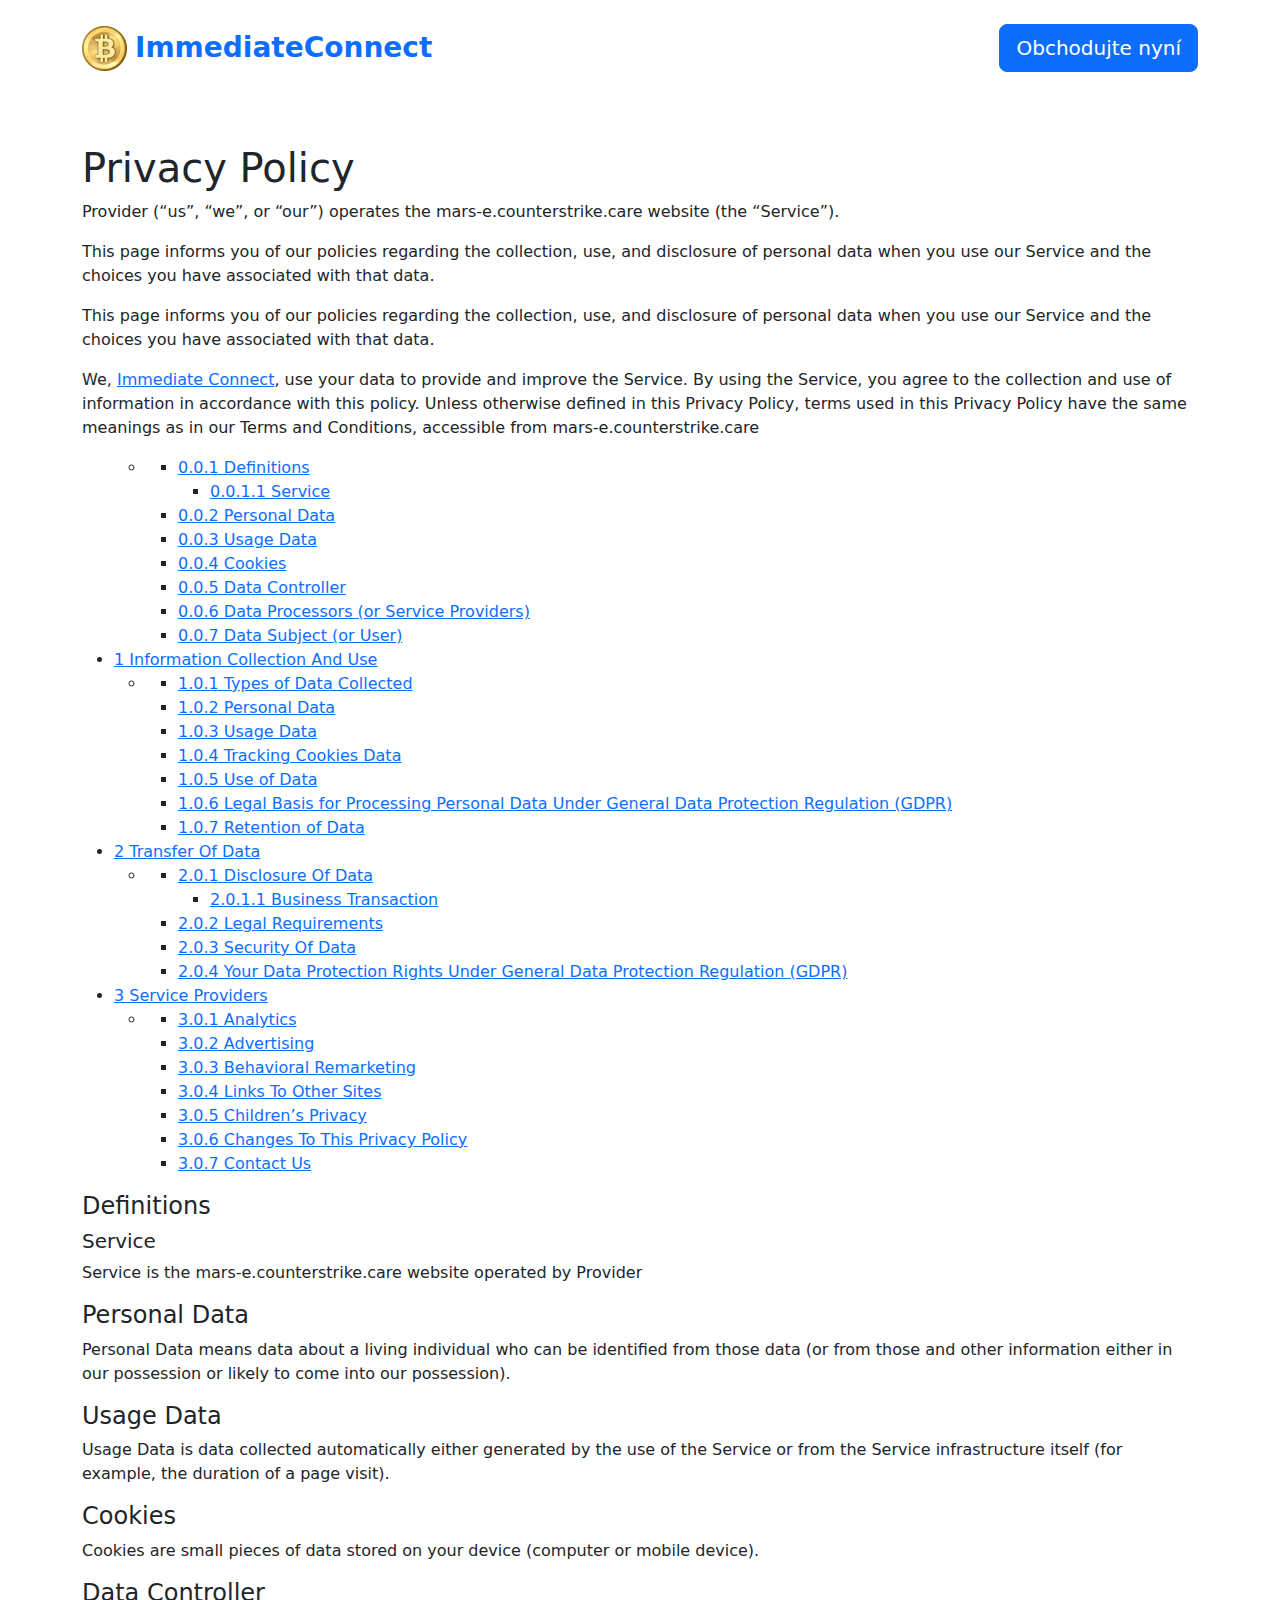
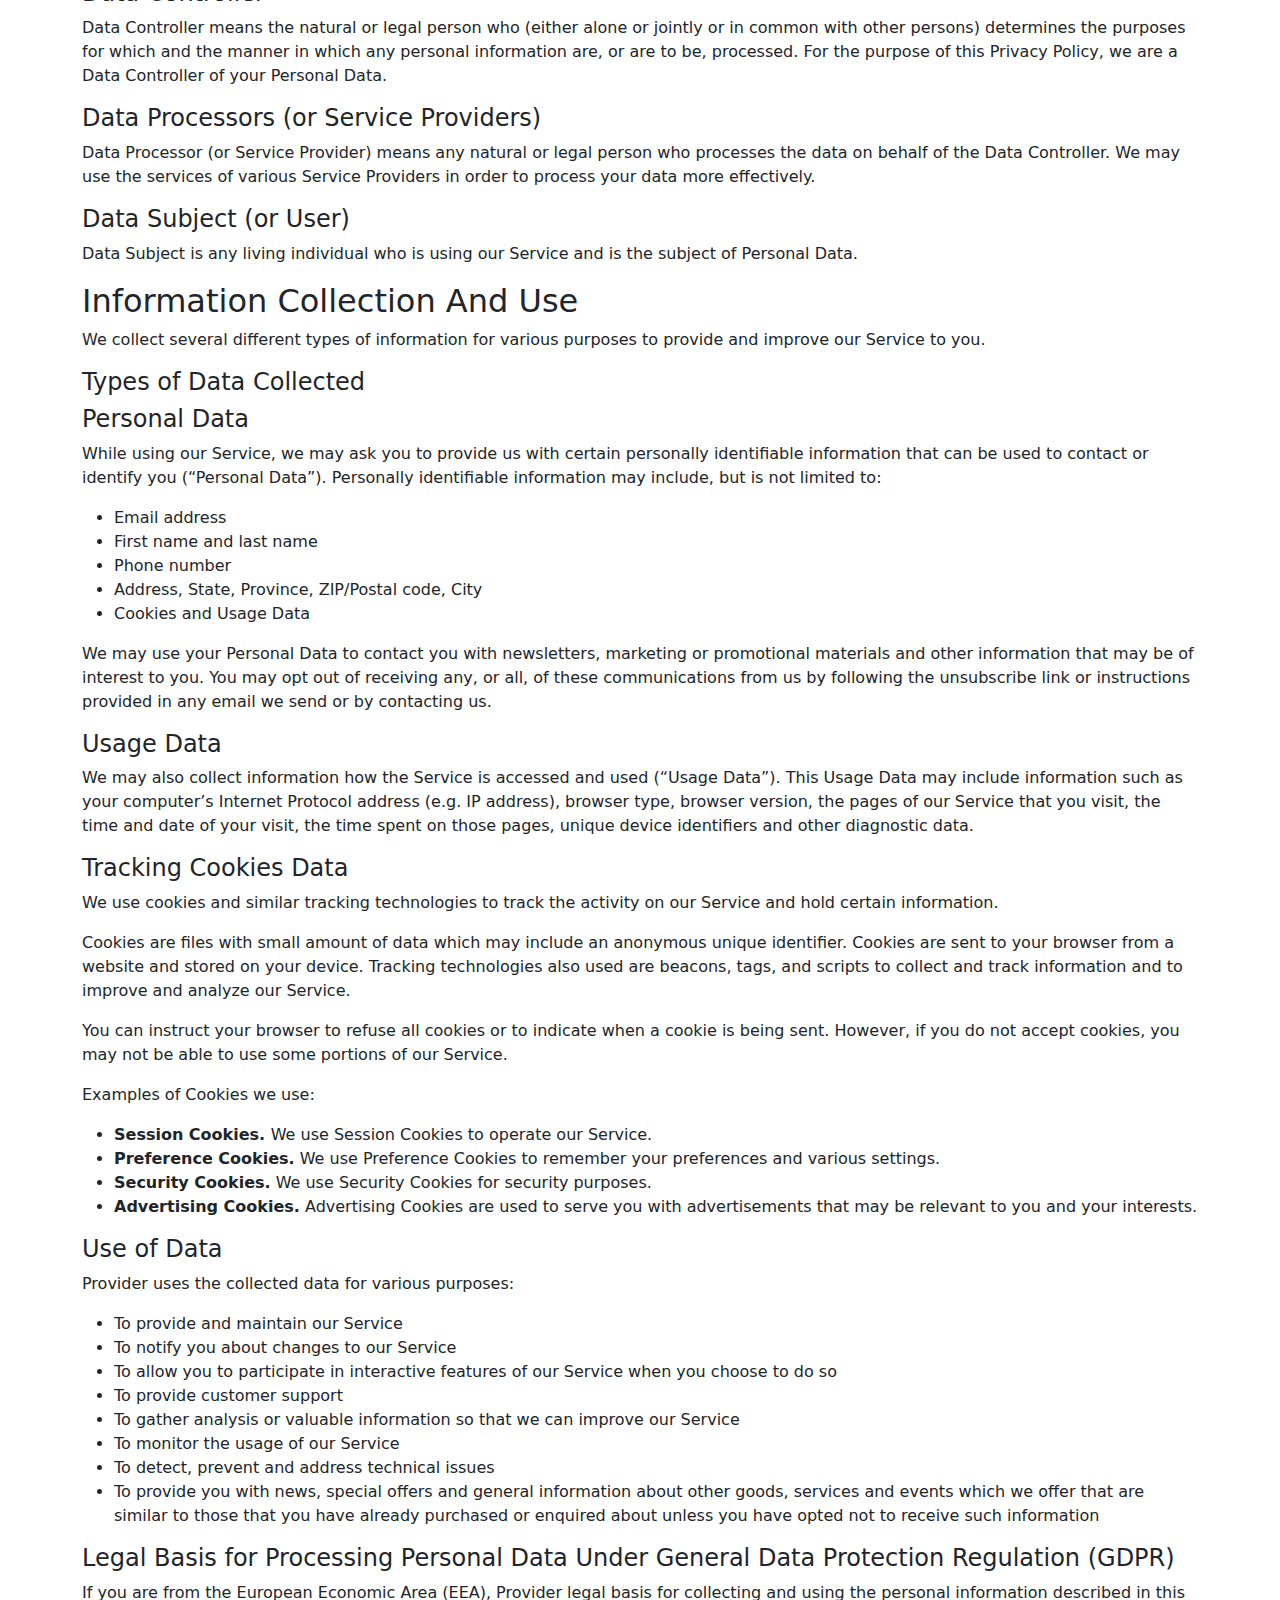
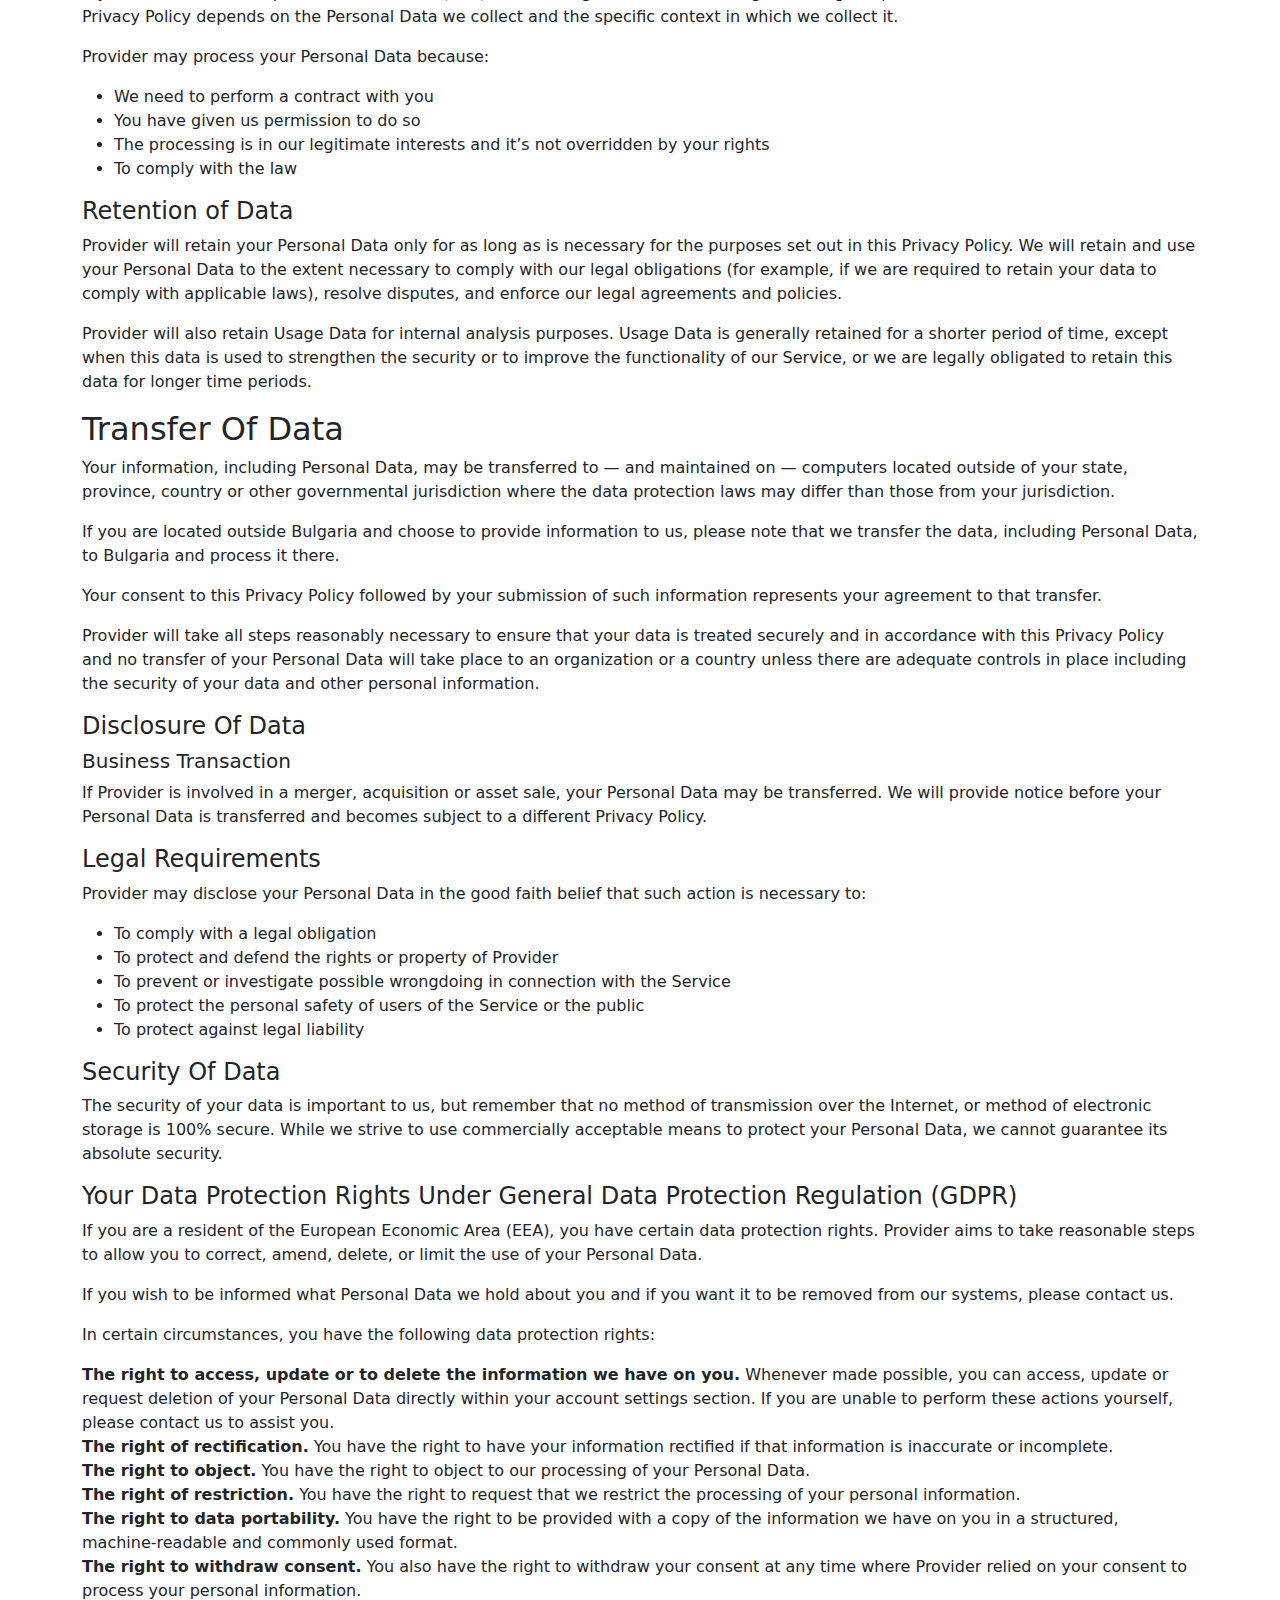
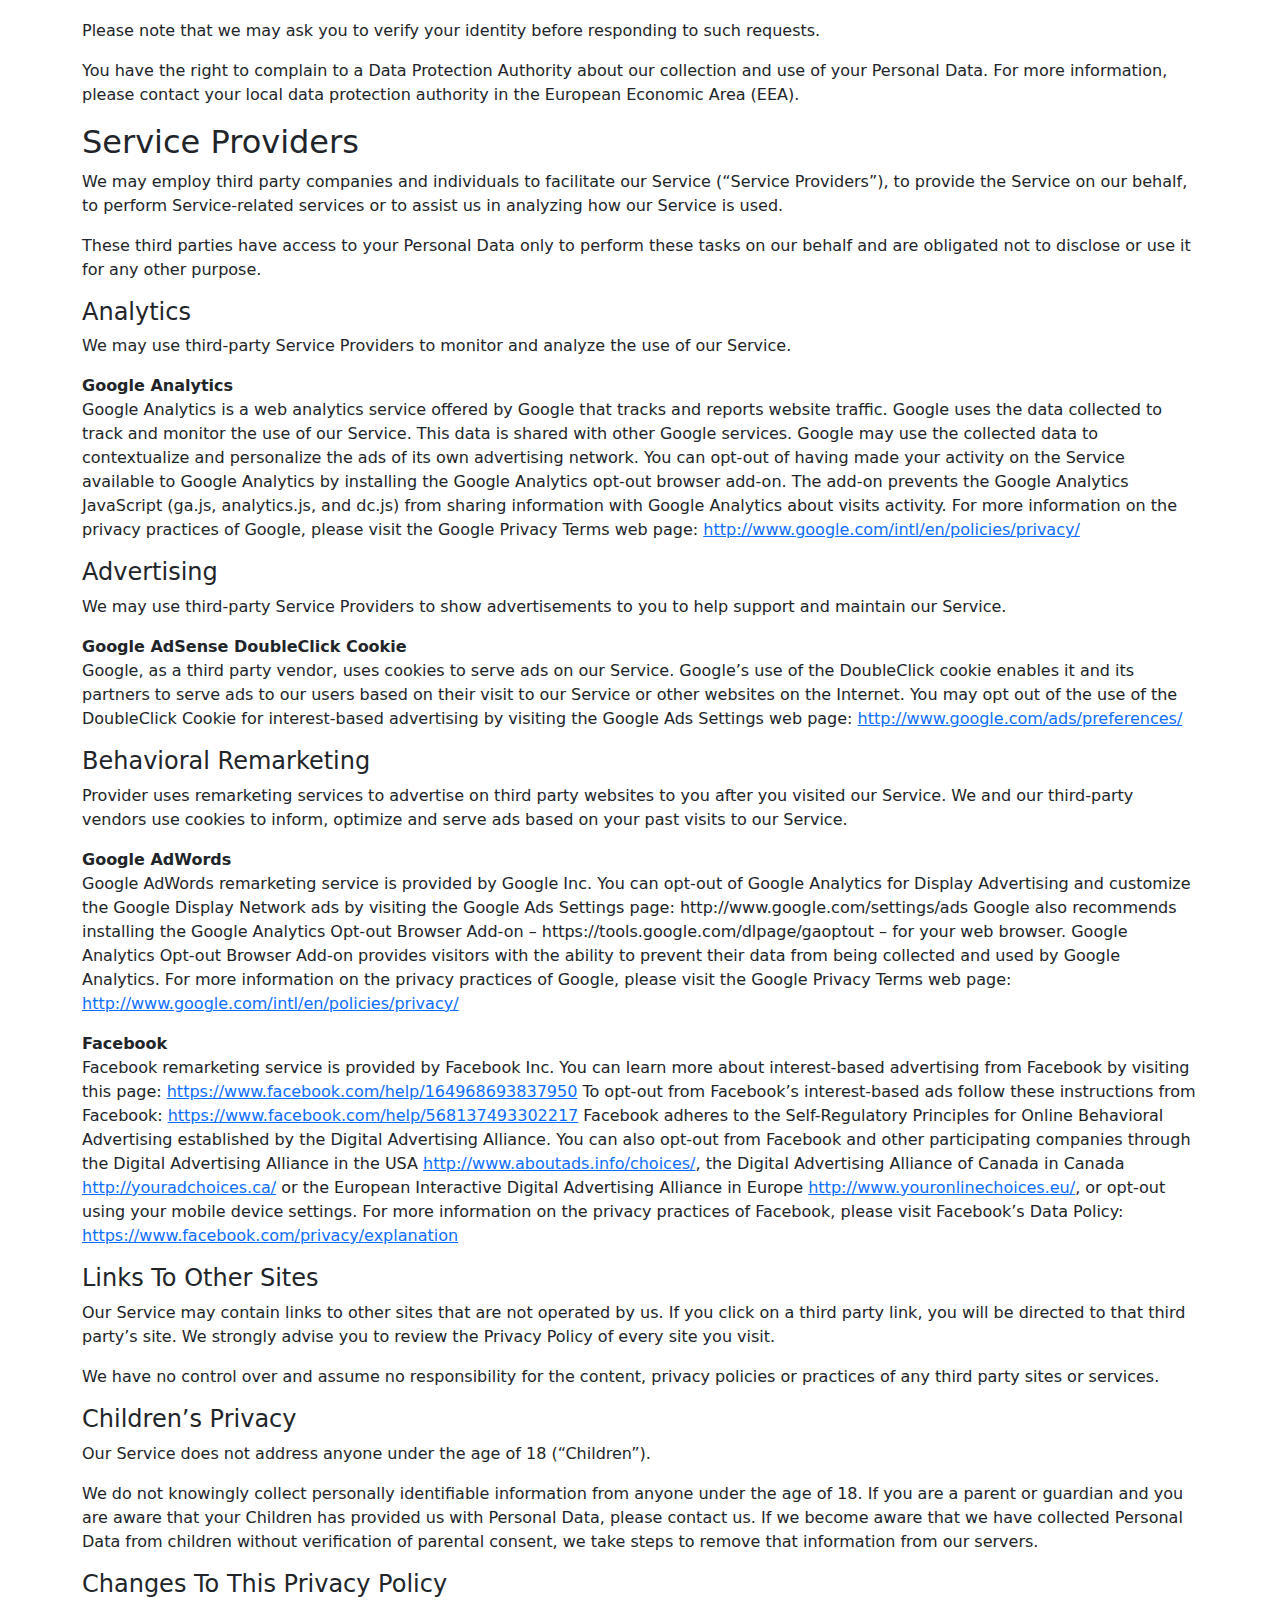
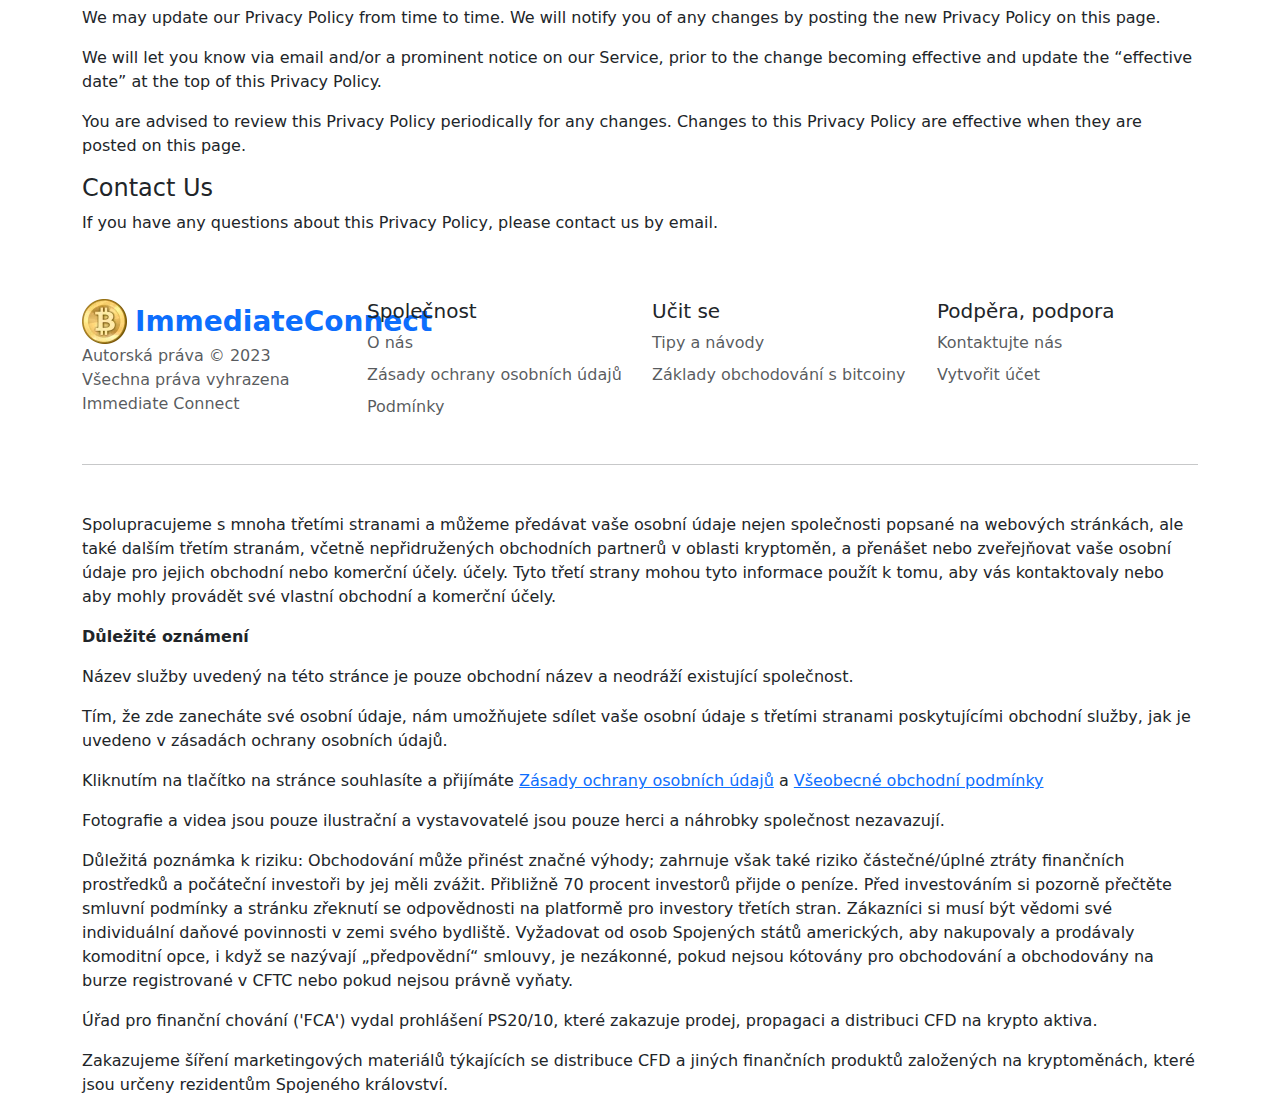
==== commit f5063a9c: "fixes" ====
--- a/privacy-policy.html
+++ b/privacy-policy.html
@@ -625,149 +625,7 @@
         na kryptoměnách, které jsou určeny rezidentům Spojeného království.</p>
 </footer>
 
-<section dir="ltr" class="language-switcher">
-    <div class="language-switcher__selected">
-        <a href="index.html">
-            <img src="cs.png" alt="Flag" width="24" height="24"/>
-            Czech
-        </a>
-    </div>
-    <div class="language-switcher__list">
-        <a href="https://immediate-connect.org/ar/">
-            <img src="ar.png" alt="Flag" width="24" height="24"/>
-            Arabic
-        </a>
-        <a href="https://immediate-connect.org/zh-TW/">
-            <img src="zh-TW.png" alt="Flag" width="24" height="24"/>
-            Chinese
-        </a>
-        <a href="https://immediate-connect.org/hr/">
-            <img src="hr.png" alt="Flag" width="24" height="24"/>
-            Croatian
-        </a>
-        <a href="https://immediate-connect.org/da/">
-            <img src="da.png" alt="Flag" width="24" height="24"/>
-            Danish
-        </a>
-        <a href="https://immediate-connect.org/de/">
-            <img src="de.png" alt="Flag" width="24" height="24"/>
-            Deutsch
-        </a>
-        <a href="https://immediate-connect.org/nl/">
-            <img src="nl.png" alt="Flag" width="24" height="24"/>
-            Dutch
-        </a>
-        <a href="https://immediate-connect.org/">
-            <img src="en.png" alt="Flag" width="24" height="24"/>
-            English
-        </a>
-        <a href="https://immediate-connect.org/et/">
-            <img src="et.png" alt="Flag" width="24" height="24"/>
-            Estonian
-        </a>
-        <a href="https://immediate-connect.org/fi/">
-            <img src="fi.png" alt="Flag" width="24" height="24"/>
-            Finish
-        </a>
-        <a href="https://immediate-connect.org/fr/">
-            <img src="fr.png" alt="Flag" width="24" height="24"/>
-            French
-        </a>
-        <a href="https://immediate-connect.org/el/">
-            <img src="el.png" alt="Flag" width="24" height="24"/>
-            Greek
-        </a>
-        <a href="https://immediate-connect.org/hu/">
-            <img src="hu.png" alt="Flag" width="24" height="24"/>
-            Hungarian
-        </a>
-        <a href="https://immediate-connect.org/it/">
-            <img src="it.png" alt="Flag" width="24" height="24"/>
-            Italian
-        </a>
-        <a href="https://immediate-connect.org/ja/">
-            <img src="ja.png" alt="Flag" width="24" height="24"/>
-            Japanese
-        </a>
-        <a href="https://immediate-connect.org/ko/">
-            <img src="ko.png" alt="Flag" width="24" height="24"/>
-            Korean
-        </a>
-        <a href="https://immediate-connect.org/lt/">
-            <img src="lt.png" alt="Flag" width="24" height="24"/>
-            Lithuanian
-        </a>
-        <a href="https://immediate-connect.org/ms/">
-            <img src="ms.png" alt="Flag" width="24" height="24"/>
-            Malay
-        </a>
-        <a href="https://immediate-connect.org/no/">
-            <img src="no.png" alt="Flag" width="24" height="24"/>
-            Norwegian
-        </a>
-        <a href="https://immediate-connect.org/pl/">
-            <img src="pl.png" alt="Flag" width="24" height="24"/>
-            Polish
-        </a>
-        <a href="https://immediate-connect.org/pt/">
-            <img src="pt.png" alt="Flag" width="24" height="24"/>
-            Portuguese
-        </a>
-        <a href="https://immediate-connect.org/ru/">
-            <img src="ru.png" alt="Flag" width="24" height="24"/>
-            Russian
-        </a>
-        <a href="https://immediate-connect.org/sr/">
-            <img src="sr.png" alt="Flag" width="24" height="24"/>
-            Serbian
-        </a>
-        <a href="https://immediate-connect.org/sk/">
-            <img src="sk.png" alt="Flag" width="24" height="24"/>
-            Slovak
-        </a>
-        <a href="https://immediate-connect.org/sl/">
-            <img src="sl.png" alt="Flag" width="24" height="24"/>
-            Slovenian
-        </a>
-        <a href="https://immediate-connect.org/es/">
-            <img src="es.png" alt="Flag" width="24" height="24"/>
-            Spanish
-        </a>
-        <a href="https://immediate-connect.org/sv/">
-            <img src="sv.png" alt="Flag" width="24" height="24"/>
-            Swedish
-        </a>
-        <a href="https://immediate-connect.org/th/">
-            <img src="th.png" alt="Flag" width="24" height="24"/>
-            Thai
-        </a>
-        <a href="https://immediate-connect.org/tr/">
-            <img src="tr.png" alt="Flag" width="24" height="24"/>
-            Turkish
-        </a>
-        <a href="https://immediate-connect.org/uk/">
-            <img src="uk.png" alt="Flag" width="24" height="24"/>
-            Ukrainian
-        </a>
-        <a href="https://immediate-connect.org/vi/">
-            <img src="vi.png" alt="Flag" width="24" height="24"/>
-            Vietnamese
-        </a>
-    </div>
-</section>
-<script>
-    const switcher = document.querySelector('.language-switcher');
-    const switcherButton = document.querySelector('.language-switcher__selected a');
-
-    switcherButton.addEventListener('click', (e) => {
-        e.preventDefault();
-        if (switcher.classList.contains('language-switcher__active')) {
-            switcher.classList.remove("language-switcher__active")
-        } else {
-            switcher.classList.add("language-switcher__active")
-        }
-    });
-</script>
+
 <div dir="ltr" class="modal">
     <div class="modal__content __form" style="position:relative;">
         <div class="signup-form-fx rounded-fx theme-white">
